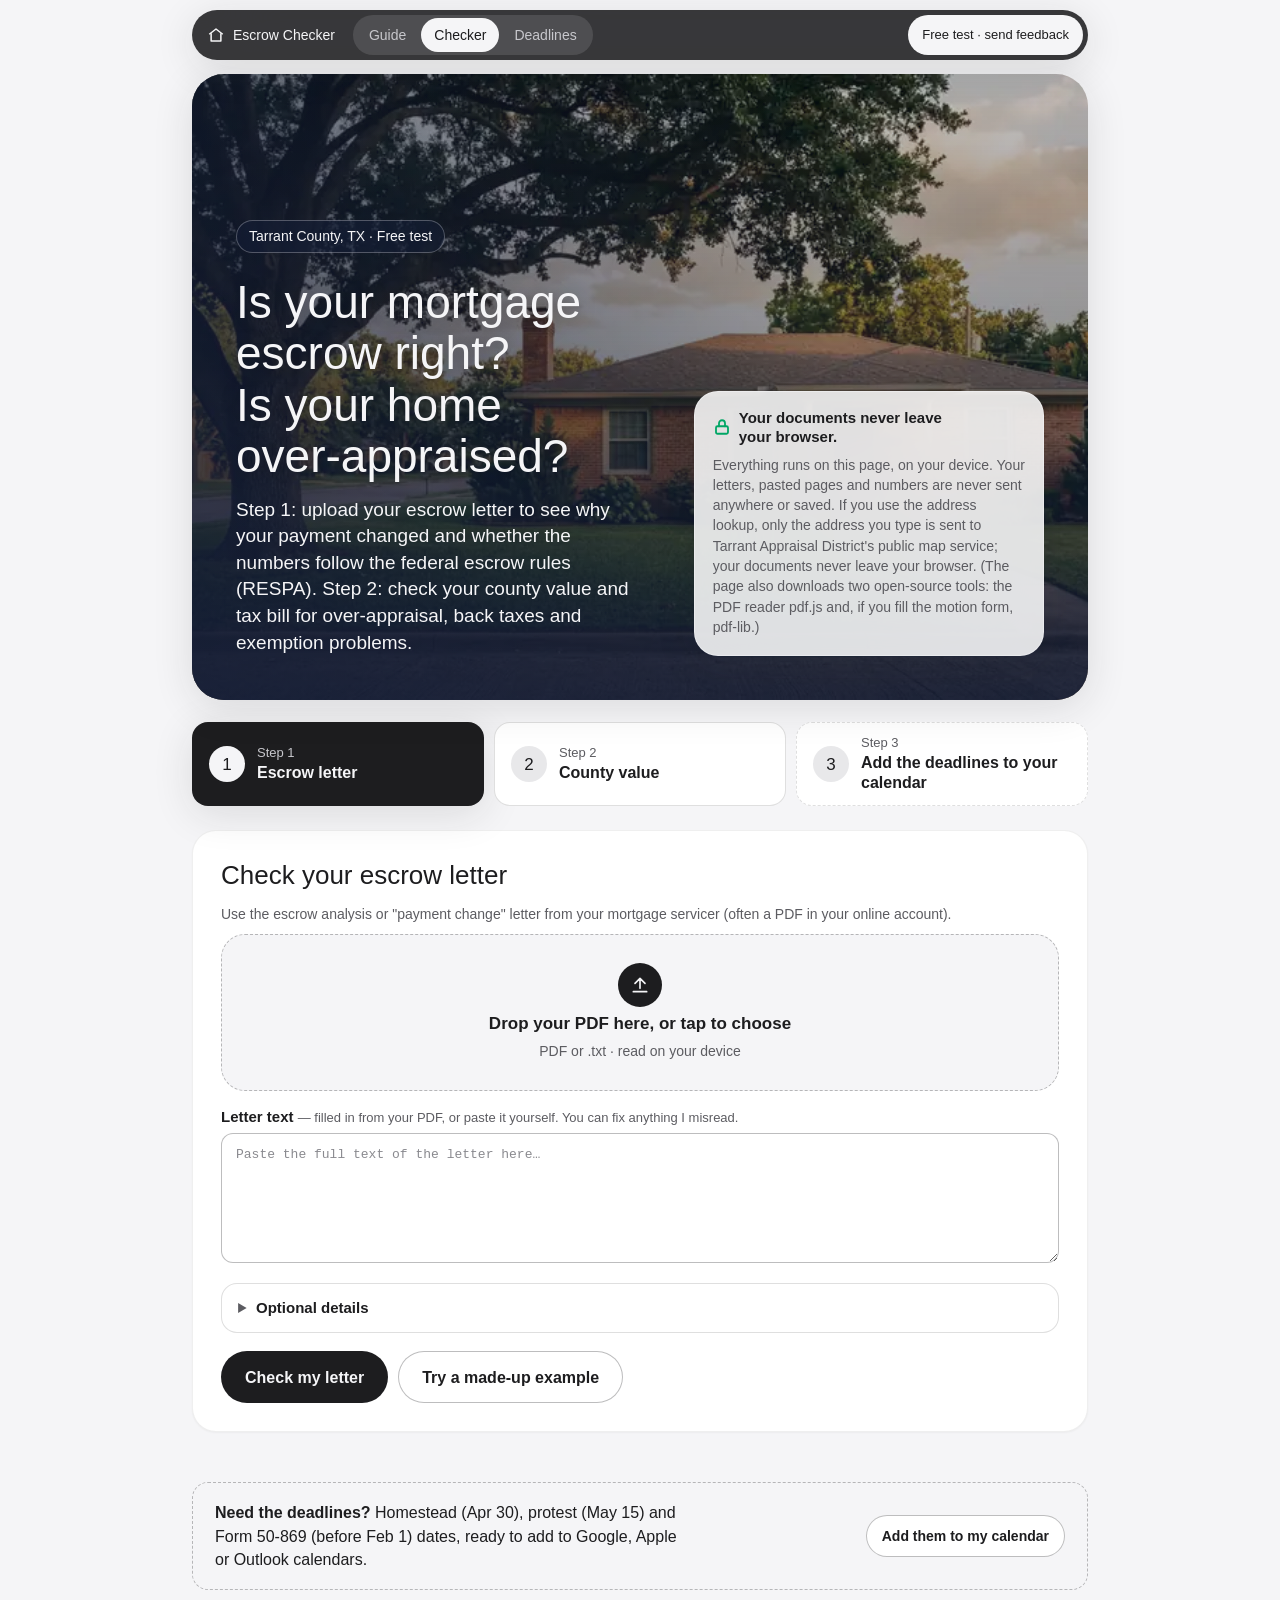
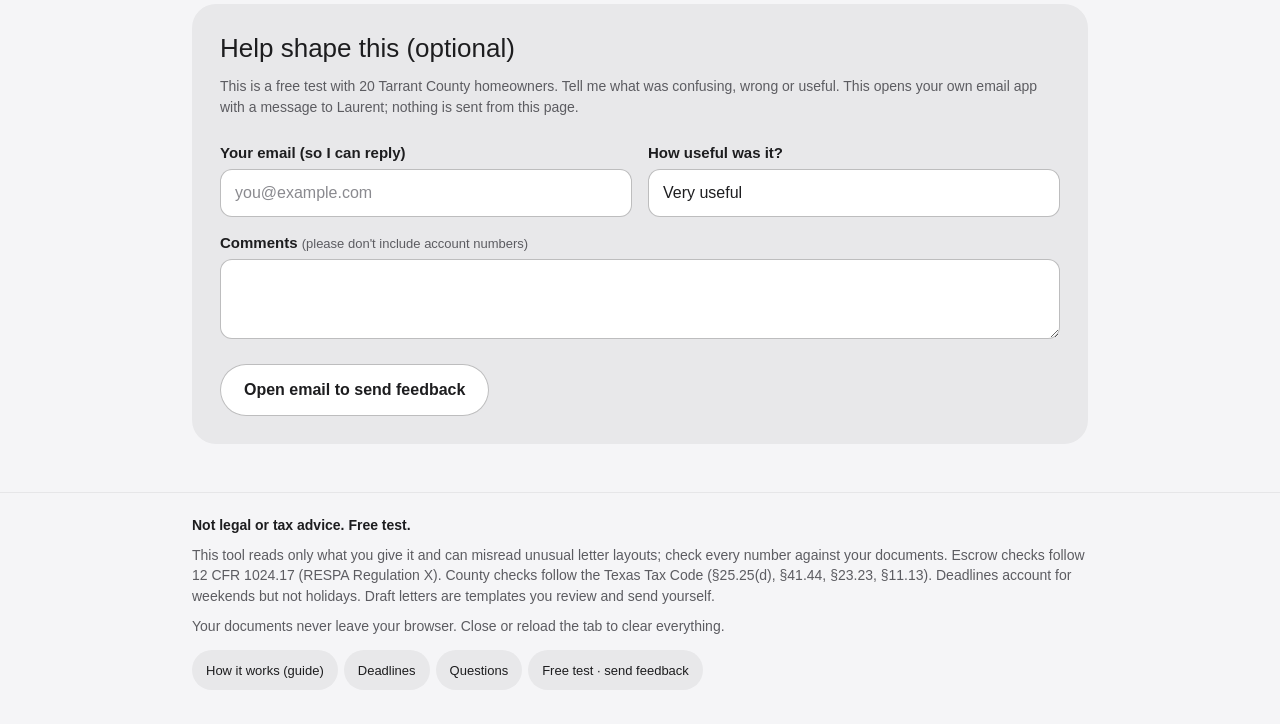
==== check/index.html @ 619f7d71 "Guide at site root, checker moved to /check/ with the guide's design; shared site bar, feedback butt" ====
<!doctype html>
<html lang="en">
<head>
<meta charset="utf-8">
<meta name="viewport" content="width=device-width, initial-scale=1">
<meta name="referrer" content="no-referrer">
<meta http-equiv="Content-Security-Policy" content="default-src 'none'; script-src 'unsafe-inline' https://cdn.jsdelivr.net; worker-src blob: https://cdn.jsdelivr.net; style-src 'unsafe-inline'; img-src data:; font-src 'none'; connect-src https://cdn.jsdelivr.net https://tad.newedgeservices.com; form-action 'none'; base-uri 'none'">
<meta name="color-scheme" content="light dark">
<title>Escrow &amp; Property Tax Checker · Tarrant County, TX (free test)</title>
<meta name="description" content="Check your mortgage escrow letter and your Tarrant County appraisal in your browser. Your documents never leave your browser.">
<style>
/* Design matches the Escrow Checker Guide (the site's home page): same tokens, type scale, capsule buttons, grey cards and photo hero.
   Fonts are system fonts on purpose: the CSP allows no font host (font-src 'none'). */
:root{
  color-scheme:light dark;
  --text-primary:light-dark(#1d1d1f,#f5f5f7);
  --text-secondary:light-dark(#5c5c61,#a1a1a6);
  --text-primary-on:light-dark(#f5f5f7,#1d1d1f);
  --text-secondary-on:light-dark(#c7c7cc,#5c5c60);
  --fill-primary:light-dark(#1d1d1f,#f5f5f7);
  --fill-primary-on:light-dark(#f5f5f7,#1d1d1f);
  --fill-tertiary:light-dark(#e8e8ea,#2a2a2d);
  --surface:light-dark(#ffffff,#232326);
  --stroke-primary:light-dark(#1d1d1f24,#f5f5f72e);
  --stroke-strong:light-dark(#1d1d1f4a,#f5f5f75c);
  --stroke-secondary:light-dark(#1d1d1f12,#f5f5f712);
  --hover-wash:light-dark(#1d1d1f0d,#f5f5f70d);
  --hover-wash-on:light-dark(#f9f9fa26,#1d1d1f14);
  --hero-surface:#161f39;--hero-text:#f5f5f7;--hero-text-muted:#f5f5f7cc;
  --hero-glass:rgb(22 31 57 / .42);--hero-glass-stroke:rgb(245 245 247 / .28);
  --mat-agent:light-dark(rgb(255 255 255 / .86),rgb(29 29 31 / .74));
  --mat-inverse:color-mix(in srgb,var(--fill-primary) 88%,transparent);
  --blur:blur(40px) saturate(1.6);
  --shadow:0 8px 40px #1d1d1f1f;
  /* status colors: text shades meet 4.5:1 on their tints in both themes */
  --red:light-dark(#b3261e,#ff8a84);--redbg:light-dark(#fdecea,#3a1f1f);
  --orange:light-dark(#a33a00,#ffab7a);--orangebg:light-dark(#fff1e8,#3a2619);
  --green:light-dark(#006b43,#5fd3a1);--greenbg:light-dark(#e6f6ee,#173126);
  --violet:light-dark(#4b3bb8,#b7adff);--violetbg:light-dark(#efedff,#28243f);
  --blue:light-dark(#1557a8,#8dbcff);--bluebg:light-dark(#eaf2fd,#1b2738);
  --gray:light-dark(#4f4f55,#b4b4ba);--graybg:light-dark(#eeeef0,#2c2c30);
  --dot-red:#da2f35;--dot-orange:#ff4d00;--dot-green:#00a665;--dot-violet:#6c5ce7;--dot-blue:#2f7de1;--dot-gray:#98989e;
  --sans:-apple-system,BlinkMacSystemFont,"Segoe UI Variable","Segoe UI",Roboto,"Helvetica Neue",Arial,sans-serif;
  --mono:ui-monospace,SFMono-Regular,Menlo,Consolas,monospace;
  --r-s:12px;--r-m:16px;--r-l:24px;--r-xl:32px;--r-pill:100px;
  --tap:48px;--ease:cubic-bezier(.23,1,.32,1);
  --page-max:960px;--gutter:clamp(14px,3vw,32px);
}
*{box-sizing:border-box}
html{-webkit-text-size-adjust:100%;scroll-behavior:smooth}
@media (prefers-reduced-motion:reduce){html{scroll-behavior:auto}}
body{margin:0;font:400 16px/1.45 var(--sans);color:var(--text-primary);background:var(--fill-primary-on);-webkit-font-smoothing:antialiased;overflow-x:hidden}
a{color:inherit;text-decoration-color:var(--stroke-strong);text-underline-offset:3px}
a:hover{text-decoration-color:currentColor}
b,strong{font-weight:600}
p{margin:0 0 10px;text-wrap:pretty}
h1,h2,h3{margin:0;text-wrap:balance;font-weight:500;letter-spacing:0}
h2{font-size:clamp(21px,2.4vw,26px);line-height:1.25;margin:0 0 12px}
h3{font-size:17px;line-height:1.3;margin:20px 0 8px}
:focus-visible{outline:2px solid var(--fill-primary);outline-offset:3px;border-radius:6px}
.wrap{max-width:var(--page-max);margin:0 auto;padding-inline:var(--gutter)}
.sr{position:absolute;left:-9999px}

/* ---------- site bar (shared with the guide) */
.sitebar{position:sticky;top:10px;z-index:30;max-width:var(--page-max);margin:10px auto 0;padding-inline:var(--gutter)}
.sitebar__in{display:flex;align-items:center;gap:6px;padding:5px;border-radius:var(--r-pill);background:var(--mat-inverse);-webkit-backdrop-filter:var(--blur);backdrop-filter:var(--blur);box-shadow:var(--shadow);color:var(--text-primary-on)}
.sitebar__brand{display:inline-flex;align-items:center;gap:8px;padding:0 12px 0 10px;min-height:40px;font:500 14px/1 var(--sans);text-decoration:none;white-space:nowrap}
.sitebar__brand svg{flex:none}
.sitebar__links{display:flex;gap:2px;margin-right:auto;padding:3px;border-radius:var(--r-pill);background:color-mix(in srgb,var(--text-primary-on) 12%,transparent)}
.sitebar__links a{display:inline-flex;align-items:center;min-height:34px;padding:0 13px;border-radius:var(--r-pill);font:500 14px/1 var(--sans);color:var(--text-secondary-on);text-decoration:none;white-space:nowrap}
.sitebar__links a:hover{color:var(--text-primary-on)}
.sitebar__links a[aria-current="page"]{background:var(--fill-primary-on);color:var(--text-primary)}
.sitebar__fb{display:inline-flex;align-items:center;gap:6px;min-height:40px;padding:0 14px;border-radius:var(--r-pill);background:var(--fill-primary-on);color:var(--text-primary);font:500 13px/1.1 var(--sans);text-decoration:none;white-space:nowrap}
.sitebar__fb:hover{box-shadow:inset 0 0 0 100px var(--hover-wash)}
.sitebar :focus-visible{outline-color:var(--fill-primary-on)}
@media (max-width:699px){
  .sitebar{position:static}
  .sitebar__in{flex-wrap:wrap;border-radius:22px;padding:6px;row-gap:6px}
  .sitebar__brand{order:1;padding:0 4px 0 8px;min-height:38px;font-size:14px}
  .sitebar__fb{order:2;margin-left:auto;min-height:38px;padding:0 11px;font-size:12px}
  .sitebar__links{order:3;flex:1 1 100%;margin:0}
  .sitebar__links a{flex:1;justify-content:center;min-height:40px;padding:0 6px}
}

/* ---------- hero */
.hero{position:relative;margin:14px auto 0;max-width:calc(var(--page-max) - 2 * var(--gutter));border-radius:var(--r-xl);overflow:hidden;color:var(--hero-text);background:var(--hero-surface) url("[data-uri]") 40% 62%/cover no-repeat;box-shadow:var(--shadow);isolation:isolate;display:grid;grid-template-columns:minmax(0,1.25fr) minmax(0,1fr);gap:20px;align-items:end;padding:clamp(22px,4vw,44px)}
.hero::after{content:"";position:absolute;inset:0;z-index:-1;background:linear-gradient(to top,rgb(22 31 57 / .86) 0%,rgb(22 31 57 / .5) 50%,rgb(22 31 57 / .25) 100%),linear-gradient(to right,rgb(22 31 57 / .55) 0%,transparent 70%)}
.hero__copy{display:grid;gap:14px;padding-top:clamp(40px,8vw,110px)}
.hero__eyebrow{justify-self:start;padding:6px 12px;border-radius:var(--r-pill);background:var(--hero-glass);border:1px solid var(--hero-glass-stroke);-webkit-backdrop-filter:var(--blur);backdrop-filter:var(--blur);font:500 14px/1.3 var(--sans)}
.hero h1{font:500 clamp(30px,4.6vw,46px)/1.12 var(--sans);text-shadow:0 1px 18px rgb(0 0 0 / .25)}
.lede{font:500 clamp(16px,1.7vw,19px)/1.4 var(--sans);color:var(--hero-text);max-width:38ch;margin:0}
.privacy{align-self:end;display:grid;gap:8px;padding:16px 18px 18px;border-radius:var(--r-l);background:var(--mat-agent);-webkit-backdrop-filter:var(--blur);backdrop-filter:var(--blur);border:1px solid light-dark(#f5f5f780,#1d1d1f80);box-shadow:var(--shadow);color:var(--text-primary);font-size:14px;line-height:1.45}
.privacy__head{display:flex;align-items:center;gap:8px;font:600 15px/1.3 var(--sans)}
.privacy__head svg{flex:none;color:var(--dot-green)}
.privacy p{margin:0;color:var(--text-secondary)}
.privacy p.privacy__head{color:var(--text-primary)}
@media (max-width:819px){
  .hero{grid-template-columns:1fr;padding:18px;margin-inline:var(--gutter);max-width:none;border-radius:var(--r-l);background-position:22% 50%}
  .hero__copy{padding:72px 6px 4px}
  .privacy{margin:4px -6px -6px}
}

/* ---------- step progress (the two tabs are steps 1 and 2) */
.stepper{display:grid;grid-template-columns:repeat(3,minmax(0,1fr));gap:10px;margin:22px 0 4px}
.stepper [role=tablist]{display:contents}
.tab,.step3{appearance:none;display:flex;align-items:center;gap:12px;min-height:68px;padding:12px 16px;border-radius:var(--r-m);border:1px solid var(--stroke-primary);background:var(--surface);color:var(--text-primary);font:inherit;text-align:left;cursor:pointer;text-decoration:none;transition:box-shadow .16s ease,transform .16s ease}
.tab:hover,.step3:hover{box-shadow:inset 0 0 0 100px var(--hover-wash)}
.tab:active,.step3:active{transform:scale(.98)}
.stepnum{flex:none;display:grid;place-items:center;width:36px;height:36px;border-radius:50%;background:var(--fill-tertiary);font:500 17px/1 var(--sans);font-variant-numeric:tabular-nums}
.steptxt{display:grid;gap:2px;min-width:0}
.steptxt small{font:400 13px/1.25 var(--sans);color:var(--text-secondary)}
.steptxt b{font:600 16px/1.25 var(--sans)}
.tab[aria-selected=true]{background:var(--fill-primary);color:var(--text-primary-on);border-color:transparent;box-shadow:var(--shadow)}
.tab[aria-selected=true] .stepnum{background:var(--fill-primary-on);color:var(--text-primary)}
.tab[aria-selected=true] .steptxt small{color:var(--text-secondary-on)}
.step3{border-style:dashed}
@media (max-width:699px){
  .stepper{grid-template-columns:1fr 1fr;gap:8px}
  .step3{grid-column:1/-1;min-height:52px}
  .tab{flex-direction:column;align-items:flex-start;gap:8px;min-height:0;padding:12px 14px}
  .stepnum{width:30px;height:30px;font-size:15px}
  .steptxt b{font-size:15px}
}

/* ---------- panels, cards, forms */
main.wrap{padding-bottom:10px}
.panel{display:none;padding:6px 0 28px}
.panel.on{display:block}
.card{background:var(--surface);border:1px solid var(--stroke-secondary);border-radius:var(--r-l);padding:clamp(18px,3vw,28px);margin:14px 0;box-shadow:0 1px 2px #1d1d1f0a}
.card > h2:first-child{margin-top:0}
.note{font-size:14px;color:var(--text-secondary);line-height:1.45}
label{display:block;font:600 15px/1.35 var(--sans);margin:16px 0 6px}
.hint{font-weight:400;color:var(--text-secondary);font-size:13px}
input[type=text],input[type=number],input[type=date],input[type=email],select,textarea{width:100%;min-height:var(--tap);font:400 16px/1.3 var(--sans);padding:11px 14px;border:1px solid var(--stroke-strong);border-radius:var(--r-s);background:var(--surface);color:var(--text-primary)}
select{appearance:none;padding-right:38px;background-image:linear-gradient(45deg,transparent 50%,currentColor 50%),linear-gradient(135deg,currentColor 50%,transparent 50%);background-position:calc(100% - 20px) 50%,calc(100% - 14px) 50%;background-size:6px 6px;background-repeat:no-repeat}
input[type=checkbox]{width:20px;height:20px;vertical-align:-4px;margin:0 8px 0 0;accent-color:var(--fill-primary)}
textarea{min-height:130px;font:13px/1.5 var(--mono);resize:vertical}
input:focus,select:focus,textarea:focus{outline:2px solid var(--fill-primary);outline-offset:1px;border-color:transparent}
::placeholder{color:light-dark(#8a8a8f,#7c7c82)}
.grid{display:grid;grid-template-columns:1fr 1fr;gap:0 16px}
.grid3{display:grid;grid-template-columns:1fr 1fr 1fr;gap:0 16px}
@media (max-width:640px){.grid,.grid3{grid-template-columns:1fr}}
.drop{display:grid;justify-items:center;gap:6px;border:1.5px dashed var(--stroke-strong);border-radius:var(--r-l);padding:28px 18px;text-align:center;background:var(--fill-primary-on);cursor:pointer;transition:background .16s ease,border-color .16s ease}
.drop::before{content:"";width:44px;height:44px;border-radius:50%;background:#1d1d1f url("data:image/svg+xml,%3Csvg xmlns='http://www.w3.org/2000/svg' viewBox='0 0 24 24' fill='none' stroke='%23f5f5f7' stroke-width='2' stroke-linecap='round' stroke-linejoin='round'%3E%3Cpath d='M12 16V4M6 10l6-6 6 6M4 20h16'/%3E%3C/svg%3E") center/20px no-repeat}
.drop:hover,.drop.over{border-color:var(--fill-primary);background:var(--fill-tertiary)}
.drop input{display:none}
.drop .big{font:600 17px/1.3 var(--sans)}
.row{display:flex;flex-wrap:wrap;gap:10px;align-items:center;margin-top:18px}
.btn{appearance:none;display:inline-flex;align-items:center;justify-content:center;gap:8px;min-height:52px;padding:0 24px;border:0;border-radius:var(--r-pill);font:600 16px/1.2 var(--sans);text-align:center;cursor:pointer;background:var(--fill-primary);color:var(--text-primary-on);text-decoration:none;transition:box-shadow .16s ease,transform .16s ease}
.btn:hover{box-shadow:inset 0 0 0 100px var(--hover-wash-on)}
.btn:active{transform:scale(.97)}
.btn.sec{background:var(--surface);color:var(--text-primary);box-shadow:inset 0 0 0 1px var(--stroke-strong)}
.btn.sec:hover{box-shadow:inset 0 0 0 1px var(--stroke-strong),inset 0 0 0 100px var(--hover-wash)}
.btn.small{min-height:42px;padding:0 16px;font-size:14px}
@media (max-width:599px){.row > .btn:not(.small){flex:1 1 100%}}
.status{font-size:14px;color:var(--text-secondary)}
.status.err{color:var(--red);font-weight:500}
details{border:1px solid var(--stroke-primary);border-radius:var(--r-m);padding:0 16px;margin:14px 0;background:var(--surface)}
details[open]{padding-bottom:14px}
details details{background:var(--fill-primary-on)}
summary{cursor:pointer;font:600 15px/1.35 var(--sans);padding:14px 0;list-style-position:outside;margin-left:18px}
summary::marker{color:var(--text-secondary)}
ol.steps{padding-left:22px;margin:6px 0}
ol.steps li{margin:6px 0}
.lookup{background:var(--fill-tertiary);border-radius:var(--r-m);padding:4px 16px 16px;margin:6px 0 12px}
.lookup label{margin-top:14px}
.lookup .row input{min-width:0!important}
@media (max-width:599px){.lookup .row input{flex:1 1 100%!important}}
.cand{display:flex;justify-content:space-between;gap:10px;align-items:center;flex-wrap:wrap;border:1px solid var(--stroke-primary);border-radius:var(--r-s);padding:10px 12px;margin:8px 0;background:var(--surface)}
.cand.sel{box-shadow:inset 0 0 0 2px var(--fill-primary);border-color:transparent}
.vals{display:grid;grid-template-columns:110px 1fr;gap:8px 10px;align-items:center}

/* ---------- results */
.results{margin-top:8px;scroll-margin-top:84px}
@media (max-width:699px){.results{scroll-margin-top:12px}}
.verdict{position:relative;border-radius:var(--r-l);padding:22px 24px 20px 64px;margin:16px 0;border:0}
.verdict::before{content:"";position:absolute;left:22px;top:22px;width:28px;height:28px;border-radius:50%;background:center/16px no-repeat}
.verdict.good{background:var(--greenbg)}
.verdict.good::before{background-color:var(--dot-green);background-image:url("data:image/svg+xml,%3Csvg xmlns='http://www.w3.org/2000/svg' viewBox='0 0 24 24' fill='none' stroke='%23fff' stroke-width='3' stroke-linecap='round' stroke-linejoin='round'%3E%3Cpath d='M5 12.5l4.5 4.5L19 7.5'/%3E%3C/svg%3E")}
.verdict.warn{background:var(--orangebg)}
.verdict.warn::before{background-color:var(--dot-orange);background-image:url("data:image/svg+xml,%3Csvg xmlns='http://www.w3.org/2000/svg' viewBox='0 0 24 24' fill='none' stroke='%23fff' stroke-width='3' stroke-linecap='round'%3E%3Cpath d='M12 6v8M12 18.5v.5'/%3E%3C/svg%3E")}
.verdict.bad{background:var(--redbg)}
.verdict.bad::before{background-color:var(--dot-red);background-image:url("data:image/svg+xml,%3Csvg xmlns='http://www.w3.org/2000/svg' viewBox='0 0 24 24' fill='none' stroke='%23fff' stroke-width='3' stroke-linecap='round'%3E%3Cpath d='M12 6v8M12 18.5v.5'/%3E%3C/svg%3E")}
.verdict .t{font:600 clamp(19px,2.2vw,23px)/1.25 var(--sans);margin-bottom:4px}
.verdict .note{color:var(--text-primary);opacity:.78}
.pay{display:flex;flex-wrap:wrap;gap:6px 22px;margin-top:10px;font-size:15px}
.pay b{font-size:22px;font-weight:600}
@media (max-width:599px){.verdict{padding:18px 18px 18px 56px}.verdict::before{left:16px;top:18px}}
table{border-collapse:collapse;width:100%;font-size:14px;font-variant-numeric:tabular-nums}
th,td{text-align:left;padding:10px 10px;border-bottom:1px solid var(--stroke-secondary);vertical-align:top}
th:first-child,td:first-child{padding-left:0}
th:last-child,td:last-child{padding-right:0}
th{font:500 12px/1.3 var(--sans);color:var(--text-secondary);border-bottom-color:var(--stroke-primary);white-space:nowrap}
td.n,th.n{text-align:right;white-space:nowrap}
.tablewrap{overflow-x:auto;margin-inline:-4px;padding-inline:4px}
.flag{border-radius:var(--r-m);padding:14px 16px;margin:10px 0;background:var(--fill-primary-on);border:1px solid var(--stroke-secondary);border-left:5px solid var(--dot-gray)}
.flag .ft{font-weight:600;display:flex;gap:8px 10px;align-items:baseline;flex-wrap:wrap;line-height:1.35}
.badge{font:600 12px/1.2 var(--sans);border-radius:var(--r-pill);padding:4px 10px;white-space:nowrap}
.flag .fd{margin-top:6px;font-size:15px;line-height:1.5}
.flag .fc{margin-top:6px;font-size:12px;color:var(--text-secondary)}
.s-violation{border-left-color:var(--dot-red)}.s-violation .badge{background:var(--redbg);color:var(--red)}
.s-suspicious{border-left-color:var(--dot-orange)}.s-suspicious .badge{background:var(--orangebg);color:var(--orange)}
.s-action{border-left-color:var(--dot-violet)}.s-action .badge{background:var(--violetbg);color:var(--violet)}
.s-unknown{border-left-color:var(--dot-gray)}.s-unknown .badge{background:var(--graybg);color:var(--gray)}
.s-info{border-left-color:var(--dot-blue)}.s-info .badge{background:var(--bluebg);color:var(--blue)}
.s-ok{border-left-color:var(--dot-green)}.s-ok .badge{background:var(--greenbg);color:var(--green)}
.next{padding-left:22px}
.next li{margin:10px 0;line-height:1.5}
pre.noe{white-space:pre-wrap;background:var(--fill-primary-on);border:1px solid var(--stroke-primary);border-radius:var(--r-s);padding:14px;font:13px/1.5 var(--mono);max-height:420px;overflow:auto}
.warnbox{background:var(--orangebg);border-radius:var(--r-s);padding:12px 14px;margin:10px 0;font-size:14px;color:var(--text-primary)}
.motion{border:2px solid var(--fill-primary)}
.motion .steps li{margin:6px 0}

/* ---------- deadlines note, feedback, footer */
.deadline-note{display:flex;flex-wrap:wrap;align-items:center;justify-content:space-between;gap:12px 20px;margin:8px 0 14px;padding:18px 22px;border:1.5px dashed var(--stroke-strong);border-radius:var(--r-m)}
.deadline-note p{margin:0;max-width:52ch}
#feedback{background:var(--fill-tertiary);border:0;box-shadow:none}
#feedback input,#feedback select,#feedback textarea{background:var(--surface)}
footer{margin-top:24px;border-top:1px solid var(--stroke-secondary)}
footer .wrap{padding-top:22px;padding-bottom:34px;font-size:14px;color:var(--text-secondary)}
.disclaimer{font-weight:600;color:var(--text-primary)}
.footlinks{display:flex;flex-wrap:wrap;gap:6px;margin-top:14px}
.footlinks a{display:inline-flex;align-items:center;min-height:40px;padding:0 14px;border-radius:var(--r-pill);background:var(--fill-tertiary);color:var(--text-primary);font:500 13px/1 var(--sans);text-decoration:none}
.footlinks a:hover{box-shadow:inset 0 0 0 100px var(--hover-wash)}
</style>
</head>
<body>
<header class="sitebar" aria-label="Site">
  <div class="sitebar__in">
    <a class="sitebar__brand" href="../"><svg width="18" height="18" viewBox="0 0 24 24" fill="none" stroke="currentColor" stroke-width="2" stroke-linejoin="round" aria-hidden="true"><path d="M3 11 12 4l9 7"/><path d="M5.5 9.5V20h13V9.5"/></svg>Escrow Checker</a>
    <nav class="sitebar__links" aria-label="Pages">
      <a href="../">Guide</a>
      <a href="./" aria-current="page">Checker</a>
      <a href="../#calendar">Deadlines</a>
    </nav>
    <a class="sitebar__fb" href="mailto:laurent@kuumba.app?subject=Escrow%20Checker%20feedback">Free test · send feedback</a>
  </div>
</header>

<section class="hero" aria-labelledby="h1">
  <div class="hero__copy">
    <p class="hero__eyebrow">Tarrant County, TX · Free test</p>
    <h1 id="h1">Is your mortgage escrow right? Is your home over-appraised?</h1>
    <p class="lede">Step 1: upload your escrow letter to see why your payment changed and whether the numbers follow the federal escrow rules (RESPA). Step 2: check your county value and tax bill for over-appraisal, back taxes and exemption problems.</p>
  </div>
  <div class="privacy" role="note">
    <p class="privacy__head"><svg aria-hidden="true" width="18" height="18" viewBox="0 0 24 24" fill="none" stroke="currentColor" stroke-width="2.4" stroke-linecap="round" stroke-linejoin="round"><rect x="4" y="11" width="16" height="10" rx="2"/><path d="M8 11V7a4 4 0 0 1 8 0v4"/></svg>Your documents never leave your browser.</p>
    <p>Everything runs on this page, on your device. Your letters, pasted pages and numbers are never sent anywhere or saved. If you use the address lookup, only the address you type is sent to Tarrant Appraisal District's public map service; your documents never leave your browser. (The page also downloads two open-source tools: the PDF reader pdf.js and, if you fill the motion form, pdf-lib.)</p>
  </div>
</section>

<div class="wrap">
  <div class="stepper">
    <div role="tablist" aria-label="Steps">
      <button class="tab" role="tab" id="tab-escrow" aria-controls="p-escrow" aria-selected="true"><span class="stepnum" aria-hidden="true">1</span><span class="steptxt"><small>Step 1</small><b>Escrow letter</b></span></button>
      <button class="tab" role="tab" id="tab-county" aria-controls="p-county" aria-selected="false"><span class="stepnum" aria-hidden="true">2</span><span class="steptxt"><small>Step 2</small><b>County value</b></span></button>
    </div>
    <a class="step3" href="../#calendar"><span class="stepnum" aria-hidden="true">3</span><span class="steptxt"><small>Step 3</small><b>Add the deadlines to your calendar</b></span></a>
  </div>
</div>

<main class="wrap">
<!-- ====================================================================== ESCROW -->
<section class="panel on" id="p-escrow" role="tabpanel" aria-labelledby="tab-escrow">
  <div class="card">
    <h2 style="margin-top:0">Check your escrow letter</h2>
    <p class="note" style="margin-top:0">Use the escrow analysis or "payment change" letter from your mortgage servicer (often a PDF in your online account).</p>
    <div class="drop" id="drop" tabindex="0" role="button" aria-label="Choose a PDF or text file">
      <input type="file" id="file" accept=".pdf,application/pdf,.txt,text/plain">
      <div class="big">Drop your PDF here, or tap to choose</div>
      <div class="note">PDF or .txt · read on your device</div>
    </div>
    <p class="status" id="fileStatus" aria-live="polite"></p>
    <label for="letterText">Letter text <span class="hint">— filled in from your PDF, or paste it yourself. You can fix anything I misread.</span></label>
    <textarea id="letterText" placeholder="Paste the full text of the letter here…" spellcheck="false"></textarea>
    <details>
      <summary>Optional details</summary>
      <div class="grid">
        <div><label for="priorDate">Date of your previous escrow analysis <span class="hint">(checks the yearly timing)</span></label><input type="date" id="priorDate"></div>
        <div><label for="yourName">Your name for the draft letter <span class="hint">(stays on this page)</span></label><input type="text" id="yourName" autocomplete="off" placeholder="[Your full name]"></div>
      </div>
      <label style="font-weight:400"><input type="checkbox" id="delinquent"> I was more than 30 days late on a payment when the analysis was done</label>
    </details>
    <div class="row">
      <button class="btn" id="runEscrow">Check my letter</button>
      <button class="btn sec" id="sampleEscrow">Try a made-up example</button>
      <span class="status" id="escrowStatus" aria-live="polite"></span>
    </div>
  </div>
  <div class="results" id="escrowOut"></div>
</section>

<!-- ====================================================================== COUNTY -->
<section class="panel" id="p-county" role="tabpanel" aria-labelledby="tab-county">
  <div class="card">
    <h2 style="margin-top:0">Check your county value and tax bill</h2>
    <div class="lookup">
      <label for="addrIn">Look up your home <span class="hint">— street address or TAD account number, Tarrant County only</span></label>
      <div class="row" style="margin-top:4px"><input type="text" id="addrIn" autocomplete="street-address" placeholder="e.g. 4321 Example St, Fort Worth" style="flex:1;min-width:220px"><button class="btn" id="addrGo">Look up</button></div>
      <p class="note" style="margin:6px 0 0">Only the address you type is sent to Tarrant Appraisal District's public map service; your documents never leave your browser.</p>
      <p class="status" id="addrStatus" aria-live="polite"></p>
      <div id="addrOut"></div>
    </div>
    <div class="grid">
      <div><label for="cPrice">What you paid for the home <span class="hint">(TAD doesn't know this; Texas doesn't disclose sale prices)</span></label><input type="text" inputmode="decimal" id="cPrice" placeholder="e.g. 300,000"></div>
      <div><label for="cDate">Purchase (closing) date</label><input type="date" id="cDate"></div>
      <div><label for="cHs">Do you live there?</label>
        <select id="cHs"><option value="yes">Yes, it's my home (homestead)</option><option value="partial">I live in part of it (e.g. one side of a duplex)</option><option value="no">No (rental / second home)</option></select></div>
      <div><label for="cProj">Yearly property tax on your escrow letter <span class="hint">(filled in from part 1)</span></label><input type="text" inputmode="decimal" id="cProj" placeholder="e.g. 6,200.00"></div>
    </div>
    <details>
      <summary>More (optional)</summary>
      <div class="grid">
        <div><label for="cAppr">Lender appraisal value</label><input type="text" inputmode="decimal" id="cAppr" placeholder="from your closing papers"></div>
        <div><label for="cApprDate">Appraisal date</label><input type="date" id="cApprDate"></div>
        <div><label for="cShare">Share of the property you live in (%)</label><input type="text" inputmode="decimal" id="cShare" placeholder="e.g. 50 for one side of a duplex"></div>
        <div><label for="cProtested">Years you protested to an ARB decision or settled <span class="hint">(comma-separated)</span></label><input type="text" id="cProtested" placeholder="e.g. 2025"></div>
      </div>
    </details>
    <details id="pasteBox">
      <summary>Or paste your tad.org and tax-office pages (adds prior years, exemptions and payments)</summary>
    <p class="note">This page can't open tad.org or the tax office for you (those sites block other pages from reading them), so you copy the page text in yourself. It takes about two minutes.</p>
    <details open>
      <summary>How to get this</summary>
      <h3>A. Your appraisal page (Tarrant Appraisal District)</h3>
      <ol class="steps">
        <li>Open <a href="https://www.tad.org" target="_blank" rel="noopener noreferrer">www.tad.org</a> and search your address or account number.</li>
        <li>Open your property page and wait until the <b>Values</b> table shows.</li>
        <li>Select everything on the page (<b>Ctrl+A</b>, or <b>⌘+A</b> on a Mac; on a phone, long-press and tap "Select all") and copy it.</li>
        <li>Paste it in box A below.</li>
      </ol>
      <h3>B. Your tax account (Tarrant County Tax Office)</h3>
      <ol class="steps">
        <li>Open <a href="https://tax.tarrantcountytx.gov/Search" target="_blank" rel="noopener noreferrer">tax.tarrantcountytx.gov</a> (main site: <a href="https://www.tarrantcountytx.gov/en/tax/property-tax.html" target="_blank" rel="noopener noreferrer">tarrantcountytx.gov property tax</a>) and search your account number or address.</li>
        <li>Open <b>Account Details</b>, scroll so the payment history has loaded, select all and copy.</li>
        <li>Paste it in box B below.</li>
      </ol>
      <p class="note">No luck copying? Skip the boxes and type the numbers under "Type the numbers instead".</p>
    </details>


    <label for="tadText">A. TAD property page text</label>
    <textarea id="tadText" placeholder="Paste the whole tad.org property page here…" spellcheck="false"></textarea>
    <label for="taxText">B. Tax office account page text</label>
    <textarea id="taxText" placeholder="Paste the whole tax office Account Details page here…" spellcheck="false"></textarea>
    </details>

    <details id="manualBox">
      <summary>Type the numbers instead (or fix what I read)</summary>
      <p class="note">Anything you type here is used in place of what I read from the pasted pages.</p>
      <label>Appraised value by year <span class="hint">("Total Appraised" on tad.org)</span></label>
      <div class="vals" id="valRows"></div>
      <div class="grid">
        <div><label for="mDeed">Deed date on tad.org</label><input type="date" id="mDeed"></div>
        <div><label for="mNotice">Date your appraisal notice was sent</label><input type="date" id="mNotice"></div>
        <div><label for="mTadEx">Exemptions on tad.org</label><select id="mTadEx"><option value="">Don't know</option><option value="homestead">Homestead listed</option><option value="none">"There are no exemptions"</option></select></div>
        <div><label for="mTaxEx">Exemptions on the tax bill</label><select id="mTaxEx"><option value="">Don't know</option><option value="homestead">Homestead listed</option><option value="none">None</option></select></div>
        <div><label for="mLevyYear">Tax year of the latest bill</label><input type="number" id="mLevyYear" placeholder="e.g. 2026"></div>
        <div><label for="mLevy">Total tax levy that year</label><input type="text" inputmode="decimal" id="mLevy" placeholder="e.g. 7,250.00"></div>
        <div><label for="mHsAmt">Homestead exemption amount <span class="hint">(optional)</span></label><input type="text" inputmode="decimal" id="mHsAmt" placeholder="e.g. 140,000"></div>
      </div>
      <label for="mPays">Tax payments <span class="hint">— one per line: date, amount, tax year, who paid</span></label>
      <textarea id="mPays" style="min-height:80px" placeholder="1/20/2026, 6100.00, 2025, ABC MORTGAGE SERVICING&#10;6/10/2026, 640.00, 2025, JANE DOE" spellcheck="false"></textarea>
    </details>

    <div class="row">
      <button class="btn" id="runCounty">Check my county value</button>
      <button class="btn sec" id="sampleCounty">Try a made-up example</button>
      <span class="status" id="countyStatus" aria-live="polite"></span>
    </div>
  </div>
  <div class="results" id="countyOut"></div>
</section>

<div class="deadline-note">
  <p><b>Need the deadlines?</b> Homestead (Apr 30), protest (May 15) and Form 50-869 (before Feb 1) dates, ready to add to Google, Apple or Outlook calendars.</p>
  <a class="btn sec small" href="../#calendar">Add them to my calendar</a>
</div>

<!-- ====================================================================== FEEDBACK -->
<section class="card" id="feedback">
  <h2 style="margin-top:0">Help shape this (optional)</h2>
  <p class="note" style="margin-top:0">This is a free test with 20 Tarrant County homeowners. Tell me what was confusing, wrong or useful. This opens your own email app with a message to Laurent; nothing is sent from this page.</p>
  <div class="grid">
    <div><label for="fbEmail">Your email (so I can reply)</label><input type="email" id="fbEmail" autocomplete="email" placeholder="you@example.com"></div>
    <div><label for="fbMood">How useful was it?</label><select id="fbMood"><option>Very useful</option><option>Somewhat useful</option><option>Not useful</option><option>Something looked wrong</option></select></div>
  </div>
  <label for="fbText">Comments <span class="hint">(please don't include account numbers)</span></label>
  <textarea id="fbText" style="min-height:80px;font-family:inherit;font-size:15px"></textarea>
  <div class="row"><button class="btn sec" id="fbSend">Open email to send feedback</button></div>
</section>
</main>

<footer>
  <div class="wrap">
    <p class="disclaimer">Not legal or tax advice. Free test.</p>
    <p>This tool reads only what you give it and can misread unusual letter layouts; check every number against your documents. Escrow checks follow 12 CFR 1024.17 (RESPA Regulation X). County checks follow the Texas Tax Code (§25.25(d), §41.44, §23.23, §11.13). Deadlines account for weekends but not holidays. Draft letters are templates you review and send yourself.</p>
    <p>Your documents never leave your browser. Close or reload the tab to clear everything.</p>
    <nav class="footlinks" aria-label="More">
      <a href="../">How it works (guide)</a>
      <a href="../#calendar">Deadlines</a>
      <a href="../#faq">Questions</a>
      <a href="mailto:laurent@kuumba.app?subject=Escrow%20Checker%20feedback">Free test · send feedback</a>
    </nav>
  </div>
</footer>

<script id="form50869" type="application/octet-stream">JVBERi0xLjcNJeLjz9MNCjI4NyAwIG9iag08PC9GaWx0ZXIvRmxhdGVEZWNvZGUvRmlyc3QgNzgvTGVuZ3RoIDUyMC9OIDExL1R5cGUvT2JqU3RtPj5zdHJlYW0NCmjenFNtb9owEP4r93H7sJztvE8VEtk6gdYyRJj6oaosFwxEgzhyTFf+/c4J3cSmMlRFebm75+Vs53gEDHgKUcRBZJDEKYgc0pxBmECWJBBmkLMEKJ9H9KIoSyHOgTMPJy5LCM+Bc87g6gqHjB43Va1HulpvHNUDht/wRh3M3g0GOBSn9eyvcnhaTk/LU8XP6WPZqIUu9MpYDTwMWE/xmtf1clwvde2A0mcdxDk0F//YDVdOW4iOZvE5dvYKOTmS07eQX5yzt5BTTx4M/MFZVy222r+xdMYesNQLh3JiZKOsWlvVbGTrDlstcYpSFmZ5kE4/uy4acfnF2J2c7HeP2srJ9R2OeJ+/VVUt55Uj4p+0kJ+rp2pJ0EId4YLyvuNOb07CstBb8/N3rvEWhprui57js6I3lr4j58xO8tbJqVoTp1+X/6EZzLAoKSrpmh8ajYWx5I534DevD+4Z4dgDjnCCM1r7fRSyII5SCKMgzv0M5IEQCYgoCFPxQLtk9ws3VdbvN8dy/+i8MvX7o/cY1rVxXRPj9lY1sFLbVlMD32djf7/bONe0HxEXZtc4a7ZbbQPaUdUGa/OETj3rFhtrGm3d4QOF7zutTzRj+BVSnNJkdiubrmkMwu6z9Idbv+AE4XKP4+dxXk9kHij+LyjyC4BeMWQXKob8AmBIwKizjl8D/hJgACe4ZT0NCmVuZHN0cmVhbQ1lbmRvYmoNMjg4IDAgb2JqDTw8L0ZpbHRlci9GbGF0ZURlY29kZS9GaXJzdCAzNC9MZW5ndGggNDkxL04gNS9UeXBlL09ialN0bT4+c3RyZWFtDQpo3nxTXW/bMAz8K3zcHlZZ3xJQGCi2ARvSZUXSPQVBYKRaWsC1DccGln8/RuRQtcv2kOhE8sg7WZIaKpAWZKVBOpAmggygnYGoMGgcXF+Lj21zPH5rBkxj9UoszowzuGvG1E33Y0pn8uvIMv2aFukESolV36ZM97nm/jQksZ7GeZ8LV30/1TWOWYCSMlfcNt3hXeo+/Fi/F3cgdQ6uxad+Pz9j+1y9nJ+Pm+qsFpMgQcYMUHXMKgENxSwTDKIsD9BozCIAvUaiekTEDaCqKqOISFLjCqEiKBFqggohjUF1yhILj0dZ1mPBc9BhkPqjf898HOU4H8Fnmdu63nRz24KmyZqmUkgXmExpcqTJjqaxOr7UGVnggm9sgX2BictebMG2BdsS2/J5Ep9Ns002lssdmXBFB2cKTN2cK0L8fcJLiOLxTSD/eZLp1cWkuRgthnm+Avz9SXignoF6BpIeqFcgwYF6KF6Ip0i5ohIlFa+aV8PrnzyTJdP4JitZGFXlh+MI040ry7i3/avcl91ebUL1z428dG6cy662+ABv8Pe5e/jaPeCTBH1VidunLn1JT4fHCR8I7r/jQz718yTWQ7NPNz+nNIK7qupaLDb/[base64]/fn1XQ6ZpF2DBLycZ6c5LwRDBSCI5UQAkwkEArMaAgDTg1ECi4VJIsbElJAUo16I5LSQCZxSKE4hYpNcSgGlUgoAS3ioKC1htIwTCOlMDJBymDitN8ng9iH5fyunPsyQPQoGRelH/lisQzgLK4fyNjt1ttAphs384PX4CukPZpl5B6M5BGqAzySfAFGxX46JSOWZbX7LGzd6sl/hMvPr4uX8iqe4U0yupZ79oYMeJRlm2V+oGikdLdJ0m3SDC2boRltCV1z0+CqcDz3UwTadpu1I25vi/di7it77So7GT7/TcE6arHXZYv+v66/wZk+4Zh065x2F5azc1/ET2TkZ2fkJz6fm1Y9dzUg9OF/Jmu7cZVbVG6ztG9ht/[base64]/BcLnW4ki8YP5nq0Tz9/f2Ynt4hvcgIuUZtVBNL/9NmoF1P6rwADAHNkSWINCmVuZHN0cmVhbQ1lbmRvYmoNMjkxIDAgb2JqDTw8L0ZpbHRlci9GbGF0ZURlY29kZS9GaXJzdCA1L0xlbmd0aCA1MS9OIDEvVHlwZS9PYmpTdG0+PnN0cmVhbQ0KaN4yM1cwULCx0XfWD0g01/dWMDHUD1AwMjQEigbpB6QrGBoYg5nB+gF2dgABBgDaTwmsDQplbmRzdHJlYW0NZW5kb2JqDTI5MiAwIG9iag08PC9GaWx0ZXIvRmxhdGVEZWNvZGUvRmlyc3QgMTcyL0xlbmd0aCA0NTIvTiAyNC9UeXBlL09ialN0bT4+c3RyZWFtDQpo3qSUX2/TMBTFv8p5hAewr+O/0hSpRSBg01ot4zkKzMsKJamCEfTbc5O1U8daJQwplmPfe37Hdq5DARJKwhGUAekAZaGUQ/8EDeuRGYIN0NrASWjPnYKxCi6DlQTHWc7D9fPcLLzkmINnGM/7wLGAwHIvEbyGJ5AkzlPcG57OuPe9AERszw5EhpWW++AQeKxUwNmZOOe2+PwVyvOyr8SyZmU2vF5vN1Es5h+v8lxcVE39IjavPhUvxRKKaMgoxMWq+ZbnjJhx40F8H1f1XYJ/LcWCVdv2ZxLX8XearVd1I942Nww7510fUA4sC7E8RnMjNPVPtMO1DXobTukv2xSPIcLfCEePhcWmah6EvM4PzU1sEjLWnTollnyJs9sUOxAHBqwe2dkbsaxMn2dGToCLzwwzvYLkw1enjJ586xOkd233fWc6YwCMHPek457mGZ6MyHpX/TijLPt6KOdx3f4q+6Pde1t33Dv8h7ef6q0OvSfzrZzC5+MfkmmsNO7T1InC3MezaRg9gjHTMHYE46Zh/HNuG6kn120eb9suog8UqerSTqjl7v65/X+uvGzLTdVVdVdt7sofabuOZZ7/EWAAfa55OQ0KZW5kc3RyZWFtDWVuZG9iag0yOTMgMCBvYmoNPDwvRmlsdGVyL0ZsYXRlRGVjb2RlL0ZpcnN0IDI5MS9MZW5ndGggNTY0L04gMzQvVHlwZS9PYmpTdG0+PnN0cmVhbQ0KaN6cVU1rG0EM/Ss6tqeV5kszEAzJoYe6EOPmFoppqSlNaFNCDs2/r7SSwR43eJnDWnqaN09ajWYdiAAhpAixsdgESfyQK6TaxDbIRXBBKFHWCwHLjsANOAuuCNySWIIaJV4D1JIhYIKqehmhscRzBMKkC+pUURRApBKpiNMEiQ6FKOsKIrI4shRFmkSKUlZOBcqhiSNPEbGAKA6LDgqPs+TCAFSD5CJ1hBhIRaM6SbWETFqK/lARR6oLpBJNtlPVnUrWpzBcXU3rexVD2EIkM3E2WvMM2WE22GajeS1cHCfH7Di7LR6vjg9yBx2Py7sa9jiSW6tNe6q2OMToYZMvng2tCj0Ts6ZavKhsyYobS8WeOTu0DOwKxVbZExQri02QbUu1YLUt9UD1kvx9PYmaL9MGrD/T52nz9fllunv3frWaD0OmrEQn/ZB5ik7b7W6evr/uXvZ/j9nFktS6gH0toz2XPa0F3X57AB0FxXevf/bT7c3H7WollYX52mxPBT88Pf86UYqnSjY0I0p2CkdKPKxkLV3CXt+3AC2dde3Tz9/7Y1KBVi+QZAkvMvIpQ9YfjyvH3J1L7uv/fzvOe5CpUxrr5lo+cW8RNyeV1y5fHKpc8uXL+YRVFlUVu37icD9jN+fIw0rdyWAbVQrdjTlvx2Kl7ntAcVip6zgNdzx0Hafhjoeu4zTcccJuymlwyjm+Nb/Xx/[base64]/Fq9W7evm4VLlasKH14TfkPB7Vbz+WlWLg6NvmmVbLRnKG4F6s2ruDlq/L9ftabOob+pq8Xz2ghRZTdprQ8rqqfLPlHp2VJxWi7o8iHFWrvBBdoY/d1ZX8+pkedPAqZPlrFrXn5e4nDXz+1uYncye//1P9pDdZndZni2yGseLTGcps5nLTH9Ms4DnJFf8POJ3Kr9VVuKKMo/xEn8elvyOwrP50b4/+NAM4CSDFh8hHB5HwBMjH/r9qPjl/va6Wn24OSs/Vydtdbs+WfLlxKR+qJGh9UQXH1b153pZft13pgSVJrsGtRdyNe+dqrMlzgthMBfiJb4Z4MZUXFrA6SnYaFxVuLrGuMtucFXivsLzKCEwuLbs7lExcPz1ZHbRvG/mZVs3y1nZlqflHYKsLslG7ZEa4h+LY2qUl5NRuY2T/Tvdp5OP4bofuyq0gEUGC4/B5LR3Mw7FQ0BiXskkficOUBRCTigamxMZ3FrKfZpoMnkI6QncvjkgmV0KPGwMU9zaTI3OjVcWtA2M/[base64]/sUER0YdckJgp0GJFdnJNfbcHp0RHIZw/gEG7/[base64]/vwVxN3xVJEGUpaYdlt//FRHjmEgxMSBn1lwdH8t+42JVLtc3zepWNhunZbuqH97X61b2G09j128KuEQHBOxWhhcmSHP/9FO9aL9snsuO8lj+FR+rdXO/mldrjLxpvjar87tyXvHNOcdSdsgw++mhfXfeli2PvDuXWUV2oO/ONa5Tb/UW+2EYXOg/+F0nFriBiTPDDYKEBU5nf7Zq5udVe1mczd4WF9VDe8WP7qpVWwuh0zcsQNVb//bh+s9qzh94e8vPdfecnWiY2kQV5+3qft52m+Q17i/K63Xxqbj4gs3lJHUUVvXtwe31xV93lQTs+Fjicc977eLnerG+1PK/CB93bNbHx/8KMABRAlwUDQplbmRzdHJlYW0NZW5kb2JqDTI5NiAwIG9iag08PC9GaWx0ZXIvRmxhdGVEZWNvZGUvRmlyc3QgMTgyL0xlbmd0aCAxMTYzL04gMjEvVHlwZS9PYmpTdG0+PnN0cmVhbQ0KaN6smG1P3DgQx7/KvLqDF934+UGqkLZHeXOix8GeqlPpi7BrIBIkK2+WK/30N3bcAkkcOF2EFgdn7M3vP5OZMZRZIEA5BWYYjhyEMThK0CzMa7Da4ogfJilQgR/J0VJwoDosYRoYIbiGSGCMCbzAGYE7UWKBKYu3KG5vqcYLDpyGfagEzm2Y0cAVx1XUAjdS4YYUBNG4iuHDMMPDN4MQaMyMAqHx29+/L5Zn+OsTPhnB5z8/Oio+XODEBf58Bop/Hi8PiqWvyrvTFVhYXaPVzWFxAqI4WRWrb8XJNRhumSaiOP0dqBJhm+IMH5rHqz+BFOdu3X5hZmHwEcWCgNR2wRg+A9ML8rW4aP1+3Z6V3tUtClJc7K/ax60rPlebG9cWq4M/avfuutn79haaB+ffldutL6tdeQfO+8YfFqu/[base64]/T+V93q/jRoDxu9y3t42vvuPN5Y2bksDMIwGZcrX8oUFwdUYDM6LBLb6mcHmAFiWsm42Dst5Avb+/cv7ysKdFx/7rDrZxVWc1tXhcD0Fm0UPayRRHjYohIcNLT60dymGHcvwkXO99NLovq7uqvoFys/Fut8sJkjFHbZJIQZhd651rp4Rh8wije8IkYDmmktRBpR+VgGoSderr0mVq+AW+V9vo6deEWFft42JsVYZ8nmwoTfYVibmfGix0T7RY52Pdy0bBx+BPWE77vm80TsjMPHVdTga9kORZXZdY4wZ1nQ952/JbCNp9XbUvKF9Oj3ORefK7VjkuwxfYLynLQ5wyTG4aezmiBq8zG3L91uzr9vEZ0TpOQI25PA80T7bWWUdxEwpzApIixOUYD8/xwPJnI3XuHir3D3xoSt+v1HWqV+H6tXXjQtB50rTOdqJSBR0EXWDPzngIXIXJmvWFELkXdIL4laaEzpNoNc/6mMgYtR2cwPqM8TBKN9JsPvnpuMKaUa37pKMGGdJ5EqvOt5k6gjIW+ktOIycXC6t6nOoN4ZzBnbLLUM+UlLJNJ+c8kkZsiV1nDnuk7dz6Zus8Am3cbu2rbVs1dY84Y5KBnSlhZdtLjX0lKIKQeGq2XWBjr6n7oTzSXm5Lv3Z3qSXsQ/buZermPFlIZZtFTm0gkiYkYkHDOUlaNfSkHT8n9aDi0ekSE1SNx97Q9B2XjxMdH5snEals3yNYjM1EhxlXjtNRMsT725V9n6WpDMxMR1qdg6Emvm7Y44SKwVQkU3yYVCkd0qzKbzBC9Gw6QzXTATbb4DAhYxIxgYrLcJSTmEiHUOwtpQLYfywWX7rONP6/qxt1Gm03UppGnsZkR5MdTXYs2bFkx5IdS3Ys2fFkx5MdT3Y82fFkJ5KdiHZf/xVgADGRgFsNCmVuZHN0cmVhbQ1lbmRvYmoNMjk3IDAgb2JqDTw8L0ZpbHRlci9GbGF0ZURlY29kZS9GaXJzdCA0NS9MZW5ndGggNzc3L04gNi9UeXBlL09ialN0bT4+c3RyZWFtDQpo3tRWWWvcMBD+K3ovxTpGF4RAmrO0CWkOAil98GbdxLDxBu+mkH/fmbGsdZxNshRKKeLTMZ4ZfdKMBmvjhRTaBOFBKLBCGRytEQ4ijjiX0gmHn3QUW1vFp3JRHcybZXFUzX5Vy/qmLPabm/m0bm7RS0RfZ8VJeV/x9+L8cbJ8eqiKC+wU9wUZb28PPV2XDz/30H5SLhed7XW5N9nM9vTLwber/Q/HT21dTk/b+cfz6r7ebTKn4qpudppFndcHdbtY7t6VrTCa/[base64]/MUODk63L/8PEqByXw23TwVwL5MBRilglZvpIJdnwpGKnwUElNNir/fwBNnkBwUT73VcZWEYISPHFwKDj97Y5QwSJ5GtHGBeutxptZf8s5h2Zb384bv+ay6fZyV7Z++NT9+a/GNCw7rL1jb16+ju3SD76DL5lXfYzj7H5sJ47ewg29gdnyxSUjkOCKjeGhrV/FoH6uLPjDPAuAxAP8S2geGsRZLomOEEIVzHksFZrcxHVBm8U2zLq57u97mPWT9ACugXElleTOCpyqI4DXWSI8GtGZDqsAoZ4JIgHVRznZJL9ulecR63vsmeU+CAC6yLzpMJkrZPCCc58QBQd9pDEObBPYj5coO5z7Z9DBU6V030gUY2+1HI/tPfvCXQT5zzAI6RV6QCR2Jxt6ckOOVXHfK2Wda0MWwRnLbR/VF1JzMHDxWPOMTLyKfZNZqrJkox/+dvDv58o6r5FBmnE0BhAw6RQ7SCEw6R3aAYSR1in6fEWMQWT/[base64]/OpiNBga7csMijCAly1IdUZmHCgl0zala2Y0f0u95UUsBCOixdq3o42IEOlutcn9OnRLpGRl/OppMox9fIDYs80qJdm5sKOlujXdfrHbpaO9wQqhBFKmk3k/JAgQvtRtRp9E7LSSxGRl/OppPt8xt88vZJ1Cczn1R8fPdx1sc7H3d89Pso9NHgw9KHh88lHyyfaZ/+drvd7/fH4/F8Pq/rer1e7/f78/l8v9/f7+d/[base64]/ltzxIw29qy8YbE7OO9ujEeglPzrFijKVP8po5oosVMgEv7Geown5eb6c2HknWFpqLWsCsIWaVYr3ncnr6zSMLEUm+1gP0bH4Am4mt21mH8Rq8l/tHw5r9rPerZ2OdYm+T2SOtZzLxmvByM8lHTrIthxCZNG+LUjL3rpoSXr9adRL9RiNYrA0WL0oDS2hRo1EJObIvt8lyXhYdJDhFsojSY+3Ie0t5GbtKUYkqE9kklCfOUfmNF2qgY5nc+97lcrn2j4YVods5EOsaiBWpYySvj0CsSF56joH+FSoIaES5rE2BA8dz/2hYEbr9J/+KwNp7/gr0r1DRstJiZ1QgSe56HizVwqVl3aNhS+uS8AUSwxZCX0BWiB1U6/F0N/kaePyeN17MSv1QgRae6mj2gKWIzqcmoA/uaQTZmskxRNtrzX8zi5CV3kwvRHzP9NAxjqpgsOw1fgglU2uwpn9UWEEGEKvkWoJ9crM0Ae9wfQA5mKAK8wsdtQnQiENkgqFvW1Qrt9ZjuXV7ET1HNb3ZXtCVteNDvSKzjPVuAIvRDinCWjHgw9ZoCa0hNG7e9qZZBLc/Lrev22f/aGBJWBIzS7kLpzKt83Lpurwm/zfc03iEqLW70Psh3wMAWHw/Pg0KZW5kc3RyZWFtDWVuZG9iag0xMSAwIG9iag08PC9MZW5ndGggMTI4MjYvU3VidHlwZS9YTUwvVHlwZS9NZXRhZGF0YT4+c3RyZWFtDQo8P3hwYWNrZXQgYmVnaW49Iu+7vyIgaWQ9Ilc1TTBNcENlaGlIenJlU3pOVGN6a2M5ZCI/[base64]/JnpCVsMNjDVuAsAaQNWxhkR0EUQhJCAESQkjYBUFEBRRFRISqlTLWbXRGT0WdLq5jrQ7WferSA/Uw6ug4tBbXjp0XOEedTmem0+8f7/[base64]/H2Q9nuj4nS4LzAgDIdNU7XPoOG5QNBtOlJNW6Rr1aVW7A3OUemCg0VIwlKeurlAaDMEMmr5TpFZikWqOTaRsBmL/znDim2mJ4kYNFocHBQn8f0TuF+q+bv1Cm3s7Tk8y5nkH8C29tP+dXPQqAeBavzfq3ttItAIyvBMDy5luby/sAMPG+Hb74zn34pnkpNxh0Yb6+9fX1Pmql3MdU0Df6nw6/QO+8z8d03JvyYHHKMpmxyoCZ6iavrqo26rFanUyuxIQ/HeJfHfjzeXhnKcuUeqUWj8jDp0ytVeHt1irUBnW1FlNr/1MTf2XYTzQ/17i4Y68Br9gHsC7yAPK3CwDl0gBStA3fgd70LZWSBzLwNd/h3vzczwn691PhPtOjVq2ai5Nk5WByo75ufs/[base64]/qMdJk0TXpOppEdyP7kBHIhWUvuIA+S95A/JV8m3yO/orAorpQwSjpFQWmk9FHGKMcoFynTlFdUNlVAjaDmUCuo7dQh6n7qGept6hMajeZEC6Vl0tS05bQh2u9on9OmaC/oHLonXUIvohvp6+gf0o/Tv6I/YTAYboxoRiHDwFjH2M04xfia8dyMa+ZjJjVTmLWZjZgdNrts9phJYboyY5hLmU3MQeYh5kXmIxaF5caSsGSsVtYI6yjrBmuWzWWL2OlsDbuXvYd9jn2fQ+K4ceI5Ck4n5wPOKc5dLsJ15kq4cu4K7hj3DHeaR+QJeFJeBa+H91veBG/GnGMeaJ5n3mA+Yv6J+SQf4bvxpfwqfh//IP86/[base64]/pL/cf8b8awAhICGgLOBLwbaBXoDJwW+Cfg7hBaUGrgk4G/SM4JFgfvD/4QYhLSEnIeyE3xDxxhrhX/[base64]/pybuW65xpzT+Yx84ryduc9y4/L78+fXOS7aNmi8wXWBeqCI4WkwrzCnYWzi+MXb1o8XRRU1FV0fYlgScOSc0utl1Yt/aSYWSwrPlRCKMkv2VPygyxdNiqbLZWWvlc6I5fIN8sfKqIVA4oHyghlv/JeWURZf9l9VYRqo+pBeVT5YPkjtUQ9rP62Iqlie8WzyvTKDyt/rMqvOqAha0o0R7UcbaX2dLV9dUP1JZ2Xrks3WRNWs6lmRp+i31kL1S6pPWLg4T9TF4zuxpXGqbrIupG65/V59Yca2A3ahguNno1rGu81JTT9phltljefbHFsaW+ZWhazbEcr1FraerLNua2zbXp54vJd7dT2yvY/dfh19Hd8vyJ/xbFOu87lnXdXJq7c22XWpe+6sSp81fbV6Gr16ok1AWu2rHndrej+osevZ7Dnh1557xdrRWuH1v64rmzdRF9w37b1xPXa9dc3RG3Y1c/ub+q/uzFt4+EBbKB74PtNxZvODQYObt9M3WzcPDmU+k8ApAFb/[base64]/er/1wHDA7MFnwePCX8Lbw1jD1MRRxM7FS8XIxkbGw8dBx7/IPci8yTrJuco4yrfLNsu2zDXMtc01zbXONs62zzfPuNA50LrRPNG+0j/SwdNE08bUSdTL1U7V0dZV1tjXXNfg2GTY6Nls2fHadtr724DcBdyK3RDdlt4c3qLfKd+v4DbgveFE4cziU+Lb42Pj6+Rz5PzlhOYN5pbnH+ep6DLovOlG6dDqW+rl63Dr++yG7RHtnO4o7rTvQO/M8Fjw5fFy8f/yjPMZ86f0NPTC9VD13vZt9vv3ivgZ+Kj5OPnH+lf65/t3/Af8mP0p/br+S/7c/23//wIMAPeE8/[base64]/3Xv3qwzFzMwzHcUdFgPe68NULAnPVqph4hTp1YYgyWbUyxRTjeAbnHc35GVY0ckK63xp/8yFBbwM/2nXMkMbaY2Y4/nhsZWqakLolUSP/k7u7q5PJLp60S5zkri4uLpN2sXx5fGqsUh6Sm6FRJmfI/VLiUtVpqeoYjTLeWb48KUk+CZEhVyszlOos0+V/G5KrMuRKlSZRqZbHCMEtKiFfrYyXa9Qx8crkGPU2eaop8j9uwv8pJVelyAUseViKyuSFaITLDHlMSvwiASV1skpcamaKRq1SZjgv8g4JzU1Tyj+XxysTMAwXPkxMYNZmmB2BOVDYLDHmTGB/NsM8MMwLw1aIsTU22F+EoWKBmAJLxSqx+/gc3BvfiH+Bd+BjZk5m+83GiY3EDuKjuca80fwt6UpWk6+p5ZSKKqJ+EElEs0UFosdiZ/Fu8YspHlPWT9kzpcxCZKG2aLKcbZlj2WTla1Vq1W710drWutC6T2IryZE8t5lrs92mxVZsu8K23vbfduF22uLiFv5NCy7Y2S1EsTlfaFR8KKRAh/Q08oS/kTBOITm6ToPJ+fC16AMVPXkGTyT4FN9Gm07I5ElQhwS1G72y8TqYQ7wwLqF3r0qbnaW4/[base64]/34meHIX+EgALjfBrZfoYsUCqHtpY+QpZgyQD9BESQCXErwQZJuX0+9LMGOXJFSxJmLvWKfgdLwfMf7/o5SUUW3/OkONse1E+l50Ht8NTIrqSkfUjuecQfzDvJUkpSbOCP3MPh8RDBL3MwoMpS0bU2EqzAbvhnsJa9Cn2JHFYr0rYp2aq1ZEX1le9uMCNngn057UwPJ2H7fwhY7RgukuT1wbddkNBnDx0j/s+l4xfq6Kw6fU4XA3Me/vDzq0D9iiNcqUj6r4HvLnbclQ0G30dTAhQaTRJbEUgeq26suMr018eELFumUnDKgIuUdPzZQIwrF1ii9J/PhEZUHtZwphKXumFpPw6DwwQ/z8jS6O9UDLpN6k5U6c4yINaHupZwLr7rl4VHHivPYLP8yJy69i9uMzD9x1cw9WHi91F1XE18xMFoJnuXtmgnVw3LSMiiJHndoO+CpX34mSHYN0Lw04zz6B3Z2oIMzmu399aNYeK1fjHzkFSGljxBZjAN7Ad+FcZjv/zJTP/IpNhktogqf9/1E9AnxQdOnig5yqBZH87QS6MGQFTEHd1/6EAZ21x5ta6Z6W8Oc5q/KdhvcisPDHgrb0e0CjRWQVORCB38MECOUHCYHyPbhXne5hs77RuGA59A5JOAYekL2JVHg8Xzh4A/jtQvr+d0IunD+xdr9e2yQcUjJJrl7jMn5HTIXRVbKJK+WJW4YZ2bzOW+O0hZ3W3aK7q9t5TrvNjWW8U+TG2N95StjIz2ZqUPS/hGuq8uIixYGRuRxQVUbGoo6RZ3nGvqYiX5A+DZBde68fNDsGuEGM2nj2mrS2oP9JR1n2m6Ju7sbpwATgaLV4AZkiIb95nIGlGGJe9vNVddOsuWUrs8koPj4lTb/podtTe9IEebWyKG+fxpevCSJ7LUctsL8wryWWVWTFoE4735+2Et97b1plDWpAwJ7AIJ3gakoA6YmJQHd06bWaVitmrSE7lEraARBhnNhUA9d/73wBZONRkQIGBCyL8l5JsUWdPcCGYnhxbmOeYJisxUiCf4bXS9gHkuc1JyiYkn0+s5yc2KLFD2QP8gfoovI/ipoKS7kJIcpVCs0Y2cT6G4j27Cfm6DkizvofWgOHj5m+ayy9N1VFnMN9GHojtQkKNk/74eOHoHsrrtDUOweThgVPqLoZQurLlU0MFM9B+/0sjVn61o7JC98b3hc5QVVsj3VV3u6JG1Zl/aWs3Wx4WVezCh67/ak8ANBdO6Qyd09cxIS8IK37CNn3N+1BrzTkr6y+g/YxctXJ6wOC2rRLeDkxzL7+ebDHjDC4JPfk5/mRKVF8UgzvUVeEPg2zGYfu3C7p213Ik+8tvsTeWrGeSDOGSHclAGTEVi8Lp341B5LSd5t6+Xv9qLC10PjBJCy/suNBVdZ4AaP63v4Dr0DaNgIwPLLYPr2thr4cuqEcYEhX61J4obWkvvP1Gja2Dgs8efoiVaDkU4uSAXdXqJLoeVbCg2gPYeJBkEYIKfzk+j0U5IghIDGv7oBhMGdAS0sJOShAiz19+DnMn/DA5DoIfceygXcqDYgIYoybO9BkjvhbJ+XGjk0VOCr4H3NNrsA9YoltqzPWlvJINkC16CH/j9NAbczQu7vzxtonwofX25D4PC0CfCI5AmNGfW4NIexgbdfKB5wTzoO374HCd5LdTuG4Dz2SbyF4TyRjf6o9sQ/IfmKg2L4sqittjVaGbaxLIZ6XKqjCRRA0rGIE0QXCKOQkAWRUHZQXADRiXdrA2NEbqRBjd2UDYZdpBNgQY1DAwKQoNiQFsKlEw0wWV0MreYR77Ma/z8W1/Vufedd+45t7RwFWnZGUsJqkdXoR579pVC6YylbK7Fd+/MWAqEkIRneWSad2tmsQH31ugxoVeLCbECjYRvkNrF2BkriZh70nvHWRMYWfYJ4YNF9JDIg6Zzr9J/VY8bq4l8m9IN5eavkHZZL4HlPlrxtJQtHMWySrE+i+afNTcUvjoDC02l3D/BAPv48Bh8P0Z6wRojKBWQx+CPKY+TnuCIqtzUuLlpqzG4oCk+bswWFRNkPpqnlpw3w/4UNnRw1G8UucDksvW/WRJCMFQMcZ1DmE6OP2UAd3ESog1oIRKjUBQMPGQMX8Ja+AgMQQH+K2E5kjDJ20VAdiET9Ce0ahcyRouR0BGWwUr4tAcoIBnhKUzk5UEon1PRsXf3WEok519OKaLGhks7WpiqmvzW2+IeqeZQNV0b5HzJlnLcf/pUEMM6i9JyStKqqGc391utc/YwPSlTp8cwwjMYsbUPLt7VIx6dmENsHSAeqGpCCszzJbkuGTLDJ4S8NPa27HnMg9B2zwJDtUB75Ub3U/HNqNYjFXR9oGu+hHLfnZQYwLAuovTsUjxQP6bcDJCIbXZ7WOAkFHolDnPtQ7yOCdg7YaAPrcq+qB4KPhmbgHn/8viHiYaxbAgq7xO31txibzZGywvpoiF+7gmvXGcKfWi1ycR8yOVZEPMopC7YSbxjv5fEY19B4WFa6I1V8RInlRNrAE5GLPcS7O/Num0De0KYhPO2fHhJGfcNmvcfcqLMiPsGizwNhzLouGv8m7NmdtClFCB2tp0vPIM+wvsXpzTYssCTU3YIhHsVfUekkNoDi/uWVE2APUvGcsZGSdWqpkYxuApeB/+IjN32RH97mL7kyi+sbMpqpJ6mZjt4ieMFyCr1011okZjUbO1weNrbVnG1lMZlY8+78uPAQkRqEs8olIm0nzzk0B4qKKS0Z/ptzlgKdhjFYLCU2zQIIbIlAyykTJCxsNyI1KQ/4KcRbpVt4X3Ui5csfA2fb/[base64]/O9zZ0F7M6HlI38R/QKiqVB2NYu6RQDJ7EVMiT4lXJtA7o72OHaCs/HWv3lwbH+9u9nHPZNTxqfIEsTAw8S5s6YWVt3l1j0GqM+A2QpQoNSM1+5L450BssSvQUmvc3xr0mW4NMP0dOTkVdGwvPz48JMGdst1+DZaqmNRe0Z1zNQ/HqEd/37oDE45kWD2SfrDU8sawfiyNOAnw+hGvTDBc0DdYkpeUlE1n9fMvRJ88F0oF+8UfPcocDIpzdhSfcHDon5UIhJkoYAA+7gc0qJgjIJElddxCLlJETit34n23ThbUtJVatdoC2aA/[base64]/vjLveNYsxnM0Q5nRgHPaNw95xUjdgNA4aIledm55Nt2bXN7RTfWW7tzOocxy6BHlzj1tyamuuUwNlbpYMqsVvC2DdV9ccgsIUsuO0TB4ljT1uqCK+l3nXOlPb/IN8TzAqgtQk3edvJdSB6uB97/h7V1ZPHzmq56+dwOBpmXRHTlN9B+bPcRuDmlm4IQAzi5addh6BfhG0kiCvJ9/nb3mPk6Lo4z7o52FBXMC/Fee4RBFatHo9skbrf/oCFr0F/ghO0HUWP6PFjNJB9Lz6442rD/zFxtpr6sWTutc/YSNA26Swa4BboFXMOYFqkpweQB4iFi6qCf+StvAe6t/TOrADU5tfVtjvC919RH8UXfIP/M2E2l99wF7MBoiy1FlpWTQ53ZOtwU7ANlutWeG30dLTq7ovhlFmpmRni4XZc3UGOQOt4v38TsPv+kLcVYzXrW5WN9A2BBbzDizm9pPeFbsoUxNr9FdkOr72zWBbTYt+oOHDBXJVTLKcdor0DfOiLAPHX/56/eF4V7Pv3ixGnTA3vcgTU/vF47njkNoBnC85RG5qLm7wTkZzazeVceGM6gLzWJD63Xepp6g9+wNdpAxmtV45pWfVT30As4qWJ2Ja+3itOviDzqCmWBRZ0Spvp97e7Zoa9mveXM24lp0suCquvVKhaaiMjb9EF97m5504mO1NmTk52bo1eOsOMz1/K4oIFPuHhboG+ufnRuA1eE/iEPyvnzfJGkxyz0WIv91hCBUJXDICi0/QEZer4uupqpL083lMch9fmRCnklF+UeW9DBSCYT9e65YLhGcVQ0F68S/pZ8GPJa9z9nj+JaiLiFbGYlIOxx/y30PZnex9wkC5BLUIkPn9/Q9/aGutvYyXdzLyrB1/5P9i69zYuW2fFF9A91M3sFEzfpgKF8wAmvPd+k8FsB3z3f5HBasJm/nvJazCG+oS65Mbk4FJuXFzw5baLebfl0jwffftfvT9wBtggT7np6LwhjkgrbJArdfZLn+vBhbhs/bO2D3tKEcv27TgaTGzw8//rpG4xvZdDWiqOZvv79ba4PqI5ihgE6pxb93+6sPu35slXNmcf3fURNSENUYBc2nTnvr99Qf8v7dL8DmCszrjlB+azLNA1mj+bvqt/7uL9Rmwyc44Z8WsJTNXAltbs3NnFswuOP2bUeIl22+d7z3ftb43sBqw+avUFNYU1OYBjaxZXre0epnvZwk+T5B5U38YM08FmWf2J4i1v7GntVWqtbO1rVGuOrUws7SsqLiguqR5sYvE/Alb5mzZdOzY5pcHgC0nju+PJYyB4bK+IaMprTkfaGzzisYNjWv0vm+Q4FPoPv/9/QXGud9/Ms8V+/7z/O9JvWxzF89dMm/p98jvGyUO/n7i9r2hk72iGAgLf0f93irBVz/9R8X073rTp0+fN53td8r0G9PZEUKLp3P8TgMKccotSIrn4ezm4T7NdZ/[base64]/2J+vuAyC0DskIBPHCt98+nMlssiTqR6Crv1NQ5tv9bt+1k8t/jn19iJM7tV0zxmt/G+vojvHcdtmycE1bT59n83d9qYYsT4sP9+sUL/vu1Gdl6fJf6eJ1Gu/uYdP0x/iY5T/GJo5td3YPf7aHR5cfbsPwES+xm9zCrdeuiadU6Fs1fK8u0eXzsqd9k6630/0prfl3x+/7EF0xny8pU/dNvA5VHceqO8esXKRj7cq3dKyz2DX/XdeCy46n+r0as7LAzYtF+kn8TH4Gr8gr8Ia8AW/JW/COvAO/kl8Te9b0qOmX5CW4IBdgT/bgQA5gJSvYyAamm4ebp5uHm6ebh5t/Ib8kFu4r2Fe4r2Bf4b6CfUXIAqaDwEHoIHAQOggchA4CB6GDwEHYB0EfhH0Q9EHeyOlBlIE9CehJoE+AT6BPgE+gT4BPYK6AXIF1AuoocylyKeso6ijrKOoo6yjqKHMpcilzKXIpcylyKXMpcilzKXIp+6nop/K5K567Mq8irzKvIq/SU+FpzGvIa3Q2OBudDc5GZ4Oz0dngbHQ2OBudDc5GZ4Oz0dngbHQ2OBv7ZujbCnsVi+VqHoTPNx4jkSbXfc1bfRvHNGrzeM8zhulqu/[base64]/7Y+5c+/zvve59z53BscCFBiO4/yWDevfSo6P2FxoNur0CWbT4kTDHmO6KVfvf8fm+e9wEoNL2gDpRbUGRaOan77/KYWAG3Ng6hfXXiRvhmIKHP/rRKwpX6bIyrbyS1asiFnkt8tm7W8W8THR0dGzdhm/Vm9KN/CJhRarYY+Fj8/LMJnzTWad1aCP5Nfm5vKzFBbebLAYzDY/+HNjvNHCG4zWbIOZ18mHWUY532zQ81azTm/YozPn8Cb/yf+Emf+nFG/M42UuPjnP6I8SrTJo4XV5+iiZxTRbJcNUkGc1Gw2WyKi4xKTCfAO/nNcbMjEMxygF9iaGrcOwOAzbgGGbcSwBxxIVWAqGpeFYqCwrthnTYQLWiFN4Kt6teEOxVTGspJWlymsB4QEZAU0B/yK23KkakKYGcNnOG1BWBUiu6YQZFwk16A8atBoOEzBJIh5d0IA/mPlYNUO+P+vDaiTHpDSo8XvIH1EoFGyjeCdUKDvhmmY5VIyqKCdE4QPwihLmODWnO06e4c6687p2MbrcnB3vd+X4OIqfXmPHa+CO8kGGBoTpbGIFiYR/ZxPUWefDJBuU33v6ILQDAiECgun90sq5FV2VPp8W4lU/ZjxF82MTbPbd7PFVxLGu0/WnmbsN2zM5pwotRVgCeo6jz6++uGH88tkTfW1sDUnvP/wuQZ8vgpUawS1UCmxW6e58HWPMbRq4N3LkjpujCoXv4M+TVfbQblDTw1LQDxrBll+Wzax658rfuXH3wO0xprdVKDvC0b3HnhD0cK0145N0BsUsRkr0CoqcWAzhF894vc0cNSiMw9xRUI/i3UDAVlAqpQTI0ni8nqMtWiBTIASFo/DXUTB6CS18EAELrl8UGz9nC0cJR46hLI2J3fTZdy5uNGDwUPutm8xw88Ykub0fUPoEBD2GP006/S2GQJqsyYhESEUaeurAFqKS7LPpP41nwiMi0XKk/XYekJfPtJ5q4Tzp5PxU3Zp3dzQ2mljzEqKg70rJJebG1w0+eR/9x27+qIUOFT1yw9Pv6WERhfo0DnfRhw52Z7HRomfi9dcfc/TUs/5r17/szMnwsjXO6pISLYU2Ndmmk+34VQhRXp0LIdPJKISk4D9NNmnelNzhVXlrr8nPMgikR+QLgXCWrPfUHxTZHm9H1+fMUNP2zRzql/GvVPXVDQe9bI/Y3tbHDDVvW8uhThk/p4KX111+IytPKDKztmK7fb85sJIctO84+Tbz5q4Mg5VzkfT5A7eIl0nPLs/ORC31xDkGD8dk0dWQCWolNEoVGjR3QZSsx9KnUUCDAoLvwCZYFPMMhXGuZZq77dFrlhhWx8dl3h3/S8fjexwFChRrgy2T8M3T2SGCQQch9NRVlKqR/SoPmd3cv/cS84/v78M6iHj9Gb8xzZSSw1WS9EjFbeIl0rPTk/o7LQSny0vxyguvZc95T/X0M7d742IiDevX6TLbzzs4l9ct1mmpCFms54H4uRDdK6sUDB+T9HCDp97jZYfkxEGmrtZd+QkHpKpaKK8uZbalGDcV+AfvPTBGzPMPvi1BS+mEhzD2EPcB8QAIZddxzb6TA44LDAQP/3GCc9/Sf7myO3Bri72hU9vR3Ozr6y4uOca2/I1oyNfVpTG/itv468TP0h5lcZesRwtztLstBdvS3zvSaGGpCGEKvn6E34dA5X1pQoOw+KU3UKkqXtSdyGctx3scPqa349BHR7nKJ4SrtLhyH5Ne2HqFAxsoHiEF/FJFfVEFQRE2qcgeWisl0/m18tcKK2eKCCBJWCUVEWgOuR65Cbq3dJdTX6YLdJFlPuFUie8tcIdRnU3+TPwj6W2l1584H5WjRaiKAJr86llda90Jsf2FGlI0ieaGvRcWhkEYiV6Fg7AASgkUSm6Pcpgde0tML7jIklbHieK21MkwqnuhTfqnHT8sJSkP+ymXzyQRB53V5Qe05a6KDwV2/x6rqeADyz6zw1beOT+s7dC5o2dOXx764tEQLJX/[base64]/PZrzgSkVv3qDv7RWevqpmBVFzc+4HB7QBYihLMNhR0EvrXtsBIVrK1rWh9T7Ma6r52/E5O4R0mSfyM3o0OLlWo2/tFVUR01NCcaanVGjNv/VkL2WXTn+3XhXpkTbHMQ3kk/jEPosppMiSxTSQN+INeyfesXNxzq7EFVvyM87PJDPjzDxeTAM5Fadsyc85P9+Kt+xMnLH34j37ID6UfPRUUmngo9/PyE2gu4JHh/[base64]/LQCkyRRYwwF/GBskfjKyiEiE6tAd9s6FT8xyXzlH0ad2FZsr+WLzk5v3O+8zsn5/xwLESE4Tgepf4i5fM1qbGJKRqjRm8o0K4yGuZksnk7tmmM43kmGIkHp4cEo+QEWoFeRklW/PWhBC69DXfD/FESdTgmwvFbv31mKCw26vK2mJl58fHxs8dtwoRdyCRqDRtZZnWxyczqTUxqwSaDsdBg1JhZ7Vwmcds2ZqLMxBhZE2ssmghOFPw7DqMzMazOvIU1MhrhU55O4DGyWsZs1GhZvcaYzxjGM/+Bm/+nJaMrYAQuZk2BbhytNgtBE6Mp0MYJLIaJLpsMOwrMRh1rmhuXvDqruJBlFjFadjOG4cLDFBg2FceUGEaIsAgcM2OYXFgjloapsV2YFxvCs0VyUanogfgrcZ/4WY0/+NyPC3amX1wTEuTGVr3ipOBBPQRSQb0EnkgRg84RMA5e1YW+kuZM+KBCApYGzxLjHhpHCkaxGZbcxr+DBvFJ2EHYbVxVJVnp3b23ioKyVglf62nYQ+5z+CrqKIWeL8LboUUM/rFPiQwpYl9nSnqkirL24ON2/PQIVIyIwTM2jUAxapSEYlFCrzBODMT0Cs0TIFYNSSiG1oeAqB7lzpljQblIhEQWyH36tB5yQUQravpyi4LD58Nh+FdlJ2T1Edvt7rrahuZ7T+neXyRDj45c7SNHlw/MSliydn4+tbvJ3sBTlw6fPnU58u6ZrHhG9VFqEq0sTPx4qy5bL7M57A6OtPAOt5NSdrpbj7ouRkK09IcuZ/Upuqll/9l9fkdthcfK2Sqsu3eVyEqL9bbsSAX3BiMrsDdYWwXWhbcMQH5ADG2QQbR5nCZaE6riSjQclcPZbK7SOi7ijLvbdayj03lMPrPO42q21W73TN/[base64]/ufYAz3/riYCMw41NTYfqWiO8XK3NSSGbrrTaXmUvjRBuDTeP4ydHgH8o6KWCQFHXkFS4cdjw7zDpRdpgrFZfXlxAOWwuay0n8+xp5lsiHx5fvGABm7Lsg00vQfbHERA9fETfGBw+0t/KC5uyetQWpMifES17b4YBTV1A/qOn8J4b625A3kB6QDkIzYKoohelR7tol+rChp58mXIkVZO8bhmJFKM5IzDpfv+fz9LOJp+glE/8R6923iOVg6Mq/zxKOVL5OoRIXN/34PSh81e66Ztbb2UtIT/N2ZBEKQc9wcdEf1emOlOXk72VTutI6bpG9hw7d41SaIvgTidcasd/vAPlgqYtwZfE8zYUHo8yVs6MS6FZw5em9GK73fN1PTfge94ZuCJ78bgb3gGchFmJgKEwJI1fiOQzri+/e6LD900L5fY6ax1uGVdudRojP9E+Ghr56ed+WtEB66EdvwAdYlgbNBCqleqlS/vSBwf7Lg8NrexV0YrS5iDV2NYIyY0tzd/zUtTaeL9+1Adv6kOpg8mOXPmkGvmUk5MDUwL18reC3DQYI/[base64]/rLsPoMnoBtYYYjz49jsx0oUdSPIb5vvCZMLvVVkZ7YG/u1HW6KHTRjmcxtlJhBZ7bVgqQGnpt2zd5dBYxslcL5PHoTLdyPIc+AcVJ+8W2N3U2OKe8Ten0GnTw+7rXu+B17O1Pzig8ZBAUYDCji56aexrMyDw1XaoFNW1Xw7k+VN8LhZBrHkam5Gjwsk2El1jemR5QlFA/qAoGBr1r55utraT341juQjiJKGDuIxcBn5EpkvyLGqyoMlEZBH4GPkY+BT5FPgc+Rz4EvkS+Br5SnwNepEIsTa5dRPapanCcxZydo7GsI5+fX94uTb4/[base64]/yUcpRlptTOCx52+NK+74BgQ7sVPaj3pwDg+NN/yfQ/[base64]/byBXt1/JXzEexiGjOk+QiWCC2k80WzWZ3raIfkoVBS7TFVq+QUhz/+bbnzgwp0pIsKUDRBDA15Mzcx5w5594vwcVPNzF7qIOLd/OYXS+D34KLK7wZ1yxmcSQz/DGKsXq8aKeqNI2E0CxRWSQTwzIexTFnXEepYlUR3AeXo+DiTbVmr19f/C1fPLBBsRj+/Sa8+HD18zVLJPvxx8vrKxZgDf67vUf8NsZgdB/wmEwzPHScRUrFCUu0jDI2mgefBu9CkbLBsprj6zA1WfjH6K/B2w/Y7eI932+QN/Z2IhLcmsJDpFFqA1LGOEMfQhWRpZCrKGGDdcg5PcuQYz29T+mxYPf0QrgX+F6x9yHeF7QMb/OQC9qmCg1NL2mI1wtMVmzwwLBthtAGS3YVCtHZuIJ5+3Bmi1BEnA3G4dDtu2YfQ04L/U4FPtgZw3CY0vNdyBO3XUaPDe2jaL8hDMptPFNmMziMIxzhaMzc8xFZGeJYM81G10jGRyyz079iO4RTVKGMnTmbjTdwT7PBKhxKets8K3pmlAX7uYSv8L0mF/1bDGfYO2YD9jZMaBLWaOcpd2kdto7TLJwHDe/[base64]/TtzXi9yWej4tuaDf79nz/dNhMoDe/oOr9+3QQNUhEuvXGUpEmffIA6uqGPbEsTKd4loJ42AQMWjv7Z+mafu2Y662WUZL31t8f/7Vg4dJiGdSI9kI0/[base64]/D0bAolFkMNa4Q8Faennc05XCok73lBWLV39XEBXELjVy09rApimE6lMCnqcVXeFRN/dj3tP+SdiL8Pu2BMrtRZyTqaKcFPYDPN+5ZfHceC6HCW4meAMNuuc8c0NChiIVtbMH4arLwmjW07MWOLzfwOZ3VC6r+PNhJU3YnImInVi6k/rvHxGcDkWd8sAfOuKhcPtUfbelrWbO4ks+XP3H+cFjnNbbTUpqonpQTjBrZs2Wqp32jTIH3q5yzRpWXP9DS39EVXwxFY4fcntohdw8JdC/KQN5doYp0CyXfujiu2EbpE89MDS4sCDQLtUdKngY+lLifUyRAS2HQ5L2pETIaKfOKubntxXWnQFPmuBcj3MLBfNJu5rHXWlvcl/L2jlD4xm/7D610RddfWT00eF8faAw/VlsuPVa7iRN59zic8jQzXgun0cAF7/KJnJxCIem7qBAaRJ7LkNiAlQOQG7eezgI6bOoUElTb93aPj+8odMtMSysqGKhKxR/GB4pDV3VazBtgwJFivLWz7wO4okmeG/FvItV042RS94uo4SaadSk9EIIXR9f/Kzy0H5Hd+a3t1mCW2ni27J2gL7z4LIUJAYlCzFzjAMoD9HHWV4fb2cjl5ul1Tf4nwXcStWgGombBiI/SJkiW/T1N4yqM0RcWmNY+kiXn/[base64]/s+mX3XZROK0AJPNc/2XLZDmreXK87pLSSVLTt2j3NK2oaJS3pGo2jR6BPa1Igt/c9m7o5RAdbKBA02i3Jd/9CvSt4tqzl8O5jsm6tfAtrjkSn2gbV5R58LYVMKYUMp8chwRQxEL2VVEdwcrWVUK8XP9VekEUQYPVAcx75POxm8ha9vFbHangq3C9ITK1sq/ernmaWl9Q/spUz2EyUpNfK7EiVeTJRUBocV65cTNc//RT+KfQ3FalPVm1Z4G5oiolSOKM+hSf15QHYnn8PPA/[base64]/vvS/VVmuLfDxlnnncS+KfncruoXcpFzT7DmTsUj36CzKMQ/LmtqIU7ZWlfbpjV76idLFZJx8UbL5gyIDHhVNfe7NRBLXavrXb4GyykyKydoIyq069PZSR0h5Bv1t+L+qVxZprQO83s9kTqzd383LdC6TPOW8qtKr52KrW5eXyG/sEvpEqATskIkohUgYlgNYK/Ru4XWUp++PiI4NzT8vNumWWX4GLYvJTla+m5ZjB25j1SOxLwJ3Coq4EnQkO8oE+xOhIx3Orj/NAREZCOtgsmAb3wW9YYwmK/BBYgDJOcwZ1hDfEfP9gi0ZYSWISCMyOGdWYUfvM3MDIb9011LehpxGpjrIskds1dGGhacjKLNCRlAlKRyTjHFe3ZqSIMg5WFimYl6N7aM0MURVgVsQTzvCb24HEGWAgyOlIZvCK5klQRRwpDDHQnNRWK0UDk2g/sBMznTTfwDkpLUpl+5tDRjHNjqx1Tp+4zuwotaNY2W8cDtgdE3QH5JDV+VhZVyWnQRLbL1oipgDtgwsjUYZx+GHs1mr7O8uMnWeHgLMijzQqBwxSt6/d0Y2sm5lsx3ggg/QAXO2Dd3bFD+WCofHMjpFO1LM8sQW/tL2bROFNXpmMRsqvjE1qK19tfUiThEaG25FBcH7kDgI48WOfDSzsDkQMjAd+CHdA+zabdpRyey6xtm4YbU8XG7jMy0xQYDyzS7I46Yxi54AbY6pdkCSUXqMtYhJh/IDMK9RCboRphqZJ+kMOxJjgcCy1PV3xX+Krbcdt5IjmNQPkH/pRNCyZTbLJbu+TY2cXG2wWG3ie4gkMjkRZzFKX6GLP5OOTnKrq5kWjGUuzRuIFdlhis7su55yqthYOcqWQPEA9wfbAcVrgdcKvc2dDciWzeD3vgTzDrwlvlQGlps+lSYEi4nlC10wqsfHPQKFjX8WwOQMZfqBOWvBp/DOnPteme2VdQd+kpjMSv44srLYMTopPZGMKKShyTpVDS1kGUwAJNDhGpS64luFZ2BIsLjYZsRVYOK5DXmQ9rojdsMuO7SIRqkLQyXJixWxZ47/NbEZbxmlLN0JTKoloDcpXnphg4sicj8iYnt6I/UI2Y5al5kqY2TOzhIUh1sL+XKtWGHJjvMH41FL9hGliRYQY0WLhTSELySLBFeYhYemE2CQu8zOHivSyIVJGky5HAvdois9a38VqWivHLa/[base64]/SnCkxoZzQlEVrhgGfm28OIizLVSaiutPTehd4hYk6Fbai/JtrKGao4/JmGFiI2c4GywmG+mML23SSKqJ9rpeZ/bjMO2cRZMKrlvolanYTRBekWhrC2CJU0s1+1bVEL6rWTbJiJ4mbQwSwE7kdNCE8m0KUJfFINcibX1FkVPzcE5659bkXtQDmxZIMCksFBsjF19JOuW/1r6RlqImfZMCKth/ifU+5CJpOV/Fhct/wWo4Q0PVzE9OcdzkpE1Tkhb6IxhWkjfz0j06HOqHMazlG+H3mCU6vZdS7tY5iqBrM7NRfQ2pG75/wKl5gKUFheg9FuB9P+GUbmD8X3v+/V2eXzl81erv179Ede09xtcNbHgzXR/KJvr6m6vRv/+z+8+hlU0h5KDOdWhQIy4bK6uuGcV6vqL0jLy4E+OaGMX7iqA3PXyaqQ+Xvwvuv5He4uUID5+/KleVadvrkC99/SJaH7fRjN0GYP95Njhp46XE7MzTuzlL0Ghh6cm2ddPpb2fKF5/Nwuyo68MNjwvva9+OZ1U4LQLUU7isr/64b1Wn3ZXPCYipoJfFSrnOyoAEOdy/ofR+/pTZNRoVUa5Gu0P2wjIHlUqAvnUaD1Xf4nGGR6iQo0+08JyFcHeq/VWvYkQ1uiwX6y39b8iN6EPZ/QrHj5Vsu5F9PfrP1MI51Q9uKktRLbA+NN3dZh7bBdWU2It+D6M650ERH5XwYe2YI+k08TqQdkSThnuPXSl453fRlCV0VriK6fRWHNC6tWc8wEs4GhKxr5er17L2V/j+Gn2oowxl5FqGPMwZdT1u6dQcwFnn6Zrfgld+0w1lC/wNZZ8nUNUexlR9UOifv3Qi3g63Oy3cdRkl3FUjo9dOP7D6BcG3LYWxDGiZ+rncvntWPoskmKAcGnSd/[base64]/U+yrhNl5GZuHZWwBUP7wQNf6s3yrf7WdXr5I/5qDsf0azzNKNu/WH04o3aSA3Xm2objZNUzmNnFKv2lxUgiMGBf5lVO5rKyLlVb4yB3KkySPZ33sXFGsMGvvoiGPksf7aRSbsw9osq7NnuiNnEv52tq51arfdqX/5KW1eqmssoU9FwI76qL/V+oQIQN1U79rBra1XuAoE2CJX+1ruyUbMaZKp726Ah7cs7IuRhVe/[base64]/kO+bw21TT/1vAptDE4K7rTySVvN65slSl+GAw2qG3X6IxqYdl4Qwq2VoG0e1moU8v4/GuedE5kFgIDE6Lb5TCyHxSQ56GNSraXOYEfIpBAl6GO4KbwjGAVkv1b2U5qDChKRKAIMvGOSBP6i5DxHvKAa5etA5Qs16vzuFfr9jU5W7SklaOnTIyNlP84/RGLsN7jg+CdKlOo6Lmk7OQIY5jYxAvqFmMkfHdjLUTJ/jzj5GsAgm5+SBjvhR2gcfmA8VH5V3HQxE/dWJ8ssS0BhuQtimi7qaP5TBnrAfdlWbZFR6ueZtfJ2khmGG6dH2WMl4g8ovJEFdeAkIWDo0KHmN75TIRXOogK5KcjMOJWz70EINmHBCSXrbzE9hqWyPJspxIFXbn5bVTjJdznjROcgoTiNDQDhX/exNF/i82vXAO/S9lTf+22+J5+BLLQ+7vdr4+lXldBEK3O+RvXuZ725BbdDjStX04OaLgI8caxf3gOOiU1ybalU2nUfVPzFyBqjgYHJaeJd3E6/XR/igyuXaN1c1LZvpoRlAnrWmegRyfk0fwrMeBE7U/zSDOu48KqCJmSTmZiSzzmysb6I+On5e7x+5GeWuNw1OUidz7mDCHWMoxPA3VTzqWp4Mrb9SFjwb82D4PQrCNYBX7OVW3FuqWfgFNaPr1Ohzxb9gcRMe2q82eGDdozU5pYH6/5hbyD1LI1LxWl1HWRpWFfTTHYZA+qFER5oUJFhvI0yOvZ2XjHnsn09yGRppd3hpZVFCZkOfB8d4e0e7bwFkWjeHoFO9gEjsRufdsk+5/xIH1IQ0aqfQc1k6na79YeGjFb0x7IR27G3Iw0s6gPO49WsHmcl7LkXjVOJIMzrlHjkxMaW35Jzg4Y5cSPi3HYWt+S97W3sPdiF/e847T0FYadhHIlal3nGEVr7RtPYz/6IHu4RdLcXZ+rz6ukQV7X0EqHfWKMKbw8A/OwkqTG9jgt6IUJXwH0537eu/p7SZrgw9V6Q+JcOgUdNBYnW/dJxinxy+4DwVcDgVC7DF6y5gf9f9qV79SpFzsDpuW3UgUpbgsmiKVCXAZdLdcF9d64+4+KrrOTOQ7mWgoDx8UY6/dipLEUJWGPnaU3EaWU7aMtISHzVtYQORciKATwizHFVDLBIyZDlhacI6Bv0io/LQuYsSyh7TjuNPaSFj5dOa5lhDyEA0WPsqGsc+L7kHFeGRVhGEdzSwvoq0JWvjc9q6tqHNReK9V+OE3+wDmu9xbEri7zyVB4ccV+Ax4CU96cN/[base64]/[base64]/S8EP0bwo68JJbyOh/[base64]/T1LpKx6JThCiVX1kj8bwUcGN8Kcm/T3C4s6332DuUgUpkbscnrIv0bEdqJxm2dMcNHV2Bzo9ahZFpXKsONHA4LwWhBZveoHS9mJxsOP7IhTLZ+CjJR8u1LjhO6InypxJWPlND8/YasnLZJHvv/Ra6jEHRyG9SJAGaYGJfzbfgnkNA9Ko4pxQGewy/wQYAHn3/6YNCmVuZHN0cmVhbQ1lbmRvYmoNc3RhcnR4cmVmDQo2MDc2OQ0KJSVFT0YNCjExIDAgb2JqDTw8L0xlbmd0aCAxMjgyNi9TdWJ0eXBlL1hNTC9UeXBlL01ldGFkYXRhPj5zdHJlYW0NCjw/eHBhY2tldCBiZWdpbj0i77u/[base64]/[base64]/Yj8Qxxfbd+c6BQ1NFH4QAR0S3P8lHKUZabUzgsedvjSvu+AYEO7FT2o96cA4PjTf8n0P8ha8LBUabBaY3IUt96QsreL3pBdJdhqJaldsvXNphmbBmlYUFikozt2uZKO/[base64]/byBXt1/JXzEexCGnOi49FsEDsJJstms1mrUU/JAuDlmiLrUQppBTHf77dc2eGFGlJlhSgaAKYGnJm7mPOPefOF+/ip+uI3TfexdtFxF4vvY/exRXeTBoWsSiUGf7EirFmUnVTVZqGQmiWqCyUScwyHkYRZ1yHqWJ14d15l2Pv4lW9Zi9fXvwjr+7ZqKiC36/9i/dXP79miWQ//nj5+op5WIP/du8xv4kwGN95PCLTDA8dZaFSUcISLcOMjRfep9FbX6RstKwX+Bqkceb/Mf679+Y9drt4x/cb5K29nYgEN6bwEGmYmoBUHFtD730VkiWfqzBho7XPOT1Ln2M9vU/pUbE7eiHsC3yv2Tsf7wtahre5zwVtU/sxTS9piNcVJis2umfYNkNooyW78oXobVzDvHlYs4UvQs5GEz+w+67ZB5/TQrdTgQ9mRuAHKT3f+jyx22X02NA+ivYLYFBu45kxk8EgCnGE4wmzzwdkJcCxZpqNXyMZH7DMTP+K7RBOUfsysuZMNl7BPc1GKz+Q9LZ91vTMKAvmcwlf4XtDLrq3GM6xd8RG7I2f0CSs0dZTbtMadI7TLJwHDe/c8DcfnmOvovE1PUuajmVTt6yoJvDYJYgWvPMDtd114Qcm6VgeZJQUcxgFco8U5dMtuN6MbV1cXQ/r4vrqF49L9sC8L54Fk8NSHOMvZkwWBDu28LSOQiVi/J571ygzqpFf9wNW9QCL/23xcSq+yB2SoENKzffUWcwU8mew+7MfJITN9awArrg5i+Wm8hWFSIE+suWdPXhzzjoW9pyvzZScELz2CXZmnjQZHPtxanLDRt/yhg1zsxOJi+DiepVX9O3VZL3J5+Pi25qN/vPfv9y0EygNb6mcX75sgwapCJveKEzSZEg+QB1V6APb0kSKdwmop0vAiPnjf3W+meeumd56GSbZYP3N8X87Fg4dZsyOpOKvbSrsdq23B7ZLttgYJEGmAwwcC6Fz/5Cd9DkMPoGfVnGYqUT3IWhw9xR1lmriMIqTDnZTTH7lY+pqVfuo/7xs8jkDreA3qhsfiq9l8cAuwQvYLydGpPru8b44wPvRPqFpcfQkfRIVH8e6df+9pYl1uUQVUSUs24Bq60BBVGzIjaiY3KxAMVDFUeAkagPKEnbGjKbQ6q92bU05CSja3cjfGAOmYutekIfg8BxXDOlBiUFovmFzMutOCDX/gh23yAU7qVB7Mo6splHcenBWdR2MW5+BTwGt6nvwCYFezcrizsHsySEUtRF1OgDDoCfkRJ2Wk6egi9BiJPqEzBzPR3xGPpTIBnZRrexQCb422C6bdV2a5uMcpMQDrkpCmUI2qeJ7BH0woI7oAo2+QCgGpZY4dlqOgzm6AU/PxakkFkO3GQt5Kk5PO5tzuFRIPvCCsGpq9aECLqHGq44eVgUxTE/Tp0UzqcvbYurObqDSh7wT0fdhF4zJlTorWUczJfgJbKb50PKL41gQPc5S/AwQZtt19piCGO0mZGsLxk+jldOkiWn856zaLG5xViek/vtoI0F/nIiMxZF6NvXHNT46A5g8G5olYN7WZXXfOLStZ2XDFlYyO/7M3cdZkdPcVktNqgZSSjBuYcuWnZa6jTYt0mduzhL3qeyJnuaGvqg0LIEVbn9ii8heLbi9LNznbRFNjVMg+V7t2LYYoUtcUwZg6VCgQaADSvo0crE05ZTuHIQENlsuigYRk6Ein9rS7QrXtgZtO26b9XwPA7tF87nNWm9teVfC31tK6SMz6T+83jZRt13/1OaxOtbIO6h2XH6sQRUn8u5TPuG49nItmE4PN7DHCz07gUDUU1MnMIg8kSW3ASkBIo9xUXwS0HFTp5Cg0vFw9/D4vnKHzLSEsrJAhSJyKD7QHLKmfylsADYMCdZrA9shsHuK5Jgh/+ZzbRZON8WguTpOkmmv0xMhSMFcVP8nfm45IL91W5vSYYbYBrbMnqAtvPsshPABiVHDnuEAwwDmc9hXhpuby+X08WZNl0GEbyPu1ApAzYQRG6FPlCz5fZrCUx6mKTo2rXko44gPa/C4lJzTfwoR7xpDEwqcsEebwrxmOLqM0vy1ZW13StVyzW4LqyALIu55WX3ZFN2hmO40r6a2dzdLFrtAOQKFbcs1QxfljK3mZddbPZSkRVupQCefpoe0Ilapue/aGusj0fhVNtDMVkbR4vkyw210NPZjo1HIirt7Tgt27QdxTzJJbO06oUOQNMVNHm9T1VYbokR8dlSUFpE2R3V5P3PJa/UZOlJAQLpKbberghVOBWlaFC6PcNeWtxG5xsf1EFx0tKplrycGvP9fVT1fTtqtXELoXMvqxHufzL6r2IQitMBTzbM9xXZI8/ZyxTl3C0lty47d45ySdmGiSM+4KBo0uoS2PWJH//O5rTFqwDqZoMGmKtfND8Ou5O2yXsC3g8m+vvrFoz0emGLvWZd33HMhbEohbCglHhlKJIbopawuvOujvYzqpPip/oo0hAjjDhRFkbunnQzewvW3ilhtT4fbB+mJnS21fs3TzNLS5gf2XCaHiZKUGvldiRLPJkqqGIcV6ecTtcj/TT+KfReK1aZuNp3wtjRFRKksUZ5Dk/rziOxOP/ufR/yz3147AFb7ocA7Gjk5h7g0661T9jSPtOs77XYzmRXTzbzo7jjtjchta+8zy46zLFzqRVkV7GFWwFrdTX3uCtURV0SKY/[base64]/Wb4vWhWBmv2Anq3mc8fWbO5XZTrQSBDznlV46qaT4xqXV4uv7FP4BupErBDIsIUIhWjBdBa4f4GbldZyv64+MDg3ONys+6Y5Vfgopj+VOerWTlh8DZiAxL74nGrsOgrQWeCg3ygDxFupJOF0ceFJ8JYQjrY3Jt5d95HrDEERX4ILEAbpzmDOsIbYr5/sqoVVpKYBAKzY0a1ZtQ+M9cw8rG/[base64]/JIo3PAILX7mh3tyLiZyW6MBzJID8DVPHhvV/xQNhgaz80Y6UQ/yxPT8Etzd5NovMmrOKORciujODWdrzY+pElCo5ibUYzg3MgeBHDixi4bWNgfiAgY99wQ7oD2TTbNKOXmXCJt3Ii1OV1sYDMvM0GB8cwsyaKkN4qsA3aMqWZBklB6Y20Qk4jYDci8Qi9kR5gW0zRJf8iBCBMsjqU2pyvSFA6ak0LyAHWB7YHjP4mvuh63dSPa1y5w/wMfrYtYESlRItOiQLppiha3FymyT80WgWLLWfXalmvLm6Q/vu2ZGVKWdjeb3SRo/[base64]/S2CjiyJKPKJieQciCIosZl6X1mTBzJBaGC0Omhf2lVkNhKK0NAuNTS/YN08RJEWJEi4Q3lSiSRAVXmIeA5SmxSUzmNbuK8LIgpYwmXfYE5tEUXwy2i7QepBK3vHXIW5RiRR6QCPhmuhhAPQAReYYR1AhkRVaVVsRiJA4Qo2IJl7jykrc4ERiR9eIMNd+VQbIoZhwU+gsCUFAQvYMopFqfUd2rbolAn/MnEahwFK+8YqGAu3DamygQlAVLJAXa4sA8jwLeV1JsT4xeU1+Ly5thM3QxQ82gBpq7SdR8GaMmOyMgFKVMj6XcMjg0kCBzxFzYKUELQoxaEENoYGvmowD9zJ/ChlEJbB4Cc0NErbHlSUSjsDqGDc+A1xA2EThsgeYQg0OAn/[base64]/l2GARGqR7eDbTLZK4SyOrSPorelqpb+b9AqX0ESqtHoPR7gfT/hlG5g/F972W339y88oWr1V/Pfo9r2usdrppQeL7oj/X6ovnYq9m///Ort1GL5lAysKQ8VPARl83tGfesSl18UFpGHvyV8Dbz8a4CyF1szmbq7aN/ycU/hlukOPH27U/ttrn75grUB0vv8ebXgzdTkzHYpzcNvu94ObF4wImj+BkkenqqKb58Ku19T/LGuzmQHX1lsuHDwvv01d1BBU5PLspJnPanf3yt1fvDGY+J8KniV5Uq+Y4KAGSlnP9m9rp9n1g129ZJqWb9cZ8A2bNGJSCfmnUr9ZdkXmCRVGp2TYr1NoHcq26vnidwa3bsr7p9+6/Ep/Thkp5i8b4RvR+Tv1/8mVx4SNajmdqhyFYYf8amTmOP7aI2BdaB71O/XohDZHcTbRgS9plw2kzdSpvhkOHeQ1c63vk8QVWZdeJfvUjmmgPSblccD2ABR1Mw+rbbPpOzv8Txu9mLNGacRsphxsOUVRcv7kPNIzh7P13Lx9B1zFRL8QJfM4nXQ4jqHkdUfZuoXz70UTydbvZtHLXF4zgqx2c+Hv9m9ooBt28FcYzopfq53nw/ln4VSTFA+NyMTb2Hov62Uzj4qgMMLmd1qDq1WhBpu2Wj6u1SbY+bd83+MrlF328j0g1uazdw++t59Wh+6Sz7SoLZ4obR34L1Mv/6CDwI/O4rwK9x4bxRbY/7AJGAa8F73a5bnCgsEEQvl0HxcACwBEFBgSB16MPrpj/h6lGoL1zqS6/HRn4e9iXN937q0B82MFvdsnYC8vuyJwqfiXc5oOp+Nf0wtfxhanaidk+DxXXjQTx9eqHfMkAvVsJZwYUN9WP5HZgafpc/PBzsd+BXDK3YTkzaoU9X3KTP2/7TE4bG6CaaOVzZrDnVwdd93TdPGKIVkPC3dqcYCvEbjGye7nynb2bnKJC07bzAmY6uUbjY4lpBcfnx+eREzC1ZDgDmObbP+evdvts1+/6T6j5siRsjbUdXQjPR3tSfJioeiMZ1cqyybA7t+y28mChqgzsuRvCR5htQUNXoOf1v1FX3oblu9k9Uf9WouAPmpSEQy645qG3Xq77+pZmGxFh4VU3tbFarZtGrD21/NTHDoLbl3k50981hR8p9N40VRhdC4li1JoWn51lM8kkXadHlWPe3WVa8/B2pTzCR8+1LSkSEyKze7fZ1e6jXatmiJLUL7tR9/ZHL2dgmTzZNzpkdt22vjtseVaS+Aa8ytd5MQ77odkj1aojrzXivqNLEl+1Brdo1xgOOI6lOAm8Ln5qymEZocIUhaU2WFlCZEyQtQfLNLPqYqiT3aWG8ml1cNadMj7M/Ps6j0xVIHaY7TfDGaWwtrJwgTUOPYHvSewOUN4fFvn0HX959Yk/Ou82u33frNUYKY8wBQVm1C5k0sGN9jbJcv1uf7Kp7/u6OXE2szE0O1vjp8bTpnYfGzT807w5t36Sy19yQr9hkrg2GqpKpzDEapxdXVBRBaBhqmuLlmMtP5E8OYp4NmUYYjtsl0X3IQP1RUSFRr0EFCr1ONeoLYLi4apsTXoL7+JRKwfHQwC+Ea9PdzleO+lZStTmZOAPHFt1+T3Sb1iV0/mqqiuIwVXGp8VN/R2BD16B7V7PfE3Ou6htZKXKd5lk+OQCQOK77A25qIM51vT42CvPnHJgC2DtUI0H8yAZLfUfrqZmDDWGLVUB+lnGFHiO/VjizXTbbxQlWV92mOfRNvUzZ4OyUc/SMP62mMcB4po3yWepyqf0c/AkqCHV6rBJTM1Iqy9RUbqSEunCF7twcJnXh5BpBVmrzjXaxOR56tQMSmnpxpWquugBXKF0oTZc/3MgEVWCDYjGysFZrQHIegEHG7pptve6nrYYm3SofWz1r/onhjOo2RgNYtSCITymCfOHCNfoE6SE3YKCqNx3KplrU68VxzZzAyfQyGIIHEe3LkFzOLFXxkur2PEeHzOy4us0CrUbVfTAGN0innEH/KdkUotwEXWXqnB5pvOHWPmA7MhOFxdjL2XKuLxMBjYxjP3f9Z24XqCRxzsJ4BUryoHXXiEVdak7AVRcLxaOWY+tcuIdWPKexbS+TuaHbY5fMNQ/Ueyxg5kYt45MGYzm+ml03/ATK67gYvtphYVPPyrpMsQFKNG2NR5/wKE8x7z9TF0mRR62KHn1M5p4e1MkcPVHNDuo8Qb0Z7bxJMHnR/iU97km/YCudKBkS1/R5NIy397T7XnWst1Kv8CI1uHJgNzrvHdtUhi9xQAtFOm6BIV5UF4suHBY/2tIby0Zoz9bGODyhAziO+6A7iUw5MimZ5+JHXtApnxATm1F4a44JFh/JBMPPDuS25n+2tg0WHGL8eo675a9L+oeNOB2V6QV76OQbTbrX/ERPdom7OvJzsHk7wuNnhv5quJOg93hnFeENkyFXyNugUjWdAWsIVYb/ONxtyH9PYbOnNIxMkfzUDIO1WkwCq8ep4xCH4GSUk/scjqdCAVs8Gzn8U7v9hXxmN3U2XINk2iOG6RPDqH2AYrL4oDzTzKNRwcSisgrDW2kC1RaJ46BsEi32U4EWtBPpUgG0IUyy1WtiiYAdVQfPU75W9klFQhOg8TExFB2mFfuXkyJj4X2HD2hxnRhPuk8T2Cx+lwE0hDfSIogekpx0MAWXEt5YD9i0HW1eCXf/[base64]/T/yWPtevNfkE+p2DbTBB58kxjmFii9Bi70ntD+C8TWuXbzuYqLTAzTwmHGrqgipL0A8Rx8QzbF5caHGr9J0dsqceNp/[base64]/iHTzSP3Q5bxhwTLDzke0d+Gv/t+/frlw3qbR+n7L/4fDILf//Ko/pjDo8LACjSPgY2Bj+E5wxdGVseU/KRUz5TUvJLMkkrn/AKg8ekZJQqGlpZGOiDSBEya6ygYGRgYgEkTBbAeheDK4pLU3GIFz7zk/KKC/KLEktQUPQXHnBwFsBHFCkWpxalFZSBBiKMVMosVUjNLMlKLFBKBkumZQP1FqSkKJUWJKam5iUXZCvkgGSRuGh6rFDLzFIBmKYTmZYJ4wSVAwWKFxLwUfaAp+WBbkvNL80qKMlOL9fTdgkMqC1IVLBRSUtMwgxAI/EEEEyOj3/QfHd17f7zZywgkVfYyd7P86PgZ8KeD7Xvf76Oiv+2+T2b9/oLtt8LvA6LfQZw/k9j/sMWB2d/tfgP5bD/2i4JYv0E8vh/7F5T9sLrSUC505fH3hsfCN66IPf6+nW1W76z+aXJ7Zu3YclT63govW/nfqx9/38r+3Up5s4d1cFxssVwnm/COttustmx9yT1JkVJ8oGjm/CHPo7b+x0qh+uk/KqZ/15s+ffri6Wy/[base64]/OsqtiUeYnMW7yGguOZLvcTVnMi8vVQwWjLleTYl1+WaE5qeZPS4hdTl7+/U/ynCyTxyRNFkmJ51Uik5iYxCa6e8aJx7jiFo0H/I75t0hytFTiMJ/j30GSvhEYm5/t24OFJgBXPGmwiMLj8HiMaF7oj7Ps16flfVFfP9zkX4rLpliuL1fUHOnYTVU8tR7J7Louv5Sr/Nu+MTlUqZJ7qPaKW/POqDJZ4b1gDeaseI41PcwYs0kLGD2GNhKtAq17zNvkAa0c/QLjgV2g0TZk7lnW6/jb5WRWfajmeVNWq0ne5Ff5I5wsbpUJ0iE0in4MnrEWjl9apCaM9nuyCyc9fbubu8skgwUC84dg/NrrDEPRFJBIr6gjfRN6KOV9qpA0JlVKo2tU6uJIKp16H4/g9sUBSdpFT9Nak4pbmbGWqXbCQG0NYTfSKvUyukEVo05ljA6AigEl27Wv4w8DdvLdNDA1YUYyWbstpks9uSYNLSakW0x1AnNXHqCGQcmZRvw0UHurrBBsvTpwp5QeYBvjx1anzgg16E6XBh09JY9jQAqNtgdaEqBSGyXH1qRyCHBfHpieMBUrGX8WZmBMglLxIOw/angv380DNBKo8eyQHlNBM0u5JFK8MKnwUtGn1hwjogIjLylAkJOApOwMynYyFB4ZEFzC0C5Cxm311FBE++Oo0xe+/[base64]/jWy3KBuWC4EZ2GQCkhBnDJiiBbYETeQzng8UPfmU3iBJq7qiMoAFOUs5alIfCIo4Z7k6Kbm1M9AJwZFKjgCDGFSL/OFQznB4aMGIcNaxw9VWL9tBkV4nwdoSuIUimjkhest2DzqRdDKt9fGEYo4Vw97eohHLHG9LqmeZ5XSObieWSnCVOYSDJLkMYIrBiGGOP1d2XzXsIlTsezi49TvaKRVa7QzTwXVU2KODaNXjs5DhUJzggoLjIo4flrB4vzw4y2mHU6EKRBCsTdTh3hH3OfQaaJZOro7g/KYY0xNAzB5sQwLQVvsBOOzjApsezldIzAheeQKM7P/N7gtvCIs11S6toIeVx/ZKxN05idMvtnUHXgU+ELPB8v8diNvpuywyIh81TX/8/q+ImMdGio0BMTP67vyc7xuzOl+tH6p6yZeNq7ypy+cP5brh+8ax77pLAaVoj4DbSv/BCGHuRj+Vi+brZpxvlOf8l30s1tVTPS/WmLmovlX19DGfF9SZki/5hgyxX56b99Mmb2jm/ZR3Fb6Bvp9KtGMn9Q73YfpUfKYjHo9mM/mZgGzfgbzVfQcew2mn/fimrubTornNbibvslnx3NzR0GNRNyVrd3VBbBSd9O/X938Wc1rt3ZLGZTtOFlWk50hk06Z+mjftjXmN/iy/X2efstlX3DRHnXJ1uTx515799Viw987P/[base64]/[base64]/[base64]/yUcpRlptTOCx52+NK+74BgQ7sVPaj3pwDg+NN/yfQ/[base64]/byBXt1/JXzEexCGnOi49FsEDsJJstms1mrUU/JAuDlmiLrUQppBTHf77dc2eGFGlJlhSgaAKYGnJm7mPOPefOF+/ip+uI3TfexdtFxF4vvY/exRXeTBoWsSiUGf7EirFmUnVTVZqGQmiWqCyUScwyHkYRZ1yHqWJ14d15l2Pv4lW9Zi9fXvwjr+7ZqKiC36/9i/dXP79miWQ//nj5+op5WIP/du8xv4kwGN95PCLTDA8dZaFSUcISLcOMjRfep9FbX6RstKwX+Bqkceb/Mf679+Y9drt4x/cb5K29nYgEN6bwEGmYmoBUHFtD730VkiWfqzBho7XPOT1Ln2M9vU/pUbE7eiHsC3yv2Tsf7wtahre5zwVtU/sxTS9piNcVJis2umfYNkNooyW78oXobVzDvHlYs4UvQs5GEz+w+67ZB5/TQrdTgQ9mRuAHKT3f+jyx22X02NA+ivYLYFBu45kxk8EgCnGE4wmzzwdkJcCxZpqNXyMZH7DMTP+K7RBOUfsysuZMNl7BPc1GKz+Q9LZ91vTMKAvmcwlf4XtDLrq3GM6xd8RG7I2f0CSs0dZTbtMadI7TLJwHDe/c8DcfnmOvovE1PUuajmVTt6yoJvDYJYgWvPMDtd114Qcm6VgeZJQUcxgFco8U5dMtuN6MbV1cXQ/r4vrqF49L9sC8L54Fk8NSHOMvZkwWBDu28LSOQiVi/J571ygzqpFf9wNW9QCL/23xcSq+yB2SoENKzffUWcwU8mew+7MfJITN9awArrg5i+Wm8hWFSIE+suWdPXhzzjoW9pyvzZScELz2CXZmnjQZHPtxanLDRt/yhg1zsxOJi+DiepVX9O3VZL3J5+Pi25qN/vPfv9y0EygNb6mcX75sgwapCJveKEzSZEg+QB1V6APb0kSKdwmop0vAiPnjf3W+meeumd56GSbZYP3N8X87Fg4dZsyOpOKvbSrsdq23B7ZLttgYJEGmAwwcC6Fz/5Cd9DkMPoGfVnGYqUT3IWhw9xR1lmriMIqTDnZTTH7lY+pqVfuo/7xs8jkDreA3qhsfiq9l8cAuwQvYLydGpPru8b44wPvRPqFpcfQkfRIVH8e6df+9pYl1uUQVUSUs24Bq60BBVGzIjaiY3KxAMVDFUeAkagPKEnbGjKbQ6q92bU05CSja3cjfGAOmYutekIfg8BxXDOlBiUFovmFzMutOCDX/gh23yAU7qVB7Mo6splHcenBWdR2MW5+BTwGt6nvwCYFezcrizsHsySEUtRF1OgDDoCfkRJ2Wk6egi9BiJPqEzBzPR3xGPpTIBnZRrexQCb422C6bdV2a5uMcpMQDrkpCmUI2qeJ7BH0woI7oAo2+QCgGpZY4dlqOgzm6AU/PxakkFkO3GQt5Kk5PO5tzuFRIPvCCsGpq9aECLqHGq44eVgUxTE/Tp0UzqcvbYurObqDSh7wT0fdhF4zJlTorWUczJfgJbKb50PKL41gQPc5S/AwQZtt19piCGO0mZGsLxk+jldOkiWn856zaLG5xViek/vtoI0F/nIiMxZF6NvXHNT46A5g8G5olYN7WZXXfOLStZ2XDFlYyO/7M3cdZkdPcVktNqgZSSjBuYcuWnZa6jTYt0mduzhL3qeyJnuaGvqg0LIEVbn9ii8heLbi9LNznbRFNjVMg+V7t2LYYoUtcUwZg6VCgQaADSvo0crE05ZTuHIQENlsuigYRk6Ein9rS7QrXtgZtO26b9XwPA7tF87nNWm9teVfC31tK6SMz6T+83jZRt13/1OaxOtbIO6h2XH6sQRUn8u5TPuG49nItmE4PN7DHCz07gUDUU1MnMIg8kSW3ASkBIo9xUXwS0HFTp5Cg0vFw9/D4vnKHzLSEsrJAhSJyKD7QHLKmfylsADYMCdZrA9shsHuK5Jgh/+ZzbRZON8WguTpOkmmv0xMhSMFcVP8nfm45IL91W5vSYYbYBrbMnqAtvPsshPABiVHDnuEAwwDmc9hXhpuby+X08WZNl0GEbyPu1ApAzYQRG6FPlCz5fZrCUx6mKTo2rXko44gPa/C4lJzTfwoR7xpDEwqcsEebwrxmOLqM0vy1ZW13StVyzW4LqyALIu55WX3ZFN2hmO40r6a2dzdLFrtAOQKFbcs1QxfljK3mZddbPZSkRVupQCefpoe0Ilapue/aGusj0fhVNtDMVkbR4vkyw210NPZjo1HIirt7Tgt27QdxTzJJbO06oUOQNMVNHm9T1VYbokR8dlSUFpE2R3V5P3PJa/UZOlJAQLpKbberghVOBWlaFC6PcNeWtxG5xsf1EFx0tKplrycGvP9fVT1fTtqtXELoXMvqxHufzL6r2IQitMBTzbM9xXZI8/ZyxTl3C0lty47d45ySdmGiSM+4KBo0uoS2PWJH//O5rTFqwDqZoMGmKtfND8Ou5O2yXsC3g8m+vvrFoz0emGLvWZd33HMhbEohbCglHhlKJIbopawuvOujvYzqpPip/oo0hAjjDhRFkbunnQzewvW3ilhtT4fbB+mJnS21fs3TzNLS5gf2XCaHiZKUGvldiRLPJkqqGIcV6ecTtcj/TT+KfReK1aZuNp3wtjRFRKksUZ5Dk/rziOxOP/ufR/yz3147AFb7ocA7Gjk5h7g0661T9jSPtOs77XYzmRXTzbzo7jjtjchta+8zy46zLFzqRVkV7GFWwFrdTX3uCtURV0SKY/[base64]/Wb4vWhWBmv2Anq3mc8fWbO5XZTrQSBDznlV46qaT4xqXV4uv7FP4BupErBDIsIUIhWjBdBa4f4GbldZyv64+MDg3ONys+6Y5Vfgopj+VOerWTlh8DZiAxL74nGrsOgrQWeCg3ygDxFupJOF0ceFJ8JYQjrY3Jt5d95HrDEERX4ILEAbpzmDOsIbYr5/sqoVVpKYBAKzY0a1ZtQ+M9cw8rG/[base64]/JIo3PAILX7mh3tyLiZyW6MBzJID8DVPHhvV/xQNhgaz80Y6UQ/[base64]/rj256Z2aVI23HsJGj9YHHI/Zg9c87MTlbis+HPhXcRXEEWn5cDkud4a3ipHCy1Qy3NSgQRzzNqMynENjyDhZ59FcMVTGT4gThp4acNzwx9oe3hk/MlzcnswTBhHFkY7ZicdD5JG3OkgrJgqDxKyjqaQkiwwTMrdcmxjM+ilmhxsMlIndDCcxyKMh9oRewVu+zZLo1IFQmdLC9WypazYW7ucloyzXq5EZsyAaI3CK/C2Ghiy4K3yFmewUjDQDZTTkurI1HmwMwNJ4ZUi/oLrfrEUFgbDOanlugblomTJMSMFgtfShlIFiVcUR4Ay2akJnGZn/mogJcNSWV00+WTwD26xee972KteqtAl7cKcYtWzMg9E0HfVOc9qXsiIs5wggqBPJFXhRUzH5g9xShZ4kiceem02BEckef5EXK+K4JlkcwYFPoJBliQk7yDKaJaHVHeKx+YYJ/zBxOscIRXVrKR47g4tDfRICoLl8gKssWGWRYNfC8l2R4UvaK6Fh/vw2aoMUPOoAKauRFqvoioycoAhFBK9dDKLJNDgwlyj5iKOgW0YETUghmgga+pjwbGp/4AG65KUHMPzD0TucYWBxOFwuoIG96BrwE2MRi2IHOY4UCgn/fRwIqhmrEZ90sPjw/4RupEqjZlAeBKN7xFBFED0YJI5EQLjpnvypBcRLlOQu2ktBc21g5J1mToXtprsp2MoZjjxxrOEKmVHbyLFuvNlnbw1RjJepI7g+4Ll/OxXZpHk0IeiqjTWbyaAF7JUM6V0ZIiVuj+KyIh9VbQdkYSXi4lzNGBvaTTUpPItC1jXRSDXEm1CxadnoqD9y4890nuQTiwZIkDmtIhY+PaNWSy7vWvpW5kpZjZwERitax/Q7UPSJhe/3la9voXosYvfLlK6cl7vidZGeNFtKXOmaal1P2ckh5Np8jhepZxdxgMZqnuv/WyS+VeJZTVhX2RvC1lt+J/wVL7ApaWL2Dp9yLp/42j0oNxv/eu3a3vt3yhtfrb0e/Rpn3YotXEgLfz7qpanda3nZr8+z+/+hhH0T2UHCwoDiXOiGZzc8Q1q1SnN0rLlQc/BU6b+tirgHKn66OJ+vjiv+T0n30XKYf4+PEvzaZ+vHMF64OnT5zm1/1pxi7jYj+77/BT28uO+TN2HOBnEOjxrib/8q609hPBG67mIHbUldGCz4P3+P3joIKnhyPKThz24z9+0OrT/oiviThTyZ9KVXCPCgKkhex/NvnQfEqsmmyqpFCT7mqXgNmTWiUQn5q0S/XXZJrjISnV5JoGVpsEdqfanXqb4FiTq+6y3TX/SvyMJi7oLR4+1TLuh+Qfp3+mIzwn6tFN7ZBkS1x/hq6OscdycTQB66D38bl+lAOR33X0oQ/YZ+C0qXoQNsOQoe+hlo5XPkmQVSatnK+aJ1PNgDSbJeMBLmBrAqNr2s0b2ftLGn9cvQhjymGkGKZ8mbLq9MenWPMCzT4t1+Ilch0q1RJe0GsqeD1HqO5lQtUPhfrlTV+k0/Fi36ZRm79Mo7J96uP2Z5P3TLhdI4xjRi/UT9X6+6n0q0SKC4TPzNDVJyTqHx4KG1+2oMH5pApZp1JzEm27qFW1WajN1fqi3p0nD+T7bUK6p23tem1/va5erC+dpl8pMJvfc/pbuF5kX4/As8jvvoL8Gg3nvWx7tQsUCbwWvlfNqsGOogJh9GIRBu73IJYwKAwgSu278LnuDrx6EetzN/OF10MnP0/7gu73fnygP6zhtnrg7YjkT0VPBnwG76Jn1dPD9POGZc8bZkfDniiwaDeepdPjU/2RCXq6FM0KL2zIH4vvoNTwd/7q+WR/hL/iaMl+4qYd6nTJRfqk6e5eMzUGnWjq0LJZc8iDH7qqq18zRUsw4e/NVjEV4hxc2Tz1fIc5kxMkSFp2mmNPR20UGlu0FYTLD29HO+LekmYgYJZh+Yxnb3fttt51d6q92UAb6+puNMODsugXhzMW9b75tIGbo4HaoInFHXsw8gwaUxWKSvcbddne1Nf17rXqLmsVV8CFqD/poq33atN2qqt+xsqkguWynnfqpuku1a7eb8noWlUxHscnaUT6t2mav/sdXBmjn3GfI2KMwYBH2+2uavbVSi0aqL+Zc1HsqlvKHFebpsO/DoJE7Wm3AGXZO3jf8SVpMn5s9mrZrFBI2VsaetiI/Z16g8YPTSnFxnJsogOzEY429zNTjHCc5t6jIx1OPpucXtYH7IZ4DtniURxyi9hY4OEkJuw3/N0C0/muuYDTF3fs8km73na7drVClTXG7HH6ZTOX4osJ1TUyVXWxOuxbdfeO2mOKEQ4tLyfZR5eOS9zUF/umq2cBpQLXLDg81UArKxgmPuhQNWjNIH6MMFQs6EhjDr+WH9mH6dfHDWe92iyoBGR+lhuvJqfVrSIBqQ+gF+GnZxq6Aifml019iH44Y1DI1b7GsYDJuhXQtRwX9Jy3ux0xlah/oACSGrUF9W5HbLsEcED/atXt0SeAa9fV6qpWuP1MER0QqIVU7kEbhiwDUFrPcjdkU0UrNot6Mx/DZSlX4kQDwKY5sghEM5x+2a7rfVdXixmnkgzpJS1HcfjTcpxKcFXQRnkEOpM8xICMIkWs08MhEa7BIETclG4w6Gwyv0SlqPcj5R2AIBZJGrmfuq72ndoiOnU1v1QVZw8E/KDt81cdRYojUakV6DAN0SKntvWmWmGx+hdUfEo0qDdYfk78Aey0IZZS1bpFhlDzajW/whLnr7AFZtPnsBheRLYsQtgkZpSUCkpDU+ThvByFL9BykKt6FCEJp5yZZWjCCESi7CjCxcw5PRhxxiWhJ11kNpKAseeTxVSfJ7NBH/pT233mVlr4vj6jLKNwcIF+rDRTzsX5UjzMFZdox9650L+UXN/Zt3cJNa7UnUw1X8R2eICba7WIb2pc5zBrcl3zGwxexYd+1hYPduZ5MJozLIA8Rkvj1R1eZTPcE9+o0yTP4qiSXt0mU08vqmRqZ5DsXp0kZlYMVl4nqNi0fkGvOxqfs5dOBhkyVzQ9OsbLe1p9p1oet1Tv8WFmcFXFarTfBftUhJnYoMFA2m6Oy58Mnc/bsFmctKEvlp3Qnr2NOLymDRjHXRg7QqYYuJRMMzlHltMud8AEvZpjCIAJHm7JBcPv9nRszb/sbRM82Ef8Osbd8uyCfuEjdkfW+ZFP6GSOprHX/EaPVomrulk+8Hkz4ONnLotlf5dF7vYORQJ8Q0XlaviQVLgnTIl6E2KV4R+Guwnx7wg2ewjDwBWJT8U0WKn5CFg9DB1DHMBJKSZPHTjuigFY4s3gwGgLf6Yzh06wvz7L3YUUpg8KoxQOicnDjfIsM6/yDC7mpVUGrDVBavPEMSjrRIv/lEyF7SS6mRDaECfZ6xWpRMiOrIP3M25HuqQkow7UuE0MocOy4vNlNJC58KnFBHq4ToynsccJfJZzF4E0xDcaRRTdJxmNwYW1EHhjPmDXtrR4KdoNEjT8pYtsvcO2WGGa+CDV0SZfppQZ5LfH7vJGcB8lttjNWSCufYrbNJK5s1LgbDp1yJq4e1iVuqnJj/NhM/[base64]/Rt8QfRO59BIGBxGoCA3FtRCpS1DACWqITFpFoUDTg/vm2b4akTipI0diguMfw7VxvdlcKPRKj16+zN6tV1axHWjr0P2Zv6uZt9XwrUjGix0mFXx/xe5e9/VYUi5OzF9WqKVYM5Rnqoq4eT0p/yNfNVbUoH8pi8XLySgllpJJeShOMGgv3QogXZ9lVsSjzkxg3eY0FR1LwcjdlMS8uVw8VjLpcTYp1+WWF5qSaPy0hdjl5+fc/yXOyTB6TNFkkJZ5XiUxiYhKb6O4ZJx7jils0HvA75t8iydFSicN8jn8HSfpGYGx+tm8PFpoAXPGkwSIKj8PjMaJ5oT/Osl+flvdFff1wk38pLptiub5cUXOkYzdV8dR6JLPruvxSrvJv+8bkUKVK7qHaK27NO6PKZIX3gjWYs+I51vQwY8wmLWD0GNpItAq07jFvkwe0cvQLjAd2gUbbkLlnWa/jb5eTWfWhmudNWa0meZNf5Y9wsrhVJkiH0Cj6MXjGWjh+aZGaMNrvyS6c9PTtbu4ukwwWCMwfgvFrrzMMRVNAIr2ijvRN6KGU96lC0phUKY2uUamLI6l06n08gtsXByRpFz1Na00qbmXGWqbaCQO1NYTdSKvUy+gGVYw6lTE6ACoGlGzXvo4/DNjJd9PA1IQZyWTttpgu9eSaNLSYkG4x1QnMXXmAGgYlZxrx00DtrbJCsPXqwJ1SeoBtjB9bnToj1KA7XRp09JQ8jgEpNNoeaEmASm2UHFuTyiHAfXlgesJUrGT8WZiBMQlKxYOw/6jhvXw3D9BIoMazQ3pMBc0s5ZJI8cKkwktFn1pzjCidRF5SgCAnAUnZGZTtZCg8MiC4hKFdhIzb6qmhiPbHUacvfPtFQIYiQZUgRT0Z3lM8aCYua6mYraeUlOQ1t6sjOGmlILQty61oX4Ht9VwxlLGpGuC4DCE1hqRNGh0hKkLkYG+CI9iNHSCXC3sS0SG/5S6eJjxH2sktd8gbhAFrwZWxN21o1FBZGytYS5FRSGvnCdMQZiT/SdlhomDuICpUQX8SMcRUy108oqJiFvIm2+qoOWtAZkaSsvMCIQ8VS4TGkZLYCwwbTnRUjsOmO1A02E4hSEnJi3EIBqyWaURcyMpWR2KiijxtejjZWdnhWdZ4GE/6wEZvAYmGWlKQ5aZccIIRF1quIE3pJRHMweThUk7iugs2sVAbXn9DQ9fKwtnAAk8IEMwcAkTyUDJKVH/Go2Ie2rgcbjgdAyWqTyDy2MHM6WpuTz5N5NPMN+kHSo/YqTxmCNAidYRmabCAGKiJgYZDIsPxJiZ2d7DvAVL+4hgIQCKgMazjtjwa/[base64]/m90X3hAWa6pdWkEPK4/txW0qdU7i9Itt3YFXgQ/EbLD8fwfidvoui4zIR03TH7//KyLmsZFiY0DMjL47P+f7xqzOV+uHql7yZeMqb+ry+UO5bvi+cey77lJAKdoj4LbSfzBCmLvRT+Wi+boZ5xvlOf9lH4t19VTPizVmLqpvVT19zOcFdabkS74hQ+yX5+b9tMkbmnk/5V2Fb6DvpxLt2Em9w32YPhWf6YjHo9lMfiYg23cgb3Xfgcdw2mk/vqmr+bRobrObybtsVjw3dzT0WNRNydpdXRAbRSf9+/X9n8WcVnu3pHHZjpNFFek5Etm0qZ/mTXtjXqM/y+/X2ads9hU3zVGnXF0uT961Z389Fuy98/N/BRgAObFSKw0KZW5kc3RyZWFtDWVuZG9iag0zMjggMCBvYmoNPDwvRmlsdGVyL0ZsYXRlRGVjb2RlL0ZpcnN0IDEyL0xlbmd0aCAyMDIvTiAyL1R5cGUvT2JqU3RtPj5zdHJlYW0NCmjeVI+xjsJADER/Zf4ga282SySUhhIdQoEOUUSn7TiCkiAdf89gp6F7Gs94bIkIkAYSIrbbancb5vlneEBq6n21hySD4zCV+3KeSvm4v5VD+V/[base64]/4hIq++z4zpGifIAmAjpEwRcQ/xeQnVSbWce756tmqaRlyZdHtfr7vKZmkraLzZMwwC6cd6l2/OXwBAfcUccf8BF35OCXAuMXQzVbnZTnYGnYinfaiqaoneOuVGeorjJHVBU0d1ANQYLrNChwjRUKDF0ZMoeuDBbFhhqbqSyq8H5K//LMW9K+8i1vr/cn30/[base64]/xk7M/8DRcqnMQDZXaIg2bK3DEz/[base64]/[base64]/u2aiogt+v/Yv3Vz+/ZolkP/54+fqKeViD/3bvMb+JMBjfeTwi0wwPHWWhUlHCEi3DjI0X3qfRW1+kbLSsF/gapHHm/zH+u/fmPXa7eMf3G+StvZ2IBDem8BBpmJqAVBxbQ+99FZIln6swYaO1zzk9S59jPb1P6VGxO3oh7At8r9k7H+8LWoa3uc8FbVP7MU0vaYjXFSYrNrpn2DZDaKMlu/KF6G1cw7x5WLOFL0LORhM/sPuu2Qef00K3U4EPZkbgByk93/o8sdtl9NjQPor2C2BQbuOZMZPBIApxhOMJs88HZCXAsWaajV8jGR+wzEz/iu0QTlH7MrLmTDZewT3NRis/kPS2fdb0zCgL5nMJX+F7Qy66txjOsXfERuyNn9AkrNHWU27TGnSO0yycBw3v3PA3H55jr6LxNT1Lmo5lU7esqCbw2CWIFrzzA7XddeEHJulYHmSUFHMYBXKPFOXTLbjejG1dXF0P6+L66hePS/bAvC+eBZPDUhzjL2ZMFgQ7tvC0jkIlYvyee9coM6qRX/cDVvUAi/9t8XEqvsgdkqBDSs331FnMFPJnsPuzHySEzfWsAK64OYvlpvIVhUiBPrLlnT14c846Fvacr82UnBC89gl2Zp40GRz7cWpyw0bf8oYNc7MTiYvg4nqVV/Tt1WS9yefj4tuajf7z37/ctBMoDW+pnF++bIMGqQib3ihM0mRIPkAdVegD29JEincJqKdLwIj54391vpnnrpneehkm2WD9zfF/OxYOHWbMjqTir20q7Hattwe2S7bYGCRBpgMMHAuhc/+QnfQ5DD6Bn1ZxmKlE9yFocPcUdZZq4jCKkw52U0x+5WPqalX7qP+8bPI5A63gN6obH4qvZfHALsEL2C8nRqT67vG+OMD70T6haXH0JH0SFR/HunX/vaWJdblEFVElLNuAautAQVRsyI2omNysQDFQxVHgJGoDyhJ2xoym0Oqvdm1NOQko2t3I3xgDpmLrXpCH4PAcVwzpQYlBaL5hczLrTgg1/[base64]/Oes2ixucVYnpP77aCNBf5yIjMWRejb1xzU+OgOYPBuaJWDe1mV13zi0rWdlwxZWMjv+zN3HWZHT3FZLTaoGUkowbmHLlp2Wuo02LdJnbs4S96nsiZ7mhr6oNCyBFW5/YovIXi24vSzc520RTY1TIPle7di2GKFLXFMGYOlQoEGgA0r6NHKxNOWU7hyEBDZbLooGEZOhIp/a0u0K17YGbTtum/V8DwO7RfO5zVpvbXlXwt9bSukjM+k/vN42Ubdd/9TmsTrWyDuodlx+rEEVJ/LuUz7huPZyLZhODzewxws9O4FA1FNTJzCIPJEltwEpASKPcVF8EtBxU6eQoNLxcPfw+L5yh8y0hLKyQIUicig+0Byypn8pbAA2DAnWawPbIbB7iuSYIf/mc20WTjfFoLk6TpJpr9MTIUjBXFT/J35uOSC/[base64]/X1U9X07arVxC6FzL6sR7n8y+q9iEIrTAU82zPcV2SPP2csU5dwtJbcuO3eOcknZhokjPuCgaNLqEtj1iR//zua0xasA6maDBpirXzQ/DruTtsl7At4PJvr76xaM9Hphi71mXd9xzIWxKIWwoJR4ZSiSG6KWsLrzro72M6qT4qf6KNIQI4w4URZG7p50M3sL1t4pYbU+H2wfpiZ0ttX7N08zS0uYH9lwmh4mSlBr5XYkSzyZKqhiHFennE7XI/00/in0XitWmbjad8LY0RUSpLFGeQ5P684jsTj/7n0f8s99eOwBW+6HAOxo5OYe4NOutU/Y0j7TrO+12M5kV08286O447Y3IbWvvM8uOsyxc6kVZFexhVsBa3U197grVEVdEimP6OmLWLWJ8nDB6kEOH0F6M2qj3xLvF4bNXi6ZACqFApeuESCk6RV6Xi8JoxQs27ZWHSftqnk8sKYMsStc6Tgdt4/BW6VMb9qIFxfbzatuPUaaXd3fOl3qrtUU+mTHHPPYl8c9OZ3c/KMqKZt+CjG2qx39DhnFIztxWlMK9srRPd8zKF5QuNu/lg4LNK4YMOFxY9TWVjSao0/at3RZn050UkbUTlFn1+u1Ahko7BP1m+L1oVgZr9gJ6t5nPH1mzuV2U60EgQ855VeOqmk+Mal1eLr+xT+AbqRKwQyLCFCIVowXQWuH+Bm5XWcr+uPjA4NzjcrPumOVX4KKY/lTnq1k5YfA2YgMS++Jxq7DoK0FngoN8oA8RbqSThdHHhSfCWEI62NybeXfeR6wxBEV+CCxAG6c5gzrCG2K+f7KqFVaSmAQCs2NGtWbUPjPXMPKxv4bubbjTiFSHWZbI7RoqWGgasjL3dChlgtYRyTjH1a0ZKcKMg5VFCubluD10ZgJ0BZgV8oQz/OZmIHEGGAhyOpQZvKJ5ElQRhQpDDDQntdVK0SBOtBuYiZlO2m/gnJQWpbL7zSGjmGZGxjqnT1xnZpSaUaTMNw4HzI4JbgfkkNH5SBlXJadBEpkvWiImD9cHG0aiYsbhR2y2VtvfWRabeWYIOCvySKNzwCC1+5od7ci4mclujAcySA/A1Tx4b1f8UDYYGs/NGOlEP8sT0/BLc3eTaLzJqzijkXIrozg1na82PqRJQqOYm1GM4NzIHgRw4sYuG1jYH4gIGPfcEO6A9k02zSjl5lwibdyItTldbGAzLzNBgfHMLMmipDeKrAN2jKlmQZJQemNtEJOI2A3IvEIvZEeYFtM0SX/IgQgTLI6lNqcr0hQOmpNC8gB1ge2B4z+Jr7retpUj2tcayH/YR/EikrlLLrmbFhdIfZuiRXuRIn6qXQS0RMXslURVop24P77tmZldipQdx06C1kAiDrkfM2fOmd3JSnw2/[base64]/[base64]/9ATZclaDmHpgjE7XGFgcTB4XVETa8A18DbGIwbEHmMENAoJ/30cCK4TRjM+6XHh7v8Y3UiVJtygLAlW54iwiiBqIFkciJFhwz35WhuIhynaTaydFe2Hh2SLEmQ/fSXpPtZAzlHD/WcIVIrezgXbRYb7a0g6/GSNWT2hl0X7icw3ZpHk1KeThEnc7i1QTwSoVyroyWHGKF7r8iE3LeCtrOSMHL5QhzFLCXclpqEpm2ZTwXxSBXUu2CRdHT4eC9C899kbuXDixZIkBTOlRsXLuGTNa9/rWcG1kpZjYwUVgt69/Q2QckTK//PC17/QtR4xe+XKX05D3fk6yM8SLaUudM01LO/ZyKHk2nzOF6lnF3GAxmqe6/9bJL5V4llNWFfZa8LVW34n/BUvsMlpbPYOn3Iun/jaPSg3G/96bdrY9bvtBa/fXkd2jT3m3RamLA63l3U63O60+dmvz7P796H0fRPZQcLCgPJWJEs7k54TOrVOcflZYrD34KRJv62KuAcufrk4l6/+y/5PwffRcpQbx//+dmUz/cuYL1wdNHovl1H83YZVzsZ8cOP7a97Jg/YccBfgaJHu9q8i/vSms/krzhag5ix7kyWvBp8J6+fRhU8PQQouzEaT/9wzutPuxP+JqImEr+VKqCe1QQIC1k/4vJu+ZDYtVkUyWFmnQ3uwTMntQqgfjUpF2qvyTTHA9JqSa3NLDaJLA71e7U6wRhTW6663bX/CvxM5q4oLd4+FDLuB+Sv5//iUJ4Stajm9qhyJa4/gxdHWOP5eJoAtZB7+O4fpKAyO86+tAn7DNw2lTdS5thyND3UEvHK58lqCqTVuKr5slUMyDNZsl4gAvYmsDomnbzSvb+ksYfVi/SmHIaKYcpX6asOv/pMdY8Q7OPy7V4jlyHSrWEF/SaCl5PEap7nlD1faF+edNn6XS82Ldp1ObP06hsn/q4/cXkLRNu1wjjmNEL9XO1/n4q/SqR4gLhMzN09RGJ+vtBYePrFjS4nFSh6lRqTqJtF7WqNgu1uVlf1bvL5J58v01IR9rWrtf21+vq2frSafqVArP5kdPfwvUi+3oEnkR+9xXk12g4j6rtzS5QJPBa+F41qwY7igqE0YtFGLjfg1jCoDCAKLXvwue6O/DqWazP3cwXXg+d/DztC7rf+3FAv1/DbXXP2xHJH8ueDPgM3kXPqseH6acNy542zI6GPXLAot14kk5Pz/V7Juj5UjQrvLChfiy+g1LD3+WLp5P9Af6KoyX7iZt2OKdLPqTPmu7uJVNj0ImmDi2bNYc6+K6ruvolU7QEE/7WbBVTIc7Blc1Tz3eYMzlDgaRlpzn2dNRGobFFW0G4/PB6tCPuLWkGAmYZls949nbXbutdd6fajxtoY13dqUW9bz5s4MdorjboUnGJHky+gIhUhVOj+426bj/Wt/Xupequ634F3Hj6UBZtvVebtlNd9QtWJpovl/W8Ux+b7lrt6v2WjK5VFQd8epZGKH+bpvmbH+HKGN6MGxlRW0QbHm23u6rZVyu1aCDvZs6nXld9otJws2k6/NdBcThc2i2iXvYOHju+JNHFj81eLZsVTkr2loYeNmJ/p96gs0PXSeBbAv9iEj2YqSTzs9x4NTnHzFFCbe5nphjBOs1RgR1q5WGtyQjRQVY8yn9ukRwLQJwkhR2Hw1uAOt81V/D66o59PmvX227XrlY4R40xe4S/bOZyvGJCdYtaVF2t6j7sqjuKtQcVIxyaWi6jDy4dl/hYX+2brp4FmApcpODwVAOurODYGJOhLtB8Qd4YYeg4oJDGLH0pP7IP8+/A2QXyu6Ai3yNefVIkEfUO/CL49ExDOSDF/LqpD+kPMQYN3OxrhAVM1q1griVc8HPe7nZEVeL+gQMoW3Txr3c7ots1gAP6N6tuj04AZLutVje1wv1miuyAQS20cgRtGLIMQGk9y92IThUt2SzqzfyQoOt2Xe+7ulrMeFZ6ABYl54/LsfpxumujPDKXSengCEfQE430cEiMfzAIKTSlGwy6mMyvUdzr/UhLh8iIFlIYjqvNzb5TW8BdV/NrVXE9QAYPar180RH0DG2lVsjvNMBPTm3rTbXCYvU/cUhT6cARgeXnRAjgSBtiKVWtW2hezavV/[base64]/[base64]/K/vrJ4qxd6j64BvOSK5m90mFk39K1JsQqwz/MNxNyH9HsNlDGgauSH4qpsFKzUfA6mHqGOIATko5eSzguCsGYIlXg4DRyf1CMYfmrb/xym2EFKYPCqNDDBKTh4/Ks8y8yjO4mJdWGbDWBKnNE8egrBMt/lMxFbaT6GZCaEOcZK9XpBIhO6oO3s+4g+iSkow6UONTYggdlhXHl9FA5sKHFhPo4TYxnsaeJvBZ4i4CaYhvNIoouk8yGoM7ZiHwxnrArm1p8VK0GyRo+EsX2XqHbbHCNPFBqqNNvkwpM6hvD12/TbwfpmVf2PqyC8S1T3EBRjHPCzng7Kgw44wsi6MR6dShrOK2YSW7uJnq/[base64]/KA9GUNJCfiQttTtB8jS2hHUkljLB/9911JIoQsSDPNgduW5e+2cjSA/yOseI4zWGcLFr6QRBpysE2UFxup4R+nXswpCsrnflohz50YvmgbkJ5NLpA0OL8YPeBTynQySdRMcvs/9EWS/[base64]/iHTzSP3Q5bxhwTLDzke0d/bfv+RYZvyq5B1EY/SD2H+H/[base64]/nizlxFIquxl/tEh9jPgT8ffAPYfFj/lRH/b/Z782+77ZNYfbH/2i4JY30G8PyDedzDvN4j3A8QDqQTy+LqX/VixeH854/fEu8w/RMSWsRtMap18WerHXPaQ0oAK7waOEvbdnazbO/vbwqX+iLI7tzUbtMgVsPN1X/nRfI7x+6X7zD8MviuI+uTWtYdK//Zn+670XZP1+dvNxx5JfbE+bRwYU5iVKxdktbCcddPSrQfPS1/dHmVu6mPp6ygfGRgcFBzCUfKDi336jqnbZ2zl4Kvf933/ke/6V5onC31/f1/4xXedH7tEv9eyCd9YeqZ1Mqvwi98b2VJ+H2WdsmjjtK3S3xkP+hg7JDqZ+SWtnlcm3zi5uauppaGxqa6rsbN+QvOMWo7aWVvLdkof6Dm39OB2jhN7lx85LnXX69FvkYKY6tpUOT5QEub8Ic+jtulnq1DNrB+es6fN/K46Y+as9dPYfk+dwy63wK09noezm4d7Ndct7h8lIj/uiwIEGACiMDp+DQplbmRzdHJlYW0NZW5kb2JqDTM0MCAwIG9iag08PC9GaWx0ZXIvRmxhdGVEZWNvZGUvRmlyc3QgNi9MZW5ndGggMTU0Ni9OIDEvVHlwZS9PYmpTdG0+PnN0cmVhbQ0KaN6sV2lv20YQ5U/Rt8QfRO59BIGBxGoCA3FtRCpS1DACWqITFpFoUDTg/vm2b4akTipI0diguMfw7VxvdlcKPRKj16+zN6tV1axHWjr0P2Zv6uZt9XwrUjGix0mFXx/xe5e9/VYUi5OzF9WqKVYEpRVDXdTV40npD/m6uaoW5UNZLF5OXimhjFTSS2mV0GPhXgjx4iy7KhZlfhLjJq+x4EgKXu6mLObF5eqhglGXq0mxLr+s0JxU86clxC4nL//+J3lOlsljkiaLpMTzKpFJTExiE90948RjXHGLxgN+x/xbJDlaKnGYz/HvIEnfCIzNz/btwUITgCueNFhE4XF4PEY0L/THWfbr0/K+qK8fbvIvxWVTLNeXK2qOdOymKp5aj2R2XZdfylX+bd+YHKpUyT1Ue8WteWdUmazwXrAGc1Y8x5oeZozZpAWMHkMbiVaB1j3mbfKAVo5+gfHALtBoGzL3LOt1/O1yMqs+VPO8KavVJG/yq/[base64]/CMhQJKgSpKgnw3uKB83EZS0Vs/[base64]/ruy+athFqNj3cHDrd7RTKrTaGaaD66iwRwfRqsdnIcOhOMEFBcdFHD8sYfF+eXCW0w6nQhWIIFibqMO9I+5z6DXQLJ1cHcH5TTGmJ4CYPdiGBKCt9gNw2McFNj2cr5CYEbzyBBjZ/5vdF94QFmuqXVpBDyuP7ZWIu3MSp19s6w68CnwgZoPl/zsQt9N3WWREPmqa/vj9XxExj40UGwNiZvTd+TnfN2Z1vlo/VPWSLxtXeVOXzx/KdcP3jWPfdZcCStEeAbeV/oMRwtyNfioXzdfNON8oz/kv+1isq6d6Xqwxc1F9q+rpYz4vqDMlX/INGWK/PDfvp03e0Mz7Ke8qfAN9P5Vox07qHe7D9Kn4TEe82F6JxWcEAzsQdWbyM6HavoOPre47cB+OPi3STV3Np0Vzm91M3mWz4rm5o6HHom5KVvXqgqgpOunfr+//LOa09Lsljct2nMyrSOmRyKZN/TRv2uvzGv1Zfr/OPmWzr7h2jlpNZ3W5PHnxnv31WLArz8//[base64]/[base64]/[base64]/vt1zZ4YUaUmWFKBoApgacmbuY849584X7+Kn64jdN97F20XEXi+9j97FFd5MGhaxKJQZ/sSKsWZSdVNVmoZCaJaoLJRJzDIeRhFnXIepYnXh3XmXY+/iVb1mL19e/COv7tmoqILfr/2L91c/v2aJZD/+ePn6inlYg/927zG/iTAY33k8ItMMDx1loVJRwhItw4yNF96n0VtfpGy0rBf4GqRx5v8x/rv35j12u3jH9xvkrb2diAQ3pvAQaZiagFQcW0PvfRWSJZ+rMGGjtc85PUufYz29T+lRsTt6IewLfK/ZOx/vC1qGt7nPBW1T+zFNL2mI1xUmKza6Z9g2Q2ijJbvyhehtXMO8eVizhS9CzkYTP7D7rtkHn9NCt1OBD2ZG4AcpPd/6PLHbZfTY0D6K9gtgUG7jmTGTwSAKcYTjCbPPB2QlwLFmmo1fIxkfsMxM/4rtEE5R+zKy5kw2XsE9zUYrP5D0tn3W9MwoC+ZzCV/he0MuurcYzrF3xEbsjZ/QJKzR1lNu0xp0jtMsnAcN79zwNx+eY6+i8TU9S5qOZVO3rKgm8NgliBa88wO13XXhBybpWB5klBRzGAVyjxTl0y243oxtXVxdD+vi+uoXj0v2wLwvngWTw1Ic4y9mTBYEO7bwtI5CJWL8nnvXKDOqkV/3A1b1AIv/bfFxKr7IHZKgQ0rN99RZzBTyZ7D7sx8khM31rACuuDmL5abyFYVIgT6y5Z09eHPOOhb2nK/NlJwQvPYJdmaeNBkc+3FqcsNG3/KGDXOzE4mL4OJ6lVf07dVkvcnn4+Lbmo3+89+/3LQTKA1vqZxfvmyDBqkIm94oTNJkSD5AHVXoA9vSRIp3CainS8CI+eN/db6Z566Z3noZJtlg/c3xfzsWDh1mzI6k4q9tKux2rbcHtku22BgkQaYDDBwLoXP/kJ30OQw+gZ9WcZipRPchaHD3FHWWauIwipMOdlNMfuVj6mpV+6j/vGzyOQOt4DeqGx+Kr2XxwC7BC9gvJ0ak+u7xvjjA+9E+oWlx9CR9EhUfx7p1/72liXW5RBVRJSzbgGrrQEFUbMiNqJjcrEAxUMVR4CRqA8oSdsaMptDqr3ZtTTkJKNrdyN8YA6Zi616Qh+DwHFcM6UGJQWi+YXMy604INf+CHbfIBTupUHsyjqymUdx6cFZ1HYxbn4FPAa3qe/AJgV7NyuLOwezJIRS1EXU6AMOgJ+REnZaTp6CL0GIk+oTMHM9HfEY+lMgGdlGt7FAJvjbYLpt1XZrm4xykxAOuSkKZQjap4nsEfTCgjugCjb5AKAalljh2Wo6DOboBT8/[base64]/szdx1mR09xWS02qBlJKMG5hy5adlrqNNi3SZ27OEvep7Ime5oa+qDQsgRVuf2KLyF4tuL0s3OdtEU2NUyD5Xu3YthihS1xTBmDpUKBBoANK+jRysTTllO4chAQ2Wy6KBhGToSKf2tLtCte2Bm07bpv1fA8Du0Xzuc1ab215V8LfW0rpIzPpP7zeNlG3Xf/U5rE61sg7qHZcfqxBFSfy7lM+4bj2ci2YTg83sMcLPTuBQNRTUycwiDyRJbcBKQEij3FRfBLQcVOnkKDS8XD38Pi+cofMtISyskCFInIoPtAcsqZ/KWwANgwJ1msD2yGwe4rkmCH/5nNtFk43xaC5Ok6Saa/TEyFIwVxU/yd+bjkgv3Vbm9JhhtgGtsyeoC28+yyE8AGJUcOe4QDDAOZz2FeGm5vL5fTxZk2XQYRvI+7UCkDNhBEboU+ULPl9msJTHqYpOjateSjjiA9r8LiUnNN/ChHvGkMTCpywR5vCvGY4uozS/LVlbXdK1XLNbgurIAsi7nlZfdkU3aGY7jSvprZ3N0sWu0A5AoVtyzVDF+WMreZl11s9lKRFW6lAJ5+mh7QiVqm579oa6yPR+FU20MxWRtHi+TLDbXQ09mOjUciKu3tOC3btB3FPMkls7TqhQ5A0xU0eb1PVVhuiRHx2VJQWkTZHdXk/c8lr9Rk6UkBAukptt6uCFU4FaVoULo9w15a3EbnGx/UQXHS0qmWvJwa8/19VPV9O2q1cQuhcy+rEe5/MvqvYhCK0wFPNsz3Fdkjz9nLFOXcLSW3Ljt3jnJJ2YaJIz7goGjS6hLY9Ykf/87mtMWrAOpmgwaYq180Pw67k7bJewLeDyb6++sWjPR6YYu9Zl3fccyFsSiFsKCUeGUokhuilrC6866O9jOqk+Kn+ijSECOMOFEWRu6edDN7C9beKWG1Ph9sH6YmdLbV+zdPM0tLmB/ZcJoeJkpQa+V2JEs8mSqoYhxXp5xO1yP9NP4p9F4rVpm42nfC2NEVEqSxRnkOT+vOI7E4/+59H/LPfXjsAVvuhwDsaOTmHuDTrrVP2NI+06zvtdjOZFdPNvOjuOO2NyG1r7zPLjrMsXOpFWRXsYVbAWt1Nfe4K1RFXRIpj+jpi1i1ifJwwepBDh9BejNqo98S7xeGzV4umQAqhQKXrhEgpOkVel4vCaMULNu2Vh0n7ap5PLCmDLErXOk4HbePwVulTG/aiBcX282rbj1Gml3d3zpd6q7VFPpkxxzz2JfHPTmd3PyjKimbfgoxtqsd/Q4ZxSM7cVpTCvbK0T3fMyheULjbv5YOCzSuGDDhcWPU1lY0mqNP2rd0WZ9OdFJG1E5RZ9frtQIZKOwT9Zvi9aFYGa/YCereZzx9Zs7ldlOtBIEPOeVXjqppPjGpdXi6/sU/gG6kSsEMiwhQiFaMF0Frh/gZuV1nK/[base64]/zmZiBxBhgIcjqUGbyieRJUEYUKQww0J7XVStEgTrQbmImZTtpv4JyUFqWy+80ho5hmRsY6p09cZ2aUmlGkzDcOB8yOCW4H5JDR+UgZVyWnQRKZL1oiJg/XBxtGomLG4Udstlbb31kWm3lmCDgr8kijc8AgtfuaHe3IuJnJbowHMkgPwNU8eG9X/FA2GBrPzRjpRD/LE9PwS3N3k2i8yas4o5FyK6M4NZ2vNj6kSUKjmJtRjODcyB4EcOLGLhtY2B+ICBj33BDugPZNNs0o5eZcIm3ciLU5XWxgMy8zQYHxzCzJoqQ3iqwDdoypZkGSUHpjbRCTiNgNyLxCL2RHmBbTNEl/yIEIEyyOpTanK9IUDpqTQvIAdYHtgeM/ia/C3raRI9qvNZD/sB/FQ0Rzl1zuMi0OSH1N0aI9pIg/1S4CWqJi9iRRlWgn7o9v+2Zml6Jkx7GToA1wZ4443J15897sbO7w2vDrsvIRXEEWrxcjkhf41fBSBVhqx1pKHYqI55SumVRiG57BwopjFcOXTGTEgTpp4acNzwx9qe3+la8cfZPbvWGCH1nw9kxOyk/axgytwJUMVYUjZRVNISTYUDErteNaxmdRS7S42GRkXmhRcR1KV4y0IvaSQ67YdkakioZOViVWxpa34dvCF7Rklg9yIzblAsRgEF6lsdHEliVvUbA8g5EFRzYzbkvLE1HmyCwMN4ZMi/pLrYbGUFobDOanluoblomXJsSMFgtvnDiSRQ1XlAfA8pTUJCHzM6cKeNmQVkaTLmeC8GiKL4bYxVoOVolb3jLULVqxIw9MBH0zXQykHoiIOiMIOgjkiaIqrZjFyBwoRs0SKXHnpWyxIzgiz7MT9HxfBsuimTEo9CcYYEFB8g6miGp5Qn3P3TPBPl/[base64]/1nCHyKzsUPlosd6ss6O3xkjXk94ZdF/6gtP2WRFNKnk4RL3O42gCeKVDee+iJYdYqYe3qISct4K2N9LwCjnCPCVcSTt1mkSmrYvnohgUSqZ9sCh7OhyqyofnocndKweWdEjQOI+OjbFrzGQ96F/LuZE7MfORicZqWf+Gzj4gYQb9F5kb9C9EjW94uMroqap4TrLiU4lonS6Ypk7O/YKaHn1OlcN4lvPtMBjMUj28G2SXyVwllNWlfZa8LXW38n/BUvsMlrpnsPR7kfT/xlG5g/F97023XR1f+cLV6q8nv8M17d0GV004vJ71N/XyvPnUq8m///Or99GL5lAKsKQ6OOSIy+b6hM8sp84/Ki0jD/6UyDar4l0FlDtfnUzU+2f/S87/MdwiJYn37//crpuHb65gfYj0kWx+PWRzGDIG+/Q44Me2lx2LJ+w4ws+g0Ie7muLLu9LajxRvvJqH2HGuHCz4NHhP3z4MKni6T1F24rKf/uGdVh92JzwmIifHr5wq+Y4KAmSl7H8xedd+SKyarOukVJP+ZpuA2ZNGJRCfmnQL9ZdkWuAhcWpyS471OoHdq26rXidIa3LTX3fb9l9JldKHc/oVDx8a8fsh+fv5nyiFp1Q9hqk9mqzD+DMO9RB7LBe9CVgPvR/m9ZMkRHE3MYahYJ+B02bqXtkMQ4Z7D13peOWzBF1l0kl+9SyZagakXS8YD3ABWxMYfdutX8neX9L4w+pFGTMuI9Uw42HKqvOfHmPNMzT7uFzL58h1rFRLeEGvmeD1FKH65wlV3xfqlzd9lk4PF/s2jdrieRqV7bMqbn8xecuE27bCOGb0XP1cr76fSr9KpBggqtyMQ31EotX9pLDxdQcaXE7q0HVqNSPRdvNG1eu5Wt+srprtZXJPvt8mpCNtaz9o++t19Wx96Sz7SoHZ4ijob+F6mX89Ak8iv/8K8mtcOI+67c02UCTwWvhet8sWO4oKhNHzeXDc7UAsYVBwIErt+vC66fe8ehbrC59WZaXHQX6e9iXN99VhQr9fIWx1L9oDkj9WPXH4DN7lwKrH3fTT3PKnudkDt0cOWFw3nqTT03P9ngl6vhDNCi9s6B/z76DU8O/yxdPJ/gB/JVDHcWLSDue040P6rO3vXjI1RjfRzOPKZs2+D77r6755yRR1YMLf2o1iKsRvMLJVdOfbfzM5Q4OkZacF9vR0jcLFFtcKwuWH1wc7Ym7JchAwz7F8Ljtutt2m2fZ3qvu4hjhW9Z2aN7v2wxqBoO+qGqdC/xt13X1sbpvtS9VfN4MDJpoh1HnX7NS661Vf/4KjiGi8WDSzXn1s+2u1bXYbMvpO1ZzQ6VkWofptlhVvfkSYh/DlfFERNUU0Lyb1ZrOt2129VPMW8m1nfKr19SeS/s267fG/HorC4dFtkNRiCPA48AWJKr5sd2rRLnEScrTkut+I45361AC6KWFrGdu4f3oAsTYaIi/GGE8dXXOL0bcXk/PrZo/cGM1xsSv09sJiSQs0vJSLo0a0GyA627ZXCPnqjgM+61abftstlzgkjTE75L5oZ3J24oP6Fo2mvlru9637o0QHROHhcWPlHvng0nGJj83Vru2bNGBUYkoq6F5rMAuUjBInOiY9blbQLjwM9fr7DHwpf2QfJt+ej3MUd04dPK/SwlRqcl5/UsR/9Q7kIvx0qiELMGJ23Tb72occA79vdg3SAiarTkDXki7IOeu2W+IpEX9PAPQkmuqb7Za4dg3ggP7Nst9hzAfTbuvlTaMwvExRHdCng1COoA0uiwCU1mnhDwhR05LtvFnP9gW67lbNrm/qecpfZXtg0U/+uDiUNo5ubVSFyuXSFzjDA+iJRnrsEvMfOaGExvmR08Vkdo3O3ewOhLTPjGghXeG4k9zserUB3E09u1Y1NwNUcC/Vyxc9Qc/Q1mqJ+k4D/BTUplnXSyzW/BMnMPUN9H8sPyNCAEfaEEupetVB8GpWL2c3WOLyBbbA1/Q6LIYfYvnnoQ5SBOoxJXWVKfpi4cb1mASejVrPgCI47hWupDkuRQQicXCMoC1T7/XI44Jb9MCiSFWo2tjLyXyqL5N0dC/8ues/MyWW1XBe4phEN+ID86Gjkloo8svwMFN8ZHqOzof7hOPzlmN7k9BFkm4LU82D0VausCs1j780GK/w1eS24V/gvIwPw1cbPNi0YmdclrAAGhMtjZ/u8FOeYm57pc6TIo9ejn76lEwr+qFOpjaFBnfqLDFpOVp5leAEpfVL+rkn/4Kj9OJkyFzS5zEwXr6i1beqY7+FeosXqcHoiNVovyuOqQxfYoMWjrTdDMOYuM5mXdgsfrSmN5aD0BVHG3F4SRswjtvge4BMOQopmeaSR17QLnfABHcnzxAAEzx8ohAM/7ajtDX/5WjbEMEu4tcz7pa/LukvYsTu6CI/cYZevtHke8u/6INV4qo+LUYxr0d8/Mzw5obZEs248uj64BsOPu5m90mFY39K1JsQqwz/YbjbUP+eYLP7MoxCkfrUTIOlmh0Aq8elY4gDOBnV5LGE465wwBKvRgnjmvYL5RxuZsM4K6MIKUzvFUaHGCQmDx9VxTKrVJEjxMJZZcBaE6Q2SzyDskq0xE/NVNhOokuF0IY4yVEvSSVCdnQd/J7y9aBPHBlNoManxBA6LCvOLydH5sKHDh/Qw21iKvI9TRCz5F0G0hDfyIsoukty8sEAWQq8sR9waBta3Il2gwQNv+kjW++wLVaYJlWQ6sEmX6aUGfW3h2ZrE4fDzA2NbWi7QFxXGaZbNPPMyQFnDxozzkhXHnlkU4+2imnDSnUxluphLNUa/1VxNA27T6amOD3yHbZwNi0Ke7AFrWN/HF0J/yvAAOgL8zENCmVuZHN0cmVhbQ1lbmRvYmoNMzQ0IDAgb2JqDVszNDYgMCBSXQ1lbmRvYmoNMzQ1IDAgb2JqDTw8L0ZpbHRlci9GbGF0ZURlY29kZS9MZW5ndGggMjQwPj5zdHJlYW0NCkiJXFDLasMwELzrK/aYHILspIUWjCCkFHzog7r9AFlau4JaEmv54L/vWgopdEGCYR7Mrry0T613CeQ7BdNhgsF5SziHhQxCj6Pzoj6CdSZdUf7NpKOQbO7WOeHU+iGIpgH5weScaIXd2YYe90K+kUVyfoTd16Xbg+yWGH9wQp+gAqXA4sBBLzq+6glBZtuhtcy7tB7Y86f4XCPCMeO6lDHB4hy1QdJ+RNFUPAqaZx4l0Nt//[base64]/sSBD0ffpz/85zzf84bScTvI0iSTG2sqD9XW2ep5XhO4B2ikHeabfV3uESlmIeOoLQBikHpJDocjxiKxks4lqYd/[base64]/Lwkcqwvv8DubAh4WVAC3Kzn37uVI5mgiVRCDeUliHpiitgjvbaBNfRtjZSZuRaH+g9FHbH+nw4dKokyNC7HQ7gcDmmQNrZBKyOoqJiioKqwopCilJmy0vfMo9AcuRCB1yJxsDd6gMbmBmzH2dj6HJdCCzQ/g3aYDfMb4TFsNt26TH96iHNwBgY+bC6y8fIMAE3T0PzZpB+YgZYVZLlKwrlwHGqCdnrFgiwtukycloVzcnFGggDHKnXVfTdtvYwXDs/ojg723d02vtGVrdD4rPYVjNv6uhlJuKPV9wRROJiyHG7Ygc4dZ9gQgrflrYGqsuITS+e3PCZDhPOz3uvdCf4uSWg2gt3a77tQswkTP9as2hcZw5flxzPTg8MJ9x6MzM4aDaH3J7dzmRvt9NMNT/Epr4fzmqoWHHNvjevzGy8ZQ2Q4FqZrHOt7L+bXVoOmkPv1xePG8qbmOkav/PJEZKKyF6OzKd0TqHpydBxmjY1PPBnV4pEpHXPf3neBShygkoL73yUh6SD6QP8WYAAq/lFFDQplbmRzdHJlYW0NZW5kb2JqDTM1MSAwIG9iag08PC9GaWx0ZXIvRmxhdGVEZWNvZGUvRmlyc3QgNi9MZW5ndGggMTU0NS9OIDEvVHlwZS9PYmpTdG0+PnN0cmVhbQ0KaN6sV2lv20YQ5U/Rt8QfRO59BIGBxGoCA3FtRCpS1DACWqITFpFoUDTg/vm2b4akTipI0diguMfw7VxvdlcKPRKj16+zN6tV1axHWjr0P2Zv6uZt9XwrUjGix0mFXx/xe5e9/VYUi5OzF9WqKVYEZTRDXdTV40npD/m6uaoW5UNZLF5OXimhjFTSS2m1FGPhXgjx4iy7KhZlfhLjJq+x4EgKXu6mLObF5eqhglGXq0mxLr+s0JxU86clxC4nL//+J3lOlsljkiaLpMTzKpFJTExiE90948RjXHGLxgN+x/xbJDlaKnGYz/HvIEnfCIzNz/btwUITgCueNFhE4XF4PEY0L/THWfbr0/K+qK8fbvIvxWVTLNeXK2qOdOymKp5aj2R2XZdfylX+bd+YHKpUyT1Ue8WteWdUmazwXrAGc1Y8x5oeZozZpAWMHkMbiVaB1j3mbfKAVo5+gfHALtBoGzL3LOt1/O1yMqs+VPO8KavVJG/yq/[base64]/CMhQJKgSpKgnw3uKB83EZS0Vs/[base64]/OJQzHB5aMCKcdexwtdXLdlCk10mwtgRuoYhmTojest2DTiSdTGt9PKGYY8Wwt7doxDLH25LqWWY5naPbiaUSXGUO4SBJLgOYYjBimOPPld1XDbsIFfseDm79jnZKhVY7w3RwHRX26CBa9fgsZDgUJ7ig4LiI44clLN4vD85y2uFUqAIRBGsTdbh3xH0OvQaapZOrIzi/Kcb0BBCzB9uQALTVfgAO+7jApofzFRIzgleeACP7f7P7whvCYk21SyvoYeWxvRJxd07i9Itt3YFXgQ/EbLD8fwfidvoui4zIR03TH7//KyLmsZFiY0DMjL47P+f7xqzOV+uHql7yZeMqb+ry+UO5bvi+cey77lJAKdoj4LbSfzBCmLvRT+Wi+boZ5xvlOf9lH4t19VTPizVmLqpvVT19zOcFdabkS74hQ+yX5+b9tMkbmnk/5V2Fb6DvpxLt2Em9w32YPhWf6YgX2yux+IxgGMWdmfxMqLbv4GOr+w7ch6NPi3RTV/Np0dxmN5N32ax4bu5o6LGom5JVvbogaopO+vfr+z+LOS39bknjsh0n8ypSeiSyaVM/[base64]</script>
<script id="logic">
/* Escrow Letter Checker + County Value Check — browser port of escrow_checker.py and county_check.py.
   Pure functions, no network. Runs in the browser and in Node (tests). Not legal or tax advice. */
(function (root) {
  "use strict";

  // =========================================================================== shared helpers
  const REG_URL = "https://www.ecfr.gov/current/title-12/chapter-X/part-1024/subpart-B/section-1024.17";
  const MONEY = String.raw`\$?\s?(-?[\d,]+\.\d{2})`;

  function fnum(x, dec) { // Python f"{x:,.{dec}f}"
    const neg = x < 0;
    const [i, f] = Math.abs(x).toFixed(dec).split(".");
    const out = i.replace(/\B(?=(\d{3})+(?!\d))/g, ",") + (f !== undefined ? "." + f : "");
    return (neg ? "-" : "") + out;
  }
  const $2 = (x) => "$" + fnum(x, 2);
  const $0 = (x) => "$" + fnum(x, 0);
  const pct = (x, dec) => (x * 100).toFixed(dec) + "%";
  const gfmt = (x) => String(Number(x)); // Python {x:g} for ordinary numbers
  function round(x, n) { // Python round(x, n) (close enough: ties are vanishingly rare for money)
    const r = Number(x.toFixed(n));
    return Object.is(r, -0) ? 0 : r;
  }
  const sum = (a) => a.reduce((s, v) => s + v, 0);

  function m2f(s) {
    if (s === null || s === undefined) return null;
    const v = Number(String(s).replace(/,/g, "").replace(/\$/g, "").trim());
    return Number.isNaN(v) ? null : v;
  }
  function first(pattern, text, group = 1, flags = "i") {
    const m = new RegExp(pattern, flags).exec(text);
    return m ? (m[group] === undefined ? null : m[group]) : null;
  }
  function argminCol(cols, e) {
    let best = 0;
    for (let i = 1; i < cols.length; i++) if (Math.abs(cols[i] - e) < Math.abs(cols[best] - e)) best = i;
    return best;
  }
  function splitLines(t) { // Python str.splitlines() (no trailing empty element)
    const a = t.split(/\r\n|\r|\n|\u2028|\u2029|\v|\f|\x1c|\x1d|\x1e|\x85/);
    if (a.length && a[a.length - 1] === "") a.pop();
    return a;
  }

  // ---- dates (UTC Date objects, date-only) ----
  const MONTHS = ["January", "February", "March", "April", "May", "June", "July", "August", "September", "October", "November", "December"];
  const DAYS = ["Sunday", "Monday", "Tuesday", "Wednesday", "Thursday", "Friday", "Saturday"];
  function mkDate(y, m, d) {
    const dt = new Date(Date.UTC(y, m - 1, d));
    if (dt.getUTCFullYear() !== y || dt.getUTCMonth() !== m - 1 || dt.getUTCDate() !== d) return null;
    return dt;
  }
  const addDays = (d, n) => new Date(d.getTime() + n * 86400000);
  const iso = (d) => d.toISOString().slice(0, 10);
  const pad2 = (n) => String(n).padStart(2, "0");
  function strftime(d, fmt) {
    return fmt.replace(/%([AbBdYm])/g, (_, c) => ({
      A: DAYS[d.getUTCDay()], b: MONTHS[d.getUTCMonth()].slice(0, 3), B: MONTHS[d.getUTCMonth()],
      d: pad2(d.getUTCDate()), Y: String(d.getUTCFullYear()), m: pad2(d.getUTCMonth() + 1),
    })[c]);
  }
  function monthIndex(name, full) {
    const n = name.toLowerCase();
    for (let i = 0; i < 12; i++) {
      const M = MONTHS[i].toLowerCase();
      if (full ? n === M : n === M.slice(0, 3)) return i + 1;
    }
    return 0;
  }
  function yy(y2) { const v = Number(y2); return v < 69 ? 2000 + v : 1900 + v; }
  // strptime subset: formats among "%Y-%m-%d", "%m/%d/%Y", "%m/%d/%y", "%B %d %Y", "%b %d %Y", "%B %d, %Y", "%b %d, %Y"
  function strptimeAny(s, fmts) {
    for (const f of fmts) {
      let m, d = null;
      if (f === "%Y-%m-%d" && (m = /^(\d{4})-(\d{1,2})-(\d{1,2})$/.exec(s))) d = mkDate(+m[1], +m[2], +m[3]);
      else if (f === "%m/%d/%Y" && (m = /^(\d{1,2})\/(\d{1,2})\/(\d{4})$/.exec(s))) d = mkDate(+m[3], +m[1], +m[2]);
      else if (f === "%m/%d/%y" && (m = /^(\d{1,2})\/(\d{1,2})\/(\d{2})$/.exec(s))) d = mkDate(yy(m[3]), +m[1], +m[2]);
      else if ((f === "%B %d %Y" || f === "%b %d %Y") && (m = /^([A-Za-z]+) (\d{1,2}) (\d{4})$/.exec(s))) {
        const mo = monthIndex(m[1], f[1] === "B"); if (mo) d = mkDate(+m[3], mo, +m[2]);
      } else if ((f === "%B %d, %Y" || f === "%b %d, %Y") && (m = /^([A-Za-z]+) (\d{1,2}), (\d{4})$/.exec(s))) {
        const mo = monthIndex(m[1], f[1] === "B"); if (mo) d = mkDate(+m[3], mo, +m[2]);
      }
      if (d) return d;
    }
    return null;
  }
  function todayLocal() { const n = new Date(); return mkDate(n.getFullYear(), n.getMonth() + 1, n.getDate()); }

  // =========================================================================== ESCROW LETTER (escrow_checker.py)
  const SERVICERS = [
    ["Onity Mortgage", "onity"],
    ["PHH Mortgage (now Onity Mortgage)", String.raw`phh\s*mortgage`],
    ["Mr. Cooper", String.raw`mr\.?\s*cooper|nationstar`],
    ["Rocket Mortgage", String.raw`rocket\s*mortgage|quicken`],
    ["Wells Fargo Home Mortgage", String.raw`wells\s*fargo`],
    ["Chase", "chase|jpmorgan"],
    ["LoanDepot", "loandepot"],
    ["Freedom Mortgage", String.raw`freedom\s*mortgage`],
    ["Lakeview / LoanCare", "lakeview|loancare"],
    ["NewRez / Shellpoint", "newrez|shellpoint"],
    ["Carrington", "carrington"],
    ["Cenlar", "cenlar"],
    ["PennyMac", "pennymac"],
    ["U.S. Bank", String.raw`u\.?s\.?\s*bank`],
  ];
  const DISB_TYPES = [
    [String.raw`county\s*tax(?:es)?`, "county_tax", "tax"],
    [String.raw`school\s*(?:district\s*)?tax(?:es)?|isd\s*tax`, "school_tax", "tax"],
    [String.raw`city\s*tax(?:es)?|municipal\s*tax(?:es)?|town\s*tax`, "city_tax", "tax"],
    [String.raw`(?:other|special|mud|utility\s*district|hospital|college)\s*tax(?:es)?`, "other_tax", "tax"],
    [String.raw`(?<!county )(?<!school )(?<!city )(?:property|real\s*estate)\s*tax(?:es)?`, "property_tax", "tax"],
    [String.raw`hazard\s*ins(?:urance|\.)?|homeowners?'?\s*ins(?:urance|\.)?|fire\s*ins(?:urance|\.)?`, "homeowners_insurance", "insurance"],
    [String.raw`flood\s*ins(?:urance|\.)?`, "flood_insurance", "flood"],
    [String.raw`windstorm\s*ins(?:urance|\.)?|wind\s*ins(?:urance|\.)?`, "wind_insurance", "insurance"],
    [String.raw`mortgage\s*ins(?:urance|\.)?|\bpmi\b|\bmip\b`, "mortgage_insurance", "mi"],
  ];

  function parseLetterDate(s) {
    if (!s) return null;
    const c = s.replace(/\./g, "").replace(/,/g, "");
    const d = strptimeAny(c, ["%B %d %Y", "%b %d %Y", "%m/%d/%Y", "%m/%d/%y"]);
    return d ? iso(d) : c;
  }

  const NUM_RE_SRC = String.raw`-?\$?\s?-?[\d,]+\.\d{2}`;
  function numCols(line) {
    const out = [], re = new RegExp(NUM_RE_SRC, "g");
    let m;
    while ((m = re.exec(line))) out.push([m2f(m[0].replace(/\$/g, "")), m.index + m[0].length]);
    return out;
  }

  function paymentTableShortage(t, twoOptions) {
    const lines = splitLines(t);
    const numRe = new RegExp(NUM_RE_SRC);
    let start = null;
    for (let i = 0; i < lines.length; i++) if (/principal\s*(?:&|and)\s*interest/i.test(lines[i]) && numRe.test(lines[i])) { start = i; break; }
    if (start === null) return null;
    let end = null;
    for (let j = start + 1; j < Math.min(start + 15, lines.length); j++)
      if (/total\s*(?:monthly\s*)?(?:mortgage\s*)?payment/i.test(lines[j]) && numRe.test(lines[j])) { end = j; break; }
    if (end === null) return null;
    const block = lines.slice(start, end + 1);
    const escLine = block.find((l) => /escrow\s*(?:payment|deposit|portion)(?!\s*balance)/i.test(l) && numRe.test(l));
    const ref = (escLine ? numCols(escLine) : numCols(block[0])).map((x) => x[1]);
    if (!ref.length) return null;
    function aligned(line) {
      const cols = new Array(ref.length).fill(0.0);
      for (const [v, e] of numCols(line)) cols[argminCol(ref, e)] = v;
      if (twoOptions && cols.length >= 4) return [cols[2], cols[3]];
      if (cols.length >= 2) return [cols[0], cols[1]];
      return [0.0, cols[0]];
    }
    let shortage = [0.0, 0.0], found = false;
    const adjustments = {};
    for (const l of block.slice(1, -1)) {
      if (!numRe.test(l) || /escrow\s*(?:payment|deposit|portion)/i.test(l)) continue;
      let label = l.trim();
      const m = /([A-Z][A-Za-z/&' ]{3,60}?)\s+-?\$?\s?-?[\d,]+\.\d{2}/.exec(l);
      label = m ? m[1].trim() : label;
      const [o, n] = aligned(l);
      if (/shortage|surplus|overage|spread|deficiency/i.test(label)) {
        shortage = [round(shortage[0] + o, 2), round(shortage[1] + n, 2)];
        found = true;
      } else if (o || n) {
        adjustments[label] = { old: o, new: n };
      }
    }
    if (!found && !Object.keys(adjustments).length) return null;
    return { shortage: found ? shortage : null, adjustments };
  }

  function parse(text) {
    const t = text;
    const flat = t.replace(/\s+/g, " ");
    const d = { raw_chars: t.length, notes: [] };

    d.servicer = null;
    for (const [name, pat] of SERVICERS) if (new RegExp(pat, "i").test(t)) { d.servicer = name; break; }
    if (!d.servicer) {
      const g = first(String.raw`^\s*([A-Z][\w&.,' ]{2,60}?(?:Mortgage|Servicing|Home Loans|Loan Servicing|Bank|Financial)(?: [A-Z][\w.]*){0,3})\s*$`, t, 1, "m");
      d.servicer = g ? g.trim() : null;
    }
    if (d.servicer && d.servicer.includes("PHH") && /onity/i.test(t)) d.servicer = "Onity Mortgage (fka PHH)";

    const acct = first(String.raw`(?:account|loan)\s*(?:number|no\.?|#)\s*:?\s*[*xX\-\s]*(\d{4,})`, t);
    d.loan_last4 = acct ? acct.slice(-4) : null;

    const ds = first(String.raw`(?:statement|analysis|notice|letter)\s*date\s*:?\s*([A-Z][a-z]+\.? \d{1,2},? \d{4}|\d{1,2}/\d{1,2}/\d{2,4})`, t);
    d.analysis_date = parseLetterDate(ds);
    d.effective = first(String.raw`effective\s*(?:date)?\s*:?\s*(?:with\s*the\s*)?([A-Z][a-z]+\.? (?:\d{1,2},? )?\d{4}|\d{1,2}/\d{1,2}/\d{2,4})`, t);

    function row(label) {
      const m = new RegExp(label + String.raw`[^\n$\d]*\$?\s?-?[\d,]+\.\d{2}`, "i").exec(t);
      if (!m) return [];
      const start = m.index, end = t.indexOf("\n", start);
      const line = t.slice(start, end > 0 ? end : t.length);
      return (line.match(/-?[\d,]+\.\d{2}/g) || []).map(m2f).slice(0, 4);
    }
    const pi = row(String.raw`principal\s*(?:&|and)\s*interest(?:\s*amount)?`);
    const esc = row(String.raw`escrow\s*(?:payment|deposit|portion)(?!\s*balance)`);
    const shortrow = row(String.raw`(?:surplus\s*/\s*shortage|shortage\s*(?:payment|repayment|spread|installment)|shortage\s*amount\s*per\s*month)`);
    const tot = row(String.raw`total\s*(?:monthly\s*)?(?:mortgage\s*)?payment`);
    const two = (a) => [a[0] === undefined ? null : a[0], a[1] === undefined ? null : a[1]];
    d.two_options = tot.length >= 4;
    [d.pi_old, d.pi_new] = two(pi);
    [d.escrow_old, d.escrow_new] = two(esc);
    if (d.two_options) {
      d.total_old = tot[2];
      d.total_new_pay_in_full = tot[1];
      d.total_new = tot[3];
      const s = shortrow.concat([0.0, 0.0]);
      [d.shortage_monthly_old, d.shortage_monthly_new] = [s[0], s[1]];
    } else {
      [d.total_old, d.total_new] = two(tot);
      d.total_new_pay_in_full = null;
      if (shortrow.length) {
        const s = shortrow.length >= 2 ? shortrow.slice(-2) : [0.0].concat(shortrow, [0.0]);
        [d.shortage_monthly_old, d.shortage_monthly_new] = [s[0], s[1]];
      } else [d.shortage_monthly_old, d.shortage_monthly_new] = [0.0, 0.0];
    }
    const tbl = paymentTableShortage(t, d.two_options);
    d.payment_adjustments = (tbl || {}).adjustments || {};
    if (tbl !== null && tbl.shortage !== null) {
      [d.shortage_monthly_old, d.shortage_monthly_new] = tbl.shortage;
      d.shortage_source = "payment table";
    } else d.shortage_source = shortrow.length ? "regex" : null;
    if (d.total_new === null && d.pi_new !== null && d.escrow_new !== null)
      d.total_new = round(d.pi_new + d.escrow_new + (d.shortage_monthly_new || 0), 2);

    // disbursements
    const disb = {};
    for (const [pat, key, cat] of DISB_TYPES) {
      const re = new RegExp("(" + pat + ")" + String.raw`[^\n$\d]{0,30}` + MONEY + String.raw`(?:[ \t]+` + MONEY + ")?", "gi");
      let m;
      while ((m = re.exec(t))) {
        const ls = t.lastIndexOf("\n", m.index - 1) + 1;
        const nl = t.indexOf("\n", m.index + m[0].length);
        const line = t.slice(ls, nl > 0 ? nl : t.length);
        if (/^\s*(?:[A-Z][a-z]{2}\s+\d{4}|\d{1,2}\/\d{2})/.test(line)) continue;
        const a = m2f(m[2]), b = m[3] ? m2f(m[3]) : null;
        if (!(key in disb)) disb[key] = { label: m[1].trim(), category: cat, old: b !== null ? a : null, new: b !== null ? b : a };
        break;
      }
    }
    d.disbursements = disb;
    const ann = row(String.raw`(?:annual\s*amount|total\s*(?:annual\s*)?(?:disbursements|escrow\s*disbursements)|anticipated\s*annual\s*disbursements)`);
    if (ann.length >= 2) [d.annual_old, d.annual_new] = [ann[0], ann[1]];
    else if (ann.length === 1) [d.annual_old, d.annual_new] = [null, ann[0]];
    else {
      const vs = Object.values(disb);
      d.annual_old = sum(vs.filter((v) => v.old !== null).map((v) => v.old)) || null;
      d.annual_new = sum(vs.filter((v) => v.new !== null).map((v) => v.new)) || null;
    }

    d.cushion_months_stated = m2f(first(String.raw`(\d+(?:\.\d+)?)\s*month\(?s?\)?\s*(?:of\s*(?:your\s*)?(?:monthly\s*)?escrow|cushion)`, t));
    d.required_low_point = m2f(first(String.raw`(?:required\s*(?:minimum\s*)?(?:escrow\s*)?balance[^.$]{0,80}?no\s*less\s*than|required\s*low\s*point(?:\s*balance)?|minimum\s*required\s*balance|cushion(?:\s*amount)?(?:\s*required)?)\s*(?:of|is|:)?\s*` + MONEY, flat));
    d.projected_low_point = m2f(first(String.raw`(?:anticipated|projected)\s*(?:lowest|low\s*point)\s*(?:account\s*)?balance\s*(?:of|is|:)?\s*` + MONEY, flat));
    d.low_point_month = first(String.raw`lowest\s*account\s*balance.{0,60}?reached\s*in\s*([A-Z][a-z]+ \d{4})`, flat);
    d.opening_balance = m2f(first(String.raw`(?:anticipated\s*escrow\s*balance|projected\s*(?:starting|opening)\s*balance|beginning\s*escrow\s*balance)\s*` + MONEY, flat));

    d.shortage = m2f(first(String.raw`(?:there\s*is\s*an?\s*|escrow\s*|total\s*)shortage\s*(?:of|in\s*the\s*amount\s*of|amount\s*(?:of|is)?|:)\s*` + MONEY, flat)
      || first(String.raw`(?<!/ )(?<!/)shortage\s*(?:of|amount|is|:)\s*(?:is\s*)?` + MONEY, flat));
    d.surplus = m2f(first(String.raw`(?:surplus|overage)(?!\s*/)\s*(?:of|amount|is|:)\s*(?:is\s*)?` + MONEY, flat));
    d.deficiency = m2f(first(String.raw`deficiency\s*(?:of|amount|is|:)\s*(?:is\s*)?` + MONEY, flat));
    const sp = first(String.raw`(?:spread\w*|repay\w*|paid|divided)\s*(?:\w+\s*){0,2}?(?:over|across|in)\s*(\d{1,2})\s*(?:equal\s*)?(?:monthly\s*)?(?:months|payments|installments)`, flat);
    d.shortage_spread_months = sp ? parseInt(sp, 10) : null;
    d.pay_in_full_by = first(String.raw`(?:pay\w*\s*(?:the\s*)?shortage\s*in\s*full|lump\s*sum)[^.]{0,120}?by\s*(\d{1,2}/\d{1,2}/\d{2,4}|[A-Z][a-z]+ \d{1,2},? \d{4})`, flat);
    d.shortage_lump_sum_only = /(?:must|required\s*to)\s*(?:pay|remit)\s*(?:the\s*)?(?:entire\s*)?shortage\s*(?:in\s*full|within\s*\d+\s*days)/i.test(flat) && !d.shortage_spread_months;

    const sRef = /(?:surplus|overage)[^.]{0,200}?(?:refund|check\s*(?:will|is|has)|mailed|direct\s*deposit)/i.test(flat);
    const sRet = /(?:surplus|overage)[^.]{0,200}?(?:retain|kept|remain\s*in|appl(?:y|ied)\s*to|credit(?:ed)?\s*(?:to|toward|against)|reduce\s*(?:your|the)\s*(?:future|monthly)|carried)/i.test(flat);
    d.surplus_handling = sRef && !sRet ? "refund" : (sRet ? "retained/applied" : null);
    d.refund_days = m2f(first(String.raw`refund[^.]{0,80}?within\s*(\d+)\s*(?:calendar\s*)?days`, flat));

    const hist = t.split(/escrow\s*account\s*history/i);
    d.history_negative = false;
    d.history_min_actual = null;
    if (hist.length > 1) {
      const H = splitLines(hist[1]);
      const vals = [];
      for (const line of H) {
        const nums = line.match(/-?[\d,]+\.\d{2}/g);
        if (/^\s*[A-Z][a-z]{2}\s+\d{4}/.test(line) && nums) vals.push(m2f(nums[nums.length - 1]));
      }
      if (vals.length) { d.history_min_actual = Math.min(...vals); d.history_negative = Math.min(...vals) < 0; }
      const actual = {};
      let cols = null;
      for (const line of H) {
        if ((line.match(/Estimated/g) || []).length >= 2 && line.includes("Actual")) {
          cols = [];
          const re = /(?:Estimated|Actual)\s*\(\$\)/g; let m;
          while ((m = re.exec(line))) cols.push(m.index + m[0].length);
          break;
        }
      }
      for (const line of H) {
        if (!/^\s*[A-Z][a-z]{2}\s+\d{4}/.test(line)) continue;
        for (const [pat, key] of DISB_TYPES) {
          if (key === "mortgage_insurance" || !new RegExp(pat, "i").test(line)) continue;
          const nums = []; const re = /-?[\d,]+\.\d{2}/g; let m;
          while ((m = re.exec(line))) nums.push([m2f(m[0]), m.index + m[0].length]);
          let val = null;
          if (cols && cols.length >= 4) {
            for (const [v, e] of nums) if (argminCol(cols, e) === 3) val = v;
          } else if (nums.length >= 3) val = nums[nums.length - 3][0];
          if (val !== null) actual[key] = round((actual[key] || 0) + val, 2);
          break;
        }
      }
      d.history_actual_disb = actual;
      const hm = [];
      for (const line of H) { const m = /^\s*([A-Z][a-z]{2} \d{4})/.exec(line); if (m) hm.push(m[1]); }
      d.history_period = hm.length ? [hm[0], hm[hm.length - 1]] : null;
    }
    d.delinquent_language = /(?:your|the)\s*(?:loan|account|mortgage)\s*(?:is|was)\s*(?:currently\s*)?(?:\d+\s*days\s*)?(?:past\s*due|delinquent|in\s*default|not\s*current)|you\s*(?:are|were)\s*not\s*current/i.test(flat);
    return d;
  }

  function check(d, priorDate = null, delinquent = null) {
    const F = [];
    const add = (severity, title, detail, cite = "") => F.push({ severity, title, detail, cite });
    const ann = d.annual_new, esc = d.escrow_new;
    const current = !(delinquent !== null && delinquent !== undefined ? delinquent : d.delinquent_language);

    // 1. cushion
    const req = d.required_low_point;
    if (ann && req !== null && req !== undefined) {
      const cap = ann / 6;
      const mi = (d.disbursements.mortgage_insurance || {}).new || 0;
      if (req > cap + 1.0) {
        add("violation", "Cushion is larger than the legal maximum",
          `The servicer wants the account to never drop below ${$2(req)}. RESPA caps that cushion at 1/6 of the ` +
          `year's estimated disbursements: ${$2(ann)} / 6 = ${$2(cap)}. That is ${$2(req - cap)} more than allowed, ` +
          `which inflates your monthly payment by about ${$2((req - cap) / 12)}.`, "12 CFR 1024.17(c)(1)(ii), (c)(5), (d)(2)(ii)");
      } else {
        let note = "";
        if (mi && Math.abs(req - (ann - mi) / 6) < 1.0)
          note = " (The servicer computed it on taxes and insurance only, leaving out monthly mortgage insurance, which is lower than the cap.)";
        add("ok", "Cushion is within the 1/6 limit", `Required low-point balance ${$2(req)} vs. the maximum ${$2(cap)} (1/6 of ${$2(ann)}).${note}`, "12 CFR 1024.17(c)(5)");
      }
    } else if (d.cushion_months_stated && d.cushion_months_stated > 2) {
      add("violation", "Cushion stated as more than 2 months",
        `The letter says it keeps ${gfmt(d.cushion_months_stated)} months of escrow as a cushion. RESPA allows at most 1/6 of annual ` +
        "disbursements (about 2 months).", "12 CFR 1024.17(c)(5)");
    } else {
      add("unknown", "Could not verify the cushion",
        "The letter didn't state a required minimum (low-point) balance I could read. Ask the servicer for it; it must be no more than 1/6 of annual disbursements.",
        "12 CFR 1024.17(c)(5)");
    }

    // 2. monthly deposit
    if (ann && esc) {
      const twelfth = ann / 12;
      if (esc > twelfth + 1.0)
        add("suspicious", "Monthly escrow deposit is more than 1/12 of the year's bills",
          `Escrow deposit ${$2(esc)}/mo vs. ${$2(ann)} / 12 = ${$2(twelfth)}. Anything above 1/12 should be labelled as a ` +
          "shortage/deficiency repayment. Ask what the extra covers.", "12 CFR 1024.17(c)(1)(ii)");
      else add("ok", "Monthly escrow deposit is 1/12 of projected bills", `${$2(esc)} vs. ${$2(twelfth)}.`, "12 CFR 1024.17(c)(1)(ii)");
    }

    // 3. shortage
    const sh = d.shortage;
    if (sh && sh > 0) {
      if (req !== null && req !== undefined && d.projected_low_point !== null && d.projected_low_point !== undefined) {
        const calc = req - d.projected_low_point;
        if (Math.abs(calc - sh) > 1.0)
          add("suspicious", "Shortage doesn't match the low-point math",
            `Required low point ${$2(req)} minus projected low point ${$2(d.projected_low_point)} = ${$2(calc)}, ` +
            `but the letter says the shortage is ${$2(sh)}.`, "12 CFR 1024.17(b) 'shortage', (d)");
        else add("ok", "Shortage arithmetic checks out", `${$2(req)} − ${$2(d.projected_low_point)} = ${$2(calc)}.`, "");
      }
      const oneMonth = esc || (ann ? ann / 12 : null);
      const months = d.shortage_spread_months;
      if (oneMonth) {
        const big = sh >= oneMonth;
        if (months !== null && months !== undefined && months < 12)
          add("violation", `Shortage spread over only ${months} months`,
            `If the servicer spreads a shortage, RESPA requires equal payments over at least 12 months. ${$2(sh)} over ${months} months is not allowed.`,
            "12 CFR 1024.17(f)(3)");
        if (big && (d.shortage_lump_sum_only || (d.pay_in_full_by && !months)))
          add("violation", "Lump-sum repayment demanded for a large shortage",
            `The shortage (${$2(sh)}) is at least one month's escrow payment (${$2(oneMonth)}). For a shortage this size the servicer may ` +
            "only (a) let it ride or (b) spread it over at least 12 months. It cannot require you to pay it in one lump sum (you may choose to).",
            "12 CFR 1024.17(f)(3)(ii)");
        else if (months && months >= 12) {
          const kind = !big ? "less than" : "at least";
          add("ok", "Shortage repayment terms are allowed",
            `Shortage ${$2(sh)} is ${kind} one month's escrow (${$2(oneMonth)}); it is spread over ${months} months` +
            (d.pay_in_full_by ? `, with an optional pay-in-full by ${d.pay_in_full_by}` : "") + ".", "12 CFR 1024.17(f)(3)");
        }
        if (months && d.shortage_monthly_new) {
          const exp = sh / months;
          if (Math.abs(exp - d.shortage_monthly_new) > 0.05 * exp + 0.5)
            add("suspicious", "Monthly shortage installment doesn't match",
              `${$2(sh)} / ${months} = ${$2(exp)}, but the letter charges ${$2(d.shortage_monthly_new)}/mo.`, "12 CFR 1024.17(f)(3)");
        }
      }
    }

    // 4. surplus
    const spl = d.surplus;
    if (spl && spl > 0) {
      if (spl >= 50) {
        if (!current)
          add("info", "Surplus may be held because the loan isn't current",
            `Surplus ${$2(spl)}. The refund rule only applies if you were current (paid within 30 days of due date) at analysis.`, "12 CFR 1024.17(f)(2)(ii)");
        else if (d.surplus_handling === "refund" && (d.refund_days === null || d.refund_days === undefined || d.refund_days <= 30))
          add("ok", "Surplus is being refunded", `Surplus ${$2(spl)} to be refunded` + (d.refund_days ? ` within ${gfmt(d.refund_days)} days.` : ". Confirm the check arrives within 30 days of the analysis date."), "12 CFR 1024.17(f)(2)(i)");
        else {
          let why = d.surplus_handling === "retained/applied" ? "says it will be kept, applied or credited instead of refunded" : "doesn't say it will be refunded";
          if (d.refund_days && d.refund_days > 30) why = `says the refund comes within ${gfmt(d.refund_days)} days`;
          add("violation", "Surplus of $50 or more not refunded within 30 days",
            `The analysis shows a ${$2(spl)} surplus and the letter ${why}. If you're current, a surplus of $50+ must be refunded within 30 days of the analysis date.`,
            "12 CFR 1024.17(f)(2)(i)");
        }
      } else add("info", "Small surplus", `Surplus ${$2(spl)} is under $50; the servicer may refund it or credit next year's payments.`, "12 CFR 1024.17(f)(2)(i)");
    }

    // 5. deficiency
    if (d.history_negative || (d.deficiency || 0) > 0) {
      const df = d.deficiency || Math.abs(d.history_min_actual || 0);
      add("info", "Account went negative (deficiency)",
        `The account history shows a negative balance (about ${$2(df)}). The servicer must advance funds to pay bills on time and must run an analysis before ` +
        "asking you to repay; repayment can be in 2+ equal monthly payments (or within 30 days if under one month's escrow).", "12 CFR 1024.17(f)(1)(ii), (f)(4), (k)");
    } else if (d.history_min_actual !== null && d.history_min_actual !== undefined && d.history_min_actual < 50) {
      add("info", "Cushion was almost fully used last year",
        `The account dipped to ${$2(d.history_min_actual)} last year, usually because a bill came in higher or earlier than projected. That's what created the shortage.`, "");
    }

    // 6. estimates vs last actual bill
    for (const [key, actual] of Object.entries(d.history_actual_disb || {})) {
      const nw = (d.disbursements[key] || {}).new;
      if (nw && actual && nw > actual * 1.05 + 5)
        add("suspicious", `Projected ${key.replace(/_/g, " ")} is higher than last year's actual bill`,
          `Projected ${$2(nw)} vs. last actual ${$2(actual)}. If the new bill isn't known yet, the servicer may only use last year's amount ` +
          "(plus at most the latest CPI change). Ask for the bill it relied on.", "12 CFR 1024.17(c)(7)");
    }

    // 7. internal arithmetic
    if (["pi_new", "escrow_new", "total_new"].every((k) => d[k] !== null && d[k] !== undefined)) {
      const shNew = d.shortage_monthly_new || 0;
      const calc = d.pi_new + d.escrow_new + shNew;
      const adj = d.payment_adjustments || {};
      const entries = Object.entries(adj);
      const adjNet = sum(entries.map(([, v]) => v.new));
      const adjCredit = sum(entries.map(([k, v]) => (/credit|buydown|subsid/i.test(k) ? -v.new : v.new)));
      const candidates = [calc, calc + adjNet, calc + adjCredit];
      if (candidates.every((c) => Math.abs(c - d.total_new) > 0.05)) {
        const extra = entries.map(([k, v]) => ` + ${k} ${$2(v.new)}`).join("");
        add("suspicious", "Payment components don't add up",
          `P&I ${$2(d.pi_new)} + escrow ${$2(d.escrow_new)} + shortage installment ${$2(shNew)}${extra} = ${$2(calc + adjNet)}, ` +
          `not the ${$2(d.total_new)} total shown.`, "12 CFR 1024.17(i)(1)(i)");
      } else {
        add("ok", "Payment components add up",
          `P&I ${$2(d.pi_new)} + escrow ${$2(d.escrow_new)} + shortage installment ${$2(shNew)}` +
          entries.map(([k, v]) => ` ± ${k} ${$2(v.new)}`).join("") + ` = ${$2(d.total_new)}.`, "12 CFR 1024.17(i)(1)(i)");
      }
    }
    if (d.annual_new && d.disbursements && Object.keys(d.disbursements).length) {
      const s = sum(Object.values(d.disbursements).filter((v) => v.new).map((v) => v.new));
      if (s && Math.abs(s - d.annual_new) > 1.0)
        add("info", "Itemized bills don't sum to the annual total",
          `Items I read sum to ${$2(s)} vs. annual total ${$2(d.annual_new)}; an item may be missing from my parse or from the letter.`, "");
    }

    // 8. timing
    if (priorDate && d.analysis_date) {
      const a = strptimeAny(d.analysis_date, ["%Y-%m-%d"]), p = strptimeAny(priorDate, ["%Y-%m-%d"]);
      if (a && p) {
        const gap = Math.round((a - p) / 86400000);
        if (gap > 365 + 30)
          add("violation", "More than a year between escrow analyses",
            `${gap} days since the prior analysis (${priorDate}). An analysis and annual statement are due at the end of each 12-month computation year (statement within 30 days).`,
            "12 CFR 1024.17(c)(3), (i)");
        else if (gap < 300)
          add("info", "Off-cycle analysis",
            `Only ${gap} days since the prior analysis. Mid-year analyses are allowed (often after an insurance or tax change), but check the reason given.`,
            "12 CFR 1024.17(f)(1)(ii)");
      }
    }
    if (!d.analysis_date)
      add("unknown", "No analysis date found", "Without it I can't check the 30-day surplus refund window or the annual-analysis timing.", "");

    // 9. big swings
    for (const v of Object.values(d.disbursements)) {
      if (v.old && v.new && v.old > 0) {
        const ch = (v.new - v.old) / v.old;
        if (ch >= 0.15) add("info", `${titleCase(v.label)} up ${pct(ch, 0)}`,
          `${$2(v.old)} → ${$2(v.new)} a year (+${$2((v.new - v.old) / 12)}/mo). Not a RESPA issue, but worth challenging (see next steps).`, "");
      }
    }
    return F;
  }

  function titleCase(s) { // Python str.title()
    return s.toLowerCase().replace(/[A-Za-z]+/g, (w) => w[0].toUpperCase() + w.slice(1));
  }

  function breakdown(d) {
    const rows = [];
    const disb = d.disbursements || {};
    const groups = [["tax", "Property taxes"], ["insurance", "Homeowners insurance"], ["flood", "Flood insurance"], ["mi", "Mortgage insurance (PMI/MIP)"]];
    const vs = Object.values(disb);
    for (const [cat, label] of groups) {
      const old = sum(vs.filter((v) => v.category === cat && v.old !== null && v.old !== undefined).map((v) => v.old || 0));
      const nw = sum(vs.filter((v) => v.category === cat && v.new !== null && v.new !== undefined).map((v) => v.new || 0));
      if (old || nw) rows.push({ cause: `${label} change`, annual_old: old, annual_new: nw, monthly: round((nw - old) / 12, 2) });
    }
    const out = { rows };
    const oldT = d.total_old, newT = d.total_new;
    if (oldT === null || oldT === undefined || newT === null || newT === undefined) return out;
    const totalChange = round(newT - oldT, 2);
    out.total_change = totalChange;
    const piCh = round((d.pi_new || 0) - (d.pi_old || 0), 2);
    if (piCh) rows.push({ cause: "Principal & interest change (ARM/modification)", monthly: piCh });
    const shNew = d.shortage_monthly_new || 0, shOld = d.shortage_monthly_old || 0;
    if (d.escrow_old && d.annual_old) {
      const priorExtra = round(d.escrow_old - d.annual_old / 12, 2);
      if (Math.abs(priorExtra) >= 0.5) rows.push({ cause: "Last year's shortage/cushion catch-up ending (was built into old escrow)", monthly: -priorExtra });
    }
    if (shNew || shOld) rows.push({ cause: "New shortage repayment", monthly: round(shNew - shOld, 2) });
    const resid = round(totalChange - sum(rows.map((r) => r.monthly)), 2);
    if (Math.abs(resid) >= 0.5) rows.push({ cause: "Cushion change / rounding / unexplained", monthly: resid });
    return out;
  }

  function nextSteps(d, flags) {
    const s = [];
    const vs = Object.values(d.disbursements || {});
    const taxUp = sum(vs.filter((v) => v.category === "tax" && v.old).map((v) => (v.new || 0) - (v.old || 0)));
    const insUp = sum(vs.filter((v) => (v.category === "insurance" || v.category === "flood") && v.old).map((v) => (v.new || 0) - (v.old || 0)));
    s.push("**Protest your appraisal (Texas).** The deadline is May 15 or 30 days after the appraisal district mailed your notice of appraised value, " +
      "whichever is later (Tex. Tax Code §41.44). In Tarrant County file online with Tarrant Appraisal District (tad.org). Bring comparable sales and photos of condition issues." +
      (taxUp < 0 ? " Your taxes went *down* this year, so this is about keeping it that way." : ""));
    s.push("**Check exemptions** on your appraisal district account: general residence homestead (and the 10%/yr cap on homestead value increases), over-65, " +
      "and disabled-veteran exemptions (needs a VA disability rating). For a duplex you live in, the homestead covers only the owner-occupied part. " +
      "If an exemption is added, send the servicer the updated tax bill so it re-runs the analysis.");
    if (insUp > 0)
      s.push(`**Shop homeowners insurance.** Insurance alone added ${$2(insUp / 12)}/mo. Get 2–3 quotes with the same coverage, ask about a higher deductible, ` +
        "bundling, roof/wind discounts. If you switch, send the new declarations page to the servicer's insurance center and ask for a new escrow analysis.");
    if (((d.disbursements || {}).mortgage_insurance || {}).new)
      s.push("**Mortgage insurance.** Ask the servicer when it can be removed. Conventional PMI can be cancelled at 80% loan-to-value; FHA MIP usually lasts the life of the loan unless " +
        "you put 10%+ down (11 years). Refinancing to conventional once you reach ~20% equity is the other route.");
    if (d.shortage)
      s.push(`**Shortage choice.** Paying the ${$2(d.shortage)} shortage in one go lowers the monthly payment by ${$2(d.shortage_monthly_new || 0)}; ` +
        "spreading it costs nothing extra. Pick whichever suits your cash.");
    if (flags.some((f) => f.severity === "violation" || f.severity === "suspicious"))
      s.push("**Send a written notice of error** (draft included) to the servicer's designated error-resolution address, not the payment address. Keep a copy and proof of mailing. " +
        "The servicer must acknowledge within 5 business days and generally respond within 30 business days (12 CFR 1024.35).");
    s.push("**Ask for the annual escrow statement and last year's projection** if you don't have them; the servicer must provide both (12 CFR 1024.17(i)).");
    return s;
  }

  function noticeOfError(d, flags, name = "[Your full name]") {
    const issues = flags.filter((f) => f.severity === "violation" || f.severity === "suspicious");
    if (!issues.length) return "";
    const items = issues.map((f, i) => `${i + 1}. ${f.title}. ${f.detail} (See ${f.cite || "12 CFR 1024.17"}.)`).join("\n");
    return `[Your name]
[Property address]
[City, State ZIP]

[Date]

${d.servicer || "[Servicer name]"}
Attn: Notice of Error / Correspondence
[Servicer's designated notice-of-error address — check your statement or the servicer's website; do NOT send to the payment address]

Re: Notice of Error under 12 CFR 1024.35
Borrower(s): ${name}
Loan number ending in: ${d.loan_last4 || "XXXX"}
Property address: [property address]
Escrow analysis dated: ${d.analysis_date || "[date on the letter]"}

To whom it may concern:

This is a notice of error under the Real Estate Settlement Procedures Act (RESPA), 12 U.S.C. 2605(e), and Regulation X, 12 CFR 1024.35. I believe the escrow account analysis referenced above contains the following error(s):

${items}

Please correct the error(s), re-run the escrow analysis in line with 12 CFR 1024.17, adjust my monthly payment accordingly, refund any amount owed to me, and send me written confirmation of the correction. If you conclude no error occurred, please send a written explanation of your reasons and copies of the documents you relied on, including the full escrow analysis worksheet (trial running balance), the tax and insurance bills used for the projection, and the account history for the past computation year.

Please acknowledge receipt of this notice within 5 business days as required by 12 CFR 1024.35(d).

Sincerely,

${name}
[Phone] | [Email]

Enclosures: copy of escrow analysis dated ${d.analysis_date || "[date]"}
`;
  }

  const SEV_ICON = { violation: "🚩", suspicious: "⚠️", info: "ℹ️", ok: "✅", unknown: "❔" };
  const SEV_ORDER = { violation: 0, suspicious: 1, unknown: 2, info: 3, ok: 4 };
  const fm = (x) => (x === null || x === undefined ? "—" : $2(x));
  const sgn = (x) => (x >= 0 ? "+" : "");

  function reportMd(d, flags, bd, steps, source = "") {
    flags = flags.slice().sort((a, b) => SEV_ORDER[a.severity] - SEV_ORDER[b.severity]);
    const nv = flags.filter((f) => f.severity === "violation").length;
    const ns = flags.filter((f) => f.severity === "suspicious").length;
    const verdict = !nv && !ns ? "No RESPA problems found." : `${nv} likely violation(s) and ${ns} item(s) to question.`;
    const L = [`# Escrow Letter Check — ${d.servicer || "Unknown servicer"}`, ""];
    if (source) L.push(`_Source: ${source}_  `);
    L.push(`Loan ending **${d.loan_last4 || "????"}** · analysis dated **${d.analysis_date || "unknown"}** · new payment effective **${d.effective || "unknown"}**`, "",
      `**Verdict:** ${verdict}`, "");
    if (bd.total_change !== undefined && bd.total_change !== null) {
      L.push(`**Monthly payment:** ${fm(d.total_old)} → **${fm(d.total_new)}** (${sgn(bd.total_change)}${fm(bd.total_change)}/mo)` +
        (d.total_new_pay_in_full ? `; ${fm(d.total_new_pay_in_full)} if you pay the shortage in full` : ""));
      L.push("");
    }
    L.push("## Why your payment changed", "", "| Cause | $/month |", "|---|---:|");
    for (const r of bd.rows) {
      const extra = "annual_old" in r ? ` (${fm(r.annual_old)} → ${fm(r.annual_new)}/yr)` : "";
      L.push(`| ${r.cause}${extra} | ${sgn(r.monthly)}${fnum(r.monthly, 2)} |`);
    }
    if (bd.total_change !== undefined && bd.total_change !== null) L.push(`| **Total change** | **${sgn(bd.total_change)}${fnum(bd.total_change, 2)}** |`);
    L.push("", "## RESPA checks (12 CFR 1024.17)", "");
    for (const f of flags) L.push(`- ${SEV_ICON[f.severity]} **${f.title}** — ${f.detail}` + (f.cite ? ` _[${f.cite}]_` : ""));
    L.push("", "## What the letter says", "", "| Item | Old | New |", "|---|---:|---:|",
      `| Principal & interest | ${fm(d.pi_old)} | ${fm(d.pi_new)} |`,
      `| Escrow deposit | ${fm(d.escrow_old)} | ${fm(d.escrow_new)} |`,
      `| Shortage/surplus repayment | ${fm(d.shortage_monthly_old)} | ${fm(d.shortage_monthly_new)} |`,
      `| **Total monthly payment** | ${fm(d.total_old)} | **${fm(d.total_new)}** |`);
    for (const v of Object.values(d.disbursements)) L.push(`| ${titleCase(v.label)} (annual) | ${fm(v.old)} | ${fm(v.new)} |`);
    L.push(`| **Total annual disbursements** | ${fm(d.annual_old)} | **${fm(d.annual_new)}** |`);
    L.push("", `- Projected low point: ${fm(d.projected_low_point)}` + (d.low_point_month ? ` (${d.low_point_month})` : ""),
      `- Required low point (cushion): ${fm(d.required_low_point)}` + (d.cushion_months_stated ? ` — letter says ${gfmt(d.cushion_months_stated)} month(s)` : ""),
      `- Shortage: ${fm(d.shortage)}` + (d.shortage_spread_months ? `, spread over ${d.shortage_spread_months} months` : "") +
      (d.pay_in_full_by ? `, or pay in full by ${d.pay_in_full_by}` : ""),
      `- Surplus: ${fm(d.surplus)}` + (d.surplus_handling ? ` (${d.surplus_handling})` : ""), "");
    L.push("## Next steps", "", ...steps.map((x) => `- ${x}`));
    L.push("", "---", `_Automated check against [12 CFR 1024.17](${REG_URL}). It reads only what the letter shows and can misread unusual layouts; verify numbers against your letter. Not legal advice._`);
    return L.join("\n");
  }

  function analyzeText(text, opts = {}) {
    const { priorDate = null, delinquent = null, name = "[Your full name]", source = "" } = opts;
    const d = parse(text);
    const flags = check(d, priorDate, delinquent);
    const bd = breakdown(d);
    const steps = nextSteps(d, flags);
    const md = reportMd(d, flags, bd, steps, source);
    const noe = noticeOfError(d, flags, name);
    const full = md + (noe ? "\n\n## Draft notice of error (template — you send it yourself)\n\n```\n" + noe + "```\n" : "");
    return { data: d, flags, breakdown: bd, next_steps: steps, report_md: full, notice_of_error: noe };
  }

  // =========================================================================== COUNTY (county_check.py)
  const SERVICER_PAYER = /\b(?:MTG|MORTG\w*|MORTGAGE|LOAN\w*|SERVIC\w*|BANK|N\.?A\.?|CORELOGIC|LERETA|PHH|ONITY|OCWEN|NATIONSTAR|COOPER|ROCKET|QUICKEN|WELLS\s*FARGO|CHASE|LOANDEPOT|FREEDOM|LAKEVIEW|LOANCARE|NEWREZ|SHELLPOINT|CENLAR|PENNYMAC|CARRINGTON|ESCROW|TAX\s*SERVICE)\b/i;
  const TAD_URL = "https://www.tad.org/property?account={acct8}";
  const TAX_URL = "https://tax.tarrantcountytx.gov/Accounts/AccountDetails?taxAccountNumber={acct11}";

  function money(s) {
    if (s === null || s === undefined) return null;
    const c = String(s).replace(/\\/g, "").replace(/\$/g, "").replace(/,/g, "").trim();
    if (!/^[+-]?(\d+\.?\d*|\.\d+)(e[+-]?\d+)?$/i.test(c)) return null;
    return Number(c);
  }
  function pdate(s) {
    if (!s) return null;
    if (s instanceof Date) return s;
    return strptimeAny(String(s).trim(), ["%Y-%m-%d", "%m/%d/%Y", "%m/%d/%y", "%B %d, %Y", "%b %d, %Y"]);
  }
  function normalizeAccount(s) {
    if (s === null || s === undefined) return null;
    let digits = String(s).replace(/\D/g, "");
    if (!digits || digits.length > 11) return null;
    digits = digits.replace(/^0+/, "") || "0";
    if (digits.length > 8) return null;
    return digits.padStart(8, "0");
  }
  const taxAccount = (a8) => a8.padStart(11, "0");
  function nextBusinessDay(d) { while (d.getUTCDay() === 0 || d.getUTCDay() === 6) d = addDays(d, 1); return d; }
  function protestDeadline(year, notice = null) {
    let base = mkDate(year, 5, 15);
    if (notice && notice.getUTCFullYear() === year) { const n30 = addDays(notice, 30); if (n30 > base) base = n30; }
    return nextBusinessDay(base);
  }

  const ENT = { amp: "&", lt: "<", gt: ">", quot: '"', apos: "'", nbsp: "\u00a0", ndash: "–", mdash: "—", rsquo: "’", lsquo: "‘", rdquo: "”", ldquo: "“", hellip: "…", copy: "©", reg: "®", trade: "™", middot: "·", bull: "•" };
  function unescapeHtml(s) {
    return s.replace(/&(#x[0-9a-f]+|#\d+|[a-z]+);?/gi, (m, e) => {
      if (e[0] === "#") {
        const cp = e[1] === "x" || e[1] === "X" ? parseInt(e.slice(2), 16) : parseInt(e.slice(1), 10);
        try { return String.fromCodePoint(cp); } catch (_) { return m; }
      }
      const v = ENT[e.toLowerCase()];
      return v !== undefined && (m.endsWith(";") || ["amp", "lt", "gt", "quot", "nbsp"].includes(e.toLowerCase())) ? v : m;
    });
  }
  function htmlToText(src) {
    if (!src.includes("<") || !/<(?:html|body|div|table|td|p)\b/i.test(src)) return src;
    let s = src.replace(/<(script|style|noscript|svg)\b[\s\S]*?<\/\1>/gi, " ");
    s = s.replace(/<tr\b[^>]*>/gi, "\n|");
    s = s.replace(/<\/t[dh]\s*>/gi, "|");
    s = s.replace(/<br\s*\/?>|<\/(?:p|div|h[1-6]|li|tr|dt|dd|section|span class="label")>/gi, "\n");
    s = s.replace(/<[^>]+>/g, " ");
    s = unescapeHtml(s);
    s = s.replace(/[ \t\r\f\v]+/g, " ");
    s = s.replace(/\|[ \t]+/g, "|");
    s = s.replace(/[ \t]+\|/g, "|");
    s = s.replace(/^[ \t]+/gm, "");
    return s.replace(/\n\s*\n+/g, "\n");
  }
  function clean(text) {
    let t = htmlToText(text);
    t = t.replace(/<!--[\s\S]*?-->/g, "");
    t = t.split("**").join("").split("\\").join("");
    t = t.replace(/^\s*#+\s*/gm, "");
    t = t.replace(/\[([^\]]*)\]\([^)]*\)/g, "$1");
    return t;
  }
  function isChallenge(body) { return /Just a moment\.\.\.|challenges\.cloudflare\.com|cf-chl|Attention Required/i.test(body.slice(0, 20000)); }

  function field(t, label, pat = "(.+)") {
    let m = new RegExp(String.raw`^\s*` + label + String.raw`\s*:?\s*` + pat + String.raw`\s*$`, "im").exec(t);
    if (m && m[1].trim()) return m[1].trim();
    m = new RegExp(label + String.raw`\s*:?\s*\n\s*` + pat, "is").exec(t);
    return m ? m[1].trim() : null;
  }

  function parseTad(text) {
    const t = clean(text);
    const d = { account: null, address: null, owner: null, deed_date: null, notice_sent: null, notice_value: null,
      protest_deadline: null, values: [], exemptions: [], exemptions_none: false };
    const m = /Account:?\s*(\d{5,8})/.exec(t);
    d.account = m ? m[1].padStart(8, "0") : null;
    d.address = field(t, "Address", String.raw`(\d+[^\n|]+)`);
    d.owner = field(t, String.raw`Current Owner\s*\*?`, String.raw`([A-Z][^\n]+)`);
    d.deed_date = field(t, "Deed Date", String.raw`(\d{1,2}/\d{1,2}/\d{4})`);
    d.notice_sent = field(t, "Notice Sent Date", String.raw`(\d{1,2}/\d{1,2}/\d{4})`);
    d.notice_value = money(field(t, "Notice Value", String.raw`\$?([\d,]+)`));
    d.protest_deadline = field(t, "Protest Deadline Date", String.raw`(\d{1,2}/\d{1,2}/\d{4})`);
    d.state_code = field(t, "State Code", String.raw`([A-Z]\d?)`);
    const V = String.raw`\s*\|?\s*\$?([\d,]+|Pending)`;
    const rowre = new RegExp(String.raw`^\|?\s*((?:19|20)\d\d)` + V + V + V + V + V + String.raw`\s*\|?`, "gm");
    const seen = new Set();
    let r;
    while ((r = rowre.exec(t))) {
      const y = parseInt(r[1], 10);
      if (seen.has(y)) continue;
      seen.add(y);
      const vals = r.slice(2, 7).map(money);
      d.values.push({ year: y, improvement: vals[0], land: vals[1], market: vals[2], appraised: vals[3], net_appraised: vals[4], pending: vals.some((v) => v === null) });
    }
    d.values.sort((a, b) => b.year - a.year);
    const sec = /Exemptions\s*\/\s*Special Appraisal([\s\S]*?)(?:Per Texas Property Tax Code|Quick Links|$(?![\s\S]))/i.exec(t);
    if (sec) {
      const body = sec[1];
      if (/no exemptions/i.test(body)) d.exemptions_none = true;
      else for (let line of splitLines(body)) {
        line = line.replace(/^[ |\t]+|[ |\t]+$/g, "");
        if (line && /homestead|over\s*65|disab|veteran|ag\b|freeze|ceiling|exempt/i.test(line)) d.exemptions.push(line);
      }
    }
    d.parsed_ok = d.values.length > 0;
    return d;
  }

  function addPayment(d, seen, date, amt, year, payer) {
    const amtV = money(amt.replace(/\$/g, ""));
    const key = JSON.stringify([date, amtV, year, payer.trim().toUpperCase()]);
    if (seen.has(key)) return;
    seen.add(key);
    const pd = pdate(date);
    d.payments.push({ date: pd ? iso(pd) : date, amount: amtV, tax_year: parseInt(year, 10), payer: payer.trim() });
  }

  function parseTax(text) {
    const t = clean(text);
    const d = { account: null, owner: null, total_due: null, years: {}, payments: [], breakdown: [] };
    let m = /Account:?\s*(\d{11})/.exec(t);
    d.account = m ? m[1] : null;
    m = /Total Due\s*\n?\s*\$([\d,]+\.\d{2})/.exec(t);
    d.total_due = m ? money(m[1]) : null;
    m = /^\s*Owner\s*\n+\s*([^\n]+)/m.exec(t);
    d.owner = m ? m[1].trim() : null;
    const yr = (y) => (d.years[y] = d.years[y] || { values: {}, exemptions: [], levy: null, levy_due: null, due: null, penalty: null, interest: null, last_payment: null });
    const lines = splitLines(t).map((l) => l.trim());
    let mode = null, cur = null;
    for (const l of lines) {
      const mm = /^((?:19|20)\d\d)\s+(values|exemptions)$/i.exec(l);
      if (mm) { cur = parseInt(mm[1], 10); mode = mm[2].toLowerCase(); continue; }
      if (cur === null || !l) continue;
      const kv = /^([A-Za-z][A-Za-z \-/]+?):\s*\$?(-?[\d,]+(?:\.\d+)?)$/.exec(l);
      if (kv) {
        const k = kv[1].trim(), v = money(kv[2]);
        if (mode === "values") yr(cur).values[k] = v;
        else {
          const ex = yr(cur).exemptions;
          if (ex.length < 12 && !ex.some((e) => e.type === k && e.amount === v)) ex.push({ type: k, amount: v });
        }
        continue;
      }
      if (!/^(Land|Improvement|Non-Qualifying)/.test(l)) { cur = null; mode = null; }
    }
    const yre = /^\s*((?:19|20)\d\d)\s*$([\s\S]*?)(?=^\s*(?:19|20)\d\d\s*$|Payment History|Tax Breakdown|(?![\s\S]))/gm;
    let ym;
    while ((ym = yre.exec(t))) {
      if (ym[0].length === 0) { yre.lastIndex++; continue; }
      const y = parseInt(ym[1], 10), body = ym[2];
      const lv = /Levy Amount\s*\n?\s*\$([\d,]+\.\d{2})/.exec(body);
      if (!lv) continue;
      const r = yr(y);
      r.levy = money(lv[1]);
      for (const [key, lab] of [["levy_due", "Levy Due"], ["due", "Due Amount"], ["penalty", "Penalty"], ["interest", "Interest"]]) {
        const x = new RegExp(String.raw`^\s*` + lab + String.raw`\s*\n?\s*\$([\d,]+\.\d{2})`, "m").exec(body);
        if (x) r[key] = money(x[1]);
      }
      const lp = /Last Payment\s*\n?\s*([^\n]+)/.exec(body);
      r.last_payment = lp ? lp[1].trim() : null;
    }
    const seen = new Set();
    const pre = /^\|?\s*(\d{1,2}\/\d{1,2}\/\d{4})\s*\|\s*(-?\$?-?[\d,]+\.\d{2})\s*\|\s*((?:19|20)\d\d)\s*\|\s*([^|\n]+?)\s*\|/gm;
    let p;
    while ((p = pre.exec(t))) addPayment(d, seen, p[1], p[2], p[3], p[4]);
    if (!d.payments.length) {
      const cre = /Payment Date\s*(\d{1,2}\/\d{1,2}\/\d{4})\s*Payment Amount\s*(-?\$?-?[\d,]+\.\d{2})\s*Tax Year Paid\s*(\d{4})\s*Payer\s*(.+?)\s*(?:Actions|\||$)/gm;
      while ((p = cre.exec(t))) addPayment(d, seen, p[1], p[2], p[3], p[4]);
    }
    const bre = /^\|?\s*([A-Za-z][^|\n]*\(\d{3}\))\s*\|\s*\$([\d,]+\.\d{2})\s*\|\s*\$([\d,]+\.\d{2})\s*\|\s*\$([\d,]+\.\d{2})/gm;
    let b;
    while ((b = bre.exec(t))) d.breakdown.push({ jurisdiction: b[1].trim(), base_tax: money(b[2]), paid: money(b[3]), due: money(b[4]) });
    d.parsed_ok = Object.keys(d.years).length > 0 || d.payments.length > 0;
    return d;
  }

  function escrowProjectionFromLetter(ed) {
    if (!ed) return null;
    const vals = Object.values(ed.disbursements || {}).filter((v) => v.category === "tax" && v.new).map((v) => v.new);
    return vals.length ? round(sum(vals), 2) : null;
  }
  function escrowHistoryTaxLines(text) {
    const out = [];
    if (!text) return out;
    for (const line of splitLines(text)) {
      const m = /^\s*([A-Z][a-z]{2} \d{4})\s+[A-Z ]*TAX\w*\s+(.*)$/.exec(line);
      if (!m) continue;
      const re = /(\d[\d,]*\.\d{2})\s*\*/g; let n;
      while ((n = re.exec(m[2]))) out.push([m[1], money(n[1])]);
    }
    return out;
  }

  const C_SEV_ICON = { action: "💡", suspicious: "⚠️", info: "ℹ️", ok: "✅", unknown: "❔" };
  const C_SEV_ORDER = { action: 0, suspicious: 1, unknown: 2, info: 3, ok: 4 };
  const exAmt = (e) => (e.amount === null || e.amount === undefined ? e.type : `${e.type} ${$0(e.amount)}`);

  function countyAnalyze(inputs, tad, tax, escrowData = null, escrowText = null, today = null) {
    today = today || todayLocal();
    const F = [];
    const add = (severity, code, title, detail, cite = "") => F.push({ severity, code, title, detail, cite });
    const hs = (inputs.homestead || "no").toLowerCase();
    const isHs = ["yes", "partial", "true", "y"].includes(hs);
    const price = inputs.purchase_price, appr = inputs.appraisal_value;
    const pdt = pdate(inputs.purchase_date);
    const protestedYears = new Set((inputs.protested_years || []).map(Number));
    const values = (tad || {}).values || [];
    const deed = pdate((tad || {}).deed_date);
    const startD = deed || pdt;
    const firstOwnedYear = startD ? startD.getUTCFullYear() : null;
    let ownedJan1From = null;
    if (startD) ownedJan1From = startD.getUTCMonth() === 0 && startD.getUTCDate() === 1 ? startD.getUTCFullYear() : startD.getUTCFullYear() + 1;
    const summary = { homestead: hs, first_owned_tax_year: firstOwnedYear };

    // 1. over-appraisal
    if (price && values.length) {
      const [thr, thrLabel] = isHs ? [1.25, "one-fourth (residence homestead)"] : [4 / 3, "one-third (non-homestead)"];
      const yrs = values.filter((v) => v.appraised && (!pdt || v.year >= pdt.getUTCFullYear()));
      const rows = [], openYears = [], closedYears = [];
      for (const v of yrs.slice().sort((a, b) => a.year - b.year)) {
        const ratio = v.appraised / price;
        const r = { year: v.year, appraised: v.appraised, ratio: round(ratio, 4) };
        if (appr) r.ratio_vs_appraisal = round(v.appraised / appr, 4);
        rows.push(r);
        if (ratio > thr) {
          const deadline = mkDate(v.year + 1, 1, 31);
          if (protestedYears.has(v.year)) closedYears.push([v.year, "the year was protested/settled (ARB order or agreement)"]);
          else if (today <= deadline) openYears.push([v.year, deadline]);
          else closedYears.push([v.year, `taxes went delinquent Feb 1, ${v.year + 1}`]);
        }
      }
      summary.ratios = rows;
      const latest = rows.length ? rows[rows.length - 1] : null;
      if (openYears.length || closedYears.length) {
        const parts = [];
        for (const [y, dl] of openYears) {
          const r = rows.find((x) => x.year === y);
          parts.push(`**${y}: OPEN** — appraised ${$0(r.appraised)} is ${r.ratio.toFixed(3)}× the ${$0(price)} purchase price ` +
            `(threshold ${thr.toFixed(3)}). File the motion with the Tarrant ARB by **${strftime(dl, "%b %d, %Y")}** (before taxes go delinquent Feb 1, ${y + 1}) ` +
            "and pay the tax on the undisputed value by then.");
        }
        for (const [y, why] of closedYears) {
          const r = rows.find((x) => x.year === y);
          parts.push(`${y}: ratio ${r.ratio.toFixed(3)} would qualify, but the window is closed (${why}).`);
        }
        let extra = "";
        if (hs === "partial")
          extra = ` Treated as a residence homestead because you occupy part of the property; the non-homestead test ` +
            `(> 1.333) is ${latest && latest.ratio > 4 / 3 ? "also met" : "not met"} at a ${latest.ratio.toFixed(3)} ratio, so ` +
            "the motion should be framed around the homestead.";
        if (pdt && openYears.some(([y]) => y > pdt.getUTCFullYear() + 1))
          extra += ` The purchase was ${strftime(pdt, "%b %Y")}, so for later years pair the purchase price and lender appraisal with ` +
            "recent comparable sales showing the value didn't rise.";
        if (appr && latest) extra += ` Against the ${$0(appr)} lender appraisal the ratio is ${latest.ratio_vs_appraisal.toFixed(3)}.`;
        add(openYears.length ? "action" : "info", "over_appraisal_2525d",
          `Over-appraised by more than ${thrLabel}: eligible for a Tax Code 25.25(d) correction motion` +
          (openYears.length ? ` (${openYears.map(([y]) => String(y)).join(", ")})` : " (window closed)"),
          "Eligible for a Tax Code 25.25(d) correction motion before taxes go delinquent (Feb 1 of the following year); " +
          "a 10% late-correction penalty applies to the tax on the corrected value; not available if the year was protested " +
          "to an ARB order or settled by agreement. " + parts.join(" ") + extra +
          " TAD form: 'Motion for Hearing to Correct 25.25(d)' (Comptroller Form 50-869 for homesteads).",
          "Tex. Tax Code §25.25(d), (d-1)");
      }
      if (latest && latest.ratio > 1.05) {
        const curYear = Math.max(...values.map((v) => v.year));
        const notice = pdate((tad || {}).notice_sent);
        const stated = pdate((tad || {}).protest_deadline);
        const dl = stated && stated.getUTCFullYear() === curYear ? nextBusinessDay(stated) : protestDeadline(curYear, notice);
        if (today <= dl)
          add("action", "protest_suggested", `File a regular protest for ${curYear} by ${strftime(dl, "%b %d, %Y")}`,
            `Appraised ${$0(latest.appraised)} is ${pct(latest.ratio, 0)} of what you paid. Deadline: May 15 or 30 days after the notice, ` +
            `whichever is later (weekend → next business day): ${strftime(dl, "%A, %b %d, %Y")}. Evidence: closing disclosure, the lender appraisal, comparable sales.`,
            "Tex. Tax Code §41.41, §41.44");
        else {
          const nxt = protestDeadline(curYear + 1);
          add("info", "protest_suggested", `Plan a regular protest for ${curYear + 1} (the ${curYear} deadline ${strftime(dl, "%b %d, %Y")} has passed)`,
            `Value is ${pct(latest.ratio, 0)} of the purchase price. For ${curYear + 1} the deadline is May 15 → ${strftime(nxt, "%A, %b %d, %Y")} ` +
            `(next business day), or 30 days after the ${curYear + 1} notice if later. Protesting ${curYear + 1} doesn't affect a ` +
            `25.25(d) motion for ${curYear}; but protesting a year to an ARB order or settling it rules out 25.25(d) for that same year.`,
            "Tex. Tax Code §41.44, §1.06");
        }
      }
    } else if (!values.length) {
      add("unknown", "no_values", "Couldn't read the appraisal value history",
        "Without TAD's value table the over-appraisal, protest and value-jump checks can't run.");
    }

    // 2. back taxes
    const pays = ((tax || {}).payments || []).filter((p) => p.amount && p.amount > 0);
    if (pays.length && firstOwnedYear) {
      const mine = pays.filter((p) => p.tax_year >= firstOwnedYear);
      const byYear = {};
      for (const p of mine) (byYear[p.tax_year] = byYear[p.tax_year] || []).push(p);
      const sv = inputs.servicer;
      const hits = [];
      for (const p of mine) {
        const pd = pdate(p.date);
        const late = pd && pd > mkDate(p.tax_year + 1, 1, 31);
        const nonServicer = !SERVICER_PAYER.test(p.payer) && !(sv && p.payer.toLowerCase().includes(sv.trim().split(/\s+/)[0].toLowerCase()));
        const group = byYear[p.tax_year];
        let earliest = group[0];
        for (const x of group) if (x.date < earliest.date) earliest = x;
        const second = group.length > 1 && p !== earliest;
        const reasons = [];
        if (late && nonServicer) reasons.push(`paid ${p.date} for tax year ${p.tax_year} (after its Jan 31, ${p.tax_year + 1} due date) by a non-servicer payer`);
        if (second) reasons.push(`second payment for ${p.tax_year}`);
        if (reasons.length) hits.push([p, reasons]);
      }
      if (hits.length) {
        const total = sum(hits.map(([p]) => p.amount));
        const lines = hits.map(([p, r]) => `${$2(p.amount)} on ${p.date} for ${p.tax_year} (${r.join(" + ")})`).join("; ");
        let escNote = "";
        const months = {};
        for (const [p] of hits) { const pd = pdate(p.date); if (!pd) continue; const k = strftime(pd, "%b %Y"); months[k] = (months[k] || 0) + p.amount; }
        for (const [mon, amt] of escrowHistoryTaxLines(escrowText))
          if (mon in months && Math.abs(months[mon] - amt) < 1.0)
            escNote = ` The escrow letter's account history shows a ${$2(amt)} tax disbursement in ${mon}, matching these payments: ` +
              "they appear to have been paid out of escrow, which is what drained the account and produced the shortage on the interim analysis.";
        add("suspicious", "back_tax_payment", "Supplemental / back tax bill paid; ask the appraisal district why",
          `${lines}. Total ${$2(total)}. A prior-year payment by someone other than the servicer, or a second payment for a year ` +
          "the servicer already paid, means a supplemental/back tax bill was issued (typical causes: an exemption removed or reduced — " +
          "e.g. homestead limited to the owner-occupied unit — a corrected value, or late-added improvements). Ask TAD for the " +
          "supplemental-roll reason and the tax office for the corrected statements." + escNote,
          "Tex. Tax Code §11.43(i), §25.21, §25.25, §26.15");
      } else {
        add("ok", "back_tax_payment", "No back/supplemental tax payments since you bought",
          `${mine.length} payment(s) for tax years ${firstOwnedYear}+ look like normal annual payments.`);
      }
    }

    // 3. projection vs levy
    let proj = inputs.projected_tax;
    if (proj === null || proj === undefined) proj = escrowProjectionFromLetter(escrowData);
    const years = (tax || {}).years || {};
    const levyYears = Object.keys(years).map(Number).filter((y) => years[y].levy !== null && years[y].levy !== undefined);
    const levyYear = levyYears.length ? Math.max(...levyYears) : null;
    const levy = levyYear ? years[levyYear].levy : null;
    Object.assign(summary, { projected_tax: proj === undefined ? null : proj, levy_year: levyYear, levy });
    if (proj && levy) {
      const diff = round(proj - levy, 2);
      if (Math.abs(diff) > 100) {
        if (diff > 0)
          add("suspicious", "escrow_projection_mismatch", `Servicer over-projects your ${levyYear} tax by ${$2(diff)}`,
            `Escrow analysis projects ${$2(proj)}; the tax office levy for ${levyYear} is ${$2(levy)}. Expect a surplus ` +
            `(≈${$2(diff)}, plus the cushion effect) at the next analysis. You can send the servicer the ${levyYear} tax statement now ` +
            `and ask it to re-run the analysis so the monthly escrow drops by ≈${$2(diff / 12)}.`, "12 CFR 1024.17(c)(7), (f)");
        else
          add("suspicious", "escrow_projection_mismatch", `Servicer under-projects your ${levyYear} tax by ${$2(-diff)}`,
            `Escrow analysis projects ${$2(proj)}; the levy is ${$2(levy)}. A shortage of about ${$2(-diff)} is likely at the next analysis; ` +
            `setting aside ≈${$2(-diff / 12)}/mo avoids a jump.`, "12 CFR 1024.17(c)(7), (f)");
      } else add("ok", "escrow_projection_mismatch", "Escrow tax projection matches the levy", `Projected ${$2(proj)} vs levy ${$2(levy)} (difference ${$2(diff)}).`);
    } else if (levy && !proj) {
      add("unknown", "escrow_projection_mismatch", "No escrow projection to compare",
        `${levyYear} levy is ${$2(levy)}. Upload the latest escrow analysis or enter its projected tax to compare.`);
    }

    // 4. exemptions
    const taxEx = levyYear ? years[levyYear].exemptions : [];
    const taxHs = taxEx.some((e) => /homestead/i.test(e.type));
    const tadHs = ((tad || {}).exemptions || []).some((e) => /homestead/i.test(e));
    const tadNone = (tad || {}).exemptions_none;
    if (tad && tax && levyYear) {
      if (taxHs && !tadHs && tadNone)
        add("suspicious", "exemption_mismatch", "TAD shows no exemptions, but the tax office bills with a homestead exemption",
          "TAD's property page says 'There are no exemptions for this property' while the tax office lists " +
          taxEx.map(exAmt).join(", ") + ` for ${levyYear}. Verify with TAD (817-284-0024 or the ` +
          "online portal) that the homestead is on the certified roll; if TAD's record is the correct one, a supplemental bill removing " +
          "the exemption could follow. Keep your homestead approval letter.", "Tex. Tax Code §11.13, §11.43");
      else if (tadHs && !taxHs)
        add("suspicious", "exemption_mismatch", "TAD shows a homestead exemption, but the tax office bill doesn't",
          "Ask the tax office to re-issue the statement with the exemption, and send it to your servicer.", "Tex. Tax Code §11.13");
      else if (taxHs && tadHs) add("ok", "exemption_mismatch", "Homestead shows on both TAD and the tax office", "");
    }
    if (levyYear && isHs && !taxHs && !(tax && tax.exemptions_unknown))
      add("action", "homestead_missing", "No homestead exemption on the tax bill",
        "You said you live there. File TAD's residence homestead application (Comptroller Form 50-114); it can be filed late, up to " +
        "two years after the delinquency date, and back-applied.", "Tex. Tax Code §11.13, §11.431");
    if (levyYear && hs === "no" && taxHs)
      add("info", "homestead_unexpected", "The tax bill carries a homestead exemption you said you don't claim",
        "If you no longer live there, you must tell TAD; otherwise expect back taxes plus penalty.", "Tex. Tax Code §11.43(i)");
    const vals = levyYear ? years[levyYear].values : {};
    const ve = Object.entries(vals);
    const q = sum(ve.filter(([k, v]) => !k.toLowerCase().startsWith("non-qualifying") && v).map(([, v]) => v));
    const nq = sum(ve.filter(([k, v]) => k.toLowerCase().startsWith("non-qualifying") && v).map(([, v]) => v));
    if ((q || nq) && (taxHs || nq)) {
      const share = q + nq ? q / (q + nq) : null;
      Object.assign(summary, { qualifying_value: q, non_qualifying_value: nq, homestead_share: share ? round(share, 4) : null });
      const exDesc = [];
      for (const e of taxEx) {
        if (e.amount !== null && Math.abs(e.amount - 0.2 * q) < 2) exDesc.push(`${$0(e.amount)} (= 20% of the qualifying value: local-option homestead)`);
        else if (e.amount === 100000 || e.amount === 140000) exDesc.push(`${$0(e.amount)} (state school homestead)`);
        else exDesc.push(exAmt(e));
      }
      let detail = `Tax office ${levyYear}: homestead-qualifying value ${$0(q)}, non-qualifying ${$0(nq)} → homestead share ${pct(share, 1)}. ` +
        (exDesc.length ? "Exemptions: " + exDesc.join("; ") + ". " : "");
      if (inputs.homestead_share && share && Math.abs(inputs.homestead_share - share) > 0.05) {
        detail += `You said you occupy about ${pct(inputs.homestead_share, 0)} of the property; the roll uses ${pct(share, 1)}. ` +
          "If the split is wrong, ask TAD to correct it (it changes both the exemptions and the cap base).";
        add("suspicious", "homestead_share", "Homestead share on the roll differs from your occupancy", detail, "Tex. Tax Code §11.13");
      } else add("info", "homestead_share", nq ? `Partial homestead: ${pct(share, 1)} of the value qualifies` : "Homestead covers the whole value", detail, "Tex. Tax Code §11.13");
      const nv = (tad || {}).notice_value;
      if (nv && Math.abs(nv - q) < 2 && nq)
        add("info", "notice_value", "TAD's notice value equals only the homestead portion",
          `Notice value ${$0(nv)} = qualifying value; the full appraised value is ${$0(q + nq)}. When protesting, address the total.`);
    }

    // 5. value jump
    const vs = values.filter((v) => v.appraised).sort((a, b) => a.year - b.year);
    const jthr = isHs ? 0.10 : 0.20;
    for (let i = 1; i < vs.length; i++) {
      const prev = vs[i - 1], cur = vs[i];
      if (cur.year !== prev.year + 1 || (firstOwnedYear && cur.year < firstOwnedYear)) continue;
      const ch = (cur.appraised - prev.appraised) / prev.appraised;
      if (ch > jthr) {
        const isProtected = ownedJan1From !== null && prev.year >= ownedJan1From;
        const label = isHs ? "10% homestead cap (§23.23)" : "20% circuit breaker (§23.231, tax years 2024–2026)";
        if (isProtected)
          add("suspicious", "value_jump", `${cur.year} appraised value up ${pct(ch, 0)} — above the ${label}`,
            `${$0(prev.appraised)} → ${$0(cur.appraised)}. You owned it on Jan 1 of both years, so the cap/circuit breaker ` +
            "should limit the increase (except for new improvements). Ask TAD, or protest.", "Tex. Tax Code §23.23, §23.231");
        else
          add("info", "value_jump", `${cur.year} appraised value up ${pct(ch, 0)} (cap didn't apply: ownership changed)`,
            `${$0(prev.appraised)} → ${$0(cur.appraised)}. The ${label} only applies once you've owned the property on Jan 1 of ` +
            `the prior year (deed ${startD ? iso(startD) : "None"}); the increase still counts as evidence for the over-appraisal checks above.`,
            "Tex. Tax Code §23.23(c), §23.231");
      }
    }
    if (vs.length >= 2 && !F.some((f) => f.code === "value_jump")) add("ok", "value_jump", "No year-over-year jump above the cap", "");
    return { inputs, tad, tax, flags: F, summary, as_of: iso(today) };
  }

  function countyReportMd(res) {
    const inp = res.inputs, tad = res.tad || {}, tax = res.tax || {}, s = res.summary;
    const flags = res.flags.slice().sort((a, b) => C_SEV_ORDER[a.severity] - C_SEV_ORDER[b.severity]);
    const L = ["## County value check — Tarrant Appraisal District + Tarrant County Tax Office", ""];
    L.push(`Account **${tad.account || inp.account || "?"}** · ${tad.address || inp.address || ""} · homestead: **${s.homestead}** · checked ${res.as_of}`);
    for (const src of res.sources || []) L.push(`- ${src}`);
    L.push("");
    const na = flags.filter((f) => f.severity === "action").length, ns = flags.filter((f) => f.severity === "suspicious").length;
    L.push(`**Summary:** ${na} action item(s), ${ns} item(s) to question.`, "");
    for (const f of flags) L.push(`- ${C_SEV_ICON[f.severity]} **${f.title}** — ${f.detail}` + (f.cite ? ` _[${f.cite}]_` : ""));
    if (tad.values && tad.values.length) {
      L.push("", "| Year | Improvement | Land | Total market | Total appraised | Net appraised | ÷ purchase price |", "|---|---:|---:|---:|---:|---:|---:|");
      const ratios = {};
      for (const r of s.ratios || []) ratios[r.year] = r.ratio;
      const f0 = (x) => (x === null || x === undefined ? "Pending" : $0(x));
      for (const v of tad.values)
        L.push(`| ${v.year} | ${f0(v.improvement)} | ${f0(v.land)} | ${f0(v.market)} | ${f0(v.appraised)} | ${f0(v.net_appraised)} | ` + (v.year in ratios ? ratios[v.year].toFixed(3) : "—") + " |");
    }
    L.push("", `- Notice value: ${tad.notice_value ? $0(tad.notice_value) : "—"} (sent ${tad.notice_sent || "—"}); ` +
      `protest deadline on TAD: ${tad.protest_deadline || "—"}; TAD exemptions: ` +
      (tad.exemptions_none ? "none listed" : ((tad.exemptions || []).join(", ") || "—")));
    if (s.levy !== null && s.levy !== undefined) {
      const y = tax.years[s.levy_year];
      L.push(`- Tax office ${s.levy_year}: levy ${$2(s.levy)}, due ${$2(y.due || y.levy_due || 0)}; exemptions: ` + (y.exemptions.map(exAmt).join(", ") || "none"));
    }
    if (s.projected_tax) L.push(`- Servicer's projected tax (escrow analysis): ${$2(s.projected_tax)}`);
    const pays = (tax.payments || []).filter((p) => !s.first_owned_tax_year || p.tax_year >= s.first_owned_tax_year);
    if (pays.length) {
      L.push("", "| Payment date | Amount | Tax year | Payer |", "|---|---:|---:|---|");
      for (const p of pays) L.push(`| ${p.date} | ${$2(p.amount)} | ${p.tax_year} | ${titleCase(p.payer)} |`);
    }
    L.push("", "_County data is public record from tad.org and tax.tarrantcountytx.gov; values can lag the certified roll. " +
      "Deadlines handle weekends but not holidays. Not legal or tax advice._");
    return L.join("\n");
  }

  /* Browser equivalent of county_check.run(): no fetching. Data comes from pasted page text and/or manual
     fields (manual.values [{year, appraised, market?}], manual.deed_date, manual.tad_exemptions 'homestead'|'none'|'',
     manual.levy_year, manual.levy, manual.tax_exemptions 'homestead'|'none'|'', manual.homestead_amount, manual.payments [...]). */
  function countyRun(o = {}) {
    const errors = [], sources = [], warnings = [];
    let acct = normalizeAccount(o.account);
    let tad = null, tax = null;
    const lk = o.lookup && o.lookup.account ? JSON.parse(JSON.stringify(o.lookup)) : null;
    if (lk) {
      tad = lk; acct = acct || lk.account;
      sources.push(`TAD public map service: address lookup (${(lk.values[0] || {}).year || "current"}-year market value${lk.deed_date ? ", deed date" : ""})`);
    }
    if (o.tad_text && o.tad_text.trim()) {
      if (isChallenge(o.tad_text)) warnings.push("The TAD text you pasted is a Cloudflare 'checking your browser' page, not the property page. Open the property page in your browser, wait for it to load, then copy it again.");
      const pasted = parseTad(o.tad_text); sources.push("TAD page: supplied text");
      if (lk) {                       // the pasted page wins; keep what only the lookup has
        for (const v of lk.values) if (!pasted.values.some((x) => x.year === v.year)) pasted.values.push(v);
        pasted.values.sort((a, b) => b.year - a.year);
        for (const k of ["deed_date", "owner", "address"]) if (!pasted[k] && lk[k]) pasted[k] = lk[k];
        for (const k of ["from_lookup", "legal", "instrument", "city", "zip", "owner_mailing", "jurisdictions"]) pasted[k] = lk[k];
        pasted.account = pasted.account || lk.account;
        pasted.parsed_ok = pasted.values.length > 0;
      }
      tad = pasted;
      acct = acct || tad.account;
      if (!tad.parsed_ok) warnings.push("I couldn't find the value history table in the TAD text. Make sure you copied the whole page, including the Values table (or type the values in by hand below).");
    }
    if (o.tax_text && o.tax_text.trim()) {
      if (isChallenge(o.tax_text)) warnings.push("The tax-office text you pasted is a Cloudflare 'checking your browser' page, not the account page.");
      tax = parseTax(o.tax_text); sources.push("Tax office page: supplied text");
      if (!tax.parsed_ok) warnings.push("I couldn't read a levy or payment history from the tax-office text. Copy the whole account page, or enter the levy by hand below.");
    }
    const M = o.manual || {};
    const mv = (M.values || []).filter((v) => v && v.year && v.appraised);
    if (mv.length || M.deed_date || M.tad_exemptions) {
      tad = tad || { account: acct, address: null, owner: null, deed_date: null, notice_sent: null, notice_value: null, protest_deadline: null, values: [], exemptions: [], exemptions_none: false, parsed_ok: false };
      for (const v of mv) {
        const rowv = { year: Number(v.year), improvement: null, land: null, market: v.market || v.appraised, appraised: Number(v.appraised), net_appraised: v.appraised, pending: false };
        const i = tad.values.findIndex((x) => x.year === rowv.year);
        if (i >= 0) tad.values[i] = Object.assign({}, tad.values[i], { appraised: rowv.appraised, pending: false });
        else tad.values.push(rowv);
      }
      tad.values.sort((a, b) => b.year - a.year);
      if (M.deed_date) tad.deed_date = M.deed_date;
      if (M.notice_sent) tad.notice_sent = M.notice_sent;
      if (M.tad_exemptions === "homestead") { tad.exemptions = ["Residence Homestead (entered by you)"]; tad.exemptions_none = false; }
      else if (M.tad_exemptions === "none") { tad.exemptions = []; tad.exemptions_none = true; }
      tad.parsed_ok = tad.values.length > 0;
      sources.push("Values: entered by you");
    }
    const mpays = M.payments || [];
    if (M.levy || mpays.length || M.tax_exemptions) {
      tax = tax || { account: null, owner: null, total_due: null, years: {}, payments: [], breakdown: [] };
      if (M.levy && M.levy_year) {
        const y = Number(M.levy_year);
        const r = tax.years[y] = tax.years[y] || { values: {}, exemptions: [], levy: null, levy_due: null, due: null, penalty: null, interest: null, last_payment: null };
        r.levy = Number(M.levy);
      }
      const ly = Object.keys(tax.years).map(Number).filter((y) => tax.years[y].levy !== null).sort((a, b) => b - a)[0];
      if (ly && M.tax_exemptions === "homestead" && !tax.years[ly].exemptions.some((e) => /homestead/i.test(e.type)))
        tax.years[ly].exemptions = [{ type: "Homestead", amount: M.homestead_amount ? Number(M.homestead_amount) : null }];
      else if (ly && M.tax_exemptions === "none") tax.years[ly].exemptions = [];
      else if (ly && !M.tax_exemptions && !(o.tax_text && o.tax_text.trim())) tax.exemptions_unknown = true;
      const seen = new Set(tax.payments.map((p) => JSON.stringify([p.date, p.amount, p.tax_year, p.payer.toUpperCase()])));
      for (const p of mpays) {
        const pd = pdate(p.date);
        const k = JSON.stringify([pd ? iso(pd) : p.date, Number(p.amount), Number(p.tax_year), String(p.payer || "").toUpperCase()]);
        if (seen.has(k)) continue;
        seen.add(k);
        tax.payments.push({ date: pd ? iso(pd) : p.date, amount: Number(p.amount), tax_year: Number(p.tax_year), payer: String(p.payer || "").trim() || "UNKNOWN" });
      }
      tax.parsed_ok = Object.keys(tax.years).length > 0 || tax.payments.length > 0;
      sources.push("Tax figures: entered by you");
    }
    if (!tad && !tax) errors.push("Paste the TAD property page and/or the tax-office account page, or type in your appraised values and levy.");
    const inputs = { account: acct, address: o.address || null, purchase_price: o.purchase_price || null, purchase_date: o.purchase_date || null,
      appraisal_value: o.appraisal_value || null, appraisal_date: o.appraisal_date || null, homestead: o.homestead || "no",
      homestead_share: o.homestead_share || null, projected_tax: o.projected_tax === undefined || o.projected_tax === "" ? null : o.projected_tax,
      servicer: o.servicer || (o.escrow_data || {}).servicer || null, protested_years: o.protested_years || [] };
    const res = countyAnalyze(inputs, tad, tax, o.escrow_data || null, o.escrow_text || null, o.today ? pdate(o.today) : null);
    res.sources = sources; res.errors = errors; res.warnings = warnings;
    for (const e of errors) res.flags.push({ severity: "unknown", code: "fetch", title: "No county data yet", detail: e, cite: "" });
    res.report_md = countyReportMd(res);
    return res;
  }

  // =========================================================================== ADDRESS LOOKUP (TAD public map service)
  /* Tarrant Appraisal District publishes its parcel map through a public ArcGIS server that answers CORS requests
     from any origin (including the sandboxed 'null' origin). Only the typed address (or account number) is sent.
     InteractiveMap/TADMap layer 0: one row per parcel for the current appraisal year (PID = account number,
       SitusAddress, DisplayOwnerName, MarketValue, LandValue, ImprovementValue, PropertyYear/ValueYear, ...).
       It has no prior years and no exemptions.
     OD_TAD/OD_ParcelView layer 0: deed date, owner mailing address and taxing-unit codes by Account_Nu
       (its value columns are blank for nearly all parcels, so they are not used). */
  const TAD_GIS = "https://tad.newedgeservices.com/arcgis/rest/services";
  const GIS_SEARCH_LAYER = TAD_GIS + "/InteractiveMap/TADMap/MapServer/0/query";
  const GIS_DETAIL_LAYER = TAD_GIS + "/OD_TAD/OD_ParcelView/MapServer/0/query";
  const GIS_SEARCH_FIELDS = "PID,SitusAddress,DisplayOwnerName,OwnerWebSuppression,MarketValue,LandValue,ImprovementValue,PropertyYear,ValueYear,PropertyType,PropertyUseCode,LegalDescription,LatestInstrumentNumber";
  const GIS_DETAIL_FIELDS = "Account_Nu,Situs_Addr,Owner_Name,Owner_Addr,Owner_City,Owner_Zip,Deed_Date,Instrument,County,City,School,Num_Specia,Spec1,Spec2,Spec3,Spec4,Spec5,State_Use_,Property_C";
  // Taxing-unit codes, from TAD's 2026 roll certification letter (Jul 24, 2026).
  const TAXING_UNITS = {"001":"CITY OF AZLE","002":"CITY OF BEDFORD","003":"CITY OF BENBROOK","004":"CITY OF BLUE MOUND","005":"CITY OF COLLEYVILLE","006":"CITY OF CROWLEY","007":"DALWORTHINGTON GARDENS","008":"EDGECLIFF VILLAGE","009":"CITY OF EVERMAN","010":"CITY OF FOREST HILL","011":"CITY OF GRAPEVINE","013":"CITY OF KELLER","014":"CITY OF KENNEDALE","015":"CITY OF LAKESIDE","016":"CITY OF LAKE WORTH","017":"CITY OF MANSFIELD","018":"CITY OF N RICHLAND HILLS","019":"TOWN OF PANTEGO","020":"CITY OF RICHLAND HILLS","021":"CITY OF SAGINAW","022":"CITY OF SOUTHLAKE","023":"CITY OF WESTOVER HILLS","024":"CITY OF ARLINGTON","025":"CITY OF EULESS","026":"CITY OF FORT WORTH","027":"HALTOM CITY","028":"CITY OF HURST","029":"CITY OF RIVER OAKS","030":"CITY OF WHITE SETTLEMENT","031":"CITY OF WATAUGA","032":"WESTWORTH VILLAGE","033":"CITY OF BURLESON","034":"CITY OF HASLET","036":"CITY OF PELICAN BAY","037":"TOWN OF WESTLAKE","038":"CITY OF GRAND PRAIRIE","039":"CITY OF SANSOM PARK","040":"CITY OF NEWARK","041":"CITY OF RENO","042":"CITY OF FLOWER MOUND","043":"CITY OF ROANOKE","044":"TOWN OF TROPHY CLUB","220":"TARRANT COUNTY","222":"EMERGENCY SVCS DIST #1","223":"TARRANT REGIONAL WATER DISTRICT","224":"TARRANT COUNTY HOSPITAL DISTRICT","225":"TARRANT COUNTY COLLEGE","306":"TROPHY CLUB MUD #1","319":"LIVE OAK CREEK MUD #1","321":"FAR NORTH FORT WORTH MUD #1","420":"VIRIDIAN MUNICIPAL MGMT DIST","421":"KARIS MUNICIPAL MGMT DIST","901":"ARLINGTON ISD","902":"BIRDVILLE ISD","904":"EVERMAN ISD","905":"FORT WORTH ISD","906":"GRAPEVINE-COLLEYVILLE ISD","907":"KELLER ISD","908":"MANSFIELD ISD","910":"LAKE WORTH ISD","911":"NORTHWEST ISD","912":"CROWLEY ISD","914":"KENNEDALE ISD","915":"AZLE ISD","916":"HURST-EULESS-BEDFORD ISD","917":"CASTLEBERRY ISD","918":"EAGLE MTN-SAGINAW ISD","919":"CARROLL ISD","920":"WHITE SETTLEMENT ISD","921":"ALEDO ISD","922":"BURLESON ISD","923":"GODLEY ISD","924":"LEWISVILLE ISD"};
  const SUFFIX = { STREET: "ST", AVENUE: "AVE", AV: "AVE", BOULEVARD: "BLVD", DRIVE: "DR", ROAD: "RD", LANE: "LN", COURT: "CT", CIRCLE: "CIR",
    PLACE: "PL", TRAIL: "TRL", PARKWAY: "PKWY", HIGHWAY: "HWY", TERRACE: "TER", WAY: "WAY", COVE: "CV", POINT: "PT", SQUARE: "SQ", CROSSING: "XING",
    EXPRESSWAY: "EXPY", FREEWAY: "FWY", PLAZA: "PLZ", RIDGE: "RDG", HOLLOW: "HOLW", HILLS: "HLS", MEADOWS: "MDWS", CREEK: "CRK", ALLEY: "ALY", PATH: "PATH", RUN: "RUN", LOOP: "LOOP", BEND: "BND", VIEW: "VW", GROVE: "GRV" };
  const DIRS = { NORTH: "N", SOUTH: "S", EAST: "E", WEST: "W", NORTHEAST: "NE", NORTHWEST: "NW", SOUTHEAST: "SE", SOUTHWEST: "SW" };
  const SUFFIX_ABBR = new Set(Object.values(SUFFIX));

  /* "4321 West Example Avenue, Fort Worth, TX 76107" -> { kind:"address", street:"4321 W EXAMPLE AVE", number:"4321",
     name:"W EXAMPLE", zip:"76107" }. An entry of 5-8 digits only (or "account 12345") is treated as a TAD account number. */
  function normalizeSitus(input) {
    const raw = String(input || "").trim();
    if (!raw) return null;
    const compact = raw.replace(/^(tad\s*)?(account|acct)\s*(no\.?|number|#)?\s*:?\s*/i, "").replace(/[\s-]/g, "");
    if (/^\d{5,8}$/.test(compact) && (/^(tad|account|acct)/i.test(raw) || /^\d{5,8}$/.test(raw))) return { kind: "account", account: normalizeAccount(compact) };
    let s = raw.toUpperCase().replace(/[.#]/g, " ");
    const zipM = /\b(7\d{4})(?:-\d{4})?\s*$/.exec(s);
    const zip = zipM ? zipM[1] : null;
    s = s.split(",")[0];                                  // drop ", FORT WORTH, TX 76104"
    s = s.replace(/\b(7\d{4})(?:-\d{4})?\s*$/, "").replace(/\s+TX\s*$/, "");
    s = s.replace(/\b(APT|UNIT|STE|SUITE|BLDG|#)\b.*$/, "");
    const toks = s.split(/\s+/).filter(Boolean).map((t) => DIRS[t] || SUFFIX[t] || t);
    if (!toks.length || !/^\d+[A-Z]?$/.test(toks[0])) return { kind: "street", street: toks.join(" "), number: null, name: toks.join(" "), zip };
    // drop a trailing city name typed without a comma ("4321 W MAIN AVE FORT WORTH"): cut after the last street suffix
    // whose tail has no suffix of its own
    let end = toks.length;
    for (let i = toks.length - 2; i >= 2; i--) {
      if (!SUFFIX_ABBR.has(toks[i])) continue;
      const tail = toks.slice(i + 1);
      if (!tail.some((x) => SUFFIX_ABBR.has(x) || /^\d/.test(x)) && !(tail.length === 1 && Object.values(DIRS).includes(tail[0]))) end = i + 1;
      break;
    }
    const t = toks.slice(0, end);
    const nameToks = t.slice(1).filter((x, i, a) => !(i === a.length - 1 && SUFFIX_ABBR.has(x) && a.length > 1));
    return { kind: "address", street: t.join(" "), number: t[0], name: nameToks.join(" "), zip };
  }
  const sqlq = (s) => String(s).replace(/'/g, "''");
  function gisSearchUrl(q, loose = false) {
    if (!q) return null;
    let where;
    if (q.kind === "account") where = `PID=${parseInt(q.account, 10)}`;
    else if (q.kind === "address" && q.number && loose) {   // retry: house number + the longest word of the name, anywhere
      const word = q.name.split(" ").filter((w) => !Object.values(DIRS).includes(w)).sort((x, y) => y.length - x.length)[0] || q.name;
      where = `SitusAddress LIKE '${sqlq(q.number)} %${sqlq(word)}%'`;
    }
    else if (q.kind === "address" && q.number) where = `SitusAddress LIKE '${sqlq(q.number + " " + q.name)}%'`;
    else if (q.name && q.name.length >= 3) where = `SitusAddress LIKE '%${sqlq(q.name)}%'`;
    else return null;
    const p = new URLSearchParams({ where, outFields: GIS_SEARCH_FIELDS, returnGeometry: "false", orderByFields: "SitusAddress", resultRecordCount: "25", f: "json" });
    return `${GIS_SEARCH_LAYER}?${p.toString()}`;
  }
  function gisDetailUrl(account) {
    const a = normalizeAccount(account);
    if (!a) return null;
    const p = new URLSearchParams({ where: `Account_Nu='${a}'`, outFields: GIS_DETAIL_FIELDS, returnGeometry: "false", f: "json" });
    return `${GIS_DETAIL_LAYER}?${p.toString()}`;
  }
  const trimS = (v) => (v === null || v === undefined ? "" : String(v).replace(/\s+/g, " ").trim());
  const numOrNull = (v) => (v === null || v === undefined || v === "" || !Number.isFinite(Number(v)) ? null : Number(v));
  function gisError(json) {
    if (!json || typeof json !== "object") return "The map service sent an unexpected reply.";
    if (json.error) return `The map service returned an error (${json.error.code || ""} ${json.error.message || ""}).`.replace(/\s+\)/, ")");
    if (!Array.isArray(json.features)) return "The map service sent an unexpected reply.";
    return null;
  }
  /* -> { candidates:[...], error, truncated }  Residential ('R') parcels first. */
  function parseGisSearch(json, q = null) {
    const err = gisError(json);
    if (err) return { candidates: [], error: err, truncated: false };
    const seen = new Set();
    let c = [];
    for (const f of json.features) {
      const a = f.attributes || {};
      const acct = normalizeAccount(a.PID);
      if (!acct || seen.has(acct)) continue;
      seen.add(acct);
      c.push({ account: acct, situs: trimS(a.SitusAddress), owner: a.OwnerWebSuppression ? "" : trimS(a.DisplayOwnerName),
        owner_suppressed: !!a.OwnerWebSuppression, market: numOrNull(a.MarketValue), land: numOrNull(a.LandValue), improvement: numOrNull(a.ImprovementValue),
        year: numOrNull(a.ValueYear) || numOrNull(a.PropertyYear), property_type: trimS(a.PropertyType), use_code: trimS(a.PropertyUseCode),
        legal: trimS(a.LegalDescription), instrument: trimS(a.LatestInstrumentNumber) });
    }
    if (q && q.kind === "address" && q.number) {             // exact house number + name first
      const want = (q.number + " " + q.name).trim();
      c.sort((x, y) => (y.situs.startsWith(want + " ") || y.situs === want) - (x.situs.startsWith(want + " ") || x.situs === want) || x.situs.localeCompare(y.situs));
    }
    c.sort((x, y) => (y.property_type === "R") - (x.property_type === "R"));
    return { candidates: c, error: null, truncated: !!json.exceededTransferLimit || json.features.length >= 25 };
  }
  function unitName(code) {
    const n = TAXING_UNITS[code];
    if (!n) return null;
    return n.toLowerCase().replace(/\b([a-z])/g, (m) => m.toUpperCase()).replace(/ Of /g, " of ").replace(/\bIsd\b/g, "ISD").replace(/\bMud\b/g, "MUD")
      .replace(/\bMtn\b/g, "Mountain").replace(/\bSvcs\b/g, "Services").replace(/\bDist\b/g, "District").replace(/\bMgmt\b/g, "Management").replace(/\bN Richland/g, "North Richland");
  }
  function parseGisDetail(json) {
    const err = gisError(json);
    if (err) return { error: err };
    const f = json.features[0];
    if (!f) return { error: "No detail record for this account in the map service." };
    const a = f.attributes || {};
    const dd = /^(\d{2})-(\d{2})-(\d{4})$/.exec(trimS(a.Deed_Date));
    const codes = [trimS(a.City), trimS(a.County), ...[1, 2, 3, 4, 5].map((i) => trimS(a["Spec" + i])), trimS(a.School)]
      .filter((x) => x && /^\d{3}$/.test(x) && x !== "000");
    const order = (x) => (x === trimS(a.School) ? 9 : 0);
    const uniq = [...new Set(codes)].sort((x, y) => order(x) - order(y) || (x === trimS(a.City) ? -1 : y === trimS(a.City) ? 1 : x.localeCompare(y)));
    const oc = trimS(a.Owner_City);
    const ocm = /^(.*?),?\s+([A-Z]{2})$/.exec(oc);
    return {
      error: null, account: normalizeAccount(a.Account_Nu), situs: trimS(a.Situs_Addr),
      deed_date: dd && +dd[3] >= 1950 ? `${+dd[1]}/${+dd[2]}/${dd[3]}` : null,   // 12-31-1900 = placeholder instrument: trimS(a.Instrument) || null,
      owner_mailing: { street: trimS(a.Owner_Addr), city: ocm ? ocm[1] : oc, state: ocm ? ocm[2] : "", zip: trimS(a.Owner_Zip) },
      city_code: trimS(a.City), school_code: trimS(a.School),
      jurisdictions: uniq.map((code) => ({ code, name: unitName(code) || `Taxing unit ${code}` })),
      state_code: trimS(a.State_Use_) || null,
    };
  }
  function cityFromCode(code) {
    const n = unitName(code);
    if (!n || !/^(City|Town) of /.test(n) && !/^(Haltom City|Dalworthington Gardens|Edgecliff Village|Westworth Village)$/.test(n)) return null;
    return n.replace(/^(City|Town) of /, "");
  }
  /* Candidate (+ optional detail) -> a `tad` object shaped like parseTad()'s, for countyRun({ lookup }). The map service
     publishes MARKET value for the current year only; it is used as the appraised value (they are equal unless a
     homestead cap or circuit breaker applies, which the UI tells the user). */
  function tadFromLookup(cand, detail = null) {
    if (!cand) return null;
    const d = detail && !detail.error ? detail : null;
    const city = d ? cityFromCode(d.city_code) : null;
    let zip = null;
    if (d && d.owner_mailing && d.owner_mailing.zip && d.owner_mailing.street && cand.situs &&
      d.owner_mailing.street.split(" ")[0].replace(/-.*/, "") === cand.situs.split(" ")[0]) zip = d.owner_mailing.zip;
    return {
      account: cand.account, address: cand.situs || null, owner: cand.owner || null,
      deed_date: d ? d.deed_date : null, notice_sent: null, notice_value: null, protest_deadline: null, state_code: d ? d.state_code : null,
      values: cand.market ? [{ year: cand.year, improvement: cand.improvement, land: cand.land, market: cand.market, appraised: cand.market, net_appraised: cand.market, pending: false }] : [],
      exemptions: [], exemptions_none: false, parsed_ok: !!cand.market,
      from_lookup: true, legal: cand.legal || null, instrument: (d && d.instrument) || cand.instrument || null,
      city, zip, owner_mailing: d ? d.owner_mailing : null, jurisdictions: d ? d.jurisdictions : [],
    };
  }

  // =========================================================================== FORM 50-869 (25.25(d) homestead motion)
  // Dates the Tarrant roll was certified (TAD certification letters / reports page). Other years: July 25 (Tax Code 26.01(a)); editable in the UI.
  const ROLL_CERTIFIED = { 2026: "July 24", 2025: "July 25" };
  function open2525dYears(res, today = null) {
    const f = (res.flags || []).find((x) => x.code === "over_appraisal_2525d" && x.severity === "action");
    if (!f) return [];
    const isHs = ["yes", "partial", "true", "y"].includes(String(res.inputs.homestead || "no").toLowerCase());
    if (!isHs) return [];
    const t = today ? pdate(today) : pdate(res.as_of) || todayLocal();
    const prot = new Set((res.inputs.protested_years || []).map(Number));
    return (res.summary.ratios || []).filter((r) => r.ratio > 1.25 && !prot.has(r.year) && t <= mkDate(r.year + 1, 1, 31)).map((r) => r.year).sort((a, b) => b - a);
  }
  const titleWords = (s) => String(s || "").toLowerCase().replace(/(^|[\s\-\/(])([a-z])/g, (m, p, c) => p + c.toUpperCase())
    .replace(/\b(Ne|Nw|Se|Sw)\b/g, (m) => m.toUpperCase()).replace(/\bTx\b/g, "TX").replace(/\b(Ii|Iii|Iv|Llc|Lp|Ltd|Isd|Mud)\b/g, (m) => m.toUpperCase());
  /* TAD lists owners "LAST FIRST and LAST FIRST"; turn that into "First Last and First Last" as a starting point the user edits. */
  function ownerDisplayToNames(s) {
    if (!s) return "";
    return String(s).split(/\s+(?:and|&)\s+/i).map((p) => {
      const w = p.trim().replace(/,/g, "").split(/\s+/);
      if (w.length >= 2 && !/\b(LLC|INC|TRUST|LP|LTD|CORP|ESTATE|BANK|CO|ASSN|ASSOCIATION|CHURCH|CITY|COUNTY|STATE|ISD|DISTRICT|AUTHORITY|HOUSING|HOA|PARTNERS|HOLDINGS|PROPERTIES|INVESTMENTS|FUND|USA|UNITED STATES|TEXAS)\b/i.test(p)) return titleWords([...w.slice(1), w[0]].join(" "));
      return titleWords(p);
    }).join(" and ");
  }
  const fmtLongDate = (d) => { const x = pdate(d); return x ? strftime(x, "%B %d, %Y").replace(/ 0(\d),/, " $1,") : String(d || ""); };
  /* -> { fields: {acroFieldName: text}, correct_value, ratio, warnings } . m: user's choices:
       { year, owner_names, mailing_street, mailing_city_state_zip, property_address, phone, email, correct: "price"|"appraisal",
         roll_certified, attach_appraisal } */
  function motion50869(res, m = {}) {
    const tad = res.tad || {}, inp = res.inputs || {};
    const W = [];
    const years = open2525dYears(res);
    const year = Number(m.year) || years[0];
    const row = (res.summary.ratios || []).find((r) => r.year === year);
    const value = row ? row.appraised : null;
    const price = inp.purchase_price, appr = inp.appraisal_value;
    const useAppr = m.correct === "appraisal" && appr;
    const correct = useAppr ? appr : price;
    const ratio = value && correct ? value / correct : null;
    if (!years.includes(year)) W.push(`${year} is not an open 25.25(d) year for this property.`);
    if (ratio !== null && ratio <= 1.25) W.push(`Against ${$0(correct)} the ratio is ${ratio.toFixed(3)}, not more than 1.25: the one-fourth test isn't met with that value.`);
    const names = (m.owner_names || ownerDisplayToNames(tad.owner) || "").trim();
    const plural = /\band\b|&/i.test(names);
    const we = plural ? "We" : "I";
    const pdt = pdate(inp.purchase_date);
    const partial = String(inp.homestead).toLowerCase() === "partial";
    let txt = `The ${year} appraised value of ${$0(value)} is more than one-fourth above the correct value. ` +
      `${we} bought the property in an arm's-length sale for ${$0(price)}${pdt ? ` (closed ${fmtLongDate(pdt)})` : ""}`;
    if (appr) txt += `, and the lender's appraisal valued it at ${$0(appr)}${inp.appraisal_date ? ` as of ${fmtLongDate(inp.appraisal_date)}` : ""}`;
    txt += `. The correct appraised value is no more than ${$0(correct)}; ${$0(value)} exceeds that by ${ratio ? ((ratio - 1) * 100).toFixed(1) : "?"}%. `;
    txt += partial ? `The owner-occupied part of the property receives the residence homestead exemption. ` : `The property is ${plural ? "our" : "my"} residence homestead. `;
    txt += `Requested correction: change the ${year} appraised value to ${$0(correct)}. `;
    txt += `Attached: ${useAppr || m.attach_appraisal || appr ? "final settlement statement (closing disclosure) and appraisal report" : "final settlement statement (closing disclosure)"}.`;
    const prop = (m.property_address || [titleWords(tad.address), tad.city ? titleWords(tad.city) + ", TX" : "TX", tad.zip].filter(Boolean).join(", ").replace(/, TX, (\d{5})$/, ", TX $1")).trim();
    const om = tad.owner_mailing || {};
    const units = (tad.jurisdictions || []).map((j) => `${j.name} (${j.code})`).join("; ");
    const fields = {
      "County": "Tarrant", "County Appraisal Review Board": "Tarrant", "Movant": "", "Appraisal District": "",
      "County Appraisal District": names, "property description": prop,
      "parcel number": tad.account || inp.account ? `TAD Account ${tad.account || inp.account}` : "",
      "Date": (m.roll_certified || ROLL_CERTIFIED[year] || "July 25").trim(), "Year": String(year), "Tax Year": String(year),
      "Appraisal District 2": "Tarrant", "taxing units": (m.taxing_units || units).trim(),
      "One-fourth over-appraisal error": txt.trim(),
      "Date signed": "", "Printed Name of Movant": names, "Phone (area code and number)": (m.phone || "").trim(),
      "Movant's current mailing address": (m.mailing_street || titleWords(om.street) || "").trim(),
      "Movant's Email Address": (m.email || "").trim(),
      "Movant's current city. state & zip code": (m.mailing_city_state_zip || (om.city ? `${titleWords(om.city)}, ${om.state || "TX"} ${om.zip || ""}` : "")).trim(),
    };
    if (!fields["taxing units"]) W.push("Taxing units are blank: type them from your tax bill or TAD page (e.g. city, county, school district).");
    if (!names) W.push("Owner name(s) are blank.");
    return { fields, year, value, correct_value: correct, ratio, open_years: years, warnings: W };
  }
  const MOTION_TEXT_FIELDS = ["County", "County Appraisal Review Board", "Movant", "Appraisal District", "County Appraisal District", "property description",
    "parcel number", "Date", "Year", "Tax Year", "Appraisal District 2", "taxing units", "One-fourth over-appraisal error", "Date signed",
    "Printed Name of Movant", "Phone (area code and number)", "Movant's current mailing address", "Movant's Email Address", "Movant's current city. state & zip code"];
  /* Fill the official blank form with pdf-lib (passed in: window.PDFLib in the browser, require('pdf-lib') in tests).
     Fields stay editable; signature and date signed stay blank. Font size shrinks to fit single-line fields. */
  async function fillMotion50869(PDFLib, blankBytes, fields) {
    const doc = await PDFLib.PDFDocument.load(blankBytes);
    const form = doc.getForm();
    const helv = await doc.embedFont(PDFLib.StandardFonts.Helvetica);
    for (const name of MOTION_TEXT_FIELDS) {
      if (!(name in fields)) continue;
      const tf = form.getTextField(name);
      const text = String(fields[name] || "").replace(/[^\x20-\x7E\u00A0-\u00FF\n]/g, (c) => ({ "\u2019": "'", "\u2018": "'", "\u201C": '"', "\u201D": '"', "\u2013": "-", "\u2014": "-", "\u00D7": "x" })[c] || "");
      tf.setText(text || undefined);
      const w = tf.acroField.getWidgets()[0].getRectangle();
      if (tf.isMultiline()) {
        // wrap ourselves (pdf-lib's own wrap can run past the box border), shrinking until the lines fit the box
        const wrap = (sz) => {
          const maxW = w.width - 10, out = [];
          for (const para of text.split("\n")) {
            let cur = "";
            for (const word of para.split(" ")) { const t = cur ? cur + " " + word : word; if (helv.widthOfTextAtSize(t, sz) > maxW && cur) { out.push(cur); cur = word; } else cur = t; }
            out.push(cur);
          }
          return out;
        };
        let size = 9, lines = wrap(size);
        while (size > 5 && lines.length * size * 1.2 > w.height - 4) { size -= 0.5; lines = wrap(size); }
        tf.setFontSize(size);
        tf.setText(lines.join("\n") || undefined);
      } else {
        let size = 9;
        while (size > 5 && helv.widthOfTextAtSize(text, size) > w.width - 4) size -= 0.5;
        tf.setFontSize(size);
      }
    }
    form.updateFieldAppearances(helv);
    return await doc.save({ updateFieldAppearances: false });
  }
  const FILING_STEPS = [
    "Sign and date the form (you sign it yourself; nothing here signs for you).",
    "Attach proof of the purchase price: the final settlement statement (closing disclosure) and, if you have it, the lender's appraisal report.",
    "Send it by certified mail (return receipt) or hand-deliver it to the Tarrant Appraisal Review Board, 2500 Handley-Ederville Rd, Fort Worth, TX 76118-6909. Keep a copy and the mailing receipt.",
    "It must be filed before that year's taxes become delinquent (Feb 1 of the next year, so by Jan 31).",
    "Pay the year's tax on time anyway; a refund follows if the value is corrected.",
    "If the motion changes the roll, a late-correction penalty of 10% of the tax on the corrected value is owed to each taxing unit.",
    "Not available for a year you already protested to an ARB order or settled with TAD.",
  ];
  const ARB_ADDRESS = "Tarrant Appraisal Review Board, 2500 Handley-Ederville Rd, Fort Worth, TX 76118-6909";

  // =========================================================================== pdf.js text -> pdftotext-like layout
  /* pages: [{ items: [{str, transform:[a,b,c,d,e,f], width, height}] }] from pdf.js getTextContent().
     Rebuilds lines by baseline and places each text run at a character column proportional to its x position,
     so column-aligned tables (Current / New) line up the way `pdftotext -layout` lays them out. */
  function layoutFromPdfItems(pages, opts = {}) {
    const out = [];
    for (const page of pages) {
      const items = page.items.filter((it) => it.str && it.str.trim() && it.transform)
        .map((it) => ({ str: it.str, x: it.transform[4], y: it.transform[5], w: it.width || 0,
          fs: Math.hypot(it.transform[2], it.transform[3]) || it.height || 10 }));
      if (!items.length) { out.push(""); continue; }
      const cws = items.filter((i) => i.str.length >= 3 && i.w > 0).map((i) => i.w / i.str.length).sort((a, b) => a - b);
      const cw = (cws.length ? cws[Math.floor(cws.length / 2)] : 5) * (opts.cwScale || 0.92);
      items.sort((a, b) => b.y - a.y || a.x - b.x);
      const lines = [];
      for (const it of items) {
        const ln = lines.length ? lines[lines.length - 1] : null;
        if (ln && Math.abs(ln.y - it.y) <= Math.max(2, 0.35 * Math.min(ln.fs, it.fs))) ln.items.push(it);
        else lines.push({ y: it.y, fs: it.fs, items: [it] });
      }
      let prevY = null;
      for (const ln of lines) {
        if (prevY !== null && prevY - ln.y > 2.2 * ln.fs) out.push("");
        prevY = ln.y;
        ln.items.sort((a, b) => a.x - b.x);
        let s = "", prevEnd = null;
        for (const it of ln.items) {
          let col = Math.max(0, Math.round(it.x / cw));
          if (s.length) {
            const gap = prevEnd === null ? 0 : it.x - prevEnd;
            const needSpace = gap > 0.2 * cw && !s.endsWith(" ") && !it.str.startsWith(" ");
            if (col < s.length + (needSpace ? 1 : 0)) col = s.length + (needSpace ? 1 : 0);
          }
          s = s.padEnd(col, " ") + it.str;
          prevEnd = it.x + it.w;
        }
        out.push(s.replace(/\s+$/, ""));
      }
      out.push("\f");
    }
    return out.join("\n");
  }

  const API = {
    // escrow
    parse, check, breakdown, nextSteps, noticeOfError, reportMd, analyzeText, parseLetterDate,
    // county
    money, pdate, normalizeAccount, taxAccount, nextBusinessDay, protestDeadline, htmlToText, clean, isChallenge,
    parseTad, parseTax, escrowProjectionFromLetter, escrowHistoryTaxLines, countyAnalyze, countyReportMd, countyRun,
    TAD_URL, TAX_URL,
    // address lookup (TAD public map service)
    TAD_GIS, normalizeSitus, gisSearchUrl, gisDetailUrl, parseGisSearch, parseGisDetail, tadFromLookup, ownerDisplayToNames,
    // Form 50-869
    open2525dYears, motion50869, fillMotion50869, MOTION_TEXT_FIELDS, ROLL_CERTIFIED, FILING_STEPS, ARB_ADDRESS,
    // pdf
    layoutFromPdfItems,
    // utils
    fnum, mkDate, iso, strftime, todayLocal,
  };
  root.EscrowLogic = API;
  if (typeof module !== "undefined" && module.exports) module.exports = API;
})(typeof globalThis !== "undefined" ? globalThis : this);

</script>
<script id="ui">
(function () {
  "use strict";
  const L = window.EscrowLogic;
  const $ = (id) => document.getElementById(id);
  const PDFJS_VER = "4.10.38";
  const PDFJS_URL = `https://cdn.jsdelivr.net/npm/pdfjs-dist@${PDFJS_VER}/build/pdf.min.mjs`;
  const PDFJS_WORKER = `https://cdn.jsdelivr.net/npm/pdfjs-dist@${PDFJS_VER}/build/pdf.worker.min.mjs`;
  const FEEDBACK_TO = "laurent@kuumba.app";
  const PDFLIB_URL = "https://cdn.jsdelivr.net/npm/pdf-lib@1.17.1/dist/pdf-lib.min.js";
  const PDFLIB_SRI = "sha384-weMABwrltA6jWR8DDe9Jp5blk+tZQh7ugpCsF3JwSA53WZM9/14PjS5LAJNHNjAI";
  let lookupTad = null, lastCounty = null;
  let lastEscrow = null, lastFileName = "";

  // ---------------------------------------------------------------- helpers
  const esc = (s) => String(s === null || s === undefined ? "" : s).replace(/[&<>"']/g, (c) => ({ "&": "&amp;", "<": "&lt;", ">": "&gt;", '"': "&quot;", "'": "&#39;" })[c]);
  function md(s) {
    let h = esc(s);
    h = h.replace(/\*\*(.+?)\*\*/g, "<b>$1</b>");
    h = h.replace(/\*(.+?)\*/g, "<i>$1</i>");
    h = h.replace(/\[(.+?)\]\((https?:\/\/[^)]+)\)/g, '<a href="$2" target="_blank" rel="noopener noreferrer">$1</a>');
    return h;
  }
  const money = (x) => (x === null || x === undefined ? "—" : "$" + L.fnum(x, 2));
  const money0 = (x) => (x === null || x === undefined ? "—" : "$" + L.fnum(x, 0));
  function num(v) {
    if (v === null || v === undefined) return null;
    const c = String(v).replace(/[$,\s]/g, "");
    if (!c) return null;
    const n = Number(c);
    return Number.isFinite(n) ? n : null;
  }
  function setStatus(id, msg, err) { const el = $(id); el.textContent = msg || ""; el.classList.toggle("err", !!err); }
  async function copyText(text, btn) {
    try { await navigator.clipboard.writeText(text); }
    catch (_) {
      const ta = document.createElement("textarea"); ta.value = text; document.body.appendChild(ta); ta.select();
      try { document.execCommand("copy"); } catch (e) { /* ignore */ } ta.remove();
    }
    if (btn) { const t = btn.textContent; btn.textContent = "Copied"; setTimeout(() => (btn.textContent = t), 1500); }
  }
  const SEV_LABEL = { violation: "Likely rule problem", suspicious: "Worth questioning", action: "You can act on this", unknown: "Couldn't check", info: "Good to know", ok: "Checks out" };
  const ORDER = { violation: 0, action: 0, suspicious: 1, unknown: 2, info: 3, ok: 4 };
  function flagHtml(f) {
    return `<div class="flag s-${f.severity}"><div class="ft"><span class="badge">${esc(SEV_LABEL[f.severity] || f.severity)}</span><span>${md(f.title)}</span></div>` +
      (f.detail ? `<div class="fd">${md(f.detail)}</div>` : "") + (f.cite ? `<div class="fc">${esc(f.cite)}</div>` : "") + `</div>`;
  }

  // ---------------------------------------------------------------- tabs
  function showTab(which) {
    for (const [t, p] of [["tab-escrow", "p-escrow"], ["tab-county", "p-county"]]) {
      const on = t === which;
      $(t).setAttribute("aria-selected", on ? "true" : "false");
      $(p).classList.toggle("on", on);
    }
  }
  $("tab-escrow").addEventListener("click", () => showTab("tab-escrow"));
  $("tab-county").addEventListener("click", () => showTab("tab-county"));

  // ---------------------------------------------------------------- PDF reading (pdf.js, on device)
  let pdfjsPromise = null;
  function loadPdfJs() {
    if (!pdfjsPromise) {
      pdfjsPromise = import(PDFJS_URL).then((m) => { m.GlobalWorkerOptions.workerSrc = PDFJS_WORKER; return m; })
        .catch((e) => { pdfjsPromise = null; throw e; });
    }
    return pdfjsPromise;
  }
  async function readPdf(file) {
    const pdfjs = await loadPdfJs();
    const data = new Uint8Array(await file.arrayBuffer());
    const doc = await pdfjs.getDocument({ data, isEvalSupported: false, disableFontFace: true, verbosity: 0 }).promise;
    const pages = [];
    for (let i = 1; i <= doc.numPages; i++) pages.push(await (await doc.getPage(i)).getTextContent());
    await doc.destroy();
    return L.layoutFromPdfItems(pages);
  }
  async function handleFile(file) {
    if (!file) return;
    lastFileName = file.name;
    $("escrowOut").innerHTML = "";
    const isPdf = /\.pdf$/i.test(file.name) || file.type === "application/pdf";
    try {
      let text;
      if (isPdf) {
        setStatus("fileStatus", `Reading ${file.name} on your device…`);
        text = await readPdf(file);
      } else text = await file.text();
      $("letterText").value = text;
      if (text.replace(/\s/g, "").length < 200) {
        setStatus("fileStatus", "I could barely find any text in this file. It may be a scanned image, which this page can't read. Please paste or type the letter's numbers into the box below.", true);
        return;
      }
      setStatus("fileStatus", `Read ${file.name}. Checking…`);
      runEscrow();
      setStatus("fileStatus", `Read ${file.name} on your device. The text is in the box below if you want to check it.`);
    } catch (e) {
      setStatus("fileStatus", "Couldn't open the PDF reader or the file" + (e && e.message ? ` (${e.message})` : "") + ". You can paste the letter text into the box below instead.", true);
    }
  }
  const drop = $("drop"), fileIn = $("file");
  drop.addEventListener("click", () => fileIn.click());
  drop.addEventListener("keydown", (e) => { if (e.key === "Enter" || e.key === " ") { e.preventDefault(); fileIn.click(); } });
  fileIn.addEventListener("change", () => handleFile(fileIn.files[0]));
  ["dragenter", "dragover"].forEach((ev) => drop.addEventListener(ev, (e) => { e.preventDefault(); drop.classList.add("over"); }));
  ["dragleave", "drop"].forEach((ev) => drop.addEventListener(ev, (e) => { e.preventDefault(); drop.classList.remove("over"); }));
  drop.addEventListener("drop", (e) => handleFile(e.dataTransfer.files[0]));

  // ---------------------------------------------------------------- escrow
  function runEscrow() {
    const text = $("letterText").value;
    if (!text.trim()) { setStatus("escrowStatus", "Upload a PDF or paste the letter text first.", true); return; }
    setStatus("escrowStatus", "");
    const r = L.analyzeText(text, {
      priorDate: $("priorDate").value || null,
      delinquent: $("delinquent").checked ? true : null,
      name: $("yourName").value.trim() || "[Your full name]",
      source: lastFileName || "pasted text",
    });
    lastEscrow = { data: r.data, text };
    const proj = L.escrowProjectionFromLetter(r.data);
    if (proj) $("cProj").value = L.fnum(proj, 2);
    renderEscrow(r);
  }
  function renderEscrow(r) {
    const d = r.data, bd = r.breakdown;
    const flags = r.flags.slice().sort((a, b) => ORDER[a.severity] - ORDER[b.severity]);
    const nv = flags.filter((f) => f.severity === "violation").length, ns = flags.filter((f) => f.severity === "suspicious").length;
    const found = d.total_new !== null || Object.keys(d.disbursements || {}).length;
    let cls = "good", title = "No escrow rule problems found";
    if (!found) { cls = "warn"; title = "I couldn't find the payment table in this text"; }
    else if (nv) { cls = "bad"; title = `${nv} likely rule problem${nv > 1 ? "s" : ""}` + (ns ? ` and ${ns} thing${ns > 1 ? "s" : ""} worth questioning` : ""); }
    else if (ns) { cls = "warn"; title = `${ns} thing${ns > 1 ? "s" : ""} worth questioning`; }
    let h = `<div class="verdict ${cls}"><div class="t">${esc(title)}</div>`;
    h += `<div class="note">${esc(d.servicer || "Servicer not recognized")} · loan ending ${esc(d.loan_last4 || "????")} · letter dated ${esc(d.analysis_date || "unknown")}${d.effective ? " · new payment from " + esc(d.effective) : ""}</div>`;
    if (bd.total_change !== undefined && bd.total_change !== null)
      h += `<div class="pay"><span>Monthly payment: ${money(d.total_old)} → <b>${money(d.total_new)}</b></span><span>${bd.total_change >= 0 ? "+" : ""}${money(bd.total_change)}/month</span>` +
        (d.total_new_pay_in_full ? `<span>${money(d.total_new_pay_in_full)} if you pay the shortage in full</span>` : "") + `</div>`;
    if (!found) h += `<p class="note">Check that you pasted the whole letter, including the "new payment" table. Scanned (image) letters can't be read here.</p>`;
    h += `</div>`;

    if (bd.rows && bd.rows.length) {
      h += `<div class="card"><h2 style="margin-top:0">Why your payment changed</h2><div class="tablewrap"><table><tr><th>Cause</th><th class="n">Per month</th></tr>`;
      for (const row of bd.rows) {
        const extra = "annual_old" in row ? ` <span class="note">(${money(row.annual_old)} → ${money(row.annual_new)} a year)</span>` : "";
        h += `<tr><td>${esc(row.cause)}${extra}</td><td class="n">${row.monthly >= 0 ? "+" : ""}${L.fnum(row.monthly, 2)}</td></tr>`;
      }
      if (bd.total_change !== undefined && bd.total_change !== null) h += `<tr><td><b>Total change</b></td><td class="n"><b>${bd.total_change >= 0 ? "+" : ""}${L.fnum(bd.total_change, 2)}</b></td></tr>`;
      h += `</table></div></div>`;
    }

    h += `<div class="card"><h2 style="margin-top:0">Checks against the escrow rules</h2>${flags.map(flagHtml).join("")}</div>`;

    h += `<div class="card"><h2 style="margin-top:0">What the letter says</h2><div class="tablewrap"><table><tr><th>Item</th><th class="n">Old</th><th class="n">New</th></tr>` +
      `<tr><td>Principal &amp; interest</td><td class="n">${money(d.pi_old)}</td><td class="n">${money(d.pi_new)}</td></tr>` +
      `<tr><td>Escrow deposit</td><td class="n">${money(d.escrow_old)}</td><td class="n">${money(d.escrow_new)}</td></tr>` +
      `<tr><td>Shortage/surplus repayment</td><td class="n">${money(d.shortage_monthly_old)}</td><td class="n">${money(d.shortage_monthly_new)}</td></tr>` +
      `<tr><td><b>Total monthly payment</b></td><td class="n">${money(d.total_old)}</td><td class="n"><b>${money(d.total_new)}</b></td></tr>`;
    for (const v of Object.values(d.disbursements || {})) h += `<tr><td>${esc(v.label)} (yearly)</td><td class="n">${money(v.old)}</td><td class="n">${money(v.new)}</td></tr>`;
    h += `<tr><td><b>Total yearly bills</b></td><td class="n">${money(d.annual_old)}</td><td class="n"><b>${money(d.annual_new)}</b></td></tr></table></div>`;
    h += `<p class="note">Lowest projected balance: ${money(d.projected_low_point)}${d.low_point_month ? " (" + esc(d.low_point_month) + ")" : ""} · required cushion: ${money(d.required_low_point)}` +
      ` · shortage: ${money(d.shortage)}${d.shortage_spread_months ? ", spread over " + d.shortage_spread_months + " months" : ""} · surplus: ${money(d.surplus)}</p></div>`;

    h += `<div class="card"><h2 style="margin-top:0">What to do next</h2><ul class="next">${r.next_steps.map((s) => `<li>${md(s)}</li>`).join("")}</ul>`;
    h += `<p class="note">Questions about the numbers? Call your servicer (the number is on the letter), ask for the escrow analysis worksheet, and keep notes of who you spoke to and when.</p></div>`;

    if (r.notice_of_error)
      h += `<div class="card"><h2 style="margin-top:0">Draft notice of error</h2><p class="note">A template you can review, fill in and mail yourself to the servicer's notice-of-error address (not the payment address).</p>` +
        `<pre class="noe" id="noeText">${esc(r.notice_of_error)}</pre><div class="row"><button class="btn sec small" id="copyNoe">Copy the draft</button></div></div>`;

    h += `<div class="row"><button class="btn sec" id="copyEscrow">Copy full report</button><button class="btn" id="toCounty">Next: check your county value →</button></div>`;
    $("escrowOut").innerHTML = h;
    if (r.notice_of_error) $("copyNoe").addEventListener("click", (e) => copyText(r.notice_of_error, e.target));
    $("copyEscrow").addEventListener("click", (e) => copyText(r.report_md, e.target));
    $("toCounty").addEventListener("click", () => { showTab("tab-county"); window.scrollTo({ top: 0, behavior: "smooth" }); });
    $("escrowOut").scrollIntoView({ behavior: "smooth", block: "start" });
  }
  $("runEscrow").addEventListener("click", runEscrow);

  const SAMPLE_LETTER = `MADE-UP EXAMPLE, NOT A REAL LETTER
Sample Example Mortgage Servicing
PO Box 0000, Anytown TX 75000

Statement Date: March 2, 2026
Loan Number: ******0000

ANNUAL ESCROW ACCOUNT DISCLOSURE STATEMENT

Your new payment is effective with the May 2026 payment.

                                   Current        New
Principal and Interest             $1,420.00      $1,420.00
Escrow Payment                     $610.00        $705.00
Shortage Payment                   $0.00          $40.00
Total Monthly Payment              $2,030.00      $2,165.00

Projected Disbursements           Last Year      Next Year
County Tax                        $1,900.00      $2,150.00
School Tax                        $2,500.00      $2,900.00
City Tax                          $1,000.00      $1,110.00
Homeowners Insurance              $1,920.00      $2,300.00
Total Annual Disbursements        $7,320.00      $8,460.00

Your projected lowest account balance is $1,500.00. Your required low point balance is $1,980.00,
which is your cushion of 2 months of escrow payments. The difference is an escrow shortage of $480.00.
The shortage will be spread over 12 monthly payments of $40.00, or you may pay it in full by 4/15/2026.
`;
  $("sampleEscrow").addEventListener("click", () => {
    lastFileName = "made-up example";
    $("letterText").value = SAMPLE_LETTER;
    setStatus("fileStatus", "Loaded a made-up example letter (invented numbers).");
    runEscrow();
  });

  // ---------------------------------------------------------------- county
  const YEARS = (() => { const y = new Date().getFullYear(); return [y, y - 1, y - 2, y - 3]; })();
  $("valRows").innerHTML = YEARS.map((y, i) => `<input type="number" aria-label="Year" id="vy${i}" value="${y}"><input type="text" inputmode="decimal" aria-label="Appraised value for year" id="vv${i}" placeholder="appraised value">`).join("");

  function parsePayments(txt) {
    const out = [], bad = [];
    for (const line of txt.split(/\n/)) {
      if (!line.trim()) continue;
      const parts = line.split(/[,\t;]+/).map((s) => s.trim()).filter(Boolean);
      const amt = num(parts[1]), yr = parseInt(parts[2], 10);
      if (parts.length >= 3 && L.pdate(parts[0]) && amt !== null && yr > 1900) out.push({ date: parts[0], amount: amt, tax_year: yr, payer: parts.slice(3).join(", ") || "UNKNOWN" });
      else bad.push(line.trim());
    }
    return { out, bad };
  }
  function runCounty() {
    const manualVals = YEARS.map((_, i) => ({ year: parseInt($("vy" + i).value, 10), appraised: num($("vv" + i).value) })).filter((v) => v.year && v.appraised);
    const pays = parsePayments($("mPays").value);
    const share = num($("cShare").value);
    const protestedYears = $("cProtested").value.split(/[,\s]+/).map((s) => parseInt(s, 10)).filter((y) => y > 1900);
    const o = {
      purchase_price: num($("cPrice").value), purchase_date: $("cDate").value || null, homestead: $("cHs").value,
      projected_tax: num($("cProj").value), appraisal_value: num($("cAppr").value), appraisal_date: $("cApprDate").value || null, homestead_share: share ? share / 100 : null,
      lookup: lookupTad,
      protested_years: protestedYears, tad_text: $("tadText").value, tax_text: $("taxText").value,
      escrow_data: lastEscrow ? lastEscrow.data : null, escrow_text: lastEscrow ? lastEscrow.text : null,
      manual: { values: manualVals, deed_date: $("mDeed").value || null, notice_sent: $("mNotice").value || null, tad_exemptions: $("mTadEx").value,
        levy_year: num($("mLevyYear").value), levy: num($("mLevy").value), tax_exemptions: $("mTaxEx").value,
        homestead_amount: num($("mHsAmt").value), payments: pays.out },
    };
    const res = L.countyRun(o);
    if (pays.bad.length) res.warnings.push(`I skipped ${pays.bad.length} payment line(s) I couldn't read (use: date, amount, tax year, payer): ${pays.bad.slice(0, 2).join(" / ")}`);
    if (!o.purchase_price) res.warnings.push("Add what you paid for the home to run the over-appraisal and protest checks.");
    if (res.tad && res.tad.from_lookup && !(o.tad_text || "").trim())
      res.warnings.push(`From the address lookup: TAD's map service gives the ${((res.tad.values || [])[0] || {}).year || "current"} market value only (no earlier years, no exemptions). ` +
        "It is used as the appraised value; if a homestead cap or the circuit breaker lowered your appraised value, type it under \"Type the numbers instead\". Add earlier years there too for the value-jump check.");
    renderCounty(res);
  }
  function countyNextSteps(res) {
    const S = [], has = (c, sev) => res.flags.some((f) => f.code === c && (!sev || f.severity === sev));
    const oa = res.flags.find((f) => f.code === "over_appraisal_2525d" && f.severity === "action");
    if (oa) {
      const isHs = /one-fourth/.test(oa.title);
      S.push(`**File a 25.25(d) motion to correct the over-appraisal.** ${isHs ? 'For a home you live in, use Comptroller [Form 50-869](https://comptroller.texas.gov/forms/50-869.pdf) (or TAD\'s "Motion for Hearing to Correct 25.25(d)").' : "Use TAD's \"Motion for Hearing to Correct 25.25(d)\" (the one-third rule for non-homesteads)."} File it with the Tarrant Appraisal Review Board before the taxes go delinquent (deadline above, normally Jan 31), and pay the tax on the value you don't dispute by then. A 10% late-correction penalty applies to the tax on the corrected value. Bring your closing disclosure and lender appraisal.`);
    }
    const pr = res.flags.find((f) => f.code === "protest_suggested");
    if (pr) S.push(`**${pr.severity === "action" ? "Protest your value this year" : "Plan next year's protest"}.** The protest deadline is May 15 or 30 days after the appraisal notice was mailed, whichever is later (moved to Monday if it falls on a weekend). File online at [tad.org](https://www.tad.org) with your closing disclosure, lender appraisal and comparable sales.`);
    if (has("back_tax_payment", "suspicious")) S.push("**Ask TAD why a back-tax (supplemental) bill was issued.** Call TAD at 817-284-0024 and ask for the supplemental-roll reason, and ask the tax office (817-884-1100) for the corrected statements. If your escrow paid it, tell your servicer.");
    if (has("escrow_projection_mismatch", "suspicious")) S.push("**Call your mortgage servicer.** Send them the latest tax statement from the tax office and ask them to re-run the escrow analysis so your monthly escrow matches the real tax bill.");
    if (has("exemption_mismatch", "suspicious") || has("homestead_missing")) S.push('**Fix your homestead exemption.** Confirm with TAD (817-284-0024) that your homestead is on the roll. If it is missing, file the residence homestead application ([Comptroller Form 50-114](https://comptroller.texas.gov/forms/50-114.pdf)); it can be filed late and back-applied.');
    if (has("value_jump", "suspicious")) S.push("**Ask TAD about the value jump.** You owned the home on Jan 1 of both years, so the homestead cap (10%) or the circuit breaker (20%) should have limited it unless something was added. Ask TAD, or protest.");
    if (!S.length) S.push("Nothing urgent found. Re-check when your new appraisal notice arrives in the spring; the protest deadline is May 15 or 30 days after the notice.");
    return S;
  }
  function renderCounty(res) {
    const flags = res.flags.slice().sort((a, b) => ORDER[a.severity] - ORDER[b.severity]);
    const na = flags.filter((f) => f.severity === "action").length, ns = flags.filter((f) => f.severity === "suspicious").length;
    const s = res.summary, tad = res.tad || {}, tax = res.tax || {};
    let cls = na ? "bad" : ns ? "warn" : "good";
    let title = na || ns ? [na ? `${na} thing${na > 1 ? "s" : ""} you can act on` : "", ns ? `${ns} worth questioning` : ""].filter(Boolean).join(" and ") : "No county problems found";
    if (res.errors.length) { cls = "warn"; title = "No county data yet"; }
    let h = `<div class="verdict ${cls}"><div class="t">${esc(title)}</div><div class="note">Homestead: ${esc(s.homestead)}${tad.account ? " · TAD account " + esc(tad.account) : ""} · checked ${esc(res.as_of)}</div></div>`;
    for (const w of res.warnings || []) h += `<div class="warnbox">${esc(w)}</div>`;
    h += `<div class="card"><h2 style="margin-top:0">What I found</h2>${flags.map(flagHtml).join("")}</div>`;
    if (tad.values && tad.values.length) {
      const ratios = {}; for (const r of s.ratios || []) ratios[r.year] = r.ratio;
      h += `<div class="card"><h2 style="margin-top:0">Appraised value vs what you paid</h2><div class="tablewrap"><table><tr><th>Year</th><th class="n">Market</th><th class="n">Appraised</th><th class="n">÷ price paid</th></tr>`;
      for (const v of tad.values) {
        const r = ratios[v.year];
        const hot = r !== undefined && r > (["yes", "partial"].includes(s.homestead) ? 1.25 : 4 / 3);
        h += `<tr><td>${v.year}</td><td class="n">${v.market === null ? "Pending" : money0(v.market)}</td><td class="n">${v.appraised === null ? "Pending" : money0(v.appraised)}</td><td class="n">${r === undefined ? "—" : (hot ? "<b>" : "") + r.toFixed(3) + "×" + (hot ? "</b>" : "")}</td></tr>`;
      }
      h += `</table></div><p class="note">25.25(d) threshold: more than 1.25× for a home you live in, more than 1.333× otherwise.</p></div>`;
    }
    if (s.levy !== null && s.levy !== undefined) {
      h += `<div class="card"><h2 style="margin-top:0">Next year's escrow, roughly</h2><p>Tax office ${s.levy_year} levy: <b>${money(s.levy)}</b>` +
        (s.projected_tax ? (() => { const df = Math.round((s.projected_tax - s.levy) * 100) / 100; const a = Math.abs(df);
          return ` · your servicer plans for <b>${money(s.projected_tax)}</b>. ` + (a < 0.005 ? "They match" :
            `That is ${money(a)} a year ${df > 0 ? "more" : "less"} than the bill (about ${money(Math.round(a / 12 * 100) / 100)} a month ${df > 0 ? "too much" : "too little"} going into escrow)`); })()
          : " · add the tax amount from your escrow letter to compare") + `.</p>` +
        `<p class="note">If the servicer collects more than the real bill you get a surplus back at the next analysis; if less, expect a shortage. Insurance changes and the cushion also move the payment.</p></div>`;
    }
    const pays = (tax.payments || []).filter((p) => !s.first_owned_tax_year || p.tax_year >= s.first_owned_tax_year);
    if (pays.length) {
      h += `<div class="card"><h2 style="margin-top:0">Tax payments since you bought</h2><div class="tablewrap"><table><tr><th>Date</th><th class="n">Amount</th><th class="n">Tax year</th><th>Paid by</th></tr>` +
        pays.map((p) => `<tr><td>${esc(p.date)}</td><td class="n">${money(p.amount)}</td><td class="n">${p.tax_year}</td><td>${esc(p.payer)}</td></tr>`).join("") + `</table></div></div>`;
    }
    h += `<div class="card"><h2 style="margin-top:0">What to do next</h2><ul class="next">${countyNextSteps(res).map((x) => `<li>${md(x)}</li>`).join("")}</ul>` +
      `<p class="note">Deadlines skip weekends but not holidays; confirm dates with TAD (817-284-0024).</p></div>`;
    const motionYears = L.open2525dYears(res);
    if (motionYears.length) h += motionCardHtml(res, motionYears);
    h += `<div class="row"><button class="btn sec" id="copyCounty">Copy county report</button></div>`;
    $("countyOut").innerHTML = h;
    lastCounty = res;
    if (motionYears.length) wireMotion(res);
    $("copyCounty").addEventListener("click", (e) => copyText(res.report_md, e.target));
    $("countyOut").scrollIntoView({ behavior: "smooth", block: "start" });
  }
  $("runCounty").addEventListener("click", runCounty);
  $("sampleCounty").addEventListener("click", () => {
    const y = YEARS[0];
    $("cPrice").value = "320,000"; $("cDate").value = `${y - 2}-03-15`; $("cHs").value = "yes"; $("cProj").value = "7,600.00";
    $("tadText").value = ""; $("taxText").value = ""; lookupTad = null; $("addrOut").innerHTML = ""; setStatus("addrStatus", "");
    $("vy0").value = y; $("vv0").value = "418,000"; $("vy1").value = y - 1; $("vv1").value = "352,000"; $("vy2").value = y - 2; $("vv2").value = "330,000"; $("vy3").value = y - 3; $("vv3").value = "";
    $("mDeed").value = `${y - 2}-03-20`; $("mTadEx").value = "none"; $("mTaxEx").value = "homestead"; $("mLevyYear").value = y; $("mLevy").value = "8,150.00"; $("mHsAmt").value = "140,000";
    $("mPays").value = `1/22/${y}, 7400.00, ${y - 1}, EXAMPLE MORTGAGE SERVICING\n7/15/${y}, 610.00, ${y - 1}, JANE EXAMPLE`;
    $("manualBox").open = true;
    setStatus("countyStatus", "Loaded made-up example numbers.");
    runCounty();
  });


  // ---------------------------------------------------------------- address lookup (TAD public map service; only the typed address is sent)
  async function gisFetch(url) {
    if (!url || url.indexOf(L.TAD_GIS + "/") !== 0) throw new Error("blocked: not the TAD map service");
    const ctl = typeof AbortController !== "undefined" ? new AbortController() : null;
    const timer = ctl ? setTimeout(() => ctl.abort(), 30000) : null;
    try {
      const r = await fetch(url, { method: "GET", mode: "cors", credentials: "omit", referrerPolicy: "no-referrer", cache: "no-store", signal: ctl ? ctl.signal : undefined });
      if (!r.ok) throw new Error(`HTTP ${r.status}`);
      return await r.json();
    } finally { if (timer) clearTimeout(timer); }
  }
  let candidates = [];
  async function runLookup() {
    const q = L.normalizeSitus($("addrIn").value);
    $("addrOut").innerHTML = "";
    if (!q || !L.gisSearchUrl(q)) { setStatus("addrStatus", "Type a street address (house number and street) or an 8-digit TAD account number.", true); return; }
    setStatus("addrStatus", "Looking that up with Tarrant Appraisal District's map service…");
    try {
      let res = L.parseGisSearch(await gisFetch(L.gisSearchUrl(q)), q);
      if (!res.error && !res.candidates.length && q.kind === "address") res = L.parseGisSearch(await gisFetch(L.gisSearchUrl(q, true)), q);
      if (res.error) { setStatus("addrStatus", res.error + " You can paste your tad.org page or type the numbers instead.", true); return; }
      candidates = res.candidates;
      if (!candidates.length) { setStatus("addrStatus", "No Tarrant County property matched. Check the spelling (e.g. \"E\" for East), or try your TAD account number.", true); return; }
      setStatus("addrStatus", candidates.length === 1 ? "Found it. Is this your home?" : `Found ${candidates.length}${res.truncated ? "+" : ""} matches. Pick your home:`);
      $("addrOut").innerHTML = candidates.slice(0, 10).map((c, i) =>
        `<div class="cand" id="cand${i}"><div><b>${esc(c.situs || "(no address)")}</b><div class="note">TAD account ${esc(c.account)}${c.market ? " · " + c.year + " market value " + money0(c.market) : ""}${c.property_type && c.property_type !== "R" ? " · not residential" : ""}</div></div>` +
        `<button class="btn sec small" data-i="${i}">This is my home</button></div>`).join("");
      for (const b of $("addrOut").querySelectorAll("button[data-i]")) b.addEventListener("click", () => chooseCandidate(Number(b.dataset.i)));
    } catch (e) {
      setStatus("addrStatus", "Couldn't reach the TAD map service" + (e && e.message ? ` (${e.message})` : "") + ". You can paste your tad.org page or type the numbers instead.", true);
    }
  }
  async function chooseCandidate(i) {
    const c = candidates[i];
    if (!c) return;
    for (const el of $("addrOut").querySelectorAll(".cand")) el.classList.remove("sel");
    $("cand" + i).classList.add("sel");
    setStatus("addrStatus", "Getting the deed date and taxing units…");
    let detail = null;
    try { detail = L.parseGisDetail(await gisFetch(L.gisDetailUrl(c.account))); } catch (e) { detail = { error: String(e && e.message || e) }; }
    lookupTad = L.tadFromLookup(c, detail);
    const v = lookupTad.values[0];
    $("addrOut").innerHTML = `<div class="cand sel"><div><b>${esc(c.situs)}</b> · TAD account ${esc(c.account)}` +
      `<div class="note">${v ? `${v.year} market value <b>${money0(v.market)}</b> (land ${money0(v.land)}, improvements ${money0(v.improvement)})` : "No value published"}` +
      `${lookupTad.deed_date ? " · deed date " + esc(lookupTad.deed_date) : ""}${(lookupTad.jurisdictions || []).length ? " · " + lookupTad.jurisdictions.length + " taxing units" : ""}</div></div>` +
      `<button class="btn sec small" id="clearLookup">Clear</button></div>`;
    $("clearLookup").addEventListener("click", () => { lookupTad = null; $("addrOut").innerHTML = ""; setStatus("addrStatus", ""); });
    if (!$("cDate").value && lookupTad.deed_date) { const d = L.pdate(lookupTad.deed_date); if (d) $("cDate").value = L.iso(d); }
    setStatus("addrStatus", (detail && detail.error ? "Found the value (the deed date and taxing units didn't load; you can add them by hand). " : "") +
      ($("cPrice").value ? "Checking…" : "Now add what you paid and press \u201cCheck my county value\u201d."));
    if ($("cPrice").value) runCounty();
  }
  $("addrGo").addEventListener("click", runLookup);
  $("addrIn").addEventListener("keydown", (e) => { if (e.key === "Enter") { e.preventDefault(); runLookup(); } });

  // ---------------------------------------------------------------- Form 50-869 (filled on this device with pdf-lib)
  function motionCardHtml(res, years) {
    const m = L.motion50869(res, {});
    const F = m.fields;
    const inp = (id, label, val, hint) => `<div><label for="${id}">${label}${hint ? ` <span class="hint">${hint}</span>` : ""}</label><input type="text" id="${id}" value="${esc(val)}" autocomplete="off"></div>`;
    const hasAppr = !!res.inputs.appraisal_value;
    return `<div class="card motion" id="motionCard"><h2 style="margin-top:0">Fill the 25.25(d) motion (Form 50-869)</h2>` +
      `<p class="note" style="margin-top:0">The official Texas Comptroller form, filled in on your device. Check every field; you can still edit the PDF after it downloads. <b>You sign and file this yourself. Not legal advice.</b></p>` +
      `<div class="grid">` +
      `<div><label for="mvYear">Tax year</label><select id="mvYear">${years.map((y) => `<option value="${y}">${y}</option>`).join("")}</select></div>` +
      `<div><label for="mvCorrect">Requested value</label><select id="mvCorrect"><option value="price">Purchase price (${money0(res.inputs.purchase_price)})</option>${hasAppr ? `<option value="appraisal">Lender appraisal (${money0(res.inputs.appraisal_value)})</option>` : ""}</select></div>` +
      inp("mvNames", "Owner name(s)", F["County Appraisal District"], "as on your deed") +
      inp("mvProp", "Property address", F["property description"]) +
      inp("mvStreet", "Your mailing address", F["Movant's current mailing address"]) +
      inp("mvCity", "City, state, ZIP", F["Movant's current city. state & zip code"]) +
      inp("mvPhone", "Phone", "", "(optional)") + inp("mvEmail", "Email", "", "(optional)") +
      inp("mvCert", "Roll certified on", F["Date"], "month and day") +
      `</div>` +
      `<label for="mvUnits">Taxing units <span class="hint">(from your tax bill if blank)</span></label><textarea id="mvUnits" style="min-height:60px;font-family:inherit;font-size:14px">${esc(F["taxing units"])}</textarea>` +
      `<label>The error, as the form will say it</label><pre class="noe" id="mvText">${esc(F["One-fourth over-appraisal error"])}</pre>` +
      `<div id="mvWarn"></div>` +
      `<div class="row"><button class="btn" id="mvDownload">Download filled Form 50-869 (PDF)</button><button class="btn sec small" id="mvCopy">Copy the form text</button><span class="status" id="mvStatus" aria-live="polite"></span></div>` +
      `<h3>How to file it</h3><ol class="steps">${L.FILING_STEPS.map((s) => `<li>${esc(s)}</li>`).join("")}</ol>` +
      `<p class="note">Signature and date are left blank on purpose. If nothing downloads (some embedded viewers block downloads), open this page in its own browser tab, or copy the form text into the blank form from comptroller.texas.gov.</p></div>`;
  }
  function motionChoices() {
    return { year: Number($("mvYear").value), correct: $("mvCorrect").value, owner_names: $("mvNames").value, property_address: $("mvProp").value,
      mailing_street: $("mvStreet").value, mailing_city_state_zip: $("mvCity").value, phone: $("mvPhone").value, email: $("mvEmail").value,
      roll_certified: $("mvCert").value, taxing_units: $("mvUnits").value };
  }
  function refreshMotion(res) {
    const m = L.motion50869(res, motionChoices());
    $("mvText").textContent = m.fields["One-fourth over-appraisal error"];
    $("mvWarn").innerHTML = m.warnings.map((w) => `<div class="warnbox">${esc(w)}</div>`).join("");
    return m;
  }
  let pdfLibPromise = null;
  function loadPdfLib() {
    if (window.PDFLib) return Promise.resolve(window.PDFLib);
    if (!pdfLibPromise) pdfLibPromise = new Promise((resolve, reject) => {
      const s = document.createElement("script");
      s.src = PDFLIB_URL; s.integrity = PDFLIB_SRI; s.crossOrigin = "anonymous"; s.referrerPolicy = "no-referrer";
      s.onload = () => (window.PDFLib ? resolve(window.PDFLib) : reject(new Error("pdf-lib didn't load")));
      s.onerror = () => { pdfLibPromise = null; reject(new Error("couldn't load pdf-lib")); };
      document.head.appendChild(s);
    });
    return pdfLibPromise;
  }
  function blankFormBytes() {
    const b64 = $("form50869").textContent.trim();
    const bin = atob(b64), out = new Uint8Array(bin.length);
    for (let i = 0; i < bin.length; i++) out[i] = bin.charCodeAt(i);
    return out;
  }
  function wireMotion(res) {
    for (const id of ["mvYear", "mvCorrect", "mvNames"]) $(id).addEventListener("change", () => refreshMotion(res));
    refreshMotion(res);
    $("mvCopy").addEventListener("click", (e) => {
      const F = refreshMotion(res).fields;
      copyText(L.MOTION_TEXT_FIELDS.filter((n) => F[n]).map((n) => `${n}: ${F[n]}`).join("\n") + "\n\nBlank form: https://comptroller.texas.gov/forms/50-869.pdf", e.target);
    });
    $("mvDownload").addEventListener("click", async () => {
      const m = refreshMotion(res);
      setStatus("mvStatus", "Filling the form on your device…");
      try {
        const PDFLib = await loadPdfLib();
        const bytes = await L.fillMotion50869(PDFLib, blankFormBytes(), m.fields);
        const url = URL.createObjectURL(new Blob([bytes], { type: "application/pdf" }));
        const a = document.createElement("a");
        a.href = url; a.download = `Form_50-869_motion_${m.year}.pdf`; document.body.appendChild(a); a.click(); a.remove();
        setTimeout(() => URL.revokeObjectURL(url), 60000);
        setStatus("mvStatus", "Filled. If no PDF appeared, this viewer blocks downloads: open the page in its own browser tab, or use \u201cCopy the form text\u201d.");
      } catch (e) {
        setStatus("mvStatus", "Couldn't fill the form" + (e && e.message ? ` (${e.message})` : "") + ". You can download the blank form from comptroller.texas.gov (Form 50-869) and copy the text above into it.", true);
      }
    });
  }

  // ---------------------------------------------------------------- feedback (mailto only)
  $("fbSend").addEventListener("click", () => {
    const body = `How useful: ${$("fbMood").value}\nMy email: ${$("fbEmail").value.trim() || "(not given)"}\n\n${$("fbText").value.trim()}\n\n(Sent from the free escrow & county checker test.)`;
    const href = `mailto:${FEEDBACK_TO}?subject=${encodeURIComponent("Escrow checker feedback")}&body=${encodeURIComponent(body)}`;
    const a = document.createElement("a"); a.href = href; a.rel = "noopener"; document.body.appendChild(a); a.click(); a.remove();
  });
})();

</script>
</body>
</html>
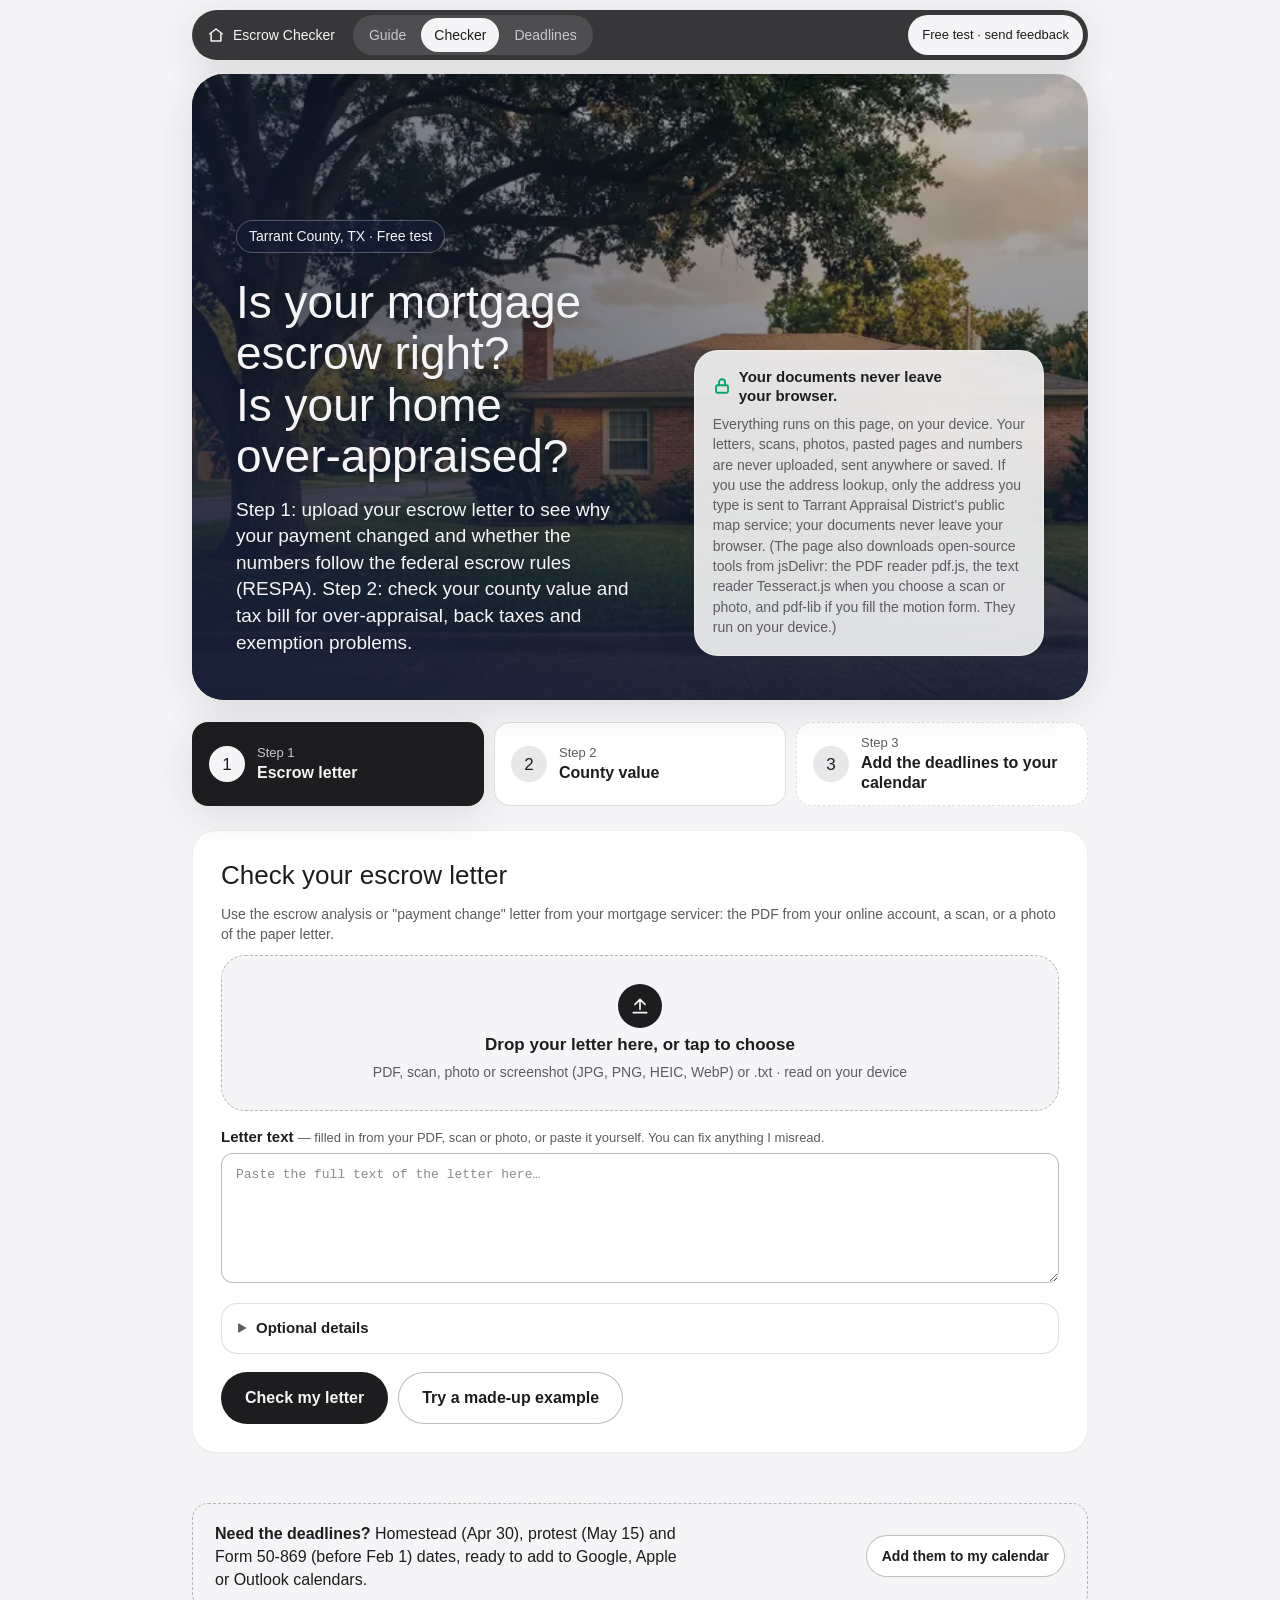
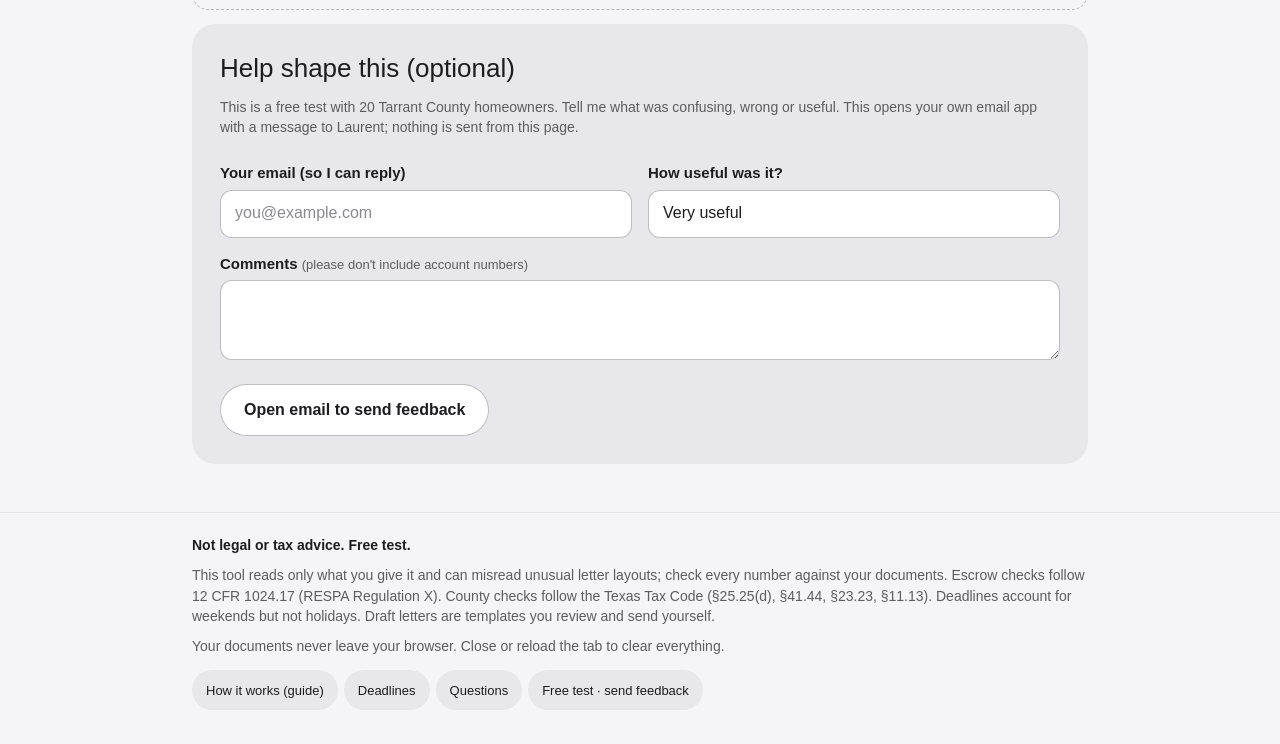
==== commit d0063665: "Checker: read scans and photos on device (Tesseract.js OCR from jsDelivr, pdf.js page render for ima" ====
--- a/check/index.html
+++ b/check/index.html
@@ -4,7 +4,7 @@
 <meta charset="utf-8">
 <meta name="viewport" content="width=device-width, initial-scale=1">
 <meta name="referrer" content="no-referrer">
-<meta http-equiv="Content-Security-Policy" content="default-src 'none'; script-src 'unsafe-inline' https://cdn.jsdelivr.net; worker-src blob: https://cdn.jsdelivr.net; style-src 'unsafe-inline'; img-src data:; font-src 'none'; connect-src https://cdn.jsdelivr.net https://tad.newedgeservices.com; form-action 'none'; base-uri 'none'">
+<meta http-equiv="Content-Security-Policy" content="default-src 'none'; script-src 'unsafe-inline' 'wasm-unsafe-eval' https://cdn.jsdelivr.net; worker-src blob: https://cdn.jsdelivr.net; style-src 'unsafe-inline'; img-src data: blob:; font-src 'none'; connect-src https://cdn.jsdelivr.net https://tad.newedgeservices.com; form-action 'none'; base-uri 'none'">
 <meta name="color-scheme" content="light dark">
 <title>Escrow &amp; Property Tax Checker · Tarrant County, TX (free test)</title>
 <meta name="description" content="Check your mortgage escrow letter and your Tarrant County appraisal in your browser. Your documents never leave your browser.">
@@ -144,6 +144,18 @@
 .drop::before{content:"";width:44px;height:44px;border-radius:50%;background:#1d1d1f url("data:image/svg+xml,%3Csvg xmlns='http://www.w3.org/2000/svg' viewBox='0 0 24 24' fill='none' stroke='%23f5f5f7' stroke-width='2' stroke-linecap='round' stroke-linejoin='round'%3E%3Cpath d='M12 16V4M6 10l6-6 6 6M4 20h16'/%3E%3C/svg%3E") center/20px no-repeat}
 .drop:hover,.drop.over{border-color:var(--fill-primary);background:var(--fill-tertiary)}
 .drop input{display:none}
+.ocrprog{display:grid;gap:8px;margin:14px 0 0;padding:14px 16px;border-radius:var(--r-l);background:var(--fill-tertiary)}
+.ocrprog[hidden],.review[hidden]{display:none}
+.ocrprog__t{font:600 15px/1.3 var(--sans)}
+.ocrprog progress{width:100%;height:8px;accent-color:var(--fill-primary)}
+.review{margin:14px 0 18px;padding:16px;border-radius:var(--r-l);border:1.5px solid var(--fill-primary);background:var(--fill-primary-on)}
+.review h3{margin:0 0 4px;font:600 18px/1.3 var(--sans)}
+.rv-grid{display:grid;grid-template-columns:minmax(0,1.4fr) minmax(0,1fr) minmax(0,1fr);gap:8px 10px;align-items:center;margin:12px 0}
+.rv-grid input{width:100%;min-width:0;text-align:right;font-variant-numeric:tabular-nums}
+.rv-h{font:600 12px/1.2 var(--sans);color:var(--text-secondary);text-transform:uppercase;letter-spacing:.04em;margin-top:6px}
+.rv-l{font-weight:500;margin:0}
+.rv-single{margin-bottom:12px}
+@media (max-width:480px){.rv-grid{grid-template-columns:minmax(0,1fr) minmax(0,1fr)}.rv-grid .rv-l{grid-column:1 / -1;margin-top:6px}.rv-grid .rv-sec{grid-column:1 / -1;font-size:13px;color:var(--text-primary)}}
 .drop .big{font:600 17px/1.3 var(--sans)}
 .row{display:flex;flex-wrap:wrap;gap:10px;align-items:center;margin-top:18px}
 .btn{appearance:none;display:inline-flex;align-items:center;justify-content:center;gap:8px;min-height:52px;padding:0 24px;border:0;border-radius:var(--r-pill);font:600 16px/1.2 var(--sans);text-align:center;cursor:pointer;background:var(--fill-primary);color:var(--text-primary-on);text-decoration:none;transition:box-shadow .16s ease,transform .16s ease}
@@ -245,7 +257,7 @@
   </div>
   <div class="privacy" role="note">
     <p class="privacy__head"><svg aria-hidden="true" width="18" height="18" viewBox="0 0 24 24" fill="none" stroke="currentColor" stroke-width="2.4" stroke-linecap="round" stroke-linejoin="round"><rect x="4" y="11" width="16" height="10" rx="2"/><path d="M8 11V7a4 4 0 0 1 8 0v4"/></svg>Your documents never leave your browser.</p>
-    <p>Everything runs on this page, on your device. Your letters, pasted pages and numbers are never sent anywhere or saved. If you use the address lookup, only the address you type is sent to Tarrant Appraisal District's public map service; your documents never leave your browser. (The page also downloads two open-source tools: the PDF reader pdf.js and, if you fill the motion form, pdf-lib.)</p>
+    <p>Everything runs on this page, on your device. Your letters, scans, photos, pasted pages and numbers are never uploaded, sent anywhere or saved. If you use the address lookup, only the address you type is sent to Tarrant Appraisal District's public map service; your documents never leave your browser. (The page also downloads open-source tools from jsDelivr: the PDF reader pdf.js, the text reader Tesseract.js when you choose a scan or photo, and pdf-lib if you fill the motion form. They run on your device.)</p>
   </div>
 </section>
 
@@ -264,14 +276,25 @@
 <section class="panel on" id="p-escrow" role="tabpanel" aria-labelledby="tab-escrow">
   <div class="card">
     <h2 style="margin-top:0">Check your escrow letter</h2>
-    <p class="note" style="margin-top:0">Use the escrow analysis or "payment change" letter from your mortgage servicer (often a PDF in your online account).</p>
-    <div class="drop" id="drop" tabindex="0" role="button" aria-label="Choose a PDF or text file">
-      <input type="file" id="file" accept=".pdf,application/pdf,.txt,text/plain">
-      <div class="big">Drop your PDF here, or tap to choose</div>
-      <div class="note">PDF or .txt · read on your device</div>
+    <p class="note" style="margin-top:0">Use the escrow analysis or "payment change" letter from your mortgage servicer: the PDF from your online account, a scan, or a photo of the paper letter.</p>
+    <div class="drop" id="drop" tabindex="0" role="button" aria-label="Choose a PDF, a scan, a photo or a text file">
+      <input type="file" id="file" accept=".pdf,application/pdf,image/*,.jpg,.jpeg,.png,.webp,.heic,.heif,.txt,text/plain">
+      <div class="big">Drop your letter here, or tap to choose</div>
+      <div class="note">PDF, scan, photo or screenshot (JPG, PNG, HEIC, WebP) or .txt · read on your device</div>
     </div>
+    <div class="ocrprog" id="ocrProg" role="status" aria-live="polite" hidden><span class="ocrprog__t" id="ocrProgT">Reading your document…</span><progress id="ocrBar" max="1"></progress><span class="note">Your file stays on this device; the text reader runs in this page.</span></div>
     <p class="status" id="fileStatus" aria-live="polite"></p>
-    <label for="letterText">Letter text <span class="hint">— filled in from your PDF, or paste it yourself. You can fix anything I misread.</span></label>
+    <div class="review" id="reviewBox" hidden>
+      <h3>Check these numbers</h3>
+      <p class="note" id="rvSrc"></p>
+      <div id="rvFields"></div>
+      <div class="row">
+        <button class="btn" id="runReviewed" type="button">These look right, check my letter</button>
+        <span class="status" id="rvStatus" aria-live="polite"></span>
+      </div>
+      <p class="note">The full text I read is in the box below. Leave a box empty if your letter doesn't show that number.</p>
+    </div>
+    <label for="letterText">Letter text <span class="hint">— filled in from your PDF, scan or photo, or paste it yourself. You can fix anything I misread.</span></label>
     <textarea id="letterText" placeholder="Paste the full text of the letter here…" spellcheck="false"></textarea>
     <details>
       <summary>Optional details</summary>
@@ -2021,36 +2044,264 @@
     }
     return pdfjsPromise;
   }
-  async function readPdf(file) {
+  async function openPdf(bytes) {
     const pdfjs = await loadPdfJs();
-    const data = new Uint8Array(await file.arrayBuffer());
-    const doc = await pdfjs.getDocument({ data, isEvalSupported: false, disableFontFace: true, verbosity: 0 }).promise;
+    return pdfjs.getDocument({ data: bytes, isEvalSupported: false, disableFontFace: true, verbosity: 0 }).promise;
+  }
+  async function readPdf(bytes) {
+    const doc = await openPdf(bytes.slice());
     const pages = [];
     for (let i = 1; i <= doc.numPages; i++) pages.push(await (await doc.getPage(i)).getTextContent());
     await doc.destroy();
     return L.layoutFromPdfItems(pages);
   }
+
+  // ---------------------------------------------------------------- scans and photos (Tesseract.js OCR, on device)
+  const TESS_VER = "7.0.0", TESS_CORE_VER = "7.0.0";
+  const TESS_URL = `https://cdn.jsdelivr.net/npm/tesseract.js@${TESS_VER}/dist/tesseract.min.js`;
+  const TESS_SRI = "sha384-2BQ3U3OdKOb0Uczxqr41I9UvZkzr4V9Hv8uSzMMZAlmhsFClvdZX5wi5fDCzG+tM";
+  const TESS_WORKER = `https://cdn.jsdelivr.net/npm/tesseract.js@${TESS_VER}/dist/worker.min.js`;
+  const TESS_CORE = `https://cdn.jsdelivr.net/npm/tesseract.js-core@${TESS_CORE_VER}`;
+  const TESS_LANG = "https://cdn.jsdelivr.net/npm/@tesseract.js-data/eng@1.0.0/4.0.0_best_int";
+  const OCR_MAX_PAGES = 6, OCR_LONG_SIDE = 2600, OCR_MIN_WIDTH = 1700;
+  let tessPromise = null;
+  function loadTesseract() {
+    if (window.Tesseract) return Promise.resolve(window.Tesseract);
+    if (!tessPromise) tessPromise = new Promise((resolve, reject) => {
+      const s = document.createElement("script");
+      s.src = TESS_URL; s.integrity = TESS_SRI; s.crossOrigin = "anonymous"; s.referrerPolicy = "no-referrer";
+      s.onload = () => (window.Tesseract ? resolve(window.Tesseract) : reject(new Error("the text reader didn't load")));
+      s.onerror = () => { tessPromise = null; reject(new Error("couldn't load the text reader")); };
+      document.head.appendChild(s);
+    });
+    return tessPromise;
+  }
+  const prog = { box: $("ocrProg"), text: $("ocrProgT"), bar: $("ocrBar") };
+  function showProgress(msg, frac) {
+    prog.box.hidden = false;
+    if (msg) prog.text.textContent = msg;
+    if (frac === null || frac === undefined) prog.bar.removeAttribute("value"); else prog.bar.value = Math.max(0, Math.min(1, frac));
+  }
+  function hideProgress() { prog.box.hidden = true; }
+  async function ocrCanvases(canvases) {
+    const T = await loadTesseract();
+    let page = 0;
+    const stage = { "loading tesseract core": "Loading the text reader…", "loading language traineddata": "Loading the text reader…", "initializing api": "Loading the text reader…", "recognizing text": "Reading your document…" };
+    const worker = await T.createWorker("eng", 1, {
+      workerPath: TESS_WORKER, corePath: TESS_CORE, langPath: TESS_LANG, cacheMethod: "none", workerBlobURL: true,
+      logger: (m) => {
+        const label = stage[m.status] || "Reading your document…";
+        if (m.status === "recognizing text") {
+          const n = canvases.length;
+          showProgress(n > 1 ? `Reading your document… page ${page + 1} of ${n}` : label, (page + (m.progress || 0)) / n);
+        } else showProgress(label, null);
+      },
+    });
+    const out = [];
+    try {
+      await worker.setParameters({ preserve_interword_spaces: "1", user_defined_dpi: "300" });
+      for (page = 0; page < canvases.length; page++) {
+        const r = await worker.recognize(canvases[page]);
+        out.push(((r && r.data && r.data.text) || "").replace(/\r/g, ""));
+      }
+    } finally { await worker.terminate(); }
+    return cleanOcr(out.join("\n\n"));
+  }
+  // Common OCR slips in money: "S1,420.00" / "$1, 420.00" / "1,420 .00" / letter O in numbers.
+  function cleanOcr(t) {
+    return t
+      .replace(/(^|[\s(])[S§]\s?(?=\d[\d,]*\.\d{2}\b)/gm, "$1$")
+      .replace(/(\d),\s+(\d{3}\b)/g, "$1,$2")
+      .replace(/(\d)\s+\.(\d{2})\b/g, "$1.$2")
+      .replace(/(\d)\.\s+(\d{2})\b/g, "$1.$2")
+      .replace(/(?<=[\d,])[Oo](?=[\d,.]*\d)|(?<=\d)[Oo](?=\.\d{2}\b)/g, "0")
+      .replace(/(\d)[lI](?=[\d,]*\.\d{2}\b)/g, "$11")
+      .replace(/[ \t]+$/gm, "");
+  }
+  function sizedCanvas(w, h) {
+    let k = 1;
+    const long = Math.max(w, h);
+    if (long > OCR_LONG_SIDE) k = OCR_LONG_SIDE / long;
+    else if (w < OCR_MIN_WIDTH) k = Math.min(3, OCR_MIN_WIDTH / w);
+    const c = document.createElement("canvas");
+    c.width = Math.max(1, Math.round(w * k)); c.height = Math.max(1, Math.round(h * k));
+    return { c, k };
+  }
+  async function decodeImage(file) {
+    if (typeof createImageBitmap === "function") {
+      try { return await createImageBitmap(file, { imageOrientation: "from-image" }); } catch (_) { /* fall back to <img> */ }
+    }
+    return await new Promise((resolve, reject) => {
+      const url = URL.createObjectURL(file), img = new Image();
+      img.onload = () => { URL.revokeObjectURL(url); resolve(img); };
+      img.onerror = () => { URL.revokeObjectURL(url); reject(new Error("decode")); };
+      img.src = url;
+    });
+  }
+  async function imageToCanvas(file) {
+    let img;
+    try { img = await decodeImage(file); }
+    catch (_) {
+      const heic = /\.(heic|heif)$/i.test(file.name) || /hei[cf]/i.test(file.type);
+      throw new Error(heic ? "This browser can't open HEIC photos. Take a screenshot of the photo, or set your camera to \"Most Compatible\" (JPEG), and choose that instead."
+        : "This image couldn't be opened. Try a JPEG or PNG photo or screenshot.");
+    }
+    const w = img.naturalWidth || img.width, h = img.naturalHeight || img.height;
+    const { c } = sizedCanvas(w, h);
+    const ctx = c.getContext("2d");
+    ctx.fillStyle = "#fff"; ctx.fillRect(0, 0, c.width, c.height);
+    ctx.drawImage(img, 0, 0, c.width, c.height);
+    if (img.close) img.close();
+    return c;
+  }
+  async function pdfToCanvases(bytes) {
+    const doc = await openPdf(bytes.slice());
+    const out = [];
+    try {
+      const n = Math.min(doc.numPages, OCR_MAX_PAGES);
+      for (let i = 1; i <= n; i++) {
+        showProgress(`Getting page ${i} of ${n} ready…`, null);
+        const page = await doc.getPage(i);
+        const v1 = page.getViewport({ scale: 1 });
+        const { c, k } = sizedCanvas(v1.width, v1.height);
+        const ctx = c.getContext("2d");
+        ctx.fillStyle = "#fff"; ctx.fillRect(0, 0, c.width, c.height);
+        await page.render({ canvasContext: ctx, viewport: page.getViewport({ scale: k }), background: "#ffffff" }).promise;
+        out.push(c);
+      }
+    } finally { await doc.destroy(); }
+    return out;
+  }
+  function anyNumbers(d) {
+    return [d.pi_new, d.escrow_new, d.total_new, d.total_old, d.annual_new, d.projected_low_point, d.shortage].some((v) => v !== null && v !== undefined) ||
+      Object.keys(d.disbursements || {}).length > 0;
+  }
+
+  // ---------------------------------------------------------------- "Check these numbers" (after OCR)
+  const REVIEW_FIELDS = [
+    ["Principal & interest", "pi_old", "pi_new"],
+    ["Escrow deposit", "escrow_old", "escrow_new"],
+    ["Shortage/surplus repayment", "shortage_monthly_old", "shortage_monthly_new"],
+    ["Total monthly payment", "total_old", "total_new"],
+  ];
+  const REVIEW_SINGLE = [
+    ["projected_low_point", "Lowest projected balance"], ["required_low_point", "Required cushion (low point)"],
+    ["shortage", "Shortage"], ["surplus", "Surplus"], ["shortage_spread_months", "Shortage spread over (months)"],
+  ];
+  const DEFAULT_DISB = [["county_tax", "County tax", "tax"], ["school_tax", "School tax", "tax"], ["city_tax", "City tax", "tax"], ["homeowners_insurance", "Homeowners insurance", "insurance"]];
+  let reviewBase = null;
+  const fv = (x, count) => (x === null || x === undefined ? "" : count ? String(Math.round(x)) : L.fnum(x, 2));
+  function moneyInput(id, label, val, count) {
+    return `<input type="text" inputmode="${count ? "numeric" : "decimal"}" id="${id}" aria-label="${esc(label)}" value="${esc(fv(val, count))}" placeholder="—" autocomplete="off">`;
+  }
+  function showReview(d, src) {
+    reviewBase = d;
+    const disb = Object.entries(d.disbursements || {});
+    const rows = disb.length ? disb.map(([k, v]) => [k, v.label, v.category]) : DEFAULT_DISB;
+    let h = `<div class="rv-grid" role="group" aria-label="Monthly payment"><span class="rv-h rv-sec">Monthly payment</span><span class="rv-h">Current</span><span class="rv-h">New</span>`;
+    for (const [label, a, b] of REVIEW_FIELDS)
+      h += `<label class="rv-l" for="rv_${a}">${esc(label)}</label>${moneyInput("rv_" + a, label + ", current", d[a])}${moneyInput("rv_" + b, label + ", new", d[b])}`;
+    h += `<span class="rv-h rv-sec">Yearly bills</span><span class="rv-h">Last year</span><span class="rv-h">Next year</span>`;
+    rows.forEach(([k, label], i) => {
+      const v = (d.disbursements || {})[k] || {};
+      h += `<label class="rv-l" for="rvd_${i}_o">${esc(titleish(label))}</label>${moneyInput(`rvd_${i}_o`, label + ", last year", v.old)}${moneyInput(`rvd_${i}_n`, label + ", next year", v.new)}`;
+    });
+    h += `<label class="rv-l" for="rv_annual_old"><b>Total yearly bills</b></label>${moneyInput("rv_annual_old", "Total yearly bills, last year", d.annual_old)}${moneyInput("rv_annual_new", "Total yearly bills, next year", d.annual_new)}</div>`;
+    h += `<div class="grid rv-single">` + REVIEW_SINGLE.map(([k, label]) => `<div><label for="rv_${k}">${esc(label)}</label>${moneyInput("rv_" + k, label, d[k], k === "shortage_spread_months")}</div>`).join("") + `</div>`;
+    $("rvFields").innerHTML = h;
+    $("rvFields").dataset.rows = JSON.stringify(rows);
+    $("rvSrc").textContent = src;
+    $("reviewBox").hidden = false;
+    $("reviewBox").scrollIntoView({ behavior: "smooth", block: "start" });
+  }
+  function titleish(s) { s = String(s || "").trim(); return s ? s.charAt(0).toUpperCase() + s.slice(1).toLowerCase() : s; }
+  function reviewedData() {
+    const d = JSON.parse(JSON.stringify(reviewBase || L.parse("")));
+    for (const [, a, b] of REVIEW_FIELDS) { d[a] = num($("rv_" + a).value); d[b] = num($("rv_" + b).value); }
+    for (const [k] of REVIEW_SINGLE) d[k] = num($("rv_" + k).value);
+    if (d.shortage_spread_months !== null) d.shortage_spread_months = Math.round(d.shortage_spread_months);
+    const rows = JSON.parse($("rvFields").dataset.rows || "[]"), disb = {};
+    rows.forEach(([k, label, cat], i) => {
+      const o = num($(`rvd_${i}_o`).value), n = num($(`rvd_${i}_n`).value);
+      if (o !== null || n !== null) disb[k] = { label, category: cat, old: o, new: n };
+    });
+    d.disbursements = disb;
+    d.annual_old = num($("rv_annual_old").value); d.annual_new = num($("rv_annual_new").value);
+    const vs = Object.values(disb);
+    if (d.annual_new === null && vs.length) d.annual_new = Math.round(vs.reduce((s, v) => s + (v.new || 0), 0) * 100) / 100 || null;
+    if (d.annual_old === null && vs.some((v) => v.old !== null)) d.annual_old = Math.round(vs.reduce((s, v) => s + (v.old || 0), 0) * 100) / 100 || null;
+    if (d.total_new === null && d.pi_new !== null && d.escrow_new !== null) d.total_new = Math.round((d.pi_new + d.escrow_new + (d.shortage_monthly_new || 0)) * 100) / 100;
+    if (d.shortage_monthly_old === null) d.shortage_monthly_old = 0;
+    if (d.shortage_monthly_new === null) d.shortage_monthly_new = 0;
+    d.notes = (d.notes || []).concat(["Numbers read from a scan or photo and checked by you."]);
+    return d;
+  }
+  function analyzeData(d, text) {
+    const flags = L.check(d, $("priorDate").value || null, $("delinquent").checked ? true : null);
+    const bd = L.breakdown(d), steps = L.nextSteps(d, flags);
+    const name = $("yourName").value.trim() || "[Your full name]";
+    const md = L.reportMd(d, flags, bd, steps, (lastFileName || "scan") + " (read from a scan or photo)");
+    const noe = L.noticeOfError(d, flags, name);
+    const full = md + (noe ? "\n\n## Draft notice of error (template — you send it yourself)\n\n```\n" + noe + "```\n" : "");
+    lastEscrow = { data: d, text };
+    const proj = L.escrowProjectionFromLetter(d);
+    if (proj) $("cProj").value = L.fnum(proj, 2);
+    renderEscrow({ data: d, flags, breakdown: bd, next_steps: steps, report_md: full, notice_of_error: noe });
+  }
+  $("runReviewed").addEventListener("click", () => {
+    const d = reviewedData();
+    if (!anyNumbers(d)) { setStatus("rvStatus", "Type at least the new monthly payment numbers from your letter first.", true); return; }
+    setStatus("rvStatus", "");
+    analyzeData(d, $("letterText").value);
+  });
+
+  const isImage = (f) => /^image\//i.test(f.type) || /\.(jpe?g|png|webp|gif|bmp|heic|heif|tiff?)$/i.test(f.name);
+  const NOTHING_READ = "I couldn't read the numbers from this. Try another photo in good, even light, with the page flat, straight-on and filling the frame (no shadows or glare), or use a screenshot or the PDF from your servicer's website. You can also type the numbers from your letter below.";
+  async function ocrFlow(file, getCanvases, kind) {
+    $("reviewBox").hidden = true;
+    showProgress("Reading your document…", null);
+    setStatus("fileStatus", `Reading ${kind} on your device. This can take up to a minute…`);
+    const canvases = await getCanvases();
+    const text = await ocrCanvases(canvases);
+    hideProgress();
+    $("letterText").value = text;
+    const d = L.parse(text);
+    if (text.replace(/\s/g, "").length < 40 || !anyNumbers(d)) {
+      setStatus("fileStatus", NOTHING_READ, true);
+      showReview(d, "Nothing readable was found, so these are blank. Type them from your letter, or try a clearer photo.");
+      return;
+    }
+    setStatus("fileStatus", `Read ${file.name} on your device. Check the numbers below before I run the checks.`);
+    showReview(d, `Read from your ${kind}. Scans and photos can be misread, so compare each number with your letter and fix any that are wrong.`);
+  }
   async function handleFile(file) {
     if (!file) return;
     lastFileName = file.name;
     $("escrowOut").innerHTML = "";
+    $("reviewBox").hidden = true; hideProgress();
     const isPdf = /\.pdf$/i.test(file.name) || file.type === "application/pdf";
     try {
+      if (isImage(file)) { await ocrFlow(file, async () => [await imageToCanvas(file)], "photo"); return; }
       let text;
       if (isPdf) {
         setStatus("fileStatus", `Reading ${file.name} on your device…`);
-        text = await readPdf(file);
+        const bytes = new Uint8Array(await file.arrayBuffer());
+        text = await readPdf(bytes);
+        if (text.replace(/\s/g, "").length < 200) { await ocrFlow(file, () => pdfToCanvases(bytes), "scanned PDF"); return; }
       } else text = await file.text();
       $("letterText").value = text;
       if (text.replace(/\s/g, "").length < 200) {
-        setStatus("fileStatus", "I could barely find any text in this file. It may be a scanned image, which this page can't read. Please paste or type the letter's numbers into the box below.", true);
+        setStatus("fileStatus", "I could barely find any text in this file. Please paste or type the letter's numbers into the box below, or choose a photo or scan of the letter.", true);
         return;
       }
       setStatus("fileStatus", `Read ${file.name}. Checking…`);
       runEscrow();
       setStatus("fileStatus", `Read ${file.name} on your device. The text is in the box below if you want to check it.`);
     } catch (e) {
-      setStatus("fileStatus", "Couldn't open the PDF reader or the file" + (e && e.message ? ` (${e.message})` : "") + ". You can paste the letter text into the box below instead.", true);
+      hideProgress();
+      const msg = e && e.message ? e.message : "";
+      if (/HEIC|couldn't be opened/.test(msg)) setStatus("fileStatus", msg, true);
+      else setStatus("fileStatus", "Couldn't read this file" + (msg ? ` (${msg})` : "") + ". Check your connection and try again, or paste or type the letter's numbers into the box below.", true);
     }
   }
   const drop = $("drop"), fileIn = $("file");
@@ -2091,7 +2342,7 @@
     if (bd.total_change !== undefined && bd.total_change !== null)
       h += `<div class="pay"><span>Monthly payment: ${money(d.total_old)} → <b>${money(d.total_new)}</b></span><span>${bd.total_change >= 0 ? "+" : ""}${money(bd.total_change)}/month</span>` +
         (d.total_new_pay_in_full ? `<span>${money(d.total_new_pay_in_full)} if you pay the shortage in full</span>` : "") + `</div>`;
-    if (!found) h += `<p class="note">Check that you pasted the whole letter, including the "new payment" table. Scanned (image) letters can't be read here.</p>`;
+    if (!found) h += `<p class="note">Check that you pasted the whole letter, including the "new payment" table. For a scan or photo, choose the file above and check the numbers I read.</p>`;
     h += `</div>`;
 
     if (bd.rows && bd.rows.length) {
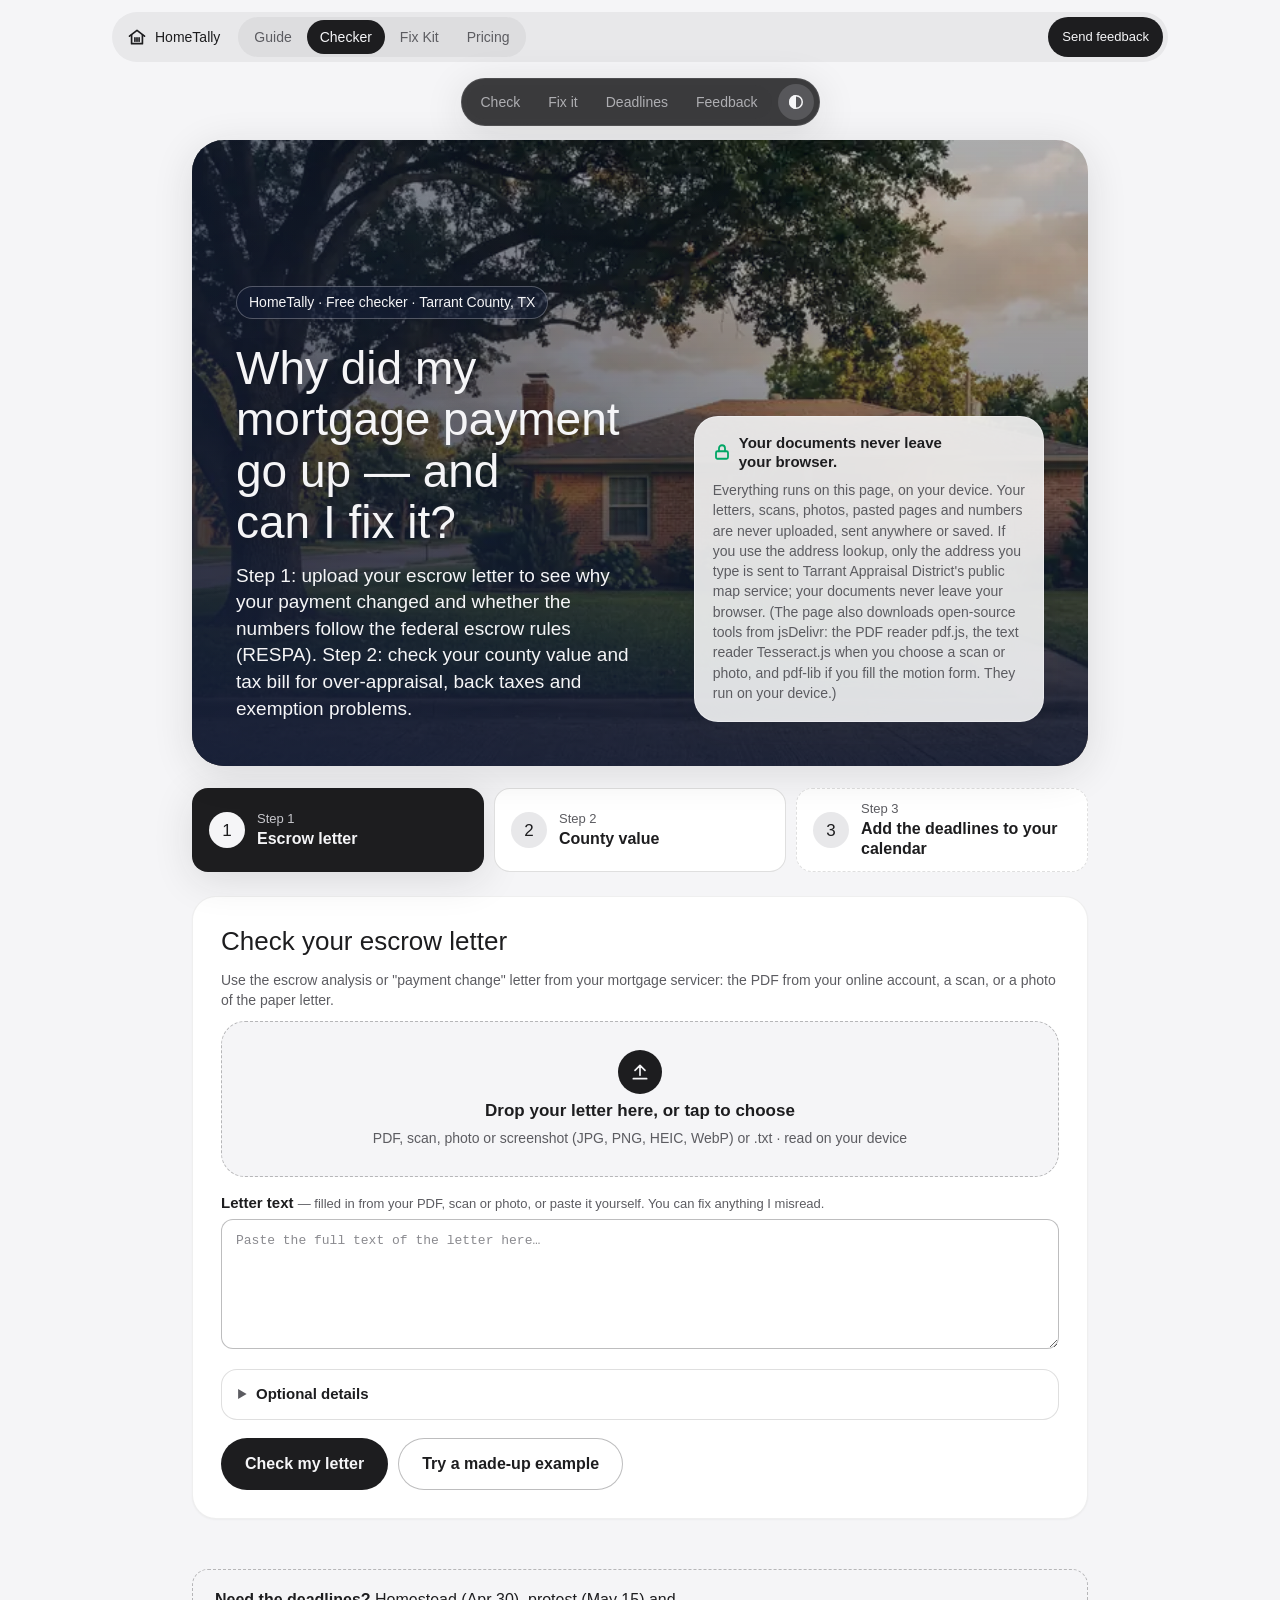
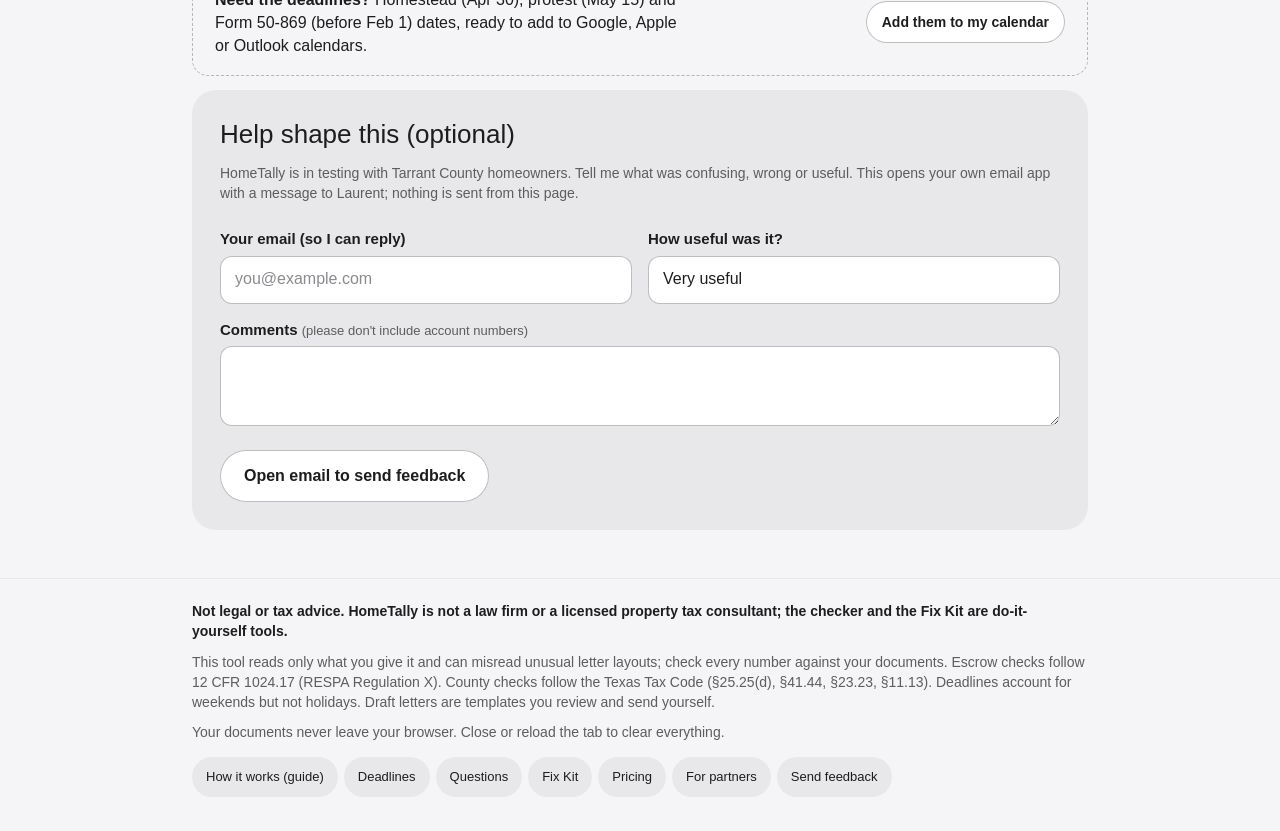
==== commit 6c206bfe: "Rebrand to HomeTally; add Fix Kit ($39), Payment Watch ($49/yr), insurance match, protest waitlist, " ====
--- a/check/index.html
+++ b/check/index.html
@@ -4,12 +4,18 @@
 <meta charset="utf-8">
 <meta name="viewport" content="width=device-width, initial-scale=1">
 <meta name="referrer" content="no-referrer">
-<meta http-equiv="Content-Security-Policy" content="default-src 'none'; script-src 'unsafe-inline' 'wasm-unsafe-eval' https://cdn.jsdelivr.net; worker-src blob: https://cdn.jsdelivr.net; style-src 'unsafe-inline'; img-src data: blob:; font-src 'none'; connect-src https://cdn.jsdelivr.net https://tad.newedgeservices.com; form-action 'none'; base-uri 'none'">
+<meta http-equiv="Content-Security-Policy" content="default-src 'none'; script-src 'self' 'unsafe-inline' 'wasm-unsafe-eval' https://cdn.jsdelivr.net; worker-src blob: https://cdn.jsdelivr.net; style-src 'self' 'unsafe-inline'; img-src 'self' data: blob:; font-src 'none'; connect-src https://cdn.jsdelivr.net https://tad.newedgeservices.com https://docs.google.com; form-action 'none'; base-uri 'none'">
 <meta name="color-scheme" content="light dark">
-<title>Escrow &amp; Property Tax Checker · Tarrant County, TX (free test)</title>
+<title>HomeTally Checker: why did my mortgage payment go up? (Tarrant County, TX)</title>
+<meta name="description" content="Free HomeTally checker: see why your mortgage payment went up, check your escrow letter against RESPA rules and your county value for over-appraisal. Runs in your browser.">
+<meta property="og:site_name" content="HomeTally">
+<meta property="og:title" content="HomeTally Checker: why did my mortgage payment go up?">
+<meta property="og:description" content="Free checker for your escrow letter and county value. Your files never leave your device.">
+<meta property="og:image" content="https://laurent5127415.github.io/escrow-checker/escrow_hero.jpg">
+<link rel="icon" href="data:image/svg+xml,%3Csvg xmlns='http://www.w3.org/2000/svg' viewBox='0 0 24 24' fill='none' stroke='%231d1d1f' stroke-width='2.2' stroke-linecap='round' stroke-linejoin='round'%3E%3Cpath d='M3 11 12 4l9 7'/%3E%3Cpath d='M5.5 9.5V20h13V9.5'/%3E%3Cpath d='M9.5 13v4M12 13v4M14.5 13v4'/%3E%3C/svg%3E">
 <meta name="description" content="Check your mortgage escrow letter and your Tarrant County appraisal in your browser. Your documents never leave your browser.">
 <style>
-/* Design matches the Escrow Checker Guide (the site's home page): same tokens, type scale, capsule buttons, grey cards and photo hero.
+/* Design matches the HomeTally guide (the site's home page): same tokens, type scale, capsule buttons, grey cards and photo hero.
    Fonts are system fonts on purpose: the CSP allows no font host (font-src 'none'). */
 :root{
   color-scheme:light dark;
@@ -60,27 +66,6 @@
 :focus-visible{outline:2px solid var(--fill-primary);outline-offset:3px;border-radius:6px}
 .wrap{max-width:var(--page-max);margin:0 auto;padding-inline:var(--gutter)}
 .sr{position:absolute;left:-9999px}
-
-/* ---------- site bar (shared with the guide) */
-.sitebar{position:sticky;top:10px;z-index:30;max-width:var(--page-max);margin:10px auto 0;padding-inline:var(--gutter)}
-.sitebar__in{display:flex;align-items:center;gap:6px;padding:5px;border-radius:var(--r-pill);background:var(--mat-inverse);-webkit-backdrop-filter:var(--blur);backdrop-filter:var(--blur);box-shadow:var(--shadow);color:var(--text-primary-on)}
-.sitebar__brand{display:inline-flex;align-items:center;gap:8px;padding:0 12px 0 10px;min-height:40px;font:500 14px/1 var(--sans);text-decoration:none;white-space:nowrap}
-.sitebar__brand svg{flex:none}
-.sitebar__links{display:flex;gap:2px;margin-right:auto;padding:3px;border-radius:var(--r-pill);background:color-mix(in srgb,var(--text-primary-on) 12%,transparent)}
-.sitebar__links a{display:inline-flex;align-items:center;min-height:34px;padding:0 13px;border-radius:var(--r-pill);font:500 14px/1 var(--sans);color:var(--text-secondary-on);text-decoration:none;white-space:nowrap}
-.sitebar__links a:hover{color:var(--text-primary-on)}
-.sitebar__links a[aria-current="page"]{background:var(--fill-primary-on);color:var(--text-primary)}
-.sitebar__fb{display:inline-flex;align-items:center;gap:6px;min-height:40px;padding:0 14px;border-radius:var(--r-pill);background:var(--fill-primary-on);color:var(--text-primary);font:500 13px/1.1 var(--sans);text-decoration:none;white-space:nowrap}
-.sitebar__fb:hover{box-shadow:inset 0 0 0 100px var(--hover-wash)}
-.sitebar :focus-visible{outline-color:var(--fill-primary-on)}
-@media (max-width:699px){
-  .sitebar{position:static}
-  .sitebar__in{flex-wrap:wrap;border-radius:22px;padding:6px;row-gap:6px}
-  .sitebar__brand{order:1;padding:0 4px 0 8px;min-height:38px;font-size:14px}
-  .sitebar__fb{order:2;margin-left:auto;min-height:38px;padding:0 11px;font-size:12px}
-  .sitebar__links{order:3;flex:1 1 100%;margin:0}
-  .sitebar__links a{flex:1;justify-content:center;min-height:40px;padding:0 6px}
-}
 
 /* ---------- hero */
 .hero{position:relative;margin:14px auto 0;max-width:calc(var(--page-max) - 2 * var(--gutter));border-radius:var(--r-xl);overflow:hidden;color:var(--hero-text);background:var(--hero-surface) url("[data-uri]") 40% 62%/cover no-repeat;box-shadow:var(--shadow);isolation:isolate;display:grid;grid-template-columns:minmax(0,1.25fr) minmax(0,1fr);gap:20px;align-items:end;padding:clamp(22px,4vw,44px)}
@@ -235,24 +220,17 @@
 .footlinks a{display:inline-flex;align-items:center;min-height:40px;padding:0 14px;border-radius:var(--r-pill);background:var(--fill-tertiary);color:var(--text-primary);font:500 13px/1 var(--sans);text-decoration:none}
 .footlinks a:hover{box-shadow:inset 0 0 0 100px var(--hover-wash)}
 </style>
+<link rel="stylesheet" href="../ht.css">
+<link rel="stylesheet" href="../ht-nav.css">
 </head>
 <body>
-<header class="sitebar" aria-label="Site">
-  <div class="sitebar__in">
-    <a class="sitebar__brand" href="../"><svg width="18" height="18" viewBox="0 0 24 24" fill="none" stroke="currentColor" stroke-width="2" stroke-linejoin="round" aria-hidden="true"><path d="M3 11 12 4l9 7"/><path d="M5.5 9.5V20h13V9.5"/></svg>Escrow Checker</a>
-    <nav class="sitebar__links" aria-label="Pages">
-      <a href="../">Guide</a>
-      <a href="./" aria-current="page">Checker</a>
-      <a href="../#calendar">Deadlines</a>
-    </nav>
-    <a class="sitebar__fb" href="mailto:laurent@kuumba.app?subject=Escrow%20Checker%20feedback">Free test · send feedback</a>
-  </div>
-</header>
+<div class="ht-top ht-chrome"><div class="sitebar" role="banner"><div class="sitebar__in"><a class="sitebar__brand" href="../"><svg width="20" height="20" viewBox="0 0 24 24" fill="none" stroke="currentColor" stroke-width="2" stroke-linecap="round" stroke-linejoin="round" aria-hidden="true"><path d="M3 11 12 4l9 7"/><path d="M5.5 9.5V20h13V9.5"/><path d="M9.5 13v4M12 13v4M14.5 13v4"/></svg>HomeTally</a><nav class="sitebar__links" aria-label="Pages"><a href="../">Guide</a><a href="./" aria-current="page">Checker</a><a href="../fix-kit/">Fix Kit</a><a href="../plans/">Pricing</a></nav><a class="sitebar__fb" href="mailto:laurent@kuumba.app?subject=HomeTally%20feedback">Send feedback</a></div></div></div>
+<header class="nav glass ht-navbar ht-chrome"><nav class="seg" aria-label="Sections"><a href="#steps">Check</a><a href="#fixit">Fix it</a><a href="#deadlines">Deadlines</a><a href="#feedback">Feedback</a></nav><button class="theme-btn" id="theme-btn" type="button" aria-label="Switch to dark theme"></button></header>
 
 <section class="hero" aria-labelledby="h1">
   <div class="hero__copy">
-    <p class="hero__eyebrow">Tarrant County, TX · Free test</p>
-    <h1 id="h1">Is your mortgage escrow right? Is your home over-appraised?</h1>
+    <p class="hero__eyebrow">HomeTally · Free checker · Tarrant County, TX</p>
+    <h1 id="h1">Why did my mortgage payment go up — and can I fix it?</h1>
     <p class="lede">Step 1: upload your escrow letter to see why your payment changed and whether the numbers follow the federal escrow rules (RESPA). Step 2: check your county value and tax bill for over-appraisal, back taxes and exemption problems.</p>
   </div>
   <div class="privacy" role="note">
@@ -261,7 +239,7 @@
   </div>
 </section>
 
-<div class="wrap">
+<div class="wrap" id="steps">
   <div class="stepper">
     <div role="tablist" aria-label="Steps">
       <button class="tab" role="tab" id="tab-escrow" aria-controls="p-escrow" aria-selected="true"><span class="stepnum" aria-hidden="true">1</span><span class="steptxt"><small>Step 1</small><b>Escrow letter</b></span></button>
@@ -395,7 +373,8 @@
   <div class="results" id="countyOut"></div>
 </section>
 
-<div class="deadline-note">
+<div id="fixit"></div>
+<div class="deadline-note" id="deadlines">
   <p><b>Need the deadlines?</b> Homestead (Apr 30), protest (May 15) and Form 50-869 (before Feb 1) dates, ready to add to Google, Apple or Outlook calendars.</p>
   <a class="btn sec small" href="../#calendar">Add them to my calendar</a>
 </div>
@@ -403,7 +382,7 @@
 <!-- ====================================================================== FEEDBACK -->
 <section class="card" id="feedback">
   <h2 style="margin-top:0">Help shape this (optional)</h2>
-  <p class="note" style="margin-top:0">This is a free test with 20 Tarrant County homeowners. Tell me what was confusing, wrong or useful. This opens your own email app with a message to Laurent; nothing is sent from this page.</p>
+  <p class="note" style="margin-top:0">HomeTally is in testing with Tarrant County homeowners. Tell me what was confusing, wrong or useful. This opens your own email app with a message to Laurent; nothing is sent from this page.</p>
   <div class="grid">
     <div><label for="fbEmail">Your email (so I can reply)</label><input type="email" id="fbEmail" autocomplete="email" placeholder="you@example.com"></div>
     <div><label for="fbMood">How useful was it?</label><select id="fbMood"><option>Very useful</option><option>Somewhat useful</option><option>Not useful</option><option>Something looked wrong</option></select></div>
@@ -416,14 +395,17 @@
 
 <footer>
   <div class="wrap">
-    <p class="disclaimer">Not legal or tax advice. Free test.</p>
+    <p class="disclaimer">Not legal or tax advice. HomeTally is not a law firm or a licensed property tax consultant; the checker and the Fix Kit are do-it-yourself tools.</p>
     <p>This tool reads only what you give it and can misread unusual letter layouts; check every number against your documents. Escrow checks follow 12 CFR 1024.17 (RESPA Regulation X). County checks follow the Texas Tax Code (§25.25(d), §41.44, §23.23, §11.13). Deadlines account for weekends but not holidays. Draft letters are templates you review and send yourself.</p>
     <p>Your documents never leave your browser. Close or reload the tab to clear everything.</p>
     <nav class="footlinks" aria-label="More">
       <a href="../">How it works (guide)</a>
       <a href="../#calendar">Deadlines</a>
       <a href="../#faq">Questions</a>
-      <a href="mailto:laurent@kuumba.app?subject=Escrow%20Checker%20feedback">Free test · send feedback</a>
+      <a href="../fix-kit/">Fix Kit</a>
+      <a href="../plans/">Pricing</a>
+      <a href="../partners/">For partners</a>
+      <a href="mailto:laurent@kuumba.app?subject=HomeTally%20feedback">Send feedback</a>
     </nav>
   </div>
 </footer>
@@ -1988,7 +1970,7 @@
   const PDFLIB_URL = "https://cdn.jsdelivr.net/npm/pdf-lib@1.17.1/dist/pdf-lib.min.js";
   const PDFLIB_SRI = "sha384-weMABwrltA6jWR8DDe9Jp5blk+tZQh7ugpCsF3JwSA53WZM9/14PjS5LAJNHNjAI";
   let lookupTad = null, lastCounty = null;
-  let lastEscrow = null, lastFileName = "";
+  let lastEscrow = null, lastFileName = "", lastEscrowR = null;
 
   // ---------------------------------------------------------------- helpers
   const esc = (s) => String(s === null || s === undefined ? "" : s).replace(/[&<>"']/g, (c) => ({ "&": "&amp;", "<": "&lt;", ">": "&gt;", '"': "&quot;", "'": "&#39;" })[c]);
@@ -2380,6 +2362,7 @@
     $("copyEscrow").addEventListener("click", (e) => copyText(r.report_md, e.target));
     $("toCounty").addEventListener("click", () => { showTab("tab-county"); window.scrollTo({ top: 0, behavior: "smooth" }); });
     $("escrowOut").scrollIntoView({ behavior: "smooth", block: "start" });
+    lastEscrowR = r; fixPath();
   }
   $("runEscrow").addEventListener("click", runEscrow);
 
@@ -2515,6 +2498,7 @@
     if (motionYears.length) wireMotion(res);
     $("copyCounty").addEventListener("click", (e) => copyText(res.report_md, e.target));
     $("countyOut").scrollIntoView({ behavior: "smooth", block: "start" });
+    fixPath();
   }
   $("runCounty").addEventListener("click", runCounty);
   $("sampleCounty").addEventListener("click", () => {
@@ -2663,14 +2647,69 @@
     });
   }
 
+  // ---------------------------------------------------------------- HomeTally "Fix it" path
+  /* After results: save the numbers the Fix Kit needs in sessionStorage (this tab only, never sent)
+     and show what to do next. */
+  function fixNumbers() {
+    const out = { saved: new Date().toISOString() };
+    if (lastEscrowR) {
+      const d = lastEscrowR.data || {}, disb = Object.values(d.disbursements || {});
+      const find = (re) => disb.find((v) => re.test(v.label || ""));
+      const sum = (re, k) => { const xs = disb.filter((v) => re.test(v.label || "") && v[k] != null); return xs.length ? xs.reduce((t, v) => t + v[k], 0) : null; };
+      const tax = { old: sum(/tax/i, "old"), new: sum(/tax/i, "new") }, ins = { old: sum(/insur|hazard|homeowner/i, "old"), new: sum(/insur|hazard|homeowner/i, "new") };
+      out.escrow = { servicer: d.servicer || "", analysis_date: d.analysis_date || "", effective: d.effective || "",
+        total_old: d.total_old, total_new: d.total_new, escrow_old: d.escrow_old, escrow_new: d.escrow_new,
+        shortage: d.shortage, surplus: d.surplus, tax_old: tax ? tax.old : null, tax_new: tax ? tax.new : null,
+        ins_old: ins ? ins.old : null, ins_new: ins ? ins.new : null,
+        flags: (lastEscrowR.flags || []).filter((f) => f.severity === "violation" || f.severity === "suspicious").map((f) => String(f.title || "").replace(/\*\*/g, "")) };
+    }
+    if (lastCounty) {
+      const res = lastCounty, tad = res.tad || {}, inp = res.inputs || {}, sm = res.summary || {};
+      let mf = {};
+      try { const yrs = L.open2525dYears(res); if (yrs.length) mf = L.motion50869(res, {}).fields; } catch (_) {}
+      const ratios = sm.ratios || [];
+      out.county = { county: "Tarrant", account: tad.account || inp.account || "", address: mf["property description"] || [tad.address, tad.city, tad.zip].filter(Boolean).join(", "),
+        owner_names: mf["County Appraisal District"] || "", mailing_street: mf["Movant's current mailing address"] || "", mailing_csz: mf["Movant's current city. state & zip code"] || "",
+        taxing_units: mf["taxing units"] || (tad.jurisdictions || []).map((j) => `${j.name} (${j.code})`).join("; "),
+        purchase_price: inp.purchase_price, purchase_date: inp.purchase_date, appraisal_value: inp.appraisal_value, appraisal_date: inp.appraisal_date,
+        homestead: inp.homestead, values: (tad.values || []).map((v) => ({ year: v.year, appraised: v.appraised })),
+        appraised: ratios.length ? ratios[0].appraised : null, open_years: L.open2525dYears(res), levy: sm.levy, levy_year: sm.levy_year, projected_tax: sm.projected_tax,
+        notice_sent: tad.notice_sent || "", has_homestead: (tad.exemptions || []).some((e) => /homestead/i.test(e)) ? "yes" : tad.exemptions_none ? "no" : "" };
+    }
+    return out;
+  }
+  function fixPath() {
+    const n = fixNumbers();
+    try { sessionStorage.setItem("hometally.checker", JSON.stringify(n)); } catch (_) {}
+    const e = n.escrow || {}, c = n.county || {};
+    const bits = [];
+    if (e.total_old != null && e.total_new != null) bits.push(`Your payment went from ${money(e.total_old)} to ${money(e.total_new)}.`);
+    if ((e.flags || []).length) bits.push(`${e.flags.length} escrow item${e.flags.length > 1 ? "s" : ""} to dispute with your servicer.`);
+    if ((c.open_years || []).length) bits.push(`Your ${c.open_years[0]} value qualifies for a Form 50-869 motion.`);
+    else if (c.purchase_price && c.appraised && c.appraised > c.purchase_price * 1.05) bits.push("Your county value looks high enough to protest.");
+    const P = (window.HOMETALLY_CONFIG || {}).PRICES || {};
+    const kitP = (P.fixKit || {}).amount || "$39", watchP = (P.watch || {}).amount || "$49";
+    $("fixit").innerHTML = `<section class="ht-fix" aria-labelledby="fixH"><h2 id="fixH">Fix it</h2>` +
+      `<p>${esc(bits.join(" ") || "Here's how to lower it, or keep it from jumping again.")} Your numbers carry over to the Fix Kit in this tab; nothing is uploaded.</p>` +
+      `<div class="ht-fix__opts">` +
+      `<a class="is-main" href="../fix-kit/#kit"><b>Fix Kit · ${esc(kitP)} one-time</b><span>Form 50-869, protest packet, homestead guide, servicer dispute letter and deadline calendar, filled from these results.</span></a>` +
+      `<a href="../plans/#payment-watch"><b>Payment Watch · ${esc(watchP)}/yr</b><span>Reminders before the April notice, your escrow statement and insurance renewal.</span></a>` +
+      `<a href="../plans/#insurance"><b>Is insurance driving it up?</b><span>Get matched with a licensed agent. Free.</span></a>` +
+      `<a href="../plans/#protest"><b>Protest for me (coming soon)</b><span>About 15% of what you save. Join the waitlist.</span></a>` +
+      `</div><p class="ht-fine">HomeTally is not a law firm or a licensed property tax consultant; the Fix Kit is a do-it-yourself tool.</p></section>`;
+  }
+
   // ---------------------------------------------------------------- feedback (mailto only)
   $("fbSend").addEventListener("click", () => {
-    const body = `How useful: ${$("fbMood").value}\nMy email: ${$("fbEmail").value.trim() || "(not given)"}\n\n${$("fbText").value.trim()}\n\n(Sent from the free escrow & county checker test.)`;
-    const href = `mailto:${FEEDBACK_TO}?subject=${encodeURIComponent("Escrow checker feedback")}&body=${encodeURIComponent(body)}`;
+    const body = `How useful: ${$("fbMood").value}\nMy email: ${$("fbEmail").value.trim() || "(not given)"}\n\n${$("fbText").value.trim()}\n\n(Sent from the HomeTally checker.)`;
+    const href = `mailto:${FEEDBACK_TO}?subject=${encodeURIComponent("HomeTally checker feedback")}&body=${encodeURIComponent(body)}`;
     const a = document.createElement("a"); a.href = href; a.rel = "noopener"; document.body.appendChild(a); a.click(); a.remove();
   });
 })();
 
 </script>
+<script src="../hark.js"></script>
+<script src="../config.js"></script>
+<script src="../hometally.js"></script>
 </body>
 </html>
--- a/ht.css
+++ b/ht.css
@@ -0,0 +1,152 @@
+/* HomeTally shared styles (new pages, pricing, forms). Built on hark.css tokens. */
+      .x-cta {
+        display: inline-flex; align-items: center; justify-content: center; gap: 8px;
+        min-height: 48px; padding: 0 20px; border-radius: var(--r-pill);
+        background: var(--fill-primary); color: var(--text-primary-on);
+        font: var(--type-body-strong); text-decoration: none; text-align: center;
+        transition: box-shadow var(--dur-quick) ease, transform var(--dur-quick) ease;
+      }
+      .x-cta::after { content: "\2192"; font-size: 15px; color: var(--text-secondary-on); }
+      .x-cta:hover { box-shadow: inset 0 0 0 100px var(--hover-wash-primary-on); }
+      .x-cta:active { transform: scale(0.97); }
+      .x-ctas { display: flex; flex-wrap: wrap; align-items: center; gap: 10px; }
+      .x-ctas .btn { min-height: 48px; padding-inline: 16px; border-radius: var(--r-pill); font: var(--type-label); }
+      .callout .x-cta { justify-self: stretch; }
+      .callout .x-ctas .btn { justify-self: auto; }
+
+
+      .x-form { display: flex; flex-wrap: wrap; align-items: end; gap: 10px; margin-top: 10px; }
+      .x-form label { display: grid; gap: 6px; font: var(--type-label); }
+      .x-form input {
+        min-height: var(--tap); padding: 0 12px; border-radius: var(--r-s); border: 1px solid var(--stroke-primary);
+        background: var(--fill-primary-on); color: var(--text-primary); font: var(--type-body);
+      }
+      .x-form button { min-height: var(--tap); cursor: pointer; }
+      .x-result { margin-top: 14px; display: grid; gap: 10px; }
+      .x-result[hidden] { display: none; }
+      .x-result strong { font: var(--type-heading); }
+
+
+      .x-faq { max-width: 760px; border-top: 1px solid var(--stroke-secondary); }
+      .x-faq details { border-bottom: 1px solid var(--stroke-secondary); }
+      .x-faq summary {
+        display: flex; align-items: center; justify-content: space-between; gap: 16px;
+        min-height: var(--tap); padding: 14px 0; cursor: pointer; list-style: none; font: var(--type-body-strong);
+      }
+      .x-faq summary::-webkit-details-marker { display: none; }
+      .x-faq summary::after { content: "+"; flex: none; font: var(--type-heading); color: var(--text-secondary); transition: transform var(--dur-quick) ease; }
+      .x-faq details[open] summary::after { transform: rotate(45deg); }
+      .x-faq details p { padding: 0 0 16px; max-width: 62ch; color: var(--text-secondary); }
+
+      .x-sources { display: grid; gap: 6px; max-width: 70ch; }
+
+
+      .sitebar { max-width: var(--page-max); width: 100%; justify-self: center; }
+      .sitebar__in { display: flex; align-items: center; gap: 6px; padding: 5px; border-radius: var(--r-pill); background: var(--fill-tertiary); }
+      .sitebar__brand { display: inline-flex; align-items: center; gap: 8px; padding: 0 12px 0 10px; min-height: 40px; font: var(--type-label); text-decoration: none; white-space: nowrap; color: var(--text-primary); }
+      .sitebar__links { display: flex; gap: 2px; margin-right: auto; padding: 3px; border-radius: var(--r-pill); background: var(--hover-wash); }
+      .sitebar__links a { display: inline-flex; align-items: center; min-height: 34px; padding: 0 13px; border-radius: var(--r-pill); font: var(--type-label); color: var(--text-secondary); text-decoration: none; white-space: nowrap; }
+      .sitebar__links a:hover { color: var(--text-primary); }
+      .sitebar__links a[aria-current="page"] { background: var(--fill-primary); color: var(--text-primary-on); }
+      .sitebar__fb { display: inline-flex; align-items: center; min-height: 40px; padding: 0 14px; border-radius: var(--r-pill); background: var(--fill-primary); color: var(--text-primary-on); font: var(--weight-medium) 13px/1.1 var(--sans); text-decoration: none; white-space: nowrap; }
+      .sitebar__fb:hover { box-shadow: inset 0 0 0 100px var(--hover-wash-primary-on); }
+      @media (max-width: 699px) {
+        .sitebar__in { flex-wrap: wrap; border-radius: 22px; padding: 6px; row-gap: 6px; }
+        .sitebar__brand { order: 1; padding: 0 4px 0 8px; min-height: 38px; }
+        .sitebar__fb { order: 2; margin-left: auto; min-height: 38px; padding: 0 11px; font-size: 12px; }
+        .sitebar__links { order: 3; flex: 1 1 100%; margin: 0; }
+        .sitebar__links a { flex: 1; justify-content: center; min-height: 40px; padding: 0 6px; }
+      }
+      @media (max-width: 599px) { .cards:has(> :nth-child(4):last-child) { grid-template-columns: 1fr; } }
+
+/* ---------- HomeTally: plans, prices, forms, modal ---------- */
+.ht-plans { display: grid; grid-template-columns: repeat(auto-fit, minmax(min(100%, 250px), 1fr)); gap: 16px; }
+.ht-plan { display: flex; flex-direction: column; gap: 10px; padding: 22px 24px; border-radius: var(--r-m, 18px); background: var(--fill-tertiary, #e8e8ea); }
+.ht-plan h3 { font: var(--type-heading, 600 19px/1.25 var(--sans)); margin: 0; }
+.ht-plan p { margin: 0; color: var(--text-secondary, #5c5c61); }
+.ht-plan ul { margin: 0; padding-left: 1.1em; color: var(--text-secondary, #5c5c61); display: grid; gap: 4px; }
+.ht-plan .ht-cta-row { margin-top: auto; padding-top: 6px; display: flex; flex-wrap: wrap; gap: 8px; }
+.ht-plan--main { background: var(--fill-primary, #1d1d1f); color: var(--text-primary-on, #f5f5f7); }
+.ht-plan--main p, .ht-plan--main ul { color: var(--text-secondary-on, #c7c7cc); }
+.ht-plan--main .x-cta { background: var(--fill-primary-on, #f5f5f7); color: var(--text-primary, #1d1d1f); }
+.ht-plan--main .x-cta::after { color: var(--text-secondary, #5c5c61); }
+.ht-price { display: flex; align-items: baseline; gap: 6px; font: var(--weight-medium, 500) clamp(30px, 4vw, 38px)/1 var(--sans); letter-spacing: -0.02em; }
+.ht-price small { font: var(--type-label, 500 14px/1.2 var(--sans)); letter-spacing: 0; opacity: 0.75; }
+.ht-tag { display: inline-flex; align-self: flex-start; align-items: center; min-height: 26px; padding: 0 10px; border-radius: var(--r-pill, 999px); font: var(--type-tag, 600 12px/1 var(--sans)); background: var(--hover-wash, rgba(0,0,0,.06)); }
+.ht-plan--main .ht-tag { background: color-mix(in srgb, currentColor 16%, transparent); }
+button.x-cta { border: 0; cursor: pointer; }
+button.x-cta:disabled { opacity: .55; cursor: default; }
+
+.ht-form { display: grid; gap: 14px; }
+.ht-grid { display: grid; grid-template-columns: repeat(auto-fit, minmax(min(100%, 220px), 1fr)); gap: 12px; }
+.ht-form label { display: grid; gap: 6px; font: var(--type-label, 500 14px/1.2 var(--sans)); }
+.ht-form .ht-wide { grid-column: 1 / -1; }
+.ht-form input, .ht-form select, .ht-form textarea {
+  width: 100%; box-sizing: border-box; min-height: var(--tap, 44px); padding: 0 12px; border-radius: var(--r-s, 10px);
+  border: 1px solid var(--stroke-primary, #1d1d1f24); background: var(--fill-primary-on, #fff); color: var(--text-primary, #1d1d1f);
+  font: 400 16px/1.3 var(--sans);
+}
+.ht-form textarea { min-height: 96px; padding: 10px 12px; resize: vertical; }
+.ht-opt { font-weight: 400; color: var(--text-secondary, #5c5c61); }
+.ht-actions { display: flex; flex-wrap: wrap; align-items: center; gap: 10px; }
+.ht-status { font: var(--type-small, 14px/1.4 var(--sans)); color: var(--text-secondary, #5c5c61); }
+.ht-status.is-err { color: var(--fill-system-red, #d70015); }
+.ht-fine { margin: 0; font: var(--type-caption, 12px/1.45 var(--sans)); color: var(--text-secondary, #5c5c61); max-width: 70ch; }
+.ht-hp { position: absolute !important; left: -9999px !important; width: 1px; height: 1px; opacity: 0; }
+.ht-thanks { padding: 18px 20px; border-radius: var(--r-m, 18px); background: var(--fill-tertiary, #e8e8ea); }
+.ht-formcard { padding: clamp(18px, 3vw, 28px); border-radius: var(--r-l, 24px); background: var(--fill-tertiary, #e8e8ea); max-width: 760px; }
+
+.ht-modal { width: min(560px, calc(100vw - 24px)); max-height: calc(100dvh - 24px); overflow: auto; padding: clamp(18px, 4vw, 28px); border: 0; border-radius: var(--r-l, 24px);
+  background: var(--fill-primary-on, #fff); color: var(--text-primary, #1d1d1f); box-shadow: 0 24px 80px rgba(0,0,0,.35); box-sizing: border-box; }
+.ht-modal::backdrop { background: rgba(0,0,0,.45); }
+.ht-modal[open]:not(:modal) { position: fixed; inset: 12px; margin: auto; z-index: 1000; }
+.ht-modal h2 { margin: 0; font: var(--type-title, 600 24px/1.2 var(--sans)); padding-right: 40px; }
+.ht-kicker { margin: 0; font: var(--type-label, 500 14px/1.2 var(--sans)); color: var(--text-secondary, #5c5c61); }
+.ht-lead { margin: 0; color: var(--text-secondary, #5c5c61); }
+.ht-x { position: absolute; top: 14px; right: 14px; width: 40px; height: 40px; border: 0; border-radius: 50%; background: var(--fill-tertiary, #e8e8ea); color: inherit; font-size: 22px; line-height: 1; cursor: pointer; }
+.ht-modal form { position: relative; }
+
+/* Fix-it path (checker results) */
+.ht-fix { display: grid; gap: 12px; padding: clamp(18px, 3vw, 26px); border-radius: var(--r-l, 24px); background: var(--fill-primary, #1d1d1f); color: var(--text-primary-on, #f5f5f7); margin: 18px 0; }
+.ht-fix h2 { margin: 0; color: inherit; }
+.ht-fix p { margin: 0; color: var(--text-secondary-on, #c7c7cc); }
+.ht-fix__opts { display: grid; grid-template-columns: repeat(auto-fit, minmax(min(100%, 210px), 1fr)); gap: 10px; }
+.ht-fix__opts a, .ht-fix__opts button { display: grid; gap: 4px; padding: 14px 16px; border-radius: var(--r-m, 18px); background: color-mix(in srgb, currentColor 12%, transparent); color: inherit; text-decoration: none; text-align: left; border: 0; font: inherit; cursor: pointer; }
+.ht-fix__opts a:hover, .ht-fix__opts button:hover { background: color-mix(in srgb, currentColor 20%, transparent); }
+.ht-fix__opts b { font: var(--type-body-strong, 600 16px/1.3 var(--sans)); }
+.ht-fix__opts span { font: var(--type-small, 14px/1.4 var(--sans)); color: var(--text-secondary-on, #c7c7cc); }
+.ht-fix__opts .is-main { background: var(--fill-primary-on, #f5f5f7); color: var(--text-primary, #1d1d1f); }
+.ht-fix__opts .is-main span { color: var(--text-secondary, #5c5c61); }
+.ht-fix__opts .is-main:hover { background: var(--fill-primary-on, #f5f5f7); box-shadow: inset 0 0 0 100px rgba(0,0,0,.05); }
+
+/* Fix Kit tools */
+.kit-tools { display: grid; gap: 16px; }
+.kit-tool { padding: clamp(18px, 3vw, 26px); border-radius: var(--r-l, 24px); background: var(--fill-tertiary, #e8e8ea); display: grid; gap: 12px; }
+.kit-tool h3 { margin: 0; font: var(--type-heading, 600 19px/1.25 var(--sans)); display: flex; gap: 10px; align-items: center; flex-wrap: wrap; }
+.kit-tool p { margin: 0; }
+.kit-tool .muted, .kit-note { color: var(--text-secondary, #5c5c61); font: var(--type-small, 14px/1.45 var(--sans)); }
+.kit-num { display: inline-grid; place-items: center; width: 28px; height: 28px; border-radius: 50%; background: var(--fill-primary, #1d1d1f); color: var(--text-primary-on, #f5f5f7); font: 600 14px/1 var(--sans); flex: none; }
+.kit-warn { padding: 12px 14px; border-radius: var(--r-s, 10px); background: rgba(255, 149, 0, .14); font: var(--type-small, 14px/1.45 var(--sans)); }
+.kit-ok { padding: 12px 14px; border-radius: var(--r-s, 10px); background: rgba(52, 199, 89, .14); font: var(--type-small, 14px/1.45 var(--sans)); }
+.kit-pre { white-space: pre-wrap; padding: 14px; border-radius: var(--r-s, 10px); background: var(--fill-primary-on, #fff); border: 1px solid var(--stroke-secondary, #1d1d1f12); font: 13px/1.5 ui-monospace, SFMono-Regular, Menlo, monospace; max-height: 340px; overflow: auto; }
+.kit-checks { display: grid; gap: 8px; padding: 0; margin: 0; list-style: none; }
+.kit-checks label { display: flex; gap: 10px; align-items: flex-start; font: var(--type-body, 16px/1.45 var(--sans)); }
+.kit-checks input { width: 20px; height: 20px; min-height: 0; flex: none; margin-top: 2px; }
+.kit-lock { padding: clamp(18px, 3vw, 26px); border-radius: var(--r-l, 24px); border: 1px dashed var(--stroke-strong, #1d1d1f4a); display: grid; gap: 12px; }
+.kit-comp { display: grid; grid-template-columns: 2fr 1fr 1fr 1fr; gap: 8px; }
+@media (max-width: 599px) { .kit-comp { grid-template-columns: 1fr 1fr; } .kit-comp input:first-child { grid-column: 1 / -1; } }
+.kit-steps { margin: 0; padding-left: 1.3em; display: grid; gap: 6px; }
+[hidden] { display: none !important; }
+
+.ht-plan--main .btn.ht-ghost { background: transparent; color: inherit; box-shadow: inset 0 0 0 1px color-mix(in srgb, currentColor 35%, transparent); }
+.ht-videobtn { display: inline-flex; align-items: center; gap: 12px; min-height: 64px; padding: 0 28px 0 12px; border: 0; border-radius: var(--r-pill, 100px);
+  background: var(--fill-primary); color: var(--text-primary-on); font: var(--type-body-strong); cursor: pointer; box-shadow: var(--hark-shadow); }
+.ht-videobtn:hover { box-shadow: inset 0 0 0 100px var(--hover-wash-primary-on), var(--hark-shadow); }
+.ht-videobtn:active { transform: scale(0.98); }
+.ht-videobtn__icon { display: grid; place-items: center; width: 44px; height: 44px; border-radius: 50%; background: var(--fill-primary-on); color: var(--text-primary); }
+.ht-videobtn small { display: block; font: var(--type-caption, 12px/1.3 var(--sans)); color: var(--text-secondary-on); }
+.ht-vmodal { width: min(1040px, calc(100vw - 24px)); max-width: none; padding: clamp(10px, 2vw, 16px); padding-top: 56px; border: 0; border-radius: var(--r-l, 24px); background: #111; color: #f5f5f7; box-sizing: border-box; }
+.ht-vmodal::backdrop { background: rgba(0,0,0,.72); }
+.ht-vmodal video { display: block; width: 100%; height: auto; max-height: calc(100dvh - 120px); border-radius: var(--r-m, 16px); background: #000; }
+.ht-vmodal .ht-x { background: rgba(255,255,255,.14); color: #fff; top: 10px; right: 10px; }
+.ht-vmodal h2 { position: absolute; top: 18px; left: 20px; margin: 0; font: var(--type-label, 500 14px/1.3 var(--sans)); color: #d1d1d6; }
--- a/ht-nav.css
+++ b/ht-nav.css
@@ -0,0 +1,46 @@
+/* HomeTally: the guide's header (site bar + glass section nav + theme toggle) for pages that don't load hark.css (the checker).
+   Values copied from hark.css so the header looks the same on every page. */
+:root[data-theme="light"] { color-scheme: light; }
+:root[data-theme="dark"] { color-scheme: dark; }
+.ht-chrome {
+  --fill-segment: light-dark(#3a3a3c, #e2e2e4);
+  --stroke-primary-on: light-dark(#f5f5f71a, #1d1d1f1a);
+  --hover-wash: light-dark(#1d1d1f0d, #f5f5f70d);
+  --hover-wash-primary-on: light-dark(#f9f9fa26, #1d1d1f14);
+  --text-secondary-on: light-dark(#aeaeb2, #5c5c60);
+  --mat-inverse: color-mix(in srgb, var(--fill-primary) 86%, transparent);
+  --hark-blur: blur(50px) saturate(1.6);
+  --hark-shadow: 0 8px 40px #1d1d1f1f;
+  --weight-medium: 500;
+  --type-label: 500 14px/1.3 var(--sans);
+  --page-max: 1120px;
+  --gutter: clamp(16px, 3vw, 32px);
+  --tap: 44px;
+  --r-pill: 100px;
+}
+.ht-top { max-width: 1120px; margin: 0 auto; padding: 12px clamp(16px, 3vw, 32px) 0; }
+.ht-navbar.nav { position: sticky; top: calc(env(safe-area-inset-top, 0px) + 12px); z-index: 40; width: fit-content; margin: 16px auto 0; }
+.ht-top .sitebar { position: static; margin: 0; padding: 0; max-width: none; }
+.ht-top .sitebar__in { background: var(--fill-tertiary); color: var(--text-primary); box-shadow: none; -webkit-backdrop-filter: none; backdrop-filter: none; }
+.ht-top .sitebar__links { background: var(--hover-wash); }
+.ht-top .sitebar__links a { color: var(--text-secondary); font: var(--type-label); }
+.ht-top .sitebar__links a:hover { color: var(--text-primary); }
+.ht-top .sitebar__links a[aria-current="page"] { background: var(--fill-primary); color: var(--text-primary-on); }
+.ht-top .sitebar__brand { font: var(--type-label); color: var(--text-primary); }
+.ht-top .sitebar__fb { background: var(--fill-primary); color: var(--text-primary-on); }
+.ht-top .sitebar__fb:hover { box-shadow: inset 0 0 0 100px var(--hover-wash-primary-on); }
+.ht-navbar.glass { background: var(--mat-inverse); -webkit-backdrop-filter: var(--hark-blur); backdrop-filter: var(--hark-blur); border: 1px solid var(--stroke-primary-on); }
+.ht-navbar.nav { justify-self: center; max-width: 100%; display: flex; align-items: center; gap: 6px; padding: 5px; border-radius: var(--r-pill); box-shadow: var(--hark-shadow); }
+.ht-navbar :focus-visible { outline-color: var(--fill-primary-on); }
+.ht-navbar .seg { display: flex; min-width: 0; overflow-x: auto; scrollbar-width: none; border-radius: var(--r-pill); background: var(--fill-segment); }
+.ht-navbar .seg::-webkit-scrollbar { display: none; }
+.ht-navbar .seg a { flex: none; padding: 8px 14px; border-radius: var(--r-pill); font: var(--type-label); color: var(--text-secondary-on); text-decoration: none; white-space: nowrap; }
+.ht-navbar .seg a:hover { color: var(--text-primary-on); }
+.ht-navbar .seg a[aria-current="true"] { background: var(--fill-primary-on); color: var(--text-primary); }
+.ht-navbar .theme-btn { flex: none; width: 36px; height: 36px; display: grid; place-items: center; border: 0; border-radius: 50%; background: var(--hover-wash-primary-on); color: var(--text-primary-on); cursor: pointer; }
+.ht-navbar .theme-btn:hover { box-shadow: inset 0 0 0 100px var(--hover-wash-primary-on); }
+.ht-navbar .theme-btn::before { content: ""; width: 14px; height: 14px; border-radius: 50%; box-shadow: inset 0 0 0 1.5px currentColor; background: linear-gradient(to right, light-dark(currentColor, transparent) 50%, light-dark(transparent, currentColor) 50%); }
+@media (max-width: 599px) {
+  .ht-navbar .seg a { display: flex; align-items: center; min-height: var(--tap); }
+  .ht-navbar .theme-btn { width: var(--tap); height: var(--tap); }
+}
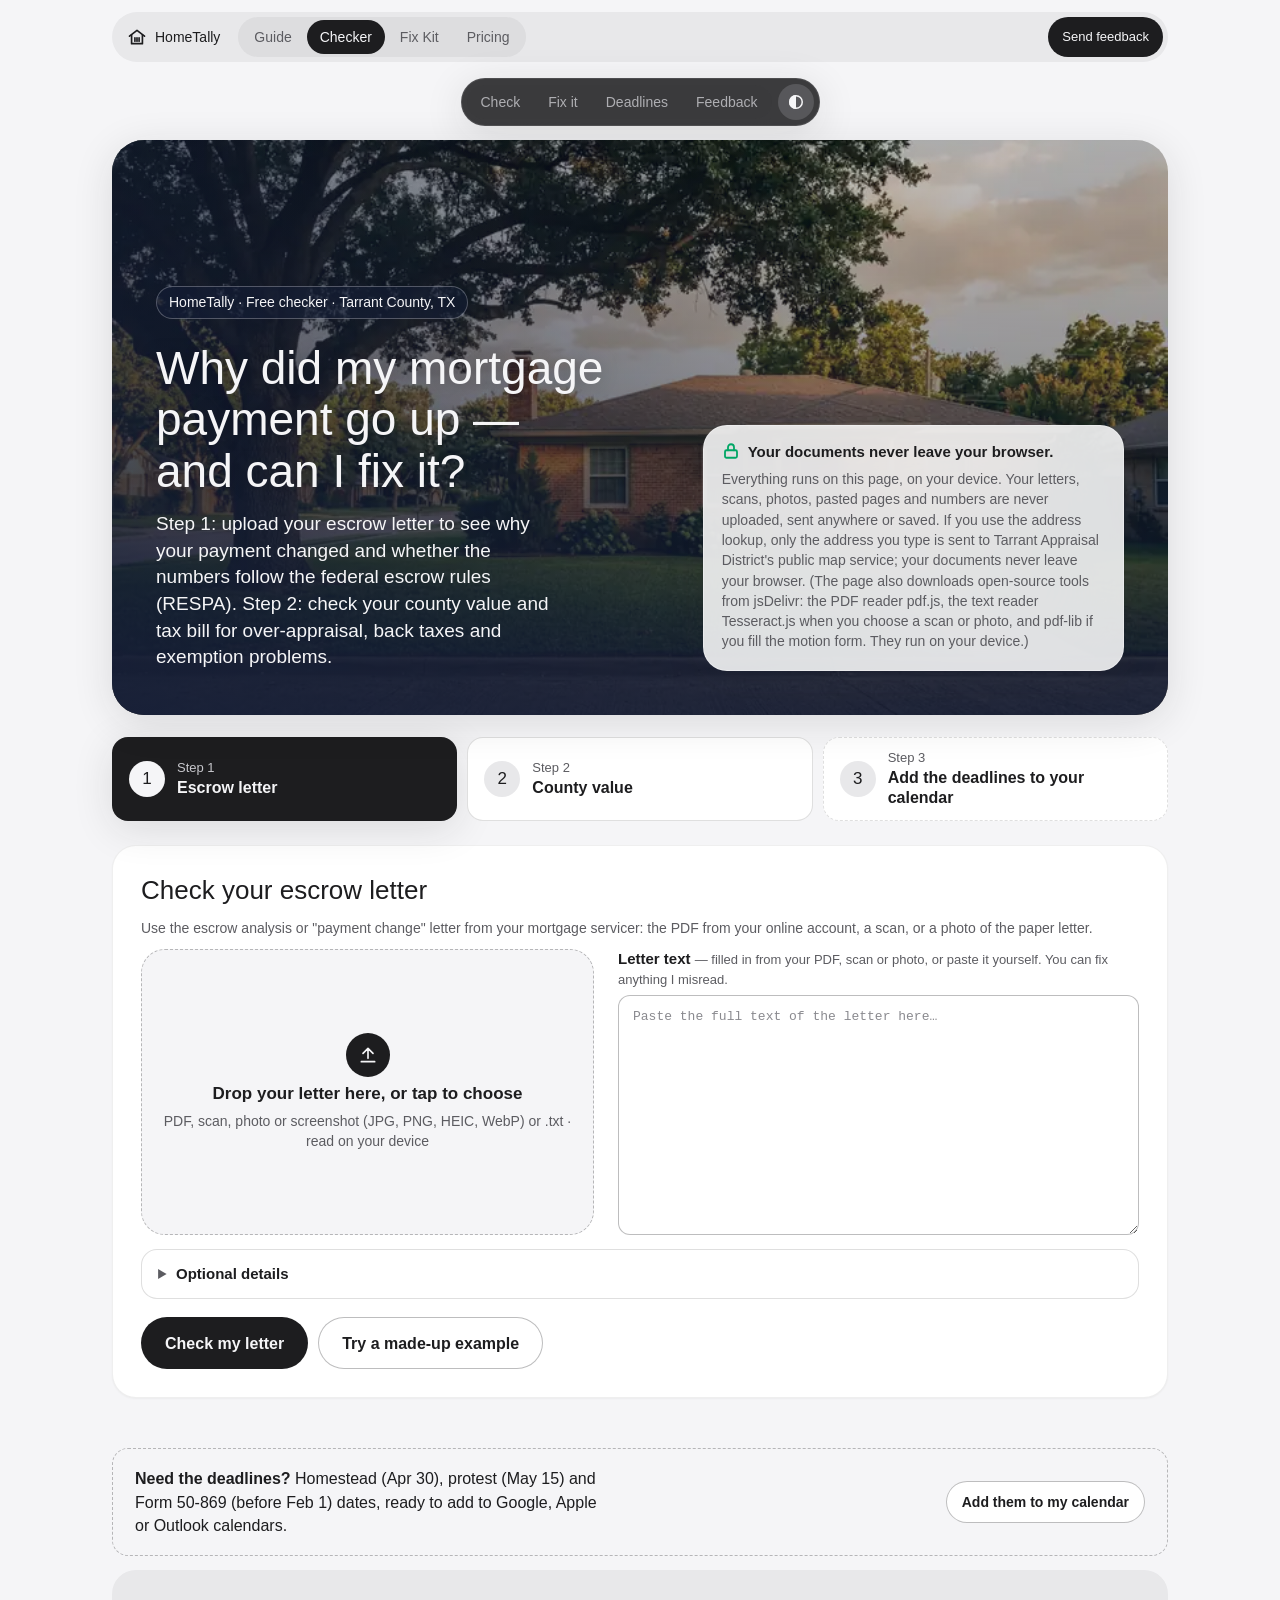
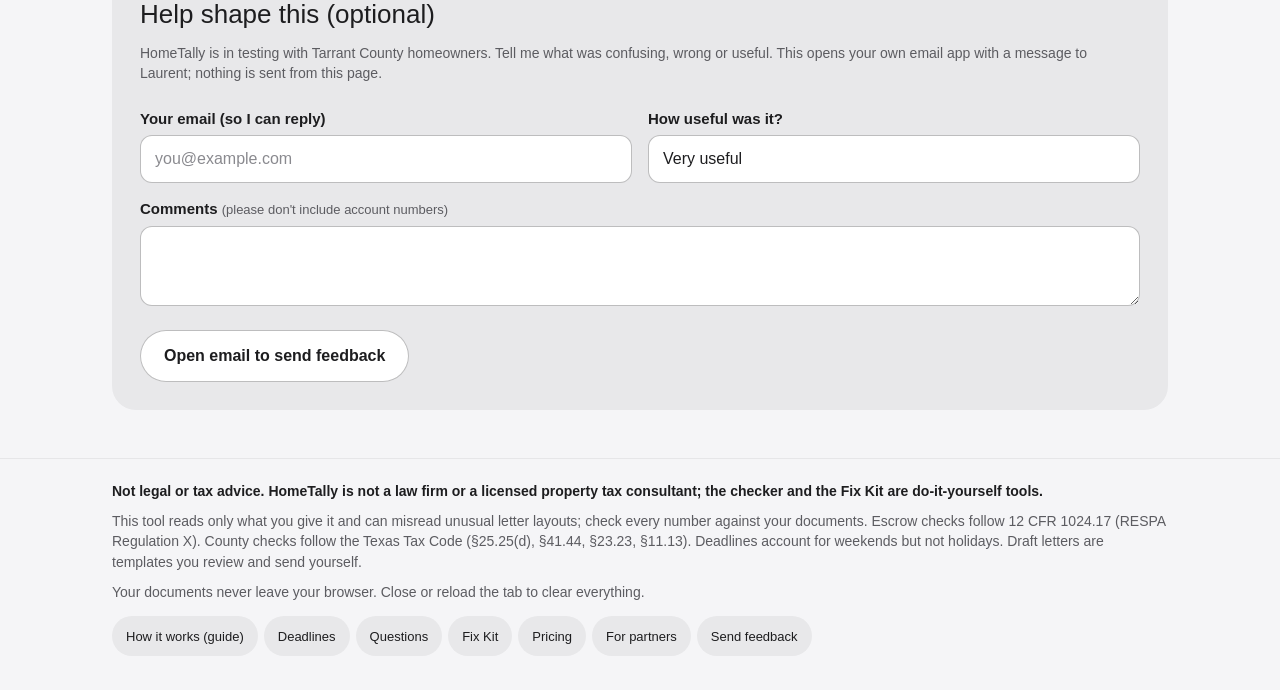
==== commit 82451613: "Checker: same container width, gutter and header alignment as the guide (shared --page-max/--gutter " ====
--- a/check/index.html
+++ b/check/index.html
@@ -50,7 +50,7 @@
   --mono:ui-monospace,SFMono-Regular,Menlo,Consolas,monospace;
   --r-s:12px;--r-m:16px;--r-l:24px;--r-xl:32px;--r-pill:100px;
   --tap:48px;--ease:cubic-bezier(.23,1,.32,1);
-  --page-max:960px;--gutter:clamp(14px,3vw,32px);
+  /* --page-max and --gutter come from ../ht-nav.css (the guide's values, shared with hark.css) */
 }
 *{box-sizing:border-box}
 html{-webkit-text-size-adjust:100%;scroll-behavior:smooth}
@@ -141,6 +141,17 @@
 .rv-l{font-weight:500;margin:0}
 .rv-single{margin-bottom:12px}
 @media (max-width:480px){.rv-grid{grid-template-columns:minmax(0,1fr) minmax(0,1fr)}.rv-grid .rv-l{grid-column:1 / -1;margin-top:6px}.rv-grid .rv-sec{grid-column:1 / -1;font-size:13px;color:var(--text-primary)}}
+.uprow{display:grid;grid-template-columns:minmax(0,1fr);gap:0}
+.upcol > .drop{min-height:0}
+@media (min-width:900px){
+  .uprow{grid-template-columns:minmax(0,1fr) minmax(0,1.15fr);gap:0 24px;align-items:stretch;margin-top:6px}
+  .upcol > .drop{height:100%;min-height:240px;align-content:center}
+  .upcol:has(.review:not([hidden])) > .drop,.upcol:has(.ocrprog:not([hidden])) > .drop{height:auto}
+  .txtcol{display:flex;flex-direction:column}
+  .txtcol > label{margin-top:0}
+  .txtcol > textarea{flex:1;min-height:240px}
+  #manualBox .grid{grid-template-columns:repeat(3,minmax(0,1fr))}
+}
 .drop .big{font:600 17px/1.3 var(--sans)}
 .row{display:flex;flex-wrap:wrap;gap:10px;align-items:center;margin-top:18px}
 .btn{appearance:none;display:inline-flex;align-items:center;justify-content:center;gap:8px;min-height:52px;padding:0 24px;border:0;border-radius:var(--r-pill);font:600 16px/1.2 var(--sans);text-align:center;cursor:pointer;background:var(--fill-primary);color:var(--text-primary-on);text-decoration:none;transition:box-shadow .16s ease,transform .16s ease}
@@ -255,6 +266,8 @@
   <div class="card">
     <h2 style="margin-top:0">Check your escrow letter</h2>
     <p class="note" style="margin-top:0">Use the escrow analysis or "payment change" letter from your mortgage servicer: the PDF from your online account, a scan, or a photo of the paper letter.</p>
+    <div class="uprow">
+    <div class="upcol">
     <div class="drop" id="drop" tabindex="0" role="button" aria-label="Choose a PDF, a scan, a photo or a text file">
       <input type="file" id="file" accept=".pdf,application/pdf,image/*,.jpg,.jpeg,.png,.webp,.heic,.heif,.txt,text/plain">
       <div class="big">Drop your letter here, or tap to choose</div>
@@ -270,10 +283,14 @@
         <button class="btn" id="runReviewed" type="button">These look right, check my letter</button>
         <span class="status" id="rvStatus" aria-live="polite"></span>
       </div>
-      <p class="note">The full text I read is in the box below. Leave a box empty if your letter doesn't show that number.</p>
+      <p class="note">The full text I read is in the Letter text box. Leave a box empty if your letter doesn't show that number.</p>
     </div>
+    </div>
+    <div class="txtcol">
     <label for="letterText">Letter text <span class="hint">— filled in from your PDF, scan or photo, or paste it yourself. You can fix anything I misread.</span></label>
     <textarea id="letterText" placeholder="Paste the full text of the letter here…" spellcheck="false"></textarea>
+    </div>
+    </div>
     <details>
       <summary>Optional details</summary>
       <div class="grid">
@@ -2273,17 +2290,17 @@
       } else text = await file.text();
       $("letterText").value = text;
       if (text.replace(/\s/g, "").length < 200) {
-        setStatus("fileStatus", "I could barely find any text in this file. Please paste or type the letter's numbers into the box below, or choose a photo or scan of the letter.", true);
+        setStatus("fileStatus", "I could barely find any text in this file. Please paste or type the letter's numbers into the Letter text box, or choose a photo or scan of the letter.", true);
         return;
       }
       setStatus("fileStatus", `Read ${file.name}. Checking…`);
       runEscrow();
-      setStatus("fileStatus", `Read ${file.name} on your device. The text is in the box below if you want to check it.`);
+      setStatus("fileStatus", `Read ${file.name} on your device. The text is in the Letter text box if you want to check it.`);
     } catch (e) {
       hideProgress();
       const msg = e && e.message ? e.message : "";
       if (/HEIC|couldn't be opened/.test(msg)) setStatus("fileStatus", msg, true);
-      else setStatus("fileStatus", "Couldn't read this file" + (msg ? ` (${msg})` : "") + ". Check your connection and try again, or paste or type the letter's numbers into the box below.", true);
+      else setStatus("fileStatus", "Couldn't read this file" + (msg ? ` (${msg})` : "") + ". Check your connection and try again, or paste or type the letter's numbers into the Letter text box.", true);
     }
   }
   const drop = $("drop"), fileIn = $("file");
--- a/ht-nav.css
+++ b/ht-nav.css
@@ -1,5 +1,6 @@
 /* HomeTally: the guide's header (site bar + glass section nav + theme toggle) for pages that don't load hark.css (the checker).
    Values copied from hark.css so the header looks the same on every page. */
+:root { --page-max: 1120px; --gutter: clamp(16px, 3vw, 32px); } /* same as hark.css (the guide) */
 :root[data-theme="light"] { color-scheme: light; }
 :root[data-theme="dark"] { color-scheme: dark; }
 .ht-chrome {
@@ -18,7 +19,7 @@
   --tap: 44px;
   --r-pill: 100px;
 }
-.ht-top { max-width: 1120px; margin: 0 auto; padding: 12px clamp(16px, 3vw, 32px) 0; }
+.ht-top { max-width: var(--page-max); margin: 0 auto; padding: 12px var(--gutter) 0; }
 .ht-navbar.nav { position: sticky; top: calc(env(safe-area-inset-top, 0px) + 12px); z-index: 40; width: fit-content; margin: 16px auto 0; }
 .ht-top .sitebar { position: static; margin: 0; padding: 0; max-width: none; }
 .ht-top .sitebar__in { background: var(--fill-tertiary); color: var(--text-primary); box-shadow: none; -webkit-backdrop-filter: none; backdrop-filter: none; }
